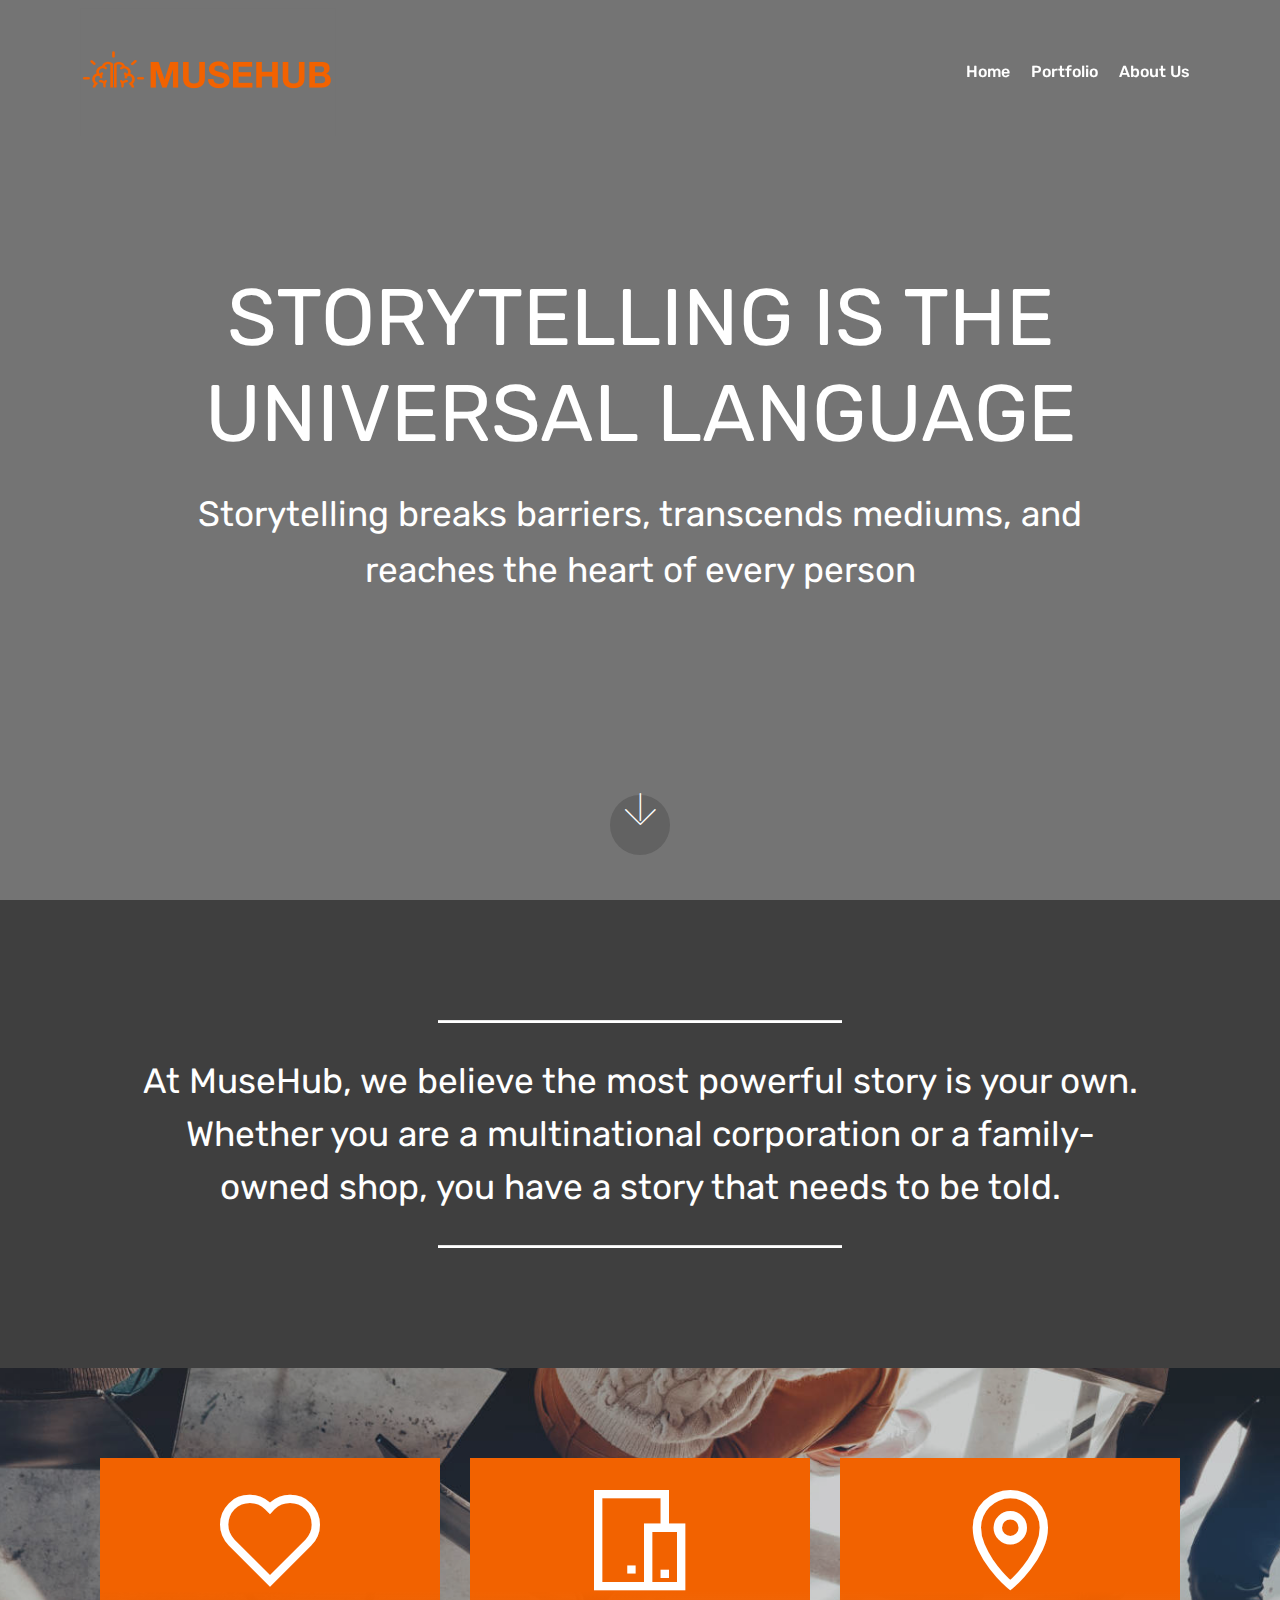
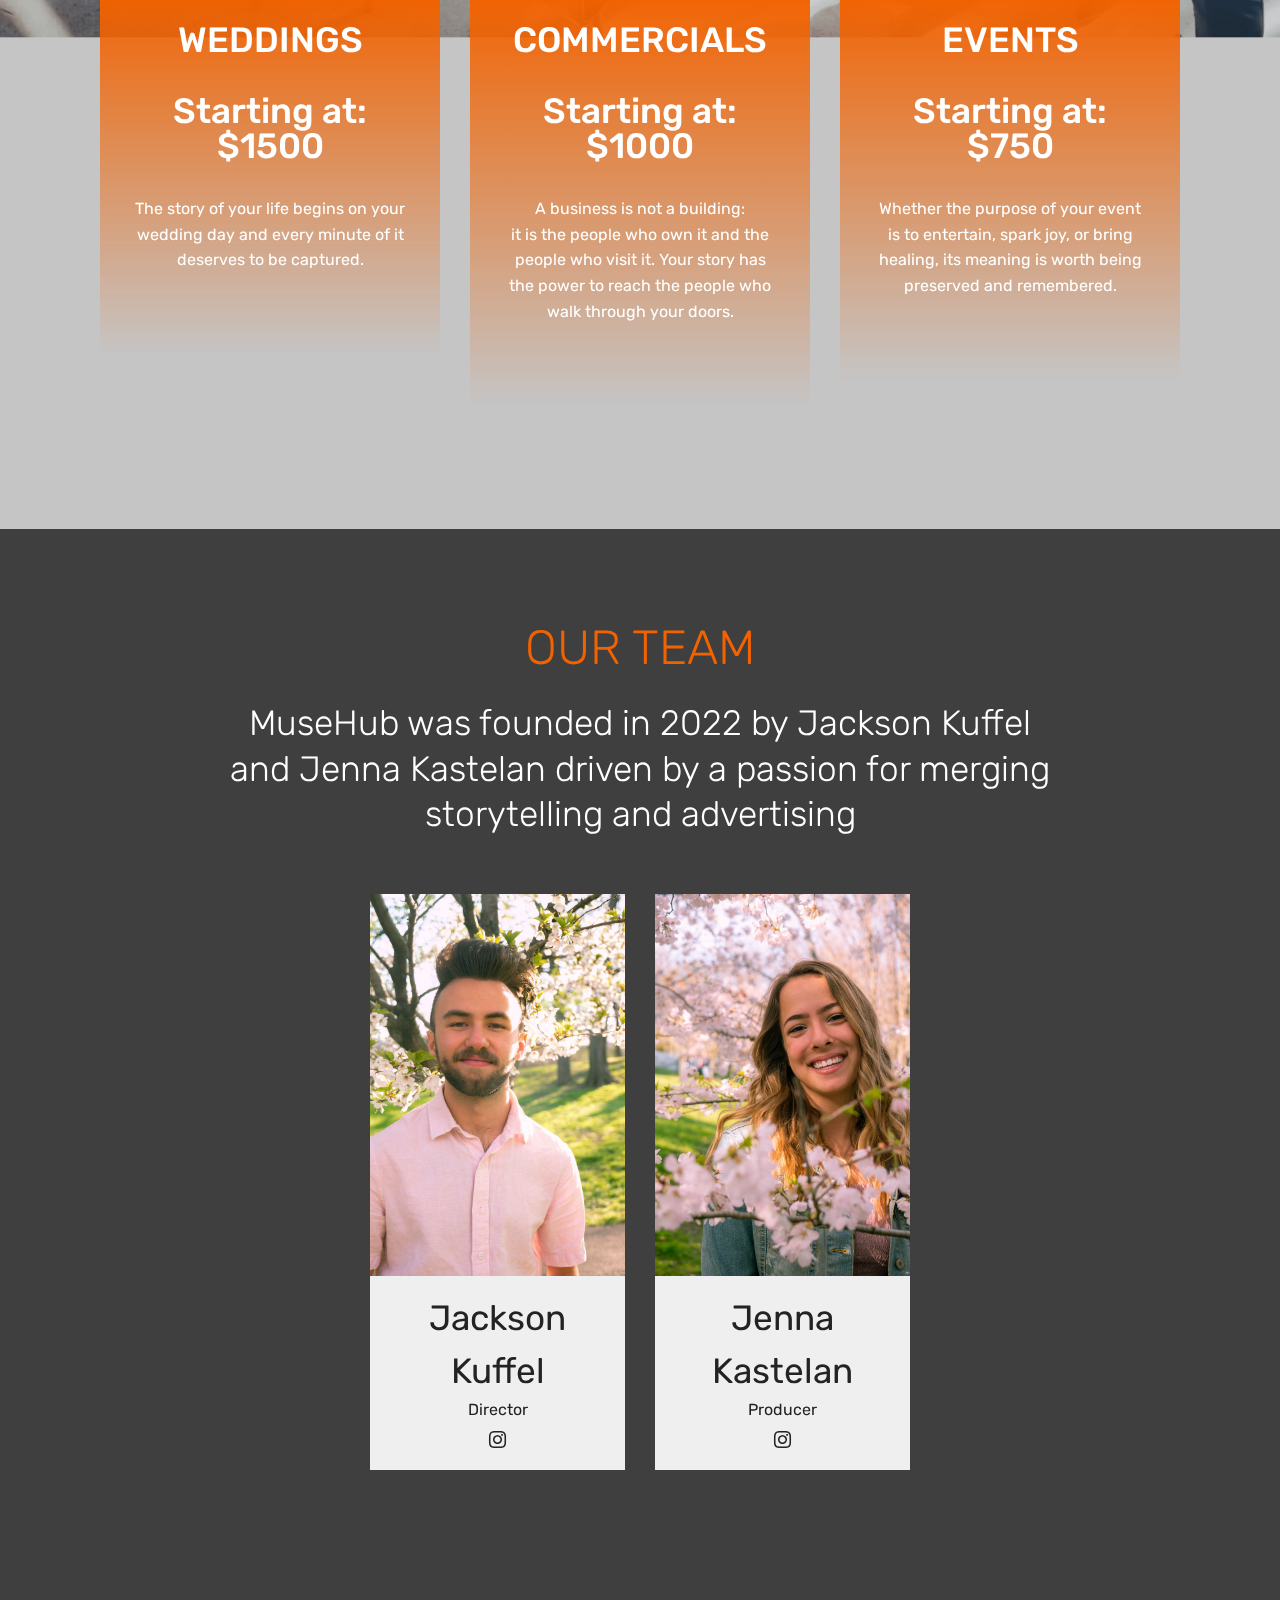
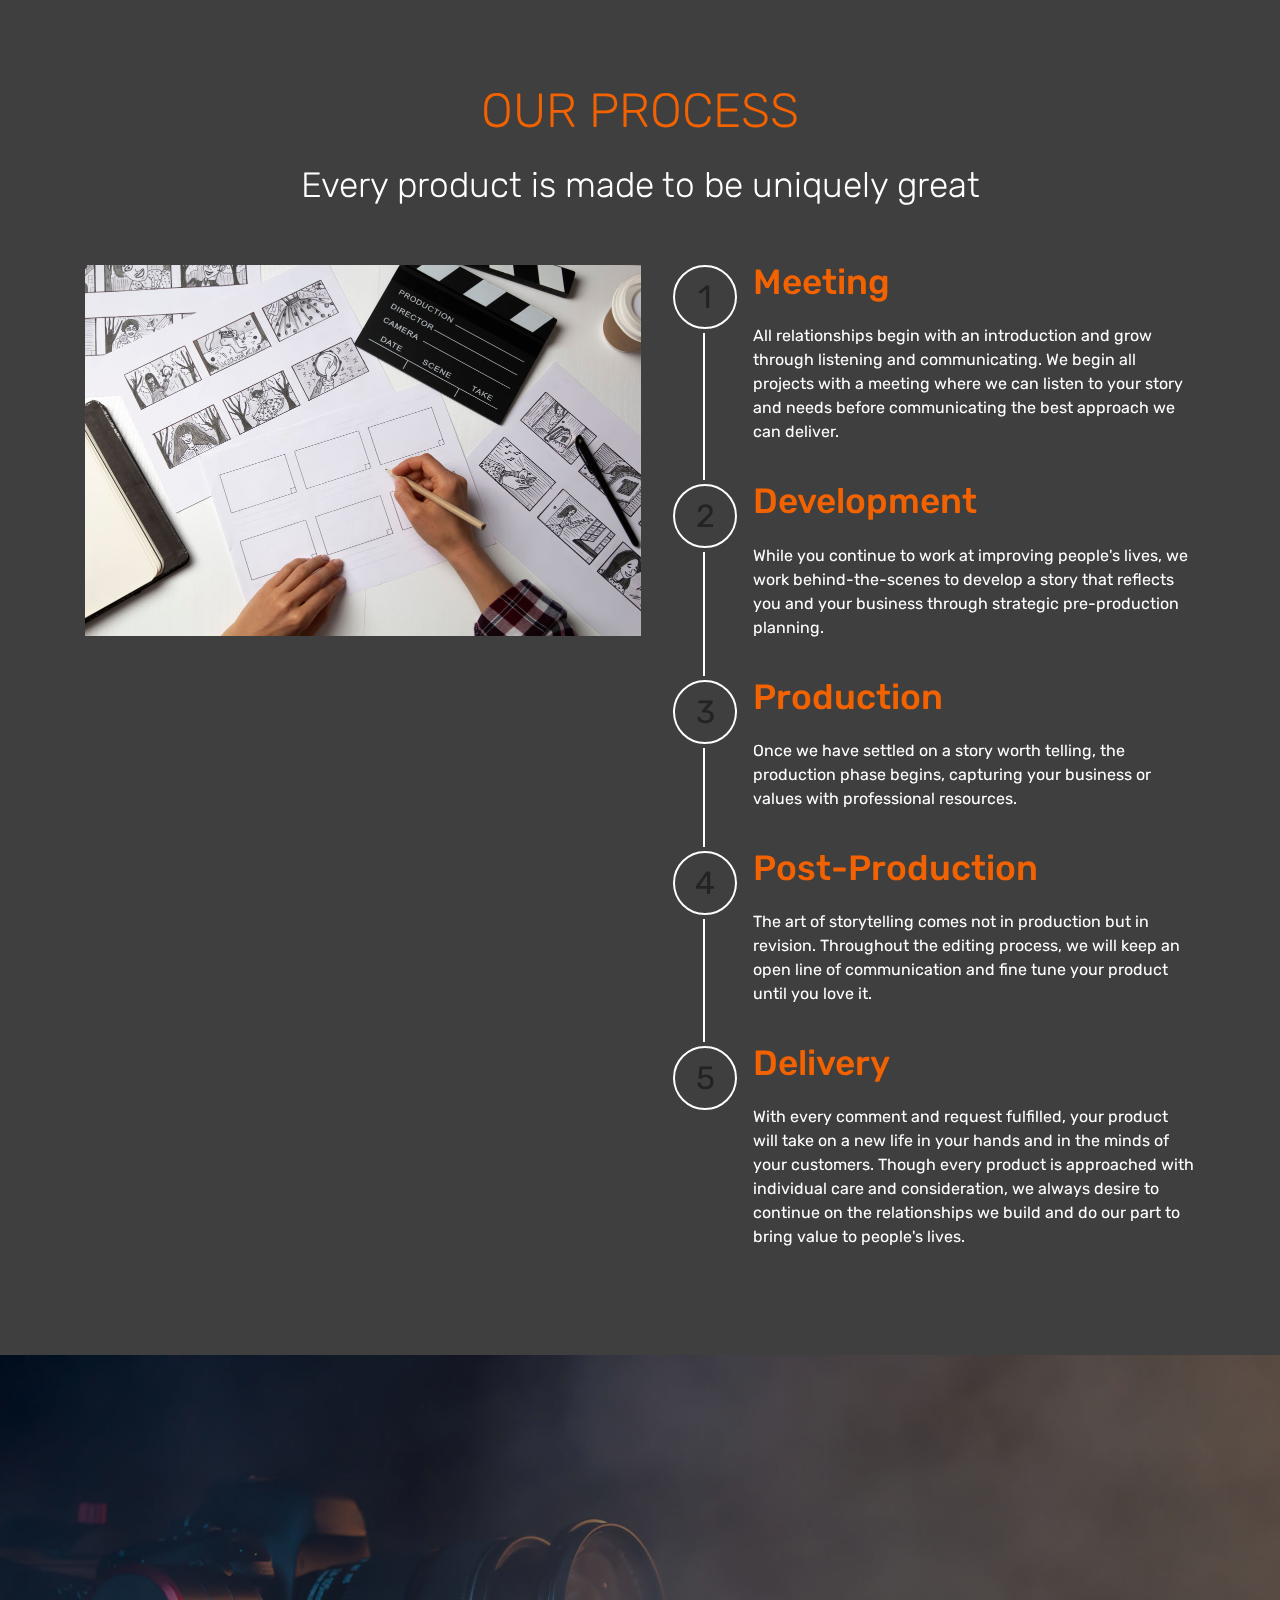
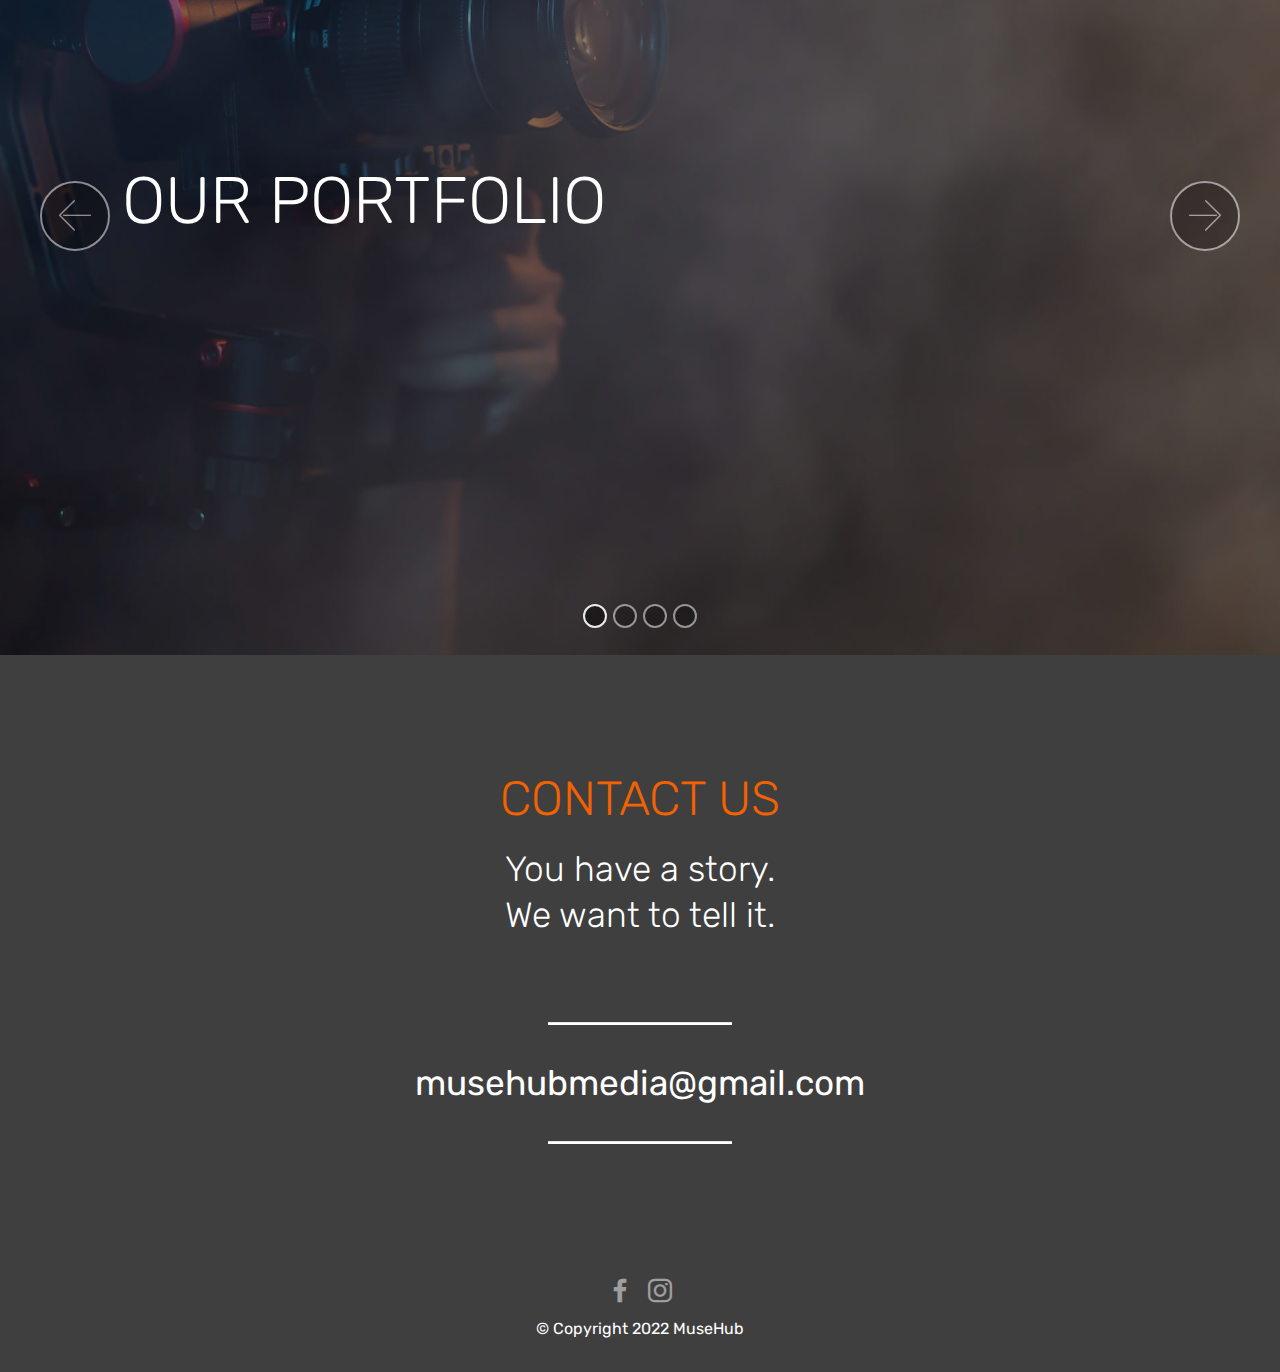
==== index.html @ 909a7e24 "Fixes" ====
<!DOCTYPE html>
<html  >
<head>
  <!-- Site made with Mobirise Website Builder v4.12.4, https://mobirise.com -->
  <meta charset="UTF-8">
  <meta http-equiv="X-UA-Compatible" content="IE=edge">
  <meta name="generator" content="Mobirise v4.12.4, mobirise.com">
  <meta name="viewport" content="width=device-width, initial-scale=1, minimum-scale=1">
  <link rel="shortcut icon" href="assets/images/logo-icon-bottomless-downscaled-128x128-1.png" type="image/x-icon">
  <meta name="description" content="Where business finds its narrative">
  
  
  <title>MuseHub | Home</title>
  <link rel="stylesheet" href="assets/web/assets/mobirise-icons2/mobirise2.css">
  <link rel="stylesheet" href="assets/web/assets/mobirise-icons/mobirise-icons.css">
  <link rel="stylesheet" href="assets/bootstrap/css/bootstrap.min.css">
  <link rel="stylesheet" href="assets/bootstrap/css/bootstrap-grid.min.css">
  <link rel="stylesheet" href="assets/bootstrap/css/bootstrap-reboot.min.css">
  <link rel="stylesheet" href="assets/dropdown/css/style.css">
  <link rel="stylesheet" href="assets/tether/tether.min.css">
  <link rel="stylesheet" href="assets/socicon/css/styles.css">
  <link rel="stylesheet" href="assets/theme/css/style.css">
  <link rel="preload" as="style" href="assets/mobirise/css/mbr-additional.css"><link rel="stylesheet" href="assets/mobirise/css/mbr-additional.css" type="text/css">
  
  
  
</head>
<body>
  <section class="menu cid-t1zTqiDRHz" once="menu" id="menu1-0">

    

    <nav class="navbar navbar-expand beta-menu navbar-dropdown align-items-center navbar-fixed-top navbar-toggleable-sm bg-color transparent">
        <button class="navbar-toggler navbar-toggler-right" type="button" data-toggle="collapse" data-target="#navbarSupportedContent" aria-controls="navbarSupportedContent" aria-expanded="false" aria-label="Toggle navigation">
            <div class="hamburger">
                <span></span>
                <span></span>
                <span></span>
                <span></span>
            </div>
        </button>
        <div class="menu-logo">
            <div class="navbar-brand">
                <span class="navbar-logo">
                    <a href="index.html">
                         <img src="assets/images/logo-full-256x128.png" alt="Mobirise" title="" style="height: 8rem;">
                    </a>
                </span>
                
            </div>
        </div>
        <div class="collapse navbar-collapse" id="navbarSupportedContent">
            <ul class="navbar-nav nav-dropdown nav-right" data-app-modern-menu="true"><li class="nav-item">
                    <a class="nav-link link text-white display-7" href="index.html">Home</a>
                </li><li class="nav-item"><a class="nav-link link text-white display-7" href="portfolio.html">Portfolio</a></li><li class="nav-item"><a class="nav-link link text-white display-7" href="about-us.html">About Us</a></li></ul>
            
        </div>
    </nav>
</section>

<section class="engine"><a href="https://mobirise.info/x">free css templates</a></section><section class="header6 cid-t1zTtjGq0H mbr-fullscreen" data-bg-video="https://youtu.be/c81NDiLjB_g" id="header6-1">

    

    <div class="mbr-overlay" style="opacity: 0.6; background-color: rgb(35, 35, 35);">
    </div>

    <div class="container">
        <div class="row justify-content-md-center">
            <div class="mbr-white col-md-10">
                <h1 class="mbr-section-title align-center mbr-bold pb-3 mbr-fonts-style display-1"><span style="font-weight: normal;">
                    STORYTELLING IS THE</span><br><span style="font-weight: normal;">UNIVERSAL LANGUAGE</span></h1>
                <p class="mbr-text align-center pb-3 mbr-fonts-style display-5">
                    Storytelling breaks barriers, transcends mediums, and reaches the heart of every person</p>
                
            </div>
        </div>
    </div>

    <div class="mbr-arrow hidden-sm-down" aria-hidden="true">
        <a href="#next">
            <i class="mbri-down mbr-iconfont"></i>
        </a>
    </div>
</section>

<section class="mbr-section article content10 cid-t1zTYZJv4s" id="content10-4">
    
     

    <div class="container">
        <div class="inner-container" style="width: 91%;">
            <hr class="line" style="width: 40%;">
            <div class="section-text align-center mbr-white mbr-fonts-style display-5">
                    At MuseHub, we believe the most powerful story is your own. Whether you are a multinational corporation or a family-owned shop, you have a story that needs to be told.</div>
            <hr class="line" style="width: 40%;">
        </div>
    </div>
</section>

<section class="features8 cid-t1zUequwVn mbr-parallax-background" id="features8-5">

    

    <div class="mbr-overlay" style="opacity: 0.2; background-color: rgb(35, 35, 35);">
    </div>

    <div class="container">
        <div class="media-container-row">

            <div class="card  col-12 col-md-6 col-lg-4">
                <div class="card-img">
                    <span class="mbr-iconfont mobi-mbri-hearth mobi-mbri"></span>
                </div>
                <div class="card-box align-center">
                    <h4 class="card-title mbr-fonts-style display-5">
                        WEDDINGS<br><br>Starting at:<br>$1500</h4>
                    <p class="mbr-text mbr-fonts-style display-7">
                       The story of your life begins on your wedding day and every minute of it deserves to be captured.<br><br><br>
                    </p>
                    
                </div>
            </div>

            <div class="card  col-12 col-md-6 col-lg-4">
                <div class="card-img">
                    <span class="mbr-iconfont mobi-mbri-devices mobi-mbri"></span>
                </div>
                <div class="card-box align-center">
                    <h4 class="card-title mbr-fonts-style display-5">
                        COMMERCIALS<br><br>Starting at:<br>$1000</h4>
                    <p class="mbr-text mbr-fonts-style display-7">A business is not a building:<br>it is the people who own it and the people who visit it. Your story has the power to reach the people who walk through your doors.<br><br><br></p>
                    
                </div>
            </div>

            <div class="card  col-12 col-md-6 col-lg-4">
                <div class="card-img">
                    <span class="mbr-iconfont mobi-mbri-map-pin mobi-mbri"></span>
                </div>
                <div class="card-box align-center">
                    <h4 class="card-title mbr-fonts-style display-5">EVENTS<br><br>Starting at:<br>$750</h4>
                    <p class="mbr-text mbr-fonts-style display-7">Whether the purpose of your event is to entertain, spark joy, or bring healing, its meaning is worth being preserved and remembered.<br><br><br></p>
                    
                </div>
            </div>

            
        </div>
    </div>
</section>

<section class="team1 cid-t1zWdp5rXC" id="team1-b">
    
    
    
    <div class="container align-center">
        <h2 class="pb-3 mbr-fonts-style mbr-section-title display-2">
            OUR TEAM
        </h2>
        <h3 class="pb-5 mbr-section-subtitle mbr-fonts-style mbr-light display-5">MuseHub was founded in 2022 by Jackson Kuffel<br>and Jenna Kastelan driven by a passion for merging<br>storytelling and advertising</h3>
        <div class="row media-row">
            
        <div class="team-item col-lg-3 col-md-6">
                <div class="item-image">
                    <img src="assets/images/p1060452-510x764.jpg" alt="" title="">
                </div>
                <div class="item-caption py-3">
                    <div class="item-name px-2">
                        <p class="mbr-fonts-style display-5">
                           Jackson Kuffel</p>
                    </div>
                    <div class="item-role px-2">
                        <p>Director</p>
                    </div>
                    <div class="item-social pt-2">
                        <a href="https://twitter.com/mobirise" target="_blank">
                            <span class="p-1 mbr-iconfont mbr-iconfont-social socicon-instagram socicon"></span>
                        </a>
                        <a href="https://www.facebook.com/pages/Mobirise/1616226671953247" target="_blank">
                            
                        </a>
                        <a href="https://plus.google.com/u/0/+Mobirise" target="_blank">
                            
                        </a>
                        <a href="https://www.linkedin.com/in/mobirise" target="_blank">
                            
                        </a>
                        <a href="https://www.instagram.com/mobirise/" target="_blank">
                            
                        </a>
                        <a href="https://www.youtube.com/channel/UCt_tncVAetpK5JeM8L-8jyw" target="_blank">    
                            
                        </a>
                    </div>
                </div>
            </div><div class="team-item col-lg-3 col-md-6">
                <div class="item-image">
                    <img src="assets/images/p1060323-510x764.jpg" alt="" title="">
                </div>
                <div class="item-caption py-3">
                    <div class="item-name px-2">
                        <p class="mbr-fonts-style display-5">
                           Jenna Kastelan</p>
                    </div>
                    <div class="item-role px-2">
                        <p>Producer</p>
                    </div>
                    <div class="item-social pt-2">
                        <a href="https://twitter.com/mobirise" target="_blank">
                            <span class="p-1 mbr-iconfont mbr-iconfont-social socicon-instagram socicon"></span>
                        </a>
                        <a href="https://www.facebook.com/pages/Mobirise/1616226671953247" target="_blank">
                            
                        </a>
                        <a href="https://plus.google.com/u/0/+Mobirise" target="_blank">
                            
                        </a>
                        <a href="https://www.linkedin.com/in/mobirise" target="_blank">
                            
                        </a>
                        <a href="https://www.instagram.com/mobirise/" target="_blank">
                            
                        </a>
                        <a href="https://www.youtube.com/channel/UCt_tncVAetpK5JeM8L-8jyw" target="_blank">    
                            
                        </a>
                    </div>
                </div>
            </div></div>    
    </div>
</section>

<section class="step3 cid-t1zVNALWW0" id="step3-9">

    

    
    
    <div class="container">
        <h2 class="mbr-section-title pb-3 mbr-fonts-style align-center display-2">
            OUR PROCESS</h2>
        <h3 class="mbr-section-subtitle pb-5 mbr-fonts-style align-center display-5">Every product is made to be uniquely great</h3>
        <div class="media-container-row">
            <div class="media-block" style="width: 53%;">
                <div class="mbr-figure">
                    <img src="assets/images/adobestock-474441033-1112x741.jpg" alt="" title="">
                </div>
            </div>
            <div class="step-container">
                <div class="card separline pb-4">
                    <div class="step-element d-flex">
                        <div class="step-wrapper pr-3">
                            <div class="step d-flex align-items-center justify-content-center">
                                1
                            </div>
                        </div>          
                        <div class="step-text-content">
                            <h4 class="mbr-step-title pb-3 mbr-fonts-style display-5">Meeting</h4>
                            <p class="mbr-step-text mbr-fonts-style display-7">
                                All relationships begin with an introduction and grow through listening and communicating. We begin all projects with a meeting where we can listen to your story and needs before communicating the best approach we can deliver.
                            </p>
                        </div>
                    </div>
                </div>

                <div class="card separline pb-4">
                    <div class="step-element d-flex">
                        <div class="step-wrapper pr-3">
                            <div class="step d-flex align-items-center justify-content-center">
                                2
                            </div>
                        </div>          
                        <div class="step-text-content">
                            <h4 class="mbr-step-title pb-3 mbr-fonts-style display-5">Development</h4>
                            <p class="mbr-step-text mbr-fonts-style display-7">
                                While you continue to work at improving people's lives, we work behind-the-scenes to develop a story that reflects you and your business through strategic pre-production planning.</p>
                        </div>
                    </div>
                </div>

                <div class="card separline pb-4">
                    <div class="step-element d-flex">
                        <div class="step-wrapper pr-3">
                            <div class="step d-flex align-items-center justify-content-center">
                                3
                            </div>
                        </div>          
                        <div class="step-text-content">
                            <h4 class="mbr-step-title pb-3 mbr-fonts-style display-5">Production</h4>
                            <p class="mbr-step-text mbr-fonts-style display-7">
                                Once we have settled on a story worth telling, the production phase begins, capturing your business or values with professional resources.</p>
                        </div>
                    </div>
                </div>

                <div class="card separline pb-4">
                    <div class="step-element d-flex">
                        <div class="step-wrapper pr-3">
                            <div class="step d-flex align-items-center justify-content-center">
                                4
                            </div>
                        </div>          
                        <div class="step-text-content">
                            <h4 class="mbr-step-title pb-3 mbr-fonts-style display-5">
                                Post-Production</h4>
                            <p class="mbr-step-text mbr-fonts-style display-7">
                                The art of storytelling comes not in production but in revision. Throughout the editing process, we will keep an open line of communication and fine tune your product until you love it.</p>
                        </div>
                    </div>
                </div>

                <div class="card">
                    <div class="step-element d-flex">
                        <div class="step-wrapper pr-3">
                            <div class="step d-flex align-items-center justify-content-center">
                                5
                            </div>
                        </div>          
                        <div class="step-text-content">
                            <h4 class="mbr-step-title pb-3 mbr-fonts-style display-5">
                                Delivery</h4>
                            <p class="mbr-step-text mbr-fonts-style display-7">
                                With every comment and request fulfilled, your product will take on a new life in your hands and in the minds of your customers. Though every product is approached with individual care and consideration, we always desire to continue on the relationships we build and do our part to bring value to people's lives.</p>
                        </div>
                    </div>
                </div>

                

                

                

                
            </div>
        </div>
    </div>
</section>

<section class="carousel slide cid-t1zVmmEjf8" data-interval="false" id="slider1-7">

    

    <div class="full-screen"><div class="mbr-slider slide carousel" data-keyboard="false" data-ride="carousel" data-interval="8000" data-pause="true"><ol class="carousel-indicators"><li data-app-prevent-settings="" data-target="#slider1-7" class=" active" data-slide-to="0"></li><li data-app-prevent-settings="" data-target="#slider1-7" data-slide-to="1"></li><li data-app-prevent-settings="" data-target="#slider1-7" data-slide-to="2"></li><li data-app-prevent-settings="" data-target="#slider1-7" data-slide-to="3"></li></ol><div class="carousel-inner" role="listbox"><div class="carousel-item slider-fullscreen-image active" data-bg-video-slide="false" style="background-image: url(assets/images/adobestock-210185438-2000x1333.jpg);"><div class="container container-slide"><div class="image_wrapper"><div class="mbr-overlay"></div><img src="assets/images/adobestock-210185438-2000x1333.jpg" alt="" title=""><div class="carousel-caption justify-content-center"><div class="col-10 align-center"><h2 class="mbr-fonts-style display-4">OUR PORTFOLIO</h2></div></div></div></div></div><div class="carousel-item slider-fullscreen-image" data-bg-video-slide="https://youtu.be/73wavGQWf3Y"><div class="mbr-overlay"></div><div class="container container-slide"><div class="image_wrapper"><div class="carousel-caption justify-content-center"><div class="col-10 align-center"><h2 class="mbr-fonts-style display-4">WEDDINGS</h2></div></div></div></div></div><div class="carousel-item slider-fullscreen-image" data-bg-video-slide="https://youtu.be/NuOKj0hOgjQ"><div class="mbr-overlay"></div><div class="container container-slide"><div class="image_wrapper"><div class="carousel-caption justify-content-center"><div class="col-10 align-center"><h2 class="mbr-fonts-style display-4">COMMERCIALS</h2></div></div></div></div></div><div class="carousel-item slider-fullscreen-image" data-bg-video-slide="https://www.youtube.com/watch?v=6FeDDLYzwps"><div class="mbr-overlay"></div><div class="container container-slide"><div class="image_wrapper"><div class="carousel-caption justify-content-center"><div class="col-10 align-right"><h2 class="mbr-fonts-style display-4">EVENTS</h2></div></div></div></div></div></div><a data-app-prevent-settings="" class="carousel-control carousel-control-prev" role="button" data-slide="prev" href="#slider1-7"><span aria-hidden="true" class="mbri-left mbr-iconfont"></span><span class="sr-only">Previous</span></a><a data-app-prevent-settings="" class="carousel-control carousel-control-next" role="button" data-slide="next" href="#slider1-7"><span aria-hidden="true" class="mbri-right mbr-iconfont"></span><span class="sr-only">Next</span></a></div></div>

</section>

<section class="mbr-section content4 cid-tb7qk3mLIf" id="content4-15">

    

    <div class="container">
        <div class="media-container-row">
            <div class="title col-12 col-md-8">
                <h2 class="align-center pb-3 mbr-fonts-style display-2">
                    CONTACT US</h2>
                <h3 class="mbr-section-subtitle align-center mbr-light mbr-fonts-style display-5">
                    You have a story.<br>We want to tell it.</h3>
                
            </div>
        </div>
    </div>
</section>

<section class="mbr-section article content10 cid-tb7q2jH18Z" id="content10-14">
    
     

    <div class="container">
        <div class="inner-container" style="width: 66%;">
            <hr class="line" style="width: 25%;">
            <div class="section-text align-center mbr-white mbr-fonts-style display-5">
                    musehubmedia@gmail.com</div>
            <hr class="line" style="width: 25%;">
        </div>
    </div>
</section>

<section once="footers" class="cid-t2bMqjJQaC" id="footer7-13">

    

    

    <div class="container">
        <div class="media-container-row align-center mbr-white">
            
            <div class="row social-row">
                <div class="social-list align-right pb-2">
                    
                    
                    
                    
                    
                    
                <div class="soc-item">
                        <a href="http://facebook.com/musehubmedia" target="_blank">
                            <span class="mbr-iconfont mbr-iconfont-social socicon-facebook socicon"></span>
                        </a>
                    </div><div class="soc-item">
                        <a href="http://instagram.com/musehubmedia" target="_blank">
                            <span class="mbr-iconfont mbr-iconfont-social socicon-instagram socicon"></span>
                        </a>
                    </div></div>
            </div>
            <div class="row row-copirayt">
                <p class="mbr-text mb-0 mbr-fonts-style mbr-white align-center display-7">
                    © Copyright 2022 MuseHub</p>
            </div>
        </div>
    </div>
</section>


  <script src="assets/web/assets/jquery/jquery.min.js"></script>
  <script src="assets/popper/popper.min.js"></script>
  <script src="assets/bootstrap/js/bootstrap.min.js"></script>
  <script src="assets/smoothscroll/smooth-scroll.js"></script>
  <script src="assets/dropdown/js/nav-dropdown.js"></script>
  <script src="assets/dropdown/js/navbar-dropdown.js"></script>
  <script src="assets/touchswipe/jquery.touch-swipe.min.js"></script>
  <script src="assets/tether/tether.min.js"></script>
  <script src="assets/vimeoplayer/jquery.mb.vimeo_player.js"></script>
  <script src="assets/parallax/jarallax.min.js"></script>
  <script src="assets/bootstrapcarouselswipe/bootstrap-carousel-swipe.js"></script>
  <script src="assets/ytplayer/jquery.mb.ytplayer.min.js"></script>
  <script src="assets/theme/js/script.js"></script>
  <script src="assets/slidervideo/script.js"></script>
  
  
</body>
</html>
---- assets/web/assets/mobirise-icons2/mobirise2.css ----
@font-face {
  font-family: 'Moririse2';
  font-display: swap;
  src:  url('mobirise2.eot?f2bix4');
  src:  url('mobirise2.eot?f2bix4#iefix') format('embedded-opentype'),
    url('mobirise2.ttf?f2bix4') format('truetype'),
    url('mobirise2.woff?f2bix4') format('woff'),
    url('mobirise2.svg?f2bix4#mobirise2') format('svg');
  font-weight: normal;
  font-style: normal;
}

[class^="mobi-"], [class*=" mobi-"] {
  /* use !important to prevent issues with browser extensions that change fonts */
  font-family: 'Moririse2' !important;
  speak: none;
  font-style: normal;
  font-weight: normal;
  font-variant: normal;
  text-transform: none;
  line-height: 1;

  /* Better Font Rendering =========== */
  -webkit-font-smoothing: antialiased;
  -moz-osx-font-smoothing: grayscale;
}

.mobi-mbri-add-submenu:before {
  content: "\e900";
}
.mobi-mbri-alert:before {
  content: "\e901";
}
.mobi-mbri-align-center:before {
  content: "\e902";
}
.mobi-mbri-align-justify:before {
  content: "\e903";
}
.mobi-mbri-align-left:before {
  content: "\e904";
}
.mobi-mbri-align-right:before {
  content: "\e905";
}
.mobi-mbri-android:before {
  content: "\e906";
}
.mobi-mbri-apple:before {
  content: "\e907";
}
.mobi-mbri-arrow-down:before {
  content: "\e908";
}
.mobi-mbri-arrow-next:before {
  content: "\e909";
}
.mobi-mbri-arrow-prev:before {
  content: "\e90a";
}
.mobi-mbri-arrow-up:before {
  content: "\e90b";
}
.mobi-mbri-bold:before {
  content: "\e90c";
}
.mobi-mbri-bookmark:before {
  content: "\e90d";
}
.mobi-mbri-bootstrap:before {
  content: "\e90e";
}
.mobi-mbri-briefcase:before {
  content: "\e90f";
}
.mobi-mbri-browse:before {
  content: "\e910";
}
.mobi-mbri-bulleted-list:before {
  content: "\e911";
}
.mobi-mbri-calendar:before {
  content: "\e912";
}
.mobi-mbri-camera:before {
  content: "\e913";
}
.mobi-mbri-cart-add:before {
  content: "\e914";
}
.mobi-mbri-cart-full:before {
  content: "\e915";
}
.mobi-mbri-cash:before {
  content: "\e916";
}
.mobi-mbri-change-style:before {
  content: "\e917";
}
.mobi-mbri-chat:before {
  content: "\e918";
}
.mobi-mbri-clock:before {
  content: "\e919";
}
.mobi-mbri-close:before {
  content: "\e91a";
}
.mobi-mbri-cloud:before {
  content: "\e91b";
}
.mobi-mbri-code:before {
  content: "\e91c";
}
.mobi-mbri-contact-form:before {
  content: "\e91d";
}
.mobi-mbri-credit-card:before {
  content: "\e91e";
}
.mobi-mbri-cursor-click:before {
  content: "\e91f";
}
.mobi-mbri-cust-feedback:before {
  content: "\e920";
}
.mobi-mbri-database:before {
  content: "\e921";
}
.mobi-mbri-delivery:before {
  content: "\e922";
}
.mobi-mbri-desktop:before {
  content: "\e923";
}
.mobi-mbri-devices:before {
  content: "\e924";
}
.mobi-mbri-down:before {
  content: "\e925";
}
.mobi-mbri-download-2:before {
  content: "\e926";
}
.mobi-mbri-download:before {
  content: "\e927";
}
.mobi-mbri-drag-n-drop-2:before {
  content: "\e928";
}
.mobi-mbri-drag-n-drop:before {
  content: "\e929";
}
.mobi-mbri-edit-2:before {
  content: "\e92a";
}
.mobi-mbri-edit:before {
  content: "\e92b";
}
.mobi-mbri-error:before {
  content: "\e92c";
}
.mobi-mbri-extension:before {
  content: "\e92d";
}
.mobi-mbri-features:before {
  content: "\e92e";
}
.mobi-mbri-file:before {
  content: "\e92f";
}
.mobi-mbri-flag:before {
  content: "\e930";
}
.mobi-mbri-folder:before {
  content: "\e931";
}
.mobi-mbri-gift:before {
  content: "\e932";
}
.mobi-mbri-github:before {
  content: "\e933";
}
.mobi-mbri-globe-2:before {
  content: "\e934";
}
.mobi-mbri-globe:before {
  content: "\e935";
}
.mobi-mbri-growing-chart:before {
  content: "\e936";
}
.mobi-mbri-hearth:before {
  content: "\e937";
}
.mobi-mbri-help:before {
  content: "\e938";
}
.mobi-mbri-home:before {
  content: "\e939";
}
.mobi-mbri-hot-cup:before {
  content: "\e93a";
}
.mobi-mbri-idea:before {
  content: "\e93b";
}
.mobi-mbri-image-gallery:before {
  content: "\e93c";
}
.mobi-mbri-image-slider:before {
  content: "\e93d";
}
.mobi-mbri-info:before {
  content: "\e93e";
}
.mobi-mbri-italic:before {
  content: "\e93f";
}
.mobi-mbri-key:before {
  content: "\e940";
}
.mobi-mbri-laptop:before {
  content: "\e941";
}
.mobi-mbri-layers:before {
  content: "\e942";
}
.mobi-mbri-left-right:before {
  content: "\e943";
}
.mobi-mbri-left:before {
  content: "\e944";
}
.mobi-mbri-letter:before {
  content: "\e945";
}
.mobi-mbri-like:before {
  content: "\e946";
}
.mobi-mbri-link:before {
  content: "\e947";
}
.mobi-mbri-lock:before {
  content: "\e948";
}
.mobi-mbri-login:before {
  content: "\e949";
}
.mobi-mbri-logout:before {
  content: "\e94a";
}
.mobi-mbri-magic-stick:before {
  content: "\e94b";
}
.mobi-mbri-map-pin:before {
  content: "\e94c";
}
.mobi-mbri-menu:before {
  content: "\e94d";
}
.mobi-mbri-mobile-2:before {
  content: "\e94e";
}
.mobi-mbri-mobile-horizontal:before {
  content: "\e94f";
}
.mobi-mbri-mobile:before {
  content: "\e950";
}
.mobi-mbri-mobirise:before {
  content: "\e951";
}
.mobi-mbri-more-horizontal:before {
  content: "\e952";
}
.mobi-mbri-more-vertical:before {
  content: "\e953";
}
.mobi-mbri-music:before {
  content: "\e954";
}
.mobi-mbri-new-file:before {
  content: "\e955";
}
.mobi-mbri-numbered-list:before {
  content: "\e956";
}
.mobi-mbri-opened-folder:before {
  content: "\e957";
}
.mobi-mbri-pages:before {
  content: "\e958";
}
.mobi-mbri-paper-plane:before {
  content: "\e959";
}
.mobi-mbri-paperclip:before {
  content: "\e95a";
}
.mobi-mbri-phone:before {
  content: "\e95b";
}
.mobi-mbri-photo:before {
  content: "\e95c";
}
.mobi-mbri-photos:before {
  content: "\e95d";
}
.mobi-mbri-pin:before {
  content: "\e95e";
}
.mobi-mbri-play:before {
  content: "\e95f";
}
.mobi-mbri-plus:before {
  content: "\e960";
}
.mobi-mbri-preview:before {
  content: "\e961";
}
.mobi-mbri-print:before {
  content: "\e962";
}
.mobi-mbri-protect:before {
  content: "\e963";
}
.mobi-mbri-question:before {
  content: "\e964";
}
.mobi-mbri-quote-left:before {
  content: "\e965";
}
.mobi-mbri-quote-right:before {
  content: "\e966";
}
.mobi-mbri-redo:before {
  content: "\e967";
}
.mobi-mbri-refresh:before {
  content: "\e968";
}
.mobi-mbri-responsive-2:before {
  content: "\e969";
}
.mobi-mbri-responsive:before {
  content: "\e96a";
}
.mobi-mbri-right:before {
  content: "\e96b";
}
.mobi-mbri-rocket:before {
  content: "\e96c";
}
.mobi-mbri-sad-face:before {
  content: "\e96d";
}
.mobi-mbri-sale:before {
  content: "\e96e";
}
.mobi-mbri-save:before {
  content: "\e96f";
}
.mobi-mbri-search:before {
  content: "\e970";
}
.mobi-mbri-setting-2:before {
  content: "\e971";
}
.mobi-mbri-setting-3:before {
  content: "\e972";
}
.mobi-mbri-setting:before {
  content: "\e973";
}
.mobi-mbri-share:before {
  content: "\e974";
}
.mobi-mbri-shopping-bag:before {
  content: "\e975";
}
.mobi-mbri-shopping-basket:before {
  content: "\e976";
}
.mobi-mbri-shopping-cart:before {
  content: "\e977";
}
.mobi-mbri-sites:before {
  content: "\e978";
}
.mobi-mbri-smile-face:before {
  content: "\e979";
}
.mobi-mbri-speed:before {
  content: "\e97a";
}
.mobi-mbri-star:before {
  content: "\e97b";
}
.mobi-mbri-success:before {
  content: "\e97c";
}
.mobi-mbri-sun:before {
  content: "\e97d";
}
.mobi-mbri-sun2:before {
  content: "\e97e";
}
.mobi-mbri-tablet-vertical:before {
  content: "\e97f";
}
.mobi-mbri-tablet:before {
  content: "\e980";
}
.mobi-mbri-target:before {
  content: "\e981";
}
.mobi-mbri-timer:before {
  content: "\e982";
}
.mobi-mbri-to-ftp:before {
  content: "\e983";
}
.mobi-mbri-to-local-drive:before {
  content: "\e984";
}
.mobi-mbri-touch-swipe:before {
  content: "\e985";
}
.mobi-mbri-touch:before {
  content: "\e986";
}
.mobi-mbri-trash:before {
  content: "\e987";
}
.mobi-mbri-underline:before {
  content: "\e988";
}
.mobi-mbri-undo:before {
  content: "\e989";
}
.mobi-mbri-unlink:before {
  content: "\e98a";
}
.mobi-mbri-unlock:before {
  content: "\e98b";
}
.mobi-mbri-up-down:before {
  content: "\e98c";
}
.mobi-mbri-up:before {
  content: "\e98d";
}
.mobi-mbri-update:before {
  content: "\e98e";
}
.mobi-mbri-upload-2:before {
  content: "\e98f";
}
.mobi-mbri-upload:before {
  content: "\e990";
}
.mobi-mbri-user-2:before {
  content: "\e991";
}
.mobi-mbri-user:before {
  content: "\e992";
}
.mobi-mbri-users:before {
  content: "\e993";
}
.mobi-mbri-video-play:before {
  content: "\e994";
}
.mobi-mbri-video:before {
  content: "\e995";
}
.mobi-mbri-watch:before {
  content: "\e996";
}
.mobi-mbri-website-theme-2:before {
  content: "\e997";
}
.mobi-mbri-website-theme:before {
  content: "\e998";
}
.mobi-mbri-wifi:before {
  content: "\e999";
}
.mobi-mbri-windows:before {
  content: "\e99a";
}
.mobi-mbri-zoom-in:before {
  content: "\e99b";
}
.mobi-mbri-zoom-out:before {
  content: "\e99c";
}
---- assets/web/assets/mobirise-icons/mobirise-icons.css ----
@font-face {
  font-family: 'MobiriseIcons';
  src:  url('mobirise-icons.eot?spat4u');
  src:  url('mobirise-icons.eot?spat4u#iefix') format('embedded-opentype'),
    url('mobirise-icons.ttf?spat4u') format('truetype'),
    url('mobirise-icons.woff?spat4u') format('woff'),
    url('mobirise-icons.svg?spat4u#MobiriseIcons') format('svg');
  font-weight: normal;
  font-style: normal;
  font-display: swap;
}

[class^="mbri-"], [class*=" mbri-"] {
  /* use !important to prevent issues with browser extensions that change fonts */
  font-family: MobiriseIcons !important;
  speak: none;
  font-style: normal;
  font-weight: normal;
  font-variant: normal;
  text-transform: none;
  line-height: 1;

  /* Better Font Rendering =========== */
  -webkit-font-smoothing: antialiased;
  -moz-osx-font-smoothing: grayscale;
}

.mbri-add-submenu:before {
  content: "\e900";
}
.mbri-alert:before {
  content: "\e901";
}
.mbri-align-center:before {
  content: "\e902";
}
.mbri-align-justify:before {
  content: "\e903";
}
.mbri-align-left:before {
  content: "\e904";
}
.mbri-align-right:before {
  content: "\e905";
}
.mbri-android:before {
  content: "\e906";
}
.mbri-apple:before {
  content: "\e907";
}
.mbri-arrow-down:before {
  content: "\e908";
}
.mbri-arrow-next:before {
  content: "\e909";
}
.mbri-arrow-prev:before {
  content: "\e90a";
}
.mbri-arrow-up:before {
  content: "\e90b";
}
.mbri-bold:before {
  content: "\e90c";
}
.mbri-bookmark:before {
  content: "\e90d";
}
.mbri-bootstrap:before {
  content: "\e90e";
}
.mbri-briefcase:before {
  content: "\e90f";
}
.mbri-browse:before {
  content: "\e910";
}
.mbri-bulleted-list:before {
  content: "\e911";
}
.mbri-calendar:before {
  content: "\e912";
}
.mbri-camera:before {
  content: "\e913";
}
.mbri-cart-add:before {
  content: "\e914";
}
.mbri-cart-full:before {
  content: "\e915";
}
.mbri-cash:before {
  content: "\e916";
}
.mbri-change-style:before {
  content: "\e917";
}
.mbri-chat:before {
  content: "\e918";
}
.mbri-clock:before {
  content: "\e919";
}
.mbri-close:before {
  content: "\e91a";
}
.mbri-cloud:before {
  content: "\e91b";
}
.mbri-code:before {
  content: "\e91c";
}
.mbri-contact-form:before {
  content: "\e91d";
}
.mbri-credit-card:before {
  content: "\e91e";
}
.mbri-cursor-click:before {
  content: "\e91f";
}
.mbri-cust-feedback:before {
  content: "\e920";
}
.mbri-database:before {
  content: "\e921";
}
.mbri-delivery:before {
  content: "\e922";
}
.mbri-desktop:before {
  content: "\e923";
}
.mbri-devices:before {
  content: "\e924";
}
.mbri-down:before {
  content: "\e925";
}
.mbri-download:before {
  content: "\e989";
}
.mbri-drag-n-drop:before {
  content: "\e927";
}
.mbri-drag-n-drop2:before {
  content: "\e928";
}
.mbri-edit:before {
  content: "\e929";
}
.mbri-edit2:before {
  content: "\e92a";
}
.mbri-error:before {
  content: "\e92b";
}
.mbri-extension:before {
  content: "\e92c";
}
.mbri-features:before {
  content: "\e92d";
}
.mbri-file:before {
  content: "\e92e";
}
.mbri-flag:before {
  content: "\e92f";
}
.mbri-folder:before {
  content: "\e930";
}
.mbri-gift:before {
  content: "\e931";
}
.mbri-github:before {
  content: "\e932";
}
.mbri-globe:before {
  content: "\e933";
}
.mbri-globe-2:before {
  content: "\e934";
}
.mbri-growing-chart:before {
  content: "\e935";
}
.mbri-hearth:before {
  content: "\e936";
}
.mbri-help:before {
  content: "\e937";
}
.mbri-home:before {
  content: "\e938";
}
.mbri-hot-cup:before {
  content: "\e939";
}
.mbri-idea:before {
  content: "\e93a";
}
.mbri-image-gallery:before {
  content: "\e93b";
}
.mbri-image-slider:before {
  content: "\e93c";
}
.mbri-info:before {
  content: "\e93d";
}
.mbri-italic:before {
  content: "\e93e";
}
.mbri-key:before {
  content: "\e93f";
}
.mbri-laptop:before {
  content: "\e940";
}
.mbri-layers:before {
  content: "\e941";
}
.mbri-left-right:before {
  content: "\e942";
}
.mbri-left:before {
  content: "\e943";
}
.mbri-letter:before {
  content: "\e944";
}
.mbri-like:before {
  content: "\e945";
}
.mbri-link:before {
  content: "\e946";
}
.mbri-lock:before {
  content: "\e947";
}
.mbri-login:before {
  content: "\e948";
}
.mbri-logout:before {
  content: "\e949";
}
.mbri-magic-stick:before {
  content: "\e94a";
}
.mbri-map-pin:before {
  content: "\e94b";
}
.mbri-menu:before {
  content: "\e94c";
}
.mbri-mobile:before {
  content: "\e94d";
}
.mbri-mobile2:before {
  content: "\e94e";
}
.mbri-mobirise:before {
  content: "\e94f";
}
.mbri-more-horizontal:before {
  content: "\e950";
}
.mbri-more-vertical:before {
  content: "\e951";
}
.mbri-music:before {
  content: "\e952";
}
.mbri-new-file:before {
  content: "\e953";
}
.mbri-numbered-list:before {
  content: "\e954";
}
.mbri-opened-folder:before {
  content: "\e955";
}
.mbri-pages:before {
  content: "\e956";
}
.mbri-paper-plane:before {
  content: "\e957";
}
.mbri-paperclip:before {
  content: "\e958";
}
.mbri-photo:before {
  content: "\e959";
}
.mbri-photos:before {
  content: "\e95a";
}
.mbri-pin:before {
  content: "\e95b";
}
.mbri-play:before {
  content: "\e95c";
}
.mbri-plus:before {
  content: "\e95d";
}
.mbri-preview:before {
  content: "\e95e";
}
.mbri-print:before {
  content: "\e95f";
}
.mbri-protect:before {
  content: "\e960";
}
.mbri-question:before {
  content: "\e961";
}
.mbri-quote-left:before {
  content: "\e962";
}
.mbri-quote-right:before {
  content: "\e963";
}
.mbri-refresh:before {
  content: "\e964";
}
.mbri-responsive:before {
  content: "\e965";
}
.mbri-right:before {
  content: "\e966";
}
.mbri-rocket:before {
  content: "\e967";
}
.mbri-sad-face:before {
  content: "\e968";
}
.mbri-sale:before {
  content: "\e969";
}
.mbri-save:before {
  content: "\e96a";
}
.mbri-search:before {
  content: "\e96b";
}
.mbri-setting:before {
  content: "\e96c";
}
.mbri-setting2:before {
  content: "\e96d";
}
.mbri-setting3:before {
  content: "\e96e";
}
.mbri-share:before {
  content: "\e96f";
}
.mbri-shopping-bag:before {
  content: "\e970";
}
.mbri-shopping-basket:before {
  content: "\e971";
}
.mbri-shopping-cart:before {
  content: "\e972";
}
.mbri-sites:before {
  content: "\e973";
}
.mbri-smile-face:before {
  content: "\e974";
}
.mbri-speed:before {
  content: "\e975";
}
.mbri-star:before {
  content: "\e976";
}
.mbri-success:before {
  content: "\e977";
}
.mbri-sun:before {
  content: "\e978";
}
.mbri-sun2:before {
  content: "\e979";
}
.mbri-tablet:before {
  content: "\e97a";
}
.mbri-tablet-vertical:before {
  content: "\e97b";
}
.mbri-target:before {
  content: "\e97c";
}
.mbri-timer:before {
  content: "\e97d";
}
.mbri-to-ftp:before {
  content: "\e97e";
}
.mbri-to-local-drive:before {
  content: "\e97f";
}
.mbri-touch-swipe:before {
  content: "\e980";
}
.mbri-touch:before {
  content: "\e981";
}
.mbri-trash:before {
  content: "\e982";
}
.mbri-underline:before {
  content: "\e983";
}
.mbri-unlink:before {
  content: "\e984";
}
.mbri-unlock:before {
  content: "\e985";
}
.mbri-up-down:before {
  content: "\e986";
}
.mbri-up:before {
  content: "\e987";
}
.mbri-update:before {
  content: "\e988";
}
.mbri-upload:before {
 content: "\e926"; 
}
.mbri-user:before {
  content: "\e98a";
}
.mbri-user2:before {
  content: "\e98b";
}
.mbri-users:before {
  content: "\e98c";
}
.mbri-video:before {
  content: "\e98d";
}
.mbri-video-play:before {
  content: "\e98e";
}
.mbri-watch:before {
  content: "\e98f";
}
.mbri-website-theme:before {
  content: "\e990";
}
.mbri-wifi:before {
  content: "\e991";
}
.mbri-windows:before {
  content: "\e992";
}
.mbri-zoom-out:before {
  content: "\e993";
}
.mbri-redo:before {
  content: "\e994";
}
.mbri-undo:before {
  content: "\e995";
}
---- assets/dropdown/css/style.css ----
.navbar-dropdown {
  left: 0;
  padding: 0;
  position: absolute;
  right: 0;
  top: 0;
  transition: all 0.45s ease;
  z-index: 1030;
  background: #282828; }
  .navbar-dropdown .navbar-logo {
    margin-right: 0.8rem;
    transition: margin 0.3s ease-in-out;
    vertical-align: middle; }
    .navbar-dropdown .navbar-logo img {
      height: 3.125rem;
      transition: all 0.3s ease-in-out; }
    .navbar-dropdown .navbar-logo.mbr-iconfont {
      font-size: 3.125rem;
      line-height: 3.125rem; }
  .navbar-dropdown .navbar-caption {
    font-weight: 700;
    white-space: normal;
    vertical-align: -4px;
    line-height: 3.125rem !important; }
    .navbar-dropdown .navbar-caption, .navbar-dropdown .navbar-caption:hover {
      color: inherit;
      text-decoration: none; }
  .navbar-dropdown .mbr-iconfont + .navbar-caption {
    vertical-align: -1px; }
  .navbar-dropdown.navbar-fixed-top {
    position: fixed; }
  .navbar-dropdown .navbar-brand span {
    vertical-align: -4px; }
  .navbar-dropdown.bg-color.transparent {
    background: none; }
  .navbar-dropdown.navbar-short .navbar-brand {
    padding: 0.625rem 0; }
    .navbar-dropdown.navbar-short .navbar-brand span {
      vertical-align: -1px; }
  .navbar-dropdown.navbar-short .navbar-caption {
    line-height: 2.375rem !important;
    vertical-align: -2px; }
  .navbar-dropdown.navbar-short .navbar-logo {
    margin-right: 0.5rem; }
    .navbar-dropdown.navbar-short .navbar-logo img {
      height: 2.375rem; }
    .navbar-dropdown.navbar-short .navbar-logo.mbr-iconfont {
      font-size: 2.375rem;
      line-height: 2.375rem; }
  .navbar-dropdown.navbar-short .mbr-table-cell {
    height: 3.625rem; }
  .navbar-dropdown .navbar-close {
    left: 0.6875rem;
    position: fixed;
    top: 0.75rem;
    z-index: 1000; }
  .navbar-dropdown .hamburger-icon {
    content: "";
    display: inline-block;
    vertical-align: middle;
    width: 16px;
    -webkit-box-shadow: 0 -6px 0 1px #282828,0 0 0 1px #282828,0 6px 0 1px #282828;
    -moz-box-shadow: 0 -6px 0 1px #282828,0 0 0 1px #282828,0 6px 0 1px #282828;
    box-shadow: 0 -6px 0 1px #282828,0 0 0 1px #282828,0 6px 0 1px #282828; }

.dropdown-menu .dropdown-toggle[data-toggle="dropdown-submenu"]::after {
  border-bottom: 0.35em solid transparent;
  border-left: 0.35em solid;
  border-right: 0;
  border-top: 0.35em solid transparent;
  margin-left: 0.3rem; }

.dropdown-menu .dropdown-item:focus {
  outline: 0; }

.nav-dropdown {
  font-size: 0.75rem;
  font-weight: 500;
  height: auto !important; }
  .nav-dropdown .nav-btn {
    padding-left: 1rem; }
  .nav-dropdown .link {
    margin: .667em 1.667em;
    font-weight: 500;
    padding: 0;
    transition: color .2s ease-in-out; }
    .nav-dropdown .link.dropdown-toggle {
      margin-right: 2.583em; }
      .nav-dropdown .link.dropdown-toggle::after {
        margin-left: .25rem;
        border-top: 0.35em solid;
        border-right: 0.35em solid transparent;
        border-left: 0.35em solid transparent;
        border-bottom: 0; }
      .nav-dropdown .link.dropdown-toggle[aria-expanded="true"] {
        margin: 0;
        padding: 0.667em 3.263em  0.667em 1.667em; }
  .nav-dropdown .link::after,
  .nav-dropdown .dropdown-item::after {
    color: inherit; }
  .nav-dropdown .btn {
    font-size: 0.75rem;
    font-weight: 700;
    letter-spacing: 0;
    margin-bottom: 0;
    padding-left: 1.25rem;
    padding-right: 1.25rem; }
  .nav-dropdown .dropdown-menu {
    border-radius: 0;
    border: 0;
    left: 0;
    margin: 0;
    padding-bottom: 1.25rem;
    padding-top: 1.25rem;
    position: relative; }
  .nav-dropdown .dropdown-submenu {
    margin-left: 0.125rem;
    top: 0; }
  .nav-dropdown .dropdown-item {
    font-weight: 500;
    line-height: 2;
    padding: 0.3846em 4.615em 0.3846em 1.5385em;
    position: relative;
    transition: color .2s ease-in-out, background-color .2s ease-in-out; }
    .nav-dropdown .dropdown-item::after {
      margin-top: -0.3077em;
      position: absolute;
      right: 1.1538em;
      top: 50%; }
    .nav-dropdown .dropdown-item:focus, .nav-dropdown .dropdown-item:hover {
      background: none; }

@media (max-width: 767px) {
  .nav-dropdown.navbar-toggleable-sm {
    bottom: 0;
    display: none;
    left: 0;
    overflow-x: hidden;
    position: fixed;
    top: 0;
    transform: translateX(-100%);
    -ms-transform: translateX(-100%);
    -webkit-transform: translateX(-100%);
    width: 18.75rem;
    z-index: 999; } }
.nav-dropdown.navbar-toggleable-xl {
  bottom: 0;
  display: none;
  left: 0;
  overflow-x: hidden;
  position: fixed;
  top: 0;
  transform: translateX(-100%);
  -ms-transform: translateX(-100%);
  -webkit-transform: translateX(-100%);
  width: 18.75rem;
  z-index: 999; }

.nav-dropdown-sm {
  display: block !important;
  overflow-x: hidden;
  overflow: auto;
  padding-top: 3.875rem; }
  .nav-dropdown-sm::after {
    content: "";
    display: block;
    height: 3rem;
    width: 100%; }
  .nav-dropdown-sm.collapse.in ~ .navbar-close {
    display: block !important; }
  .nav-dropdown-sm.collapsing, .nav-dropdown-sm.collapse.in {
    transform: translateX(0);
    -ms-transform: translateX(0);
    -webkit-transform: translateX(0);
    transition: all 0.25s ease-out;
    -webkit-transition: all 0.25s ease-out;
    background: #282828; }
  .nav-dropdown-sm.collapsing[aria-expanded="false"] {
    transform: translateX(-100%);
    -ms-transform: translateX(-100%);
    -webkit-transform: translateX(-100%); }
  .nav-dropdown-sm .nav-item {
    display: block;
    margin-left: 0 !important;
    padding-left: 0; }
  .nav-dropdown-sm .link,
  .nav-dropdown-sm .dropdown-item {
    border-top: 1px dotted rgba(255, 255, 255, 0.1);
    font-size: 0.8125rem;
    line-height: 1.6;
    margin: 0 !important;
    padding: 0.875rem 2.4rem 0.875rem 1.5625rem !important;
    position: relative;
    white-space: normal; }
    .nav-dropdown-sm .link:focus, .nav-dropdown-sm .link:hover,
    .nav-dropdown-sm .dropdown-item:focus,
    .nav-dropdown-sm .dropdown-item:hover {
      background: rgba(0, 0, 0, 0.2) !important;
      color: #c0a375; }
  .nav-dropdown-sm .nav-btn {
    position: relative;
    padding: 1.5625rem 1.5625rem 0 1.5625rem; }
    .nav-dropdown-sm .nav-btn::before {
      border-top: 1px dotted rgba(255, 255, 255, 0.1);
      content: "";
      left: 0;
      position: absolute;
      top: 0;
      width: 100%; }
    .nav-dropdown-sm .nav-btn + .nav-btn {
      padding-top: 0.625rem; }
      .nav-dropdown-sm .nav-btn + .nav-btn::before {
        display: none; }
  .nav-dropdown-sm .btn {
    padding: 0.625rem 0; }
  .nav-dropdown-sm .dropdown-toggle[data-toggle="dropdown-submenu"]::after {
    margin-left: .25rem;
    border-top: 0.35em solid;
    border-right: 0.35em solid transparent;
    border-left: 0.35em solid transparent;
    border-bottom: 0; }
  .nav-dropdown-sm .dropdown-toggle[data-toggle="dropdown-submenu"][aria-expanded="true"]::after {
    border-top: 0;
    border-right: 0.35em solid transparent;
    border-left: 0.35em solid transparent;
    border-bottom: 0.35em solid; }
  .nav-dropdown-sm .dropdown-menu {
    margin: 0;
    padding: 0;
    position: relative;
    top: 0;
    left: 0;
    width: 100%;
    border: 0;
    float: none;
    border-radius: 0;
    background: none; }
  .nav-dropdown-sm .dropdown-submenu {
    left: 100%;
    margin-left: 0.125rem;
    margin-top: -1.25rem;
    top: 0; }

.navbar-toggleable-sm .nav-dropdown .dropdown-menu {
  position: absolute; }

.navbar-toggleable-sm .nav-dropdown .dropdown-submenu {
  left: 100%;
  margin-left: 0.125rem;
  margin-top: -1.25rem;
  top: 0; }

.navbar-toggleable-sm.opened .nav-dropdown .dropdown-menu {
  position: relative; }

.navbar-toggleable-sm.opened .nav-dropdown .dropdown-submenu {
  left: 0;
  margin-left: 00rem;
  margin-top: 0rem;
  top: 0; }

.is-builder .nav-dropdown.collapsing {
  transition: none !important; }

/*# sourceMappingURL=style.css.map */
---- assets/socicon/css/styles.css ----
@charset "UTF-8";

@font-face {
  font-family: 'Socicon';
  src:  url('../fonts/socicon.eot');
  src:  url('../fonts/socicon.eot?#iefix') format('embedded-opentype'),
    url('../fonts/socicon.woff2') format('woff2'),
    url('../fonts/socicon.ttf') format('truetype'),
    url('../fonts/socicon.woff') format('woff'),
    url('../fonts/socicon.svg#socicon') format('svg');
  font-weight: normal;
  font-style: normal;
}

[data-icon]:before {
  font-family: "socicon" !important;
  content: attr(data-icon);
  font-style: normal !important;
  font-weight: normal !important;
  font-variant: normal !important;
  text-transform: none !important;
  speak: none;
  line-height: 1;
  -webkit-font-smoothing: antialiased;
  -moz-osx-font-smoothing: grayscale;
}

[class^="socicon-"], [class*=" socicon-"] {
  /* use !important to prevent issues with browser extensions that change fonts */
  font-family: 'Socicon' !important;
  speak: none;
  font-style: normal;
  font-weight: normal;
  font-variant: normal;
  text-transform: none;
  line-height: 1;

  /* Better Font Rendering =========== */
  -webkit-font-smoothing: antialiased;
  -moz-osx-font-smoothing: grayscale;
}

.socicon-eitaa:before {
  content: "\e97c";
}
.socicon-soroush:before {
  content: "\e97d";
}
.socicon-bale:before {
  content: "\e97e";
}
.socicon-zazzle:before {
  content: "\e97b";
}
.socicon-society6:before {
  content: "\e97a";
}
.socicon-redbubble:before {
  content: "\e979";
}
.socicon-avvo:before {
  content: "\e978";
}
.socicon-stitcher:before {
  content: "\e977";
}
.socicon-googlehangouts:before {
  content: "\e974";
}
.socicon-dlive:before {
  content: "\e975";
}
.socicon-vsco:before {
  content: "\e976";
}
.socicon-flipboard:before {
  content: "\e973";
}
.socicon-ubuntu:before {
  content: "\e958";
}
.socicon-artstation:before {
  content: "\e959";
}
.socicon-invision:before {
  content: "\e95a";
}
.socicon-torial:before {
  content: "\e95b";
}
.socicon-collectorz:before {
  content: "\e95c";
}
.socicon-seenthis:before {
  content: "\e95d";
}
.socicon-googleplaymusic:before {
  content: "\e95e";
}
.socicon-debian:before {
  content: "\e95f";
}
.socicon-filmfreeway:before {
  content: "\e960";
}
.socicon-gnome:before {
  content: "\e961";
}
.socicon-itchio:before {
  content: "\e962";
}
.socicon-jamendo:before {
  content: "\e963";
}
.socicon-mix:before {
  content: "\e964";
}
.socicon-sharepoint:before {
  content: "\e965";
}
.socicon-tinder:before {
  content: "\e966";
}
.socicon-windguru:before {
  content: "\e967";
}
.socicon-cdbaby:before {
  content: "\e968";
}
.socicon-elementaryos:before {
  content: "\e969";
}
.socicon-stage32:before {
  content: "\e96a";
}
.socicon-tiktok:before {
  content: "\e96b";
}
.socicon-gitter:before {
  content: "\e96c";
}
.socicon-letterboxd:before {
  content: "\e96d";
}
.socicon-threema:before {
  content: "\e96e";
}
.socicon-splice:before {
  content: "\e96f";
}
.socicon-metapop:before {
  content: "\e970";
}
.socicon-naver:before {
  content: "\e971";
}
.socicon-remote:before {
  content: "\e972";
}
.socicon-internet:before {
  content: "\e957";
}
.socicon-moddb:before {
  content: "\e94b";
}
.socicon-indiedb:before {
  content: "\e94c";
}
.socicon-traxsource:before {
  content: "\e94d";
}
.socicon-gamefor:before {
  content: "\e94e";
}
.socicon-pixiv:before {
  content: "\e94f";
}
.socicon-myanimelist:before {
  content: "\e950";
}
.socicon-blackberry:before {
  content: "\e951";
}
.socicon-wickr:before {
  content: "\e952";
}
.socicon-spip:before {
  content: "\e953";
}
.socicon-napster:before {
  content: "\e954";
}
.socicon-beatport:before {
  content: "\e955";
}
.socicon-hackerone:before {
  content: "\e956";
}
.socicon-hackernews:before {
  content: "\e946";
}
.socicon-smashwords:before {
  content: "\e947";
}
.socicon-kobo:before {
  content: "\e948";
}
.socicon-bookbub:before {
  content: "\e949";
}
.socicon-mailru:before {
  content: "\e94a";
}
.socicon-gitlab:before {
  content: "\e945";
}
.socicon-instructables:before {
  content: "\e944";
}
.socicon-portfolio:before {
  content: "\e943";
}
.socicon-codered:before {
  content: "\e940";
}
.socicon-origin:before {
  content: "\e941";
}
.socicon-nextdoor:before {
  content: "\e942";
}
.socicon-udemy:before {
  content: "\e93f";
}
.socicon-livemaster:before {
  content: "\e93e";
}
.socicon-crunchbase:before {
  content: "\e93b";
}
.socicon-homefy:before {
  content: "\e93c";
}
.socicon-calendly:before {
  content: "\e93d";
}
.socicon-realtor:before {
  content: "\e90f";
}
.socicon-tidal:before {
  content: "\e910";
}
.socicon-qobuz:before {
  content: "\e911";
}
.socicon-natgeo:before {
  content: "\e912";
}
.socicon-mastodon:before {
  content: "\e913";
}
.socicon-unsplash:before {
  content: "\e914";
}
.socicon-homeadvisor:before {
  content: "\e915";
}
.socicon-angieslist:before {
  content: "\e916";
}
.socicon-codepen:before {
  content: "\e917";
}
.socicon-slack:before {
  content: "\e918";
}
.socicon-openaigym:before {
  content: "\e919";
}
.socicon-logmein:before {
  content: "\e91a";
}
.socicon-fiverr:before {
  content: "\e91b";
}
.socicon-gotomeeting:before {
  content: "\e91c";
}
.socicon-aliexpress:before {
  content: "\e91d";
}
.socicon-guru:before {
  content: "\e91e";
}
.socicon-appstore:before {
  content: "\e91f";
}
.socicon-homes:before {
  content: "\e920";
}
.socicon-zoom:before {
  content: "\e921";
}
.socicon-alibaba:before {
  content: "\e922";
}
.socicon-craigslist:before {
  content: "\e923";
}
.socicon-wix:before {
  content: "\e924";
}
.socicon-redfin:before {
  content: "\e925";
}
.socicon-googlecalendar:before {
  content: "\e926";
}
.socicon-shopify:before {
  content: "\e927";
}
.socicon-freelancer:before {
  content: "\e928";
}
.socicon-seedrs:before {
  content: "\e929";
}
.socicon-bing:before {
  content: "\e92a";
}
.socicon-doodle:before {
  content: "\e92b";
}
.socicon-bonanza:before {
  content: "\e92c";
}
.socicon-squarespace:before {
  content: "\e92d";
}
.socicon-toptal:before {
  content: "\e92e";
}
.socicon-gust:before {
  content: "\e92f";
}
.socicon-ask:before {
  content: "\e930";
}
.socicon-trulia:before {
  content: "\e931";
}
.socicon-loomly:before {
  content: "\e932";
}
.socicon-ghost:before {
  content: "\e933";
}
.socicon-upwork:before {
  content: "\e934";
}
.socicon-fundable:before {
  content: "\e935";
}
.socicon-booking:before {
  content: "\e936";
}
.socicon-googlemaps:before {
  content: "\e937";
}
.socicon-zillow:before {
  content: "\e938";
}
.socicon-niconico:before {
  content: "\e939";
}
.socicon-toneden:before {
  content: "\e93a";
}
.socicon-augment:before {
  content: "\e908";
}
.socicon-bitbucket:before {
  content: "\e909";
}
.socicon-fyuse:before {
  content: "\e90a";
}
.socicon-yt-gaming:before {
  content: "\e90b";
}
.socicon-sketchfab:before {
  content: "\e90c";
}
.socicon-mobcrush:before {
  content: "\e90d";
}
.socicon-microsoft:before {
  content: "\e90e";
}
.socicon-pandora:before {
  content: "\e907";
}
.socicon-messenger:before {
  content: "\e906";
}
.socicon-gamewisp:before {
  content: "\e905";
}
.socicon-bloglovin:before {
  content: "\e904";
}
.socicon-tunein:before {
  content: "\e903";
}
.socicon-gamejolt:before {
  content: "\e901";
}
.socicon-trello:before {
  content: "\e902";
}
.socicon-spreadshirt:before {
  content: "\e900";
}
.socicon-500px:before {
  content: "\e000";
}
.socicon-8tracks:before {
  content: "\e001";
}
.socicon-airbnb:before {
  content: "\e002";
}
.socicon-alliance:before {
  content: "\e003";
}
.socicon-amazon:before {
  content: "\e004";
}
.socicon-amplement:before {
  content: "\e005";
}
.socicon-android:before {
  content: "\e006";
}
.socicon-angellist:before {
  content: "\e007";
}
.socicon-apple:before {
  content: "\e008";
}
.socicon-appnet:before {
  content: "\e009";
}
.socicon-baidu:before {
  content: "\e00a";
}
.socicon-bandcamp:before {
  content: "\e00b";
}
.socicon-battlenet:before {
  content: "\e00c";
}
.socicon-mixer:before {
  content: "\e00d";
}
.socicon-bebee:before {
  content: "\e00e";
}
.socicon-bebo:before {
  content: "\e00f";
}
.socicon-behance:before {
  content: "\e010";
}
.socicon-blizzard:before {
  content: "\e011";
}
.socicon-blogger:before {
  content: "\e012";
}
.socicon-buffer:before {
  content: "\e013";
}
.socicon-chrome:before {
  content: "\e014";
}
.socicon-coderwall:before {
  content: "\e015";
}
.socicon-curse:before {
  content: "\e016";
}
.socicon-dailymotion:before {
  content: "\e017";
}
.socicon-deezer:before {
  content: "\e018";
}
.socicon-delicious:before {
  content: "\e019";
}
.socicon-deviantart:before {
  content: "\e01a";
}
.socicon-diablo:before {
  content: "\e01b";
}
.socicon-digg:before {
  content: "\e01c";
}
.socicon-discord:before {
  content: "\e01d";
}
.socicon-disqus:before {
  content: "\e01e";
}
.socicon-douban:before {
  content: "\e01f";
}
.socicon-draugiem:before {
  content: "\e020";
}
.socicon-dribbble:before {
  content: "\e021";
}
.socicon-drupal:before {
  content: "\e022";
}
.socicon-ebay:before {
  content: "\e023";
}
.socicon-ello:before {
  content: "\e024";
}
.socicon-endomodo:before {
  content: "\e025";
}
.socicon-envato:before {
  content: "\e026";
}
.socicon-etsy:before {
  content: "\e027";
}
.socicon-facebook:before {
  content: "\e028";
}
.socicon-feedburner:before {
  content: "\e029";
}
.socicon-filmweb:before {
  content: "\e02a";
}
.socicon-firefox:before {
  content: "\e02b";
}
.socicon-flattr:before {
  content: "\e02c";
}
.socicon-flickr:before {
  content: "\e02d";
}
.socicon-formulr:before {
  content: "\e02e";
}
.socicon-forrst:before {
  content: "\e02f";
}
.socicon-foursquare:before {
  content: "\e030";
}
.socicon-friendfeed:before {
  content: "\e031";
}
.socicon-github:before {
  content: "\e032";
}
.socicon-goodreads:before {
  content: "\e033";
}
.socicon-google:before {
  content: "\e034";
}
.socicon-googlescholar:before {
  content: "\e035";
}
.socicon-googlegroups:before {
  content: "\e036";
}
.socicon-googlephotos:before {
  content: "\e037";
}
.socicon-googleplus:before {
  content: "\e038";
}
.socicon-grooveshark:before {
  content: "\e039";
}
.socicon-hackerrank:before {
  content: "\e03a";
}
.socicon-hearthstone:before {
  content: "\e03b";
}
.socicon-hellocoton:before {
  content: "\e03c";
}
.socicon-heroes:before {
  content: "\e03d";
}
.socicon-smashcast:before {
  content: "\e03e";
}
.socicon-horde:before {
  content: "\e03f";
}
.socicon-houzz:before {
  content: "\e040";
}
.socicon-icq:before {
  content: "\e041";
}
.socicon-identica:before {
  content: "\e042";
}
.socicon-imdb:before {
  content: "\e043";
}
.socicon-instagram:before {
  content: "\e044";
}
.socicon-issuu:before {
  content: "\e045";
}
.socicon-istock:before {
  content: "\e046";
}
.socicon-itunes:before {
  content: "\e047";
}
.socicon-keybase:before {
  content: "\e048";
}
.socicon-lanyrd:before {
  content: "\e049";
}
.socicon-lastfm:before {
  content: "\e04a";
}
.socicon-line:before {
  content: "\e04b";
}
.socicon-linkedin:before {
  content: "\e04c";
}
.socicon-livejournal:before {
  content: "\e04d";
}
.socicon-lyft:before {
  content: "\e04e";
}
.socicon-macos:before {
  content: "\e04f";
}
.socicon-mail:before {
  content: "\e050";
}
.socicon-medium:before {
  content: "\e051";
}
.socicon-meetup:before {
  content: "\e052";
}
.socicon-mixcloud:before {
  content: "\e053";
}
.socicon-modelmayhem:before {
  content: "\e054";
}
.socicon-mumble:before {
  content: "\e055";
}
.socicon-myspace:before {
  content: "\e056";
}
.socicon-newsvine:before {
  content: "\e057";
}
.socicon-nintendo:before {
  content: "\e058";
}
.socicon-npm:before {
  content: "\e059";
}
.socicon-odnoklassniki:before {
  content: "\e05a";
}
.socicon-openid:before {
  content: "\e05b";
}
.socicon-opera:before {
  content: "\e05c";
}
.socicon-outlook:before {
  content: "\e05d";
}
.socicon-overwatch:before {
  content: "\e05e";
}
.socicon-patreon:before {
  content: "\e05f";
}
.socicon-paypal:before {
  content: "\e060";
}
.socicon-periscope:before {
  content: "\e061";
}
.socicon-persona:before {
  content: "\e062";
}
.socicon-pinterest:before {
  content: "\e063";
}
.socicon-play:before {
  content: "\e064";
}
.socicon-player:before {
  content: "\e065";
}
.socicon-playstation:before {
  content: "\e066";
}
.socicon-pocket:before {
  content: "\e067";
}
.socicon-qq:before {
  content: "\e068";
}
.socicon-quora:before {
  content: "\e069";
}
.socicon-raidcall:before {
  content: "\e06a";
}
.socicon-ravelry:before {
  content: "\e06b";
}
.socicon-reddit:before {
  content: "\e06c";
}
.socicon-renren:before {
  content: "\e06d";
}
.socicon-researchgate:before {
  content: "\e06e";
}
.socicon-residentadvisor:before {
  content: "\e06f";
}
.socicon-reverbnation:before {
  content: "\e070";
}
.socicon-rss:before {
  content: "\e071";
}
.socicon-sharethis:before {
  content: "\e072";
}
.socicon-skype:before {
  content: "\e073";
}
.socicon-slideshare:before {
  content: "\e074";
}
.socicon-smugmug:before {
  content: "\e075";
}
.socicon-snapchat:before {
  content: "\e076";
}
.socicon-songkick:before {
  content: "\e077";
}
.socicon-soundcloud:before {
  content: "\e078";
}
.socicon-spotify:before {
  content: "\e079";
}
.socicon-stackexchange:before {
  content: "\e07a";
}
.socicon-stackoverflow:before {
  content: "\e07b";
}
.socicon-starcraft:before {
  content: "\e07c";
}
.socicon-stayfriends:before {
  content: "\e07d";
}
.socicon-steam:before {
  content: "\e07e";
}
.socicon-storehouse:before {
  content: "\e07f";
}
.socicon-strava:before {
  content: "\e080";
}
.socicon-streamjar:before {
  content: "\e081";
}
.socicon-stumbleupon:before {
  content: "\e082";
}
.socicon-swarm:before {
  content: "\e083";
}
.socicon-teamspeak:before {
  content: "\e084";
}
.socicon-teamviewer:before {
  content: "\e085";
}
.socicon-technorati:before {
  content: "\e086";
}
.socicon-telegram:before {
  content: "\e087";
}
.socicon-tripadvisor:before {
  content: "\e088";
}
.socicon-tripit:before {
  content: "\e089";
}
.socicon-triplej:before {
  content: "\e08a";
}
.socicon-tumblr:before {
  content: "\e08b";
}
.socicon-twitch:before {
  content: "\e08c";
}
.socicon-twitter:before {
  content: "\e08d";
}
.socicon-uber:before {
  content: "\e08e";
}
.socicon-ventrilo:before {
  content: "\e08f";
}
.socicon-viadeo:before {
  content: "\e090";
}
.socicon-viber:before {
  content: "\e091";
}
.socicon-viewbug:before {
  content: "\e092";
}
.socicon-vimeo:before {
  content: "\e093";
}
.socicon-vine:before {
  content: "\e094";
}
.socicon-vkontakte:before {
  content: "\e095";
}
.socicon-warcraft:before {
  content: "\e096";
}
.socicon-wechat:before {
  content: "\e097";
}
.socicon-weibo:before {
  content: "\e098";
}
.socicon-whatsapp:before {
  content: "\e099";
}
.socicon-wikipedia:before {
  content: "\e09a";
}
.socicon-windows:before {
  content: "\e09b";
}
.socicon-wordpress:before {
  content: "\e09c";
}
.socicon-wykop:before {
  content: "\e09d";
}
.socicon-xbox:before {
  content: "\e09e";
}
.socicon-xing:before {
  content: "\e09f";
}
.socicon-yahoo:before {
  content: "\e0a0";
}
.socicon-yammer:before {
  content: "\e0a1";
}
.socicon-yandex:before {
  content: "\e0a2";
}
.socicon-yelp:before {
  content: "\e0a3";
}
.socicon-younow:before {
  content: "\e0a4";
}
.socicon-youtube:before {
  content: "\e0a5";
}
.socicon-zapier:before {
  content: "\e0a6";
}
.socicon-zerply:before {
  content: "\e0a7";
}
.socicon-zomato:before {
  content: "\e0a8";
}
.socicon-zynga:before {
  content: "\e0a9";
}
---- assets/theme/css/style.css ----
/*!
 * Mobirise v4 theme (https://mobirise.com/)
 * Copyright 2017 Mobirise
 */
section {
  background-color: #eeeeee;
}

.form-control:focus {
  box-shadow: none;
}

:focus {
  outline: none;
}

body {
  font-style: normal;
  line-height: 1.5;
}

section,
.container,
.container-fluid {
  position: relative;
  word-wrap: break-word;
}

a.mbr-iconfont:hover {
  text-decoration: none;
}

.article .lead p,
.article .lead ul,
.article .lead ol,
.article .lead pre,
.article .lead blockquote {
  margin-bottom: 0;
}

ul,
ol,
pre,
blockquote {
  margin-bottom: 2.3125rem;
}

pre {
  background: #f4f4f4;
  padding: 10px 24px;
  white-space: pre-wrap;
}

.inactive {
  -webkit-user-select: none;
  -moz-user-select: none;
  -ms-user-select: none;
  user-select: none;
  pointer-events: none;
  -webkit-user-drag: none;
  user-drag: none;
}

.mbr-section__comments .row {
  justify-content: center;
  -webkit-justify-content: center;
}

a {
  font-style: normal;
  font-weight: 400;
  cursor: pointer;
}

a, a:hover {
  text-decoration: none;
}

figure {
  margin-bottom: 0;
}

body {
  color: #232323;
}

h1,
h2,
h3,
h4,
h5,
h6,
.h1,
.h2,
.h3,
.h4,
.h5,
.h6,
.display-1,
.display-2,
.display-3,
.display-4 {
  line-height: 1;
  word-break: break-word;
  word-wrap: break-word;
}

.mbr-section-title {
  font-style: normal;
  line-height: 1.2;
}

.mbr-section-subtitle {
  line-height: 1.3;
}

.mbr-text {
  font-style: normal;
  line-height: 1.6;
}

b,
strong {
  font-weight: bold;
}

blockquote {
  padding: 10px 0 10px 20px;
  position: relative;
  border-left: 2px solid;
  border-color: #ff3366;
}

input:-webkit-autofill, input:-webkit-autofill:hover, input:-webkit-autofill:focus, input:-webkit-autofill:active {
  transition-delay: 9999s;
  transition-property: background-color, color;
}

textarea[type='hidden'] {
  display: none;
}

body {
  position: relative;
}

section {
  background-position: 50% 50%;
  background-repeat: no-repeat;
  background-size: cover;
}

section .mbr-background-video,
section .mbr-background-video-preview {
  position: absolute;
  bottom: 0;
  left: 0;
  right: 0;
  top: 0;
}

.hidden {
  visibility: hidden;
}

.mbr-z-index20 {
  z-index: 20;
}

/*! Base colors */
.mbr-white {
  color: #ffffff;
}

.mbr-black {
  color: #000000;
}

.mbr-bg-white {
  background-color: #ffffff;
}

.mbr-bg-black {
  background-color: #000000;
}

/*! Text-aligns */
.align-left {
  text-align: left;
}

.align-center {
  text-align: center;
}

.align-right {
  text-align: right;
}

@media (max-width: 767px) {
  .align-left,
  .align-center,
  .align-right,
  .mbr-section-btn,
  .mbr-section-title {
    text-align: center;
  }
}

/*! Font-weight  */
.mbr-light {
  font-weight: 300;
}

.mbr-regular {
  font-weight: 400;
}

.mbr-semibold {
  font-weight: 500;
}

.mbr-bold {
  font-weight: 700;
}

/*! Media  */
.media-size-item {
  -moz-flex: 1 1 auto;
  -o-flex: 1 1 auto;
  flex: 1 1 auto;
}

.media-content {
  flex-basis: 100%;
}

.media-container-row {
  display: flex;
  flex-direction: row;
  flex-wrap: wrap;
  justify-content: center;
  align-content: center;
  align-items: start;
}

.media-container-row .media-size-item {
  width: 400px;
}

.media-container-column {
  display: flex;
  flex-direction: column;
  flex-wrap: wrap;
  justify-content: center;
  align-content: center;
  align-items: stretch;
}

.media-container-column > * {
  width: 100%;
}

@media (min-width: 992px) {
  .media-container-row {
    flex-wrap: nowrap;
  }
}

figure {
  overflow: hidden;
}

figure[mbr-media-size] {
  transition: width 0.1s;
}

.mbr-figure img,
.mbr-figure iframe {
  display: block;
  width: 100%;
}

.card {
  background-color: transparent;
  border: none;
}

.card-box {
  width: 100%;
}

.card-img {
  text-align: center;
  flex-shrink: 0;
  -webkit-flex-shrink: 0;
}

.media {
  max-width: 100%;
  margin: 0 auto;
}

.mbr-figure {
  -ms-grid-row-align: center;
  align-self: center;
}

.media-container > div {
  max-width: 100%;
}

.mbr-figure img,
.card-img img {
  width: 100%;
}

@media (max-width: 991px) {
  .media-size-item {
    width: auto !important;
  }
  .media {
    width: auto;
  }
  .mbr-figure {
    width: 100% !important;
  }
}

/*! Buttons */
.btn {
  font-weight: 500;
  border-width: 2px;
  font-style: normal;
  letter-spacing: 1px;
  margin: .4rem .8rem;
  white-space: normal;
  transition: all .3s ease-in-out;
  display: inline-flex;
  align-items: center;
  justify-content: center;
  word-break: break-word;
  -webkit-align-items: center;
  -webkit-justify-content: center;
  display: -webkit-inline-flex;
}

.btn-sm {
  font-weight: 500;
  letter-spacing: 1px;
  transition: all .3s ease-in-out;
}

.btn-md {
  font-weight: 500;
  letter-spacing: 1px;
  margin: .4rem .8rem !important;
  transition: all .3s ease-in-out;
}

.btn-lg {
  font-weight: 500;
  letter-spacing: 1px;
  margin: .4rem .8rem !important;
  transition: all .3s ease-in-out;
}

.mbr-section-btn {
  margin-left: -0.25rem;
  margin-right: -0.25rem;
  font-size: 0;
}

nav .mbr-section-btn {
  margin-left: 0rem;
  margin-right: 0rem;
}

.btn-form {
  border-radius: 0;
}

.btn-form:hover {
  cursor: pointer;
}

/*! Btn icon margin */
.btn .mbr-iconfont,
.btn.btn-sm .mbr-iconfont {
  cursor: pointer;
  margin-right: 0.5rem;
}

.btn.btn-md .mbr-iconfont,
.btn.btn-md .mbr-iconfont {
  margin-right: 0.8rem;
}

.mbr-regular {
  font-weight: 400;
}

.mbr-semibold {
  font-weight: 500;
}

.mbr-bold {
  font-weight: 700;
}

[type='submit'] {
  -webkit-appearance: none;
}

/*! Full-screen */
.mbr-fullscreen .mbr-overlay {
  min-height: 100vh;
}

.mbr-fullscreen {
  display: flex;
  display: -moz-flex;
  display: -ms-flex;
  display: -o-flex;
  align-items: center;
  -webkit-align-items: center;
  min-height: 100vh;
  padding-top: 3rem;
  padding-bottom: 3rem;
}

/*! Map */
.map {
  height: 25rem;
  position: relative;
}

.map iframe {
  width: 100%;
  height: 100%;
}

.mbr-overlay {
  background-color: #000;
  bottom: 0;
  left: 0;
  opacity: .5;
  position: absolute;
  right: 0;
  top: 0;
  z-index: 0;
  pointer-events: none;
}

/* Form */
blockquote {
  font-style: italic;
  padding: 10px 0 10px 20px;
  font-size: 1.09rem;
  position: relative;
  border-width: 3px;
}

.form-control {
  background-color: #f5f5f5;
  box-shadow: none;
  color: #565656;
  line-height: 1.43;
  min-height: 3.5em;
  padding: 1.07em .5em;
}

.form-control, .form-control:focus {
  border: 1px solid #e8e8e8;
}

.form-active .form-control:invalid {
  border-color: red;
}

.form-control-label {
  position: relative;
  cursor: pointer;
  margin-bottom: .357em;
  padding: 0;
}

.alert {
  color: #ffffff;
  border-radius: 0;
  border: 0;
  font-size: .875rem;
  line-height: 1.5;
  margin-bottom: 1.875rem;
  padding: 1.25rem;
  position: relative;
}

.alert.alert-form::after {
  background-color: inherit;
  bottom: -7px;
  content: "";
  display: block;
  height: 14px;
  left: 50%;
  margin-left: -7px;
  position: absolute;
  transform: rotate(45deg);
  width: 14px;
  -webkit-transform: rotate(45deg);
}

.form-asterisk {
  font-family: initial;
  position: absolute;
  top: -2px;
  font-weight: normal;
}

/*! Scroll to top arrow */
#scrollToTop a i:before {
  content: '';
  position: absolute;
  height: 40%;
  top: 25%;
  background: #fff;
  width: 2px;
  left: calc(50% - 1px);
}

#scrollToTop a i:after {
  content: '';
  position: absolute;
  display: block;
  border-top: 2px solid #fff;
  border-right: 2px solid #fff;
  width: 40%;
  height: 40%;
  left: 30%;
  bottom: 30%;
  transform: rotate(135deg);
  -webkit-transform: rotate(135deg);
}

.mbr-arrow-up {
  bottom: 25px;
  right: 90px;
  position: fixed;
  text-align: right;
  z-index: 5000;
  color: #ffffff;
  font-size: 32px;
  transform: rotate(180deg);
  -webkit-transform: rotate(180deg);
}

.mbr-arrow-up a {
  background: rgba(0, 0, 0, 0.2);
  border-radius: 3px;
  color: #fff;
  display: inline-block;
  height: 60px;
  width: 60px;
  outline-style: none !important;
  position: relative;
  text-decoration: none;
  transition: all 0.3s ease-in-out;
  cursor: pointer;
  text-align: center;
}

.mbr-arrow-up a:hover {
  background-color: rgba(0, 0, 0, 0.4);
}

.mbr-arrow-up a i {
  line-height: 60px;
}

.mbr-arrow-up-icon {
  display: block;
  color: #fff;
}

.mbr-arrow-up-icon::before {
  content: '\203a';
  display: inline-block;
  font-family: serif;
  font-size: 32px;
  line-height: 1;
  font-style: normal;
  position: relative;
  top: 6px;
  left: -4px;
  -webkit-transform: rotate(-90deg);
  transform: rotate(-90deg);
}

/*! Arrow Down */
.mbr-arrow {
  position: absolute;
  bottom: 45px;
  left: 50%;
  width: 60px;
  height: 60px;
  cursor: pointer;
  background-color: rgba(80, 80, 80, 0.5);
  border-radius: 50%;
  -webkit-transform: translateX(-50%);
  transform: translateX(-50%);
}

.mbr-arrow > a {
  display: inline-block;
  text-decoration: none;
  outline-style: none;
  -webkit-animation: arrowdown 1.7s ease-in-out infinite;
  animation: arrowdown 1.7s ease-in-out infinite;
}

.mbr-arrow > a > i {
  position: absolute;
  top: -2px;
  left: 15px;
  font-size: 2rem;
}

@keyframes arrowdown {
  0% {
    transform: translateY(0px);
    -webkit-transform: translateY(0px);
  }
  50% {
    transform: translateY(-5px);
    -webkit-transform: translateY(-5px);
  }
  100% {
    transform: translateY(0px);
    -webkit-transform: translateY(0px);
  }
}

@-webkit-keyframes arrowdown {
  0% {
    transform: translateY(0px);
    -webkit-transform: translateY(0px);
  }
  50% {
    transform: translateY(-5px);
    -webkit-transform: translateY(-5px);
  }
  100% {
    transform: translateY(0px);
    -webkit-transform: translateY(0px);
  }
}

@media (max-width: 500px) {
  .mbr-arrow-up {
    left: 50%;
    right: auto;
    transform: translateX(-50%) rotate(180deg);
    -webkit-transform: translateX(-50%) rotate(180deg);
  }
}

/*Gradients animation*/
@keyframes gradient-animation {
  from {
    background-position: 0% 100%;
    -webkit-animation-timing-function: ease-in-out;
            animation-timing-function: ease-in-out;
  }
  to {
    background-position: 100% 0%;
    -webkit-animation-timing-function: ease-in-out;
            animation-timing-function: ease-in-out;
  }
}

@-webkit-keyframes gradient-animation {
  from {
    background-position: 0% 100%;
    -webkit-animation-timing-function: ease-in-out;
            animation-timing-function: ease-in-out;
  }
  to {
    background-position: 100% 0%;
    -webkit-animation-timing-function: ease-in-out;
            animation-timing-function: ease-in-out;
  }
}

.bg-gradient {
  background-size: 200% 200%;
  animation: gradient-animation 5s infinite alternate;
  -webkit-animation: gradient-animation 5s infinite alternate;
}

.menu .navbar-brand {
  display: -webkit-flex;
}

.menu .navbar-brand span {
  display: flex;
  display: -webkit-flex;
}

.menu .navbar-brand .navbar-caption-wrap {
  display: -webkit-flex;
}

.menu .navbar-brand .navbar-logo img {
  display: -webkit-flex;
}

@media (min-width: 768px) and (max-width: 1023px) {
  .menu .navbar-toggleable-sm .navbar-nav {
    display: -ms-flexbox;
  }
}

@media (max-width: 1023px) {
  .menu .navbar-collapse {
    max-height: 93.5vh;
  }
  .menu .navbar-collapse.show {
    overflow: auto;
  }
}

@media (min-width: 1024px) {
  .menu .navbar-nav.nav-dropdown {
    display: -webkit-flex;
  }
  .menu .navbar-toggleable-sm .navbar-collapse {
    display: -webkit-flex !important;
  }
  .menu .collapsed .navbar-collapse {
    max-height: 93.5vh;
  }
  .menu .collapsed .navbar-collapse.show {
    overflow: auto;
  }
}

@media (max-width: 767px) {
  .menu .navbar-collapse {
    max-height: 80vh;
  }
}

/* Others*/
.note-check a[data-value=Rubik] {
  font-style: normal;
}

.mbr-arrow a {
  color: #ffffff;
}

@media (max-width: 767px) {
  .mbr-arrow {
    display: none;
  }
}

.navbar {
  display: -webkit-flex;
  -webkit-flex-wrap: wrap;
  -webkit-align-items: center;
  -webkit-justify-content: space-between;
}

.navbar-collapse {
  -webkit-flex-basis: 100%;
  -webkit-flex-grow: 1;
  -webkit-align-items: center;
}

.nav-dropdown .link {
  padding: 0.667em 1.667em !important;
  margin: 0 !important;
}

.nav {
  display: -webkit-flex;
  -webkit-flex-wrap: wrap;
}

.row {
  display: -webkit-flex;
  -webkit-flex-wrap: wrap;
}

.justify-content-center {
  -webkit-justify-content: center;
}

.form-inline {
  display: -webkit-flex;
  -webkit-align-items: center;
}

.card-wrapper {
  -webkit-flex: 1;
}

.carousel-control {
  z-index: 10;
  display: -webkit-flex;
  -webkit-align-items: center;
  -webkit-justify-content: center;
}

.carousel-controls {
  display: -webkit-flex;
}

.media {
  display: -webkit-flex;
}

.form-group:focus {
  outline: none;
}

.jq-selectbox__select {
  padding: 1.07em 0.5em;
  position: absolute;
  top: 0;
  left: 0;
  width: 100%;
}

.jq-selectbox__dropdown {
  position: absolute;
  top: 100%;
  left: 0 !important;
  width: 100% !important;
}

.jq-selectbox__trigger-arrow {
  -webkit-transform: translateY(-50%);
          transform: translateY(-50%);
}

.jq-selectbox li {
  padding: 1.07em 0.5em;
}

input[type='range'] {
  padding-left: 0 !important;
  padding-right: 0 !important;
}

.modal-dialog,
.modal-content {
  height: 100%;
}

.modal-dialog .carousel-inner {
  height: calc(100vh - 1.75rem);
}

@media (max-width: 575px) {
  .modal-dialog .carousel-inner {
    height: calc(100vh - 1rem);
  }
}

.carousel-item {
  text-align: center;
}

.carousel-item img {
  margin: auto;
}

.navbar-toggler {
  align-self: flex-start;
  padding: 0.25rem 0.75rem;
  font-size: 1.25rem;
  line-height: 1;
  background: transparent;
  border: 1px solid transparent;
  border-radius: 0.25rem;
}

.navbar-toggler:focus,
.navbar-toggler:hover {
  text-decoration: none;
}

.navbar-toggler-icon {
  display: inline-block;
  width: 1.5em;
  height: 1.5em;
  vertical-align: middle;
  content: '';
  background: no-repeat center center;
  background-size: 100% 100%;
}

.navbar-toggler-left {
  position: absolute;
  left: 1rem;
}

.navbar-toggler-right {
  position: absolute;
  right: 1rem;
}

@media (max-width: 575px) {
  .navbar-toggleable .navbar-nav .dropdown-menu {
    position: static;
    float: none;
  }
  .navbar-toggleable > .container {
    padding-right: 0;
    padding-left: 0;
  }
}

@media (min-width: 576px) {
  .navbar-toggleable {
    flex-direction: row;
    flex-wrap: nowrap;
    align-items: center;
  }
  .navbar-toggleable .navbar-nav {
    flex-direction: row;
  }
  .navbar-toggleable .navbar-nav .nav-link {
    padding-right: 0.5rem;
    padding-left: 0.5rem;
  }
  .navbar-toggleable > .container {
    display: flex;
    flex-wrap: nowrap;
    align-items: center;
  }
  .navbar-toggleable .navbar-collapse {
    display: flex !important;
    width: 100%;
  }
  .navbar-toggleable .navbar-toggler {
    display: none;
  }
}

@media (max-width: 767px) {
  .navbar-toggleable-sm .navbar-nav .dropdown-menu {
    position: static;
    float: none;
  }
  .navbar-toggleable-sm > .container {
    padding-right: 0;
    padding-left: 0;
  }
}

@media (min-width: 768px) {
  .navbar-toggleable-sm {
    flex-direction: row;
    flex-wrap: nowrap;
    align-items: center;
  }
  .navbar-toggleable-sm .navbar-nav {
    flex-direction: row;
  }
  .navbar-toggleable-sm .navbar-nav .nav-link {
    padding-right: 0.5rem;
    padding-left: 0.5rem;
  }
  .navbar-toggleable-sm > .container {
    display: flex;
    flex-wrap: nowrap;
    align-items: center;
  }
  .navbar-toggleable-sm .navbar-collapse {
    display: none;
    width: 100%;
  }
  .navbar-toggleable-sm .navbar-toggler {
    display: none;
  }
}

@media (max-width: 1023px) {
  .navbar-toggleable-md .navbar-nav .dropdown-menu {
    position: static;
    float: none;
  }
  .navbar-toggleable-md > .container {
    padding-right: 0;
    padding-left: 0;
  }
}

@media (min-width: 1024px) {
  .navbar-toggleable-md {
    flex-direction: row;
    flex-wrap: nowrap;
    align-items: center;
  }
  .navbar-toggleable-md .navbar-nav {
    flex-direction: row;
  }
  .navbar-toggleable-md .navbar-nav .nav-link {
    padding-right: 0.5rem;
    padding-left: 0.5rem;
  }
  .navbar-toggleable-md > .container {
    display: flex;
    flex-wrap: nowrap;
    align-items: center;
  }
  .navbar-toggleable-md .navbar-collapse {
    display: flex !important;
    width: 100%;
  }
  .navbar-toggleable-md .navbar-toggler {
    display: none;
  }
}

@media (max-width: 1199px) {
  .navbar-toggleable-lg .navbar-nav .dropdown-menu {
    position: static;
    float: none;
  }
  .navbar-toggleable-lg > .container {
    padding-right: 0;
    padding-left: 0;
  }
}

@media (min-width: 1200px) {
  .navbar-toggleable-lg {
    flex-direction: row;
    flex-wrap: nowrap;
    align-items: center;
  }
  .navbar-toggleable-lg .navbar-nav {
    flex-direction: row;
  }
  .navbar-toggleable-lg .navbar-nav .nav-link {
    padding-right: 0.5rem;
    padding-left: 0.5rem;
  }
  .navbar-toggleable-lg > .container {
    display: flex;
    flex-wrap: nowrap;
    align-items: center;
  }
  .navbar-toggleable-lg .navbar-collapse {
    display: flex !important;
    width: 100%;
  }
  .navbar-toggleable-lg .navbar-toggler {
    display: none;
  }
}

.navbar-toggleable-xl {
  flex-direction: row;
  flex-wrap: nowrap;
  align-items: center;
}

.navbar-toggleable-xl .navbar-nav .dropdown-menu {
  position: static;
  float: none;
}

.navbar-toggleable-xl > .container {
  padding-right: 0;
  padding-left: 0;
}

.navbar-toggleable-xl .navbar-nav {
  flex-direction: row;
}

.navbar-toggleable-xl .navbar-nav .nav-link {
  padding-right: 0.5rem;
  padding-left: 0.5rem;
}

.navbar-toggleable-xl > .container {
  display: flex;
  flex-wrap: nowrap;
  align-items: center;
}

.navbar-toggleable-xl .navbar-collapse {
  display: flex !important;
  width: 100%;
}

.navbar-toggleable-xl .navbar-toggler {
  display: none;
}

.card-img {
  width: auto;
}

.menu .navbar.collapsed:not(.beta-menu) {
  flex-direction: column;
}

.carousel-item.active,
.carousel-item-next,
.carousel-item-prev {
  display: flex;
}

.note-air-layout .dropup .dropdown-menu,
.note-air-layout .navbar-fixed-bottom .dropdown .dropdown-menu {
  bottom: initial !important;
}

html,
body {
  height: auto;
  min-height: 100vh;
}

.dropup .dropdown-toggle::after {
  display: none;
}
.engine {
	position: absolute;
	text-indent: -2400px;
	text-align: center;
	padding: 0;
	top: 0;
	left: -2400px;
}
---- assets/mobirise/css/mbr-additional.css ----
@import url(https://fonts.googleapis.com/css?family=Rubik:300,400,500,600,700,800,900,300i,400i,500i,600i,700i,800i,900i&display=swap);





body {
  font-family: Rubik;
}
.display-1 {
  font-family: 'Rubik', sans-serif;
  font-size: 5rem;
  font-display: swap;
}
.display-1 > .mbr-iconfont {
  font-size: 8rem;
}
.display-2 {
  font-family: 'Rubik', sans-serif;
  font-size: 3rem;
  font-display: swap;
}
.display-2 > .mbr-iconfont {
  font-size: 4.8rem;
}
.display-4 {
  font-family: 'Rubik', sans-serif;
  font-size: 4.1rem;
  font-display: swap;
}
.display-4 > .mbr-iconfont {
  font-size: 6.56rem;
}
.display-5 {
  font-family: 'Rubik', sans-serif;
  font-size: 2.2rem;
  font-display: swap;
}
.display-5 > .mbr-iconfont {
  font-size: 3.52rem;
}
.display-7 {
  font-family: 'Rubik', sans-serif;
  font-size: 1rem;
  font-display: swap;
}
.display-7 > .mbr-iconfont {
  font-size: 1.6rem;
}
/* ---- Fluid typography for mobile devices ---- */
/* 1.4 - font scale ratio ( bootstrap == 1.42857 ) */
/* 100vw - current viewport width */
/* (48 - 20)  48 == 48rem == 768px, 20 == 20rem == 320px(minimal supported viewport) */
/* 0.65 - min scale variable, may vary */
@media (max-width: 768px) {
  .display-1 {
    font-size: 4rem;
    font-size: calc( 2.4rem + (5 - 2.4) * ((100vw - 20rem) / (48 - 20)));
    line-height: calc( 1.4 * (2.4rem + (5 - 2.4) * ((100vw - 20rem) / (48 - 20))));
  }
  .display-2 {
    font-size: 2.4rem;
    font-size: calc( 1.7rem + (3 - 1.7) * ((100vw - 20rem) / (48 - 20)));
    line-height: calc( 1.4 * (1.7rem + (3 - 1.7) * ((100vw - 20rem) / (48 - 20))));
  }
  .display-4 {
    font-size: 3.28rem;
    font-size: calc( 2.085rem + (4.1 - 2.085) * ((100vw - 20rem) / (48 - 20)));
    line-height: calc( 1.4 * (2.085rem + (4.1 - 2.085) * ((100vw - 20rem) / (48 - 20))));
  }
  .display-5 {
    font-size: 1.76rem;
    font-size: calc( 1.42rem + (2.2 - 1.42) * ((100vw - 20rem) / (48 - 20)));
    line-height: calc( 1.4 * (1.42rem + (2.2 - 1.42) * ((100vw - 20rem) / (48 - 20))));
  }
}
/* Buttons */
.btn {
  padding: 1rem 3rem;
  border-radius: 3px;
}
.btn-sm {
  padding: 0.6rem 1.5rem;
  border-radius: 3px;
}
.btn-md {
  padding: 1rem 3rem;
  border-radius: 3px;
}
.btn-lg {
  padding: 1.2rem 3.2rem;
  border-radius: 3px;
}
.bg-primary {
  background-color: #f26200 !important;
}
.bg-success {
  background-color: #f7ed4a !important;
}
.bg-info {
  background-color: #82786e !important;
}
.bg-warning {
  background-color: #879a9f !important;
}
.bg-danger {
  background-color: #b1a374 !important;
}
.btn-primary,
.btn-primary:active {
  background-color: #f26200 !important;
  border-color: #f26200 !important;
  color: #ffffff !important;
}
.btn-primary:hover,
.btn-primary:focus,
.btn-primary.focus,
.btn-primary.active {
  color: #ffffff !important;
  background-color: #a54300 !important;
  border-color: #a54300 !important;
}
.btn-primary.disabled,
.btn-primary:disabled {
  color: #ffffff !important;
  background-color: #a54300 !important;
  border-color: #a54300 !important;
}
.btn-secondary,
.btn-secondary:active {
  background-color: #ff3366 !important;
  border-color: #ff3366 !important;
  color: #ffffff !important;
}
.btn-secondary:hover,
.btn-secondary:focus,
.btn-secondary.focus,
.btn-secondary.active {
  color: #ffffff !important;
  background-color: #e50039 !important;
  border-color: #e50039 !important;
}
.btn-secondary.disabled,
.btn-secondary:disabled {
  color: #ffffff !important;
  background-color: #e50039 !important;
  border-color: #e50039 !important;
}
.btn-info,
.btn-info:active {
  background-color: #82786e !important;
  border-color: #82786e !important;
  color: #ffffff !important;
}
.btn-info:hover,
.btn-info:focus,
.btn-info.focus,
.btn-info.active {
  color: #ffffff !important;
  background-color: #59524b !important;
  border-color: #59524b !important;
}
.btn-info.disabled,
.btn-info:disabled {
  color: #ffffff !important;
  background-color: #59524b !important;
  border-color: #59524b !important;
}
.btn-success,
.btn-success:active {
  background-color: #f7ed4a !important;
  border-color: #f7ed4a !important;
  color: #3f3c03 !important;
}
.btn-success:hover,
.btn-success:focus,
.btn-success.focus,
.btn-success.active {
  color: #3f3c03 !important;
  background-color: #eadd0a !important;
  border-color: #eadd0a !important;
}
.btn-success.disabled,
.btn-success:disabled {
  color: #3f3c03 !important;
  background-color: #eadd0a !important;
  border-color: #eadd0a !important;
}
.btn-warning,
.btn-warning:active {
  background-color: #879a9f !important;
  border-color: #879a9f !important;
  color: #ffffff !important;
}
.btn-warning:hover,
.btn-warning:focus,
.btn-warning.focus,
.btn-warning.active {
  color: #ffffff !important;
  background-color: #617479 !important;
  border-color: #617479 !important;
}
.btn-warning.disabled,
.btn-warning:disabled {
  color: #ffffff !important;
  background-color: #617479 !important;
  border-color: #617479 !important;
}
.btn-danger,
.btn-danger:active {
  background-color: #b1a374 !important;
  border-color: #b1a374 !important;
  color: #ffffff !important;
}
.btn-danger:hover,
.btn-danger:focus,
.btn-danger.focus,
.btn-danger.active {
  color: #ffffff !important;
  background-color: #8b7d4e !important;
  border-color: #8b7d4e !important;
}
.btn-danger.disabled,
.btn-danger:disabled {
  color: #ffffff !important;
  background-color: #8b7d4e !important;
  border-color: #8b7d4e !important;
}
.btn-white {
  color: #333333 !important;
}
.btn-white,
.btn-white:active {
  background-color: #ffffff !important;
  border-color: #ffffff !important;
  color: #808080 !important;
}
.btn-white:hover,
.btn-white:focus,
.btn-white.focus,
.btn-white.active {
  color: #808080 !important;
  background-color: #d9d9d9 !important;
  border-color: #d9d9d9 !important;
}
.btn-white.disabled,
.btn-white:disabled {
  color: #808080 !important;
  background-color: #d9d9d9 !important;
  border-color: #d9d9d9 !important;
}
.btn-black,
.btn-black:active {
  background-color: #333333 !important;
  border-color: #333333 !important;
  color: #ffffff !important;
}
.btn-black:hover,
.btn-black:focus,
.btn-black.focus,
.btn-black.active {
  color: #ffffff !important;
  background-color: #0d0d0d !important;
  border-color: #0d0d0d !important;
}
.btn-black.disabled,
.btn-black:disabled {
  color: #ffffff !important;
  background-color: #0d0d0d !important;
  border-color: #0d0d0d !important;
}
.btn-primary-outline,
.btn-primary-outline:active {
  background: none;
  border-color: #8c3900;
  color: #8c3900;
}
.btn-primary-outline:hover,
.btn-primary-outline:focus,
.btn-primary-outline.focus,
.btn-primary-outline.active {
  color: #ffffff;
  background-color: #f26200;
  border-color: #f26200;
}
.btn-primary-outline.disabled,
.btn-primary-outline:disabled {
  color: #ffffff !important;
  background-color: #f26200 !important;
  border-color: #f26200 !important;
}
.btn-secondary-outline,
.btn-secondary-outline:active {
  background: none;
  border-color: #cc0033;
  color: #cc0033;
}
.btn-secondary-outline:hover,
.btn-secondary-outline:focus,
.btn-secondary-outline.focus,
.btn-secondary-outline.active {
  color: #ffffff;
  background-color: #ff3366;
  border-color: #ff3366;
}
.btn-secondary-outline.disabled,
.btn-secondary-outline:disabled {
  color: #ffffff !important;
  background-color: #ff3366 !important;
  border-color: #ff3366 !important;
}
.btn-info-outline,
.btn-info-outline:active {
  background: none;
  border-color: #4b453f;
  color: #4b453f;
}
.btn-info-outline:hover,
.btn-info-outline:focus,
.btn-info-outline.focus,
.btn-info-outline.active {
  color: #ffffff;
  background-color: #82786e;
  border-color: #82786e;
}
.btn-info-outline.disabled,
.btn-info-outline:disabled {
  color: #ffffff !important;
  background-color: #82786e !important;
  border-color: #82786e !important;
}
.btn-success-outline,
.btn-success-outline:active {
  background: none;
  border-color: #d2c609;
  color: #d2c609;
}
.btn-success-outline:hover,
.btn-success-outline:focus,
.btn-success-outline.focus,
.btn-success-outline.active {
  color: #3f3c03;
  background-color: #f7ed4a;
  border-color: #f7ed4a;
}
.btn-success-outline.disabled,
.btn-success-outline:disabled {
  color: #3f3c03 !important;
  background-color: #f7ed4a !important;
  border-color: #f7ed4a !important;
}
.btn-warning-outline,
.btn-warning-outline:active {
  background: none;
  border-color: #55666b;
  color: #55666b;
}
.btn-warning-outline:hover,
.btn-warning-outline:focus,
.btn-warning-outline.focus,
.btn-warning-outline.active {
  color: #ffffff;
  background-color: #879a9f;
  border-color: #879a9f;
}
.btn-warning-outline.disabled,
.btn-warning-outline:disabled {
  color: #ffffff !important;
  background-color: #879a9f !important;
  border-color: #879a9f !important;
}
.btn-danger-outline,
.btn-danger-outline:active {
  background: none;
  border-color: #7a6e45;
  color: #7a6e45;
}
.btn-danger-outline:hover,
.btn-danger-outline:focus,
.btn-danger-outline.focus,
.btn-danger-outline.active {
  color: #ffffff;
  background-color: #b1a374;
  border-color: #b1a374;
}
.btn-danger-outline.disabled,
.btn-danger-outline:disabled {
  color: #ffffff !important;
  background-color: #b1a374 !important;
  border-color: #b1a374 !important;
}
.btn-black-outline,
.btn-black-outline:active {
  background: none;
  border-color: #000000;
  color: #000000;
}
.btn-black-outline:hover,
.btn-black-outline:focus,
.btn-black-outline.focus,
.btn-black-outline.active {
  color: #ffffff;
  background-color: #333333;
  border-color: #333333;
}
.btn-black-outline.disabled,
.btn-black-outline:disabled {
  color: #ffffff !important;
  background-color: #333333 !important;
  border-color: #333333 !important;
}
.btn-white-outline,
.btn-white-outline:active,
.btn-white-outline.active {
  background: none;
  border-color: #ffffff;
  color: #ffffff;
}
.btn-white-outline:hover,
.btn-white-outline:focus,
.btn-white-outline.focus {
  color: #333333;
  background-color: #ffffff;
  border-color: #ffffff;
}
.text-primary {
  color: #f26200 !important;
}
.text-secondary {
  color: #ff3366 !important;
}
.text-success {
  color: #f7ed4a !important;
}
.text-info {
  color: #82786e !important;
}
.text-warning {
  color: #879a9f !important;
}
.text-danger {
  color: #b1a374 !important;
}
.text-white {
  color: #ffffff !important;
}
.text-black {
  color: #000000 !important;
}
a.text-primary:hover,
a.text-primary:focus {
  color: #8c3900 !important;
}
a.text-secondary:hover,
a.text-secondary:focus {
  color: #cc0033 !important;
}
a.text-success:hover,
a.text-success:focus {
  color: #d2c609 !important;
}
a.text-info:hover,
a.text-info:focus {
  color: #4b453f !important;
}
a.text-warning:hover,
a.text-warning:focus {
  color: #55666b !important;
}
a.text-danger:hover,
a.text-danger:focus {
  color: #7a6e45 !important;
}
a.text-white:hover,
a.text-white:focus {
  color: #b3b3b3 !important;
}
a.text-black:hover,
a.text-black:focus {
  color: #4d4d4d !important;
}
.alert-success {
  background-color: #70c770;
}
.alert-info {
  background-color: #82786e;
}
.alert-warning {
  background-color: #879a9f;
}
.alert-danger {
  background-color: #b1a374;
}
.mbr-section-btn a.btn:not(.btn-form) {
  border-radius: 100px;
}
.mbr-section-btn a.btn:not(.btn-form):hover,
.mbr-section-btn a.btn:not(.btn-form):focus {
  box-shadow: none !important;
}
.mbr-section-btn a.btn:not(.btn-form):hover,
.mbr-section-btn a.btn:not(.btn-form):focus {
  box-shadow: 0 10px 40px 0 rgba(0, 0, 0, 0.2) !important;
  -webkit-box-shadow: 0 10px 40px 0 rgba(0, 0, 0, 0.2) !important;
}
.mbr-gallery-filter li a {
  border-radius: 100px !important;
}
.mbr-gallery-filter li.active .btn {
  background-color: #f26200;
  border-color: #f26200;
  color: #ffffff;
}
.mbr-gallery-filter li.active .btn:focus {
  box-shadow: none;
}
.nav-tabs .nav-link {
  border-radius: 100px !important;
}
a,
a:hover {
  color: #f26200;
}
.mbr-plan-header.bg-primary .mbr-plan-subtitle,
.mbr-plan-header.bg-primary .mbr-plan-price-desc {
  color: #ffd9bf;
}
.mbr-plan-header.bg-success .mbr-plan-subtitle,
.mbr-plan-header.bg-success .mbr-plan-price-desc {
  color: #ffffff;
}
.mbr-plan-header.bg-info .mbr-plan-subtitle,
.mbr-plan-header.bg-info .mbr-plan-price-desc {
  color: #beb8b2;
}
.mbr-plan-header.bg-warning .mbr-plan-subtitle,
.mbr-plan-header.bg-warning .mbr-plan-price-desc {
  color: #ced6d8;
}
.mbr-plan-header.bg-danger .mbr-plan-subtitle,
.mbr-plan-header.bg-danger .mbr-plan-price-desc {
  color: #dfd9c6;
}
/* Scroll to top button*/
.scrollToTop_wraper {
  display: none;
}
.form-control {
  font-family: 'Rubik', sans-serif;
  font-size: 1rem;
  font-display: swap;
}
.form-control > .mbr-iconfont {
  font-size: 1.6rem;
}
blockquote {
  border-color: #f26200;
}
/* Forms */
.mbr-form .btn {
  margin: .4rem 0;
}
.mbr-form .input-group-btn a.btn {
  border-radius: 100px !important;
}
.mbr-form .input-group-btn a.btn:hover {
  box-shadow: 0 10px 40px 0 rgba(0, 0, 0, 0.2);
}
.mbr-form .input-group-btn button[type="submit"] {
  border-radius: 100px !important;
  padding: 1rem 3rem;
}
.mbr-form .input-group-btn button[type="submit"]:hover {
  box-shadow: 0 10px 40px 0 rgba(0, 0, 0, 0.2);
}
@media (max-width: 767px) {
  .btn {
    font-size: .75rem !important;
  }
  .btn .mbr-iconfont {
    font-size: 1rem !important;
  }
}
/* Footer */
.mbr-footer-content li::before,
.mbr-footer .mbr-contacts li::before {
  background: #f26200;
}
.mbr-footer-content li a:hover,
.mbr-footer .mbr-contacts li a:hover {
  color: #f26200;
}
.footer3 input[type="email"],
.footer4 input[type="email"] {
  border-radius: 100px !important;
}
.footer3 .input-group-btn a.btn,
.footer4 .input-group-btn a.btn {
  border-radius: 100px !important;
}
.footer3 .input-group-btn button[type="submit"],
.footer4 .input-group-btn button[type="submit"] {
  border-radius: 100px !important;
}
/* Headers*/
.header13 .form-inline input[type="email"],
.header14 .form-inline input[type="email"] {
  border-radius: 100px;
}
.header13 .form-inline input[type="text"],
.header14 .form-inline input[type="text"] {
  border-radius: 100px;
}
.header13 .form-inline input[type="tel"],
.header14 .form-inline input[type="tel"] {
  border-radius: 100px;
}
.header13 .form-inline a.btn,
.header14 .form-inline a.btn {
  border-radius: 100px;
}
.header13 .form-inline button,
.header14 .form-inline button {
  border-radius: 100px !important;
}
@media screen and (-ms-high-contrast: active), (-ms-high-contrast: none) {
  .card-wrapper {
    flex: auto !important;
  }
}
.jq-selectbox li:hover,
.jq-selectbox li.selected {
  background-color: #f26200;
  color: #ffffff;
}
.jq-selectbox .jq-selectbox__trigger-arrow,
.jq-number__spin.minus:after,
.jq-number__spin.plus:after {
  transition: 0.4s;
  border-top-color: currentColor;
  border-bottom-color: currentColor;
}
.jq-selectbox:hover .jq-selectbox__trigger-arrow,
.jq-number__spin.minus:hover:after,
.jq-number__spin.plus:hover:after {
  border-top-color: #f26200;
  border-bottom-color: #f26200;
}
.xdsoft_datetimepicker .xdsoft_calendar td.xdsoft_default,
.xdsoft_datetimepicker .xdsoft_calendar td.xdsoft_current,
.xdsoft_datetimepicker .xdsoft_timepicker .xdsoft_time_box > div > div.xdsoft_current {
  color: #ffffff !important;
  background-color: #f26200 !important;
  box-shadow: none !important;
}
.xdsoft_datetimepicker .xdsoft_calendar td:hover,
.xdsoft_datetimepicker .xdsoft_timepicker .xdsoft_time_box > div > div:hover {
  color: #ffffff !important;
  background: #ff3366 !important;
  box-shadow: none !important;
}
.lazy-bg {
  background-image: none !important;
}
.lazy-placeholder:not(section),
.lazy-none {
  display: block;
  position: relative;
  padding-bottom: 56.25%;
}
iframe.lazy-placeholder,
.lazy-placeholder:after {
  content: '';
  position: absolute;
  width: 100px;
  height: 100px;
  background: transparent no-repeat center;
  background-size: contain;
  top: 50%;
  left: 50%;
  transform: translateX(-50%) translateY(-50%);
  background-image: url("data:image/svg+xml;charset=UTF-8,%3csvg width='32' height='32' viewBox='0 0 64 64' xmlns='http://www.w3.org/2000/svg' stroke='%23f26200' %3e%3cg fill='none' fill-rule='evenodd'%3e%3cg transform='translate(16 16)' stroke-width='2'%3e%3ccircle stroke-opacity='.5' cx='16' cy='16' r='16'/%3e%3cpath d='M32 16c0-9.94-8.06-16-16-16'%3e%3canimateTransform attributeName='transform' type='rotate' from='0 16 16' to='360 16 16' dur='1s' repeatCount='indefinite'/%3e%3c/path%3e%3c/g%3e%3c/g%3e%3c/svg%3e");
}
section.lazy-placeholder:after {
  opacity: 0.3;
}
.cid-t1zTqiDRHz .navbar {
  padding: .5rem 0;
  background: #3f3f3f;
  transition: none;
  min-height: 77px;
}
.cid-t1zTqiDRHz .navbar-dropdown.bg-color.transparent.opened {
  background: #3f3f3f;
}
.cid-t1zTqiDRHz a {
  font-style: normal;
}
.cid-t1zTqiDRHz .nav-item span {
  padding-right: 0.4em;
  line-height: 0.5em;
  vertical-align: text-bottom;
  position: relative;
  text-decoration: none;
}
.cid-t1zTqiDRHz .nav-item a {
  display: -webkit-flex;
  align-items: center;
  justify-content: center;
  padding: 0.7rem 0 !important;
  margin: 0rem .65rem !important;
  -webkit-align-items: center;
  -webkit-justify-content: center;
}
.cid-t1zTqiDRHz .nav-item:focus,
.cid-t1zTqiDRHz .nav-link:focus {
  outline: none;
}
.cid-t1zTqiDRHz .btn {
  padding: 0.4rem 1.5rem;
  display: -webkit-inline-flex;
  align-items: center;
  -webkit-align-items: center;
}
.cid-t1zTqiDRHz .btn .mbr-iconfont {
  font-size: 1.6rem;
}
.cid-t1zTqiDRHz .menu-logo {
  margin-right: auto;
}
.cid-t1zTqiDRHz .menu-logo .navbar-brand {
  display: flex;
  margin-left: 5rem;
  padding: 0;
  transition: padding .2s;
  min-height: 3.8rem;
  -webkit-align-items: center;
  align-items: center;
}
.cid-t1zTqiDRHz .menu-logo .navbar-brand .navbar-caption-wrap {
  display: flex;
  -webkit-align-items: center;
  align-items: center;
  word-break: break-word;
  min-width: 7rem;
  margin: .3rem 0;
}
.cid-t1zTqiDRHz .menu-logo .navbar-brand .navbar-caption-wrap .navbar-caption {
  line-height: 1.2rem !important;
  padding-right: 2rem;
}
.cid-t1zTqiDRHz .menu-logo .navbar-brand .navbar-logo {
  font-size: 4rem;
  transition: font-size 0.25s;
}
.cid-t1zTqiDRHz .menu-logo .navbar-brand .navbar-logo img {
  display: flex;
}
.cid-t1zTqiDRHz .menu-logo .navbar-brand .navbar-logo .mbr-iconfont {
  transition: font-size 0.25s;
}
.cid-t1zTqiDRHz .menu-logo .navbar-brand .navbar-logo a {
  display: inline-flex;
}
.cid-t1zTqiDRHz .navbar-toggleable-sm .navbar-collapse {
  justify-content: flex-end;
  -webkit-justify-content: flex-end;
  padding-right: 5rem;
  width: auto;
}
.cid-t1zTqiDRHz .navbar-toggleable-sm .navbar-collapse .navbar-nav {
  flex-wrap: wrap;
  -webkit-flex-wrap: wrap;
  padding-left: 0;
}
.cid-t1zTqiDRHz .navbar-toggleable-sm .navbar-collapse .navbar-nav .nav-item {
  -webkit-align-self: center;
  align-self: center;
}
.cid-t1zTqiDRHz .navbar-toggleable-sm .navbar-collapse .navbar-buttons {
  padding-left: 0;
  padding-bottom: 0;
}
.cid-t1zTqiDRHz .dropdown .dropdown-menu {
  background: #3f3f3f;
  visibility: hidden;
  display: block;
  position: absolute;
  min-width: 5rem;
  padding-top: 1.4rem;
  padding-bottom: 1.4rem;
  text-align: left;
}
.cid-t1zTqiDRHz .dropdown .dropdown-menu .dropdown-item {
  width: auto;
  padding: 0.235em 1.5385em 0.235em 1.5385em !important;
}
.cid-t1zTqiDRHz .dropdown .dropdown-menu .dropdown-item::after {
  right: 0.5rem;
}
.cid-t1zTqiDRHz .dropdown .dropdown-menu .dropdown-submenu {
  margin: 0;
}
.cid-t1zTqiDRHz .dropdown.open > .dropdown-menu {
  visibility: visible;
}
.cid-t1zTqiDRHz .navbar-toggleable-sm.opened:after {
  position: absolute;
  width: 100vw;
  height: 100vh;
  content: '';
  background-color: rgba(0, 0, 0, 0.1);
  left: 0;
  bottom: 0;
  transform: translateY(100%);
  -webkit-transform: translateY(100%);
  z-index: 1000;
}
.cid-t1zTqiDRHz .navbar.navbar-short {
  min-height: 60px;
  transition: all .2s;
}
.cid-t1zTqiDRHz .navbar.navbar-short .navbar-toggler-right {
  top: 20px;
}
.cid-t1zTqiDRHz .navbar.navbar-short .navbar-logo a {
  font-size: 2.5rem !important;
  line-height: 2.5rem;
  transition: font-size 0.25s;
}
.cid-t1zTqiDRHz .navbar.navbar-short .navbar-logo a .mbr-iconfont {
  font-size: 2.5rem !important;
}
.cid-t1zTqiDRHz .navbar.navbar-short .navbar-logo a img {
  height: 3rem !important;
}
.cid-t1zTqiDRHz .navbar.navbar-short .navbar-brand {
  min-height: 3rem;
}
.cid-t1zTqiDRHz button.navbar-toggler {
  width: 31px;
  height: 18px;
  cursor: pointer;
  transition: all .2s;
  top: 1.5rem;
  right: 1rem;
}
.cid-t1zTqiDRHz button.navbar-toggler:focus {
  outline: none;
}
.cid-t1zTqiDRHz button.navbar-toggler .hamburger span {
  position: absolute;
  right: 0;
  width: 30px;
  height: 2px;
  border-right: 5px;
  background-color: #ffffff;
}
.cid-t1zTqiDRHz button.navbar-toggler .hamburger span:nth-child(1) {
  top: 0;
  transition: all .2s;
}
.cid-t1zTqiDRHz button.navbar-toggler .hamburger span:nth-child(2) {
  top: 8px;
  transition: all .15s;
}
.cid-t1zTqiDRHz button.navbar-toggler .hamburger span:nth-child(3) {
  top: 8px;
  transition: all .15s;
}
.cid-t1zTqiDRHz button.navbar-toggler .hamburger span:nth-child(4) {
  top: 16px;
  transition: all .2s;
}
.cid-t1zTqiDRHz nav.opened .hamburger span:nth-child(1) {
  top: 8px;
  width: 0;
  opacity: 0;
  right: 50%;
  transition: all .2s;
}
.cid-t1zTqiDRHz nav.opened .hamburger span:nth-child(2) {
  -webkit-transform: rotate(45deg);
  transform: rotate(45deg);
  transition: all .25s;
}
.cid-t1zTqiDRHz nav.opened .hamburger span:nth-child(3) {
  -webkit-transform: rotate(-45deg);
  transform: rotate(-45deg);
  transition: all .25s;
}
.cid-t1zTqiDRHz nav.opened .hamburger span:nth-child(4) {
  top: 8px;
  width: 0;
  opacity: 0;
  right: 50%;
  transition: all .2s;
}
.cid-t1zTqiDRHz .collapsed.navbar-expand {
  flex-direction: column;
  -webkit-flex-direction: column;
}
.cid-t1zTqiDRHz .collapsed .btn {
  display: -webkit-flex;
}
.cid-t1zTqiDRHz .collapsed .navbar-collapse {
  display: none !important;
  padding-right: 0 !important;
}
.cid-t1zTqiDRHz .collapsed .navbar-collapse.collapsing,
.cid-t1zTqiDRHz .collapsed .navbar-collapse.show {
  display: block !important;
}
.cid-t1zTqiDRHz .collapsed .navbar-collapse.collapsing .navbar-nav,
.cid-t1zTqiDRHz .collapsed .navbar-collapse.show .navbar-nav {
  display: block;
  text-align: center;
}
.cid-t1zTqiDRHz .collapsed .navbar-collapse.collapsing .navbar-nav .nav-item,
.cid-t1zTqiDRHz .collapsed .navbar-collapse.show .navbar-nav .nav-item {
  clear: both;
}
.cid-t1zTqiDRHz .collapsed .navbar-collapse.collapsing .navbar-nav .nav-item:last-child,
.cid-t1zTqiDRHz .collapsed .navbar-collapse.show .navbar-nav .nav-item:last-child {
  margin-bottom: 1rem;
}
.cid-t1zTqiDRHz .collapsed .navbar-collapse.collapsing .navbar-buttons,
.cid-t1zTqiDRHz .collapsed .navbar-collapse.show .navbar-buttons {
  text-align: center;
}
.cid-t1zTqiDRHz .collapsed .navbar-collapse.collapsing .navbar-buttons:last-child,
.cid-t1zTqiDRHz .collapsed .navbar-collapse.show .navbar-buttons:last-child {
  margin-bottom: 1rem;
}
@media (min-width: 1024px) {
  .cid-t1zTqiDRHz .collapsed:not(.navbar-short) .navbar-collapse {
    max-height: calc(98.5vh - 8rem);
  }
}
.cid-t1zTqiDRHz .collapsed button.navbar-toggler {
  display: block;
}
.cid-t1zTqiDRHz .collapsed .navbar-brand {
  margin-left: 1rem !important;
}
.cid-t1zTqiDRHz .collapsed .navbar-toggleable-sm {
  flex-direction: column;
  -webkit-flex-direction: column;
}
.cid-t1zTqiDRHz .collapsed .dropdown .dropdown-menu {
  width: 100%;
  text-align: center;
  position: relative;
  opacity: 0;
  overflow: hidden;
  display: block;
  height: 0;
  visibility: hidden;
  padding: 0;
  transition-duration: .5s;
  transition-property: opacity,padding,height;
}
.cid-t1zTqiDRHz .collapsed .dropdown.open > .dropdown-menu {
  position: relative;
  opacity: 1;
  height: auto;
  padding: 1.4rem 0;
  visibility: visible;
}
.cid-t1zTqiDRHz .collapsed .dropdown .dropdown-submenu {
  left: 0;
  text-align: center;
  width: 100%;
}
.cid-t1zTqiDRHz .collapsed .dropdown .dropdown-toggle[data-toggle="dropdown-submenu"]::after {
  margin-top: 0;
  position: inherit;
  right: 0;
  top: 50%;
  display: inline-block;
  width: 0;
  height: 0;
  margin-left: .3em;
  vertical-align: middle;
  content: "";
  border-top: .30em solid;
  border-right: .30em solid transparent;
  border-left: .30em solid transparent;
}
@media (max-width: 1023px) {
  .cid-t1zTqiDRHz .navbar-expand {
    flex-direction: column;
    -webkit-flex-direction: column;
  }
  .cid-t1zTqiDRHz img {
    height: 3.8rem !important;
  }
  .cid-t1zTqiDRHz .btn {
    display: -webkit-flex;
  }
  .cid-t1zTqiDRHz button.navbar-toggler {
    display: block;
  }
  .cid-t1zTqiDRHz .navbar-brand {
    margin-left: 1rem !important;
  }
  .cid-t1zTqiDRHz .navbar-toggleable-sm {
    flex-direction: column;
    -webkit-flex-direction: column;
  }
  .cid-t1zTqiDRHz .navbar-collapse {
    display: none !important;
    padding-right: 0 !important;
  }
  .cid-t1zTqiDRHz .navbar-collapse.collapsing,
  .cid-t1zTqiDRHz .navbar-collapse.show {
    display: block !important;
  }
  .cid-t1zTqiDRHz .navbar-collapse.collapsing .navbar-nav,
  .cid-t1zTqiDRHz .navbar-collapse.show .navbar-nav {
    display: block;
    text-align: center;
  }
  .cid-t1zTqiDRHz .navbar-collapse.collapsing .navbar-nav .nav-item,
  .cid-t1zTqiDRHz .navbar-collapse.show .navbar-nav .nav-item {
    clear: both;
  }
  .cid-t1zTqiDRHz .navbar-collapse.collapsing .navbar-nav .nav-item:last-child,
  .cid-t1zTqiDRHz .navbar-collapse.show .navbar-nav .nav-item:last-child {
    margin-bottom: 1rem;
  }
  .cid-t1zTqiDRHz .navbar-collapse.collapsing .navbar-buttons,
  .cid-t1zTqiDRHz .navbar-collapse.show .navbar-buttons {
    text-align: center;
  }
  .cid-t1zTqiDRHz .navbar-collapse.collapsing .navbar-buttons:last-child,
  .cid-t1zTqiDRHz .navbar-collapse.show .navbar-buttons:last-child {
    margin-bottom: 1rem;
  }
  .cid-t1zTqiDRHz .dropdown .dropdown-menu {
    width: 100%;
    text-align: center;
    position: relative;
    opacity: 0;
    overflow: hidden;
    display: block;
    height: 0;
    visibility: hidden;
    padding: 0;
    transition-duration: .5s;
    transition-property: opacity,padding,height;
  }
  .cid-t1zTqiDRHz .dropdown.open > .dropdown-menu {
    position: relative;
    opacity: 1;
    height: auto;
    padding: 1.4rem 0;
    visibility: visible;
  }
  .cid-t1zTqiDRHz .dropdown .dropdown-submenu {
    left: 0;
    text-align: center;
    width: 100%;
  }
  .cid-t1zTqiDRHz .dropdown .dropdown-toggle[data-toggle="dropdown-submenu"]::after {
    margin-top: 0;
    position: inherit;
    right: 0;
    top: 50%;
    display: inline-block;
    width: 0;
    height: 0;
    margin-left: .3em;
    vertical-align: middle;
    content: "";
    border-top: .30em solid;
    border-right: .30em solid transparent;
    border-left: .30em solid transparent;
  }
}
@media (min-width: 767px) {
  .cid-t1zTqiDRHz .menu-logo {
    flex-shrink: 0;
    -webkit-flex-shrink: 0;
  }
}
.cid-t1zTqiDRHz .navbar-collapse {
  flex-basis: auto;
  -webkit-flex-basis: auto;
}
.cid-t1zTqiDRHz .nav-link:hover,
.cid-t1zTqiDRHz .dropdown-item:hover {
  color: #c1c1c1 !important;
}
.cid-t1zTYZJv4s {
  padding-top: 120px;
  padding-bottom: 120px;
  background-color: #3f3f3f;
}
.cid-t1zTYZJv4s .line {
  background-color: #ffffff;
  color: #ffffff;
  align: center;
  height: 2px;
  margin: 0 auto;
}
.cid-t1zTYZJv4s .section-text {
  padding: 2rem 0;
}
.cid-t1zTYZJv4s .inner-container {
  margin: 0 auto;
}
@media (max-width: 768px) {
  .cid-t1zTYZJv4s .inner-container {
    width: 100% !important;
  }
}
.cid-t1zUequwVn {
  padding-top: 90px;
  padding-bottom: 90px;
  background-image: url("../../../assets/images/adobestock-408049995-2000x875.jpg");
}
.cid-t1zUequwVn h4 {
  font-weight: 500;
  color: #ffffff;
}
.cid-t1zUequwVn p {
  color: #ffffff;
}
.cid-t1zUequwVn .card {
  margin-bottom: 2rem;
}
.cid-t1zUequwVn .card-img {
  border-radius: 0;
  padding: 2rem 2rem 0 2rem;
  background-color: #f26200;
}
.cid-t1zUequwVn .card-img span {
  font-size: 100px;
  color: #ffffff;
}
.cid-t1zUequwVn .card-box {
  padding-bottom: 2rem;
  background-color: #f26200;
  background: linear-gradient(#f26200, transparent);
}
.cid-t1zUequwVn .card-box .card-title {
  margin: 0;
  padding: 2rem 2rem 0 2rem;
}
.cid-t1zUequwVn .card-box .mbr-text {
  margin-bottom: 0;
  padding: 2rem 2rem 0 2rem;
}
.cid-t1zUequwVn .card-box .mbr-section-btn {
  padding-top: 1rem;
}
.cid-t1zUequwVn .card-box .mbr-section-btn a {
  margin-top: 1rem;
  margin-bottom: 0;
}
.cid-t1zWdp5rXC {
  padding-top: 90px;
  padding-bottom: 90px;
  background-color: #3f3f3f;
}
.cid-t1zWdp5rXC .mbr-section-subtitle {
  color: #ffffff;
}
.cid-t1zWdp5rXC .media-row {
  display: -webkit-flex;
  justify-content: center;
  -webkit-justify-content: center;
}
.cid-t1zWdp5rXC .team-item {
  transition: all .2s;
  margin-bottom: 2rem;
}
.cid-t1zWdp5rXC .team-item .item-image img {
  width: 100%;
}
.cid-t1zWdp5rXC .team-item .item-name p {
  margin-bottom: 0;
}
.cid-t1zWdp5rXC .team-item .item-role p {
  margin-bottom: 0;
}
.cid-t1zWdp5rXC .team-item .item-social {
  display: -webkit-flex;
  flex-wrap: wrap;
  justify-content: center;
  -webkit-flex-wrap: wrap;
  -webkit-justify-content: center;
}
.cid-t1zWdp5rXC .team-item .item-social .socicon {
  color: #232323;
  font-size: 17px;
}
.cid-t1zWdp5rXC .team-item .item-caption {
  background: #efefef;
}
.cid-t1zWdp5rXC H2 {
  color: #f26200;
}
.cid-t1zWdp5rXC .item-name {
  text-align: center;
}
.cid-t1zVNALWW0 {
  padding-top: 90px;
  padding-bottom: 90px;
  background-color: #3f3f3f;
}
.cid-t1zVNALWW0 .mbr-section-subtitle {
  color: #ffffff;
  text-align: center;
  font-weight: 300;
}
.cid-t1zVNALWW0 .step {
  width: 64px;
  height: 64px;
  font-size: 32px;
  border-radius: 50%;
  border: 2px solid #ffffff;
}
@media (max-width: 767px) {
  .cid-t1zVNALWW0 .step {
    width: 48px;
    height: 48px;
    font-size: 24px;
  }
}
.cid-t1zVNALWW0 .separline {
  position: relative;
}
.cid-t1zVNALWW0 .separline:after {
  top: 68px;
  left: 30px;
  position: absolute;
  content: "";
  width: 2px;
  height: calc(100% - (32px + 4px) * 2);
  background-color: #ffffff;
}
@media (max-width: 767px) {
  .cid-t1zVNALWW0 .separline:after {
    top: 52px;
    left: 22px;
    height: calc(100% - 56px);
  }
}
.cid-t1zVNALWW0 .media-block {
  flex-shrink: 0;
  -webkit-flex-shrink: 0;
}
@media (min-width: 992px) {
  .cid-t1zVNALWW0 .media-block {
    padding-right: 2rem;
  }
}
@media (max-width: 991px) {
  .cid-t1zVNALWW0 .media-block {
    flex-basis: 100%;
    -webkit-flex-basis: 100%;
    padding-bottom: 2rem;
  }
}
.cid-t1zVNALWW0 .mbr-section-title {
  color: #f26200;
}
.cid-t1zVNALWW0 .mbr-step-title {
  color: #f26200;
}
.cid-t1zVNALWW0 .mbr-step-text {
  color: #ffffff;
}
.cid-t1zVmmEjf8 .modal-body .close {
  background: #1b1b1b;
}
.cid-t1zVmmEjf8 .modal-body .close span {
  font-style: normal;
}
.cid-t1zVmmEjf8 .carousel-inner > .active,
.cid-t1zVmmEjf8 .carousel-inner > .next,
.cid-t1zVmmEjf8 .carousel-inner > .prev {
  display: table;
}
.cid-t1zVmmEjf8 .carousel-control .icon-next,
.cid-t1zVmmEjf8 .carousel-control .icon-prev {
  margin-top: -18px;
  font-size: 40px;
  line-height: 27px;
}
.cid-t1zVmmEjf8 .carousel-control:hover {
  background: #1b1b1b;
  color: #fff;
  opacity: 1;
}
@media (max-width: 767px) {
  .cid-t1zVmmEjf8 .container .carousel-control {
    margin-bottom: 0;
  }
}
.cid-t1zVmmEjf8 .boxed-slider {
  position: relative;
  padding: 93px 0;
}
.cid-t1zVmmEjf8 .boxed-slider > div {
  position: relative;
}
.cid-t1zVmmEjf8 .container img {
  width: 100%;
}
.cid-t1zVmmEjf8 .container img + .row {
  position: absolute;
  top: 50%;
  left: 0;
  right: 0;
  -webkit-transform: translateY(-50%);
  -moz-transform: translateY(-50%);
  transform: translateY(-50%);
  z-index: 2;
}
.cid-t1zVmmEjf8 .mbr-section {
  padding: 0;
  background-attachment: scroll;
}
.cid-t1zVmmEjf8 .mbr-table-cell {
  padding: 0;
}
.cid-t1zVmmEjf8 .container .carousel-indicators {
  margin-bottom: 3px;
}
.cid-t1zVmmEjf8 .carousel-caption {
  top: 50%;
  right: 0;
  bottom: auto;
  left: 0;
  display: -webkit-flex;
  align-items: center;
  -webkit-transform: translateY(-50%);
  transform: translateY(-50%);
  -webkit-align-items: center;
}
.cid-t1zVmmEjf8 .mbr-overlay {
  z-index: 1;
}
.cid-t1zVmmEjf8 .container-slide.container {
  min-width: 100%;
  min-height: 100vh;
  padding: 0;
}
.cid-t1zVmmEjf8 .carousel-item {
  background-position: 50% 50%;
  background-repeat: no-repeat;
  background-size: cover;
  -o-transition: -o-transform 0.6s ease-in-out;
  -webkit-transition: -webkit-transform 0.6s ease-in-out;
  transition: transform 0.6s ease-in-out, -webkit-transform 0.6s ease-in-out, -o-transform 0.6s ease-in-out;
  -webkit-backface-visibility: hidden;
  backface-visibility: hidden;
  -webkit-perspective: 1000px;
  perspective: 1000px;
}
@media (max-width: 576px) {
  .cid-t1zVmmEjf8 .carousel-item .container {
    width: 100%;
  }
}
.cid-t1zVmmEjf8 .carousel-item-next.carousel-item-left,
.cid-t1zVmmEjf8 .carousel-item-prev.carousel-item-right {
  -webkit-transform: translate3d(0, 0, 0);
  transform: translate3d(0, 0, 0);
}
.cid-t1zVmmEjf8 .active.carousel-item-right,
.cid-t1zVmmEjf8 .carousel-item-next {
  -webkit-transform: translate3d(100%, 0, 0);
  transform: translate3d(100%, 0, 0);
}
.cid-t1zVmmEjf8 .active.carousel-item-left,
.cid-t1zVmmEjf8 .carousel-item-prev {
  -webkit-transform: translate3d(-100%, 0, 0);
  transform: translate3d(-100%, 0, 0);
}
.cid-t1zVmmEjf8 .mbr-slider .carousel-control {
  top: 50%;
  width: 70px;
  height: 70px;
  margin-top: -1.5rem;
  font-size: 35px;
  background-color: rgba(0, 0, 0, 0.5);
  border: 2px solid #fff;
  border-radius: 50%;
  transition: all .3s;
}
.cid-t1zVmmEjf8 .mbr-slider .carousel-control.carousel-control-prev {
  left: 0;
  margin-left: 2.5rem;
}
.cid-t1zVmmEjf8 .mbr-slider .carousel-control.carousel-control-next {
  right: 0;
  margin-right: 2.5rem;
}
.cid-t1zVmmEjf8 .mbr-slider .carousel-control .mbr-iconfont {
  font-size: 2rem;
}
@media (max-width: 767px) {
  .cid-t1zVmmEjf8 .mbr-slider .carousel-control {
    top: auto;
    bottom: 1rem;
  }
}
.cid-t1zVmmEjf8 .mbr-slider .carousel-indicators {
  position: absolute;
  bottom: 0;
  margin-bottom: 1.5rem !important;
}
.cid-t1zVmmEjf8 .mbr-slider .carousel-indicators li {
  max-width: 20px;
  width: 20px;
  height: 20px;
  max-height: 20px;
  margin: 3px;
  background-color: rgba(0, 0, 0, 0.5);
  border: 2px solid #fff;
  border-radius: 50%;
  opacity: .5;
  transition: all .3s;
}
.cid-t1zVmmEjf8 .mbr-slider .carousel-indicators li.active,
.cid-t1zVmmEjf8 .mbr-slider .carousel-indicators li:hover {
  opacity: .9;
}
.cid-t1zVmmEjf8 .mbr-slider .carousel-indicators li::after,
.cid-t1zVmmEjf8 .mbr-slider .carousel-indicators li::before {
  content: none;
}
.cid-t1zVmmEjf8 .mbr-slider .carousel-indicators.ie-fix {
  left: 50%;
  display: block;
  width: 60%;
  margin-left: -30%;
  text-align: center;
}
@media (max-width: 576px) {
  .cid-t1zVmmEjf8 .mbr-slider .carousel-indicators {
    display: none !important;
  }
}
.cid-t1zVmmEjf8 .mbr-slider > .container img {
  width: 100%;
}
.cid-t1zVmmEjf8 .mbr-slider > .container img + .row {
  position: absolute;
  top: 50%;
  right: 0;
  left: 0;
  z-index: 2;
  -moz-transform: translateY(-50%);
  -webkit-transform: translateY(-50%);
  transform: translateY(-50%);
}
.cid-t1zVmmEjf8 .mbr-slider > .container .carousel-indicators {
  margin-bottom: 3px;
}
@media (max-width: 576px) {
  .cid-t1zVmmEjf8 .mbr-slider > .container .carousel-control {
    margin-bottom: 0;
  }
}
.cid-t1zVmmEjf8 .mbr-slider .mbr-section {
  padding: 0;
  background-attachment: scroll;
}
.cid-t1zVmmEjf8 .mbr-slider .mbr-table-cell {
  padding: 0;
}
.cid-t1zVmmEjf8 .carousel-item .container.container-slide {
  position: initial;
  width: auto;
  min-height: 0;
}
.cid-t1zVmmEjf8 .full-screen .slider-fullscreen-image {
  min-height: 100vh;
  background-repeat: no-repeat;
  background-position: 50% 50%;
  background-size: cover;
}
.cid-t1zVmmEjf8 .full-screen .slider-fullscreen-image.active {
  display: -o-flex;
}
.cid-t1zVmmEjf8 .full-screen .container {
  width: auto;
  padding-right: 0;
  padding-left: 0;
}
.cid-t1zVmmEjf8 .full-screen .carousel-item .container.container-slide {
  width: 100%;
  min-height: 100vh;
  padding: 0;
}
.cid-t1zVmmEjf8 .full-screen .carousel-item .container.container-slide img {
  display: none;
}
.cid-t1zVmmEjf8 .mbr-background-video-preview {
  position: absolute;
  top: 0;
  right: 0;
  bottom: 0;
  left: 0;
}
.cid-t1zVmmEjf8 .mbr-overlay ~ .container-slide {
  z-index: auto;
}
.cid-t1zVmmEjf8 H2 {
  text-align: left;
  color: #ffffff;
}
.cid-tb7qk3mLIf {
  padding-top: 120px;
  padding-bottom: 60px;
  background-color: #3f3f3f;
}
.cid-tb7qk3mLIf .mbr-section-subtitle {
  color: #ffffff;
}
.cid-tb7qk3mLIf H2 {
  color: #f26200;
}
.cid-tb7q2jH18Z {
  padding-top: 15px;
  padding-bottom: 45px;
  background-color: #3f3f3f;
}
.cid-tb7q2jH18Z .line {
  background-color: #ffffff;
  color: #ffffff;
  align: center;
  height: 2px;
  margin: 0 auto;
}
.cid-tb7q2jH18Z .section-text {
  padding: 2rem 0;
}
.cid-tb7q2jH18Z .inner-container {
  margin: 0 auto;
}
@media (max-width: 768px) {
  .cid-tb7q2jH18Z .inner-container {
    width: 100% !important;
  }
}
.cid-t2bMqjJQaC {
  padding-top: 90px;
  padding-bottom: 30px;
  background-color: #3f3f3f;
}
.cid-t2bMqjJQaC .row-links {
  width: 100%;
  -webkit-justify-content: center;
  justify-content: center;
}
.cid-t2bMqjJQaC .social-row {
  width: 100%;
  -webkit-justify-content: center;
  justify-content: center;
}
.cid-t2bMqjJQaC .media-container-row {
  -webkit-flex-direction: column;
  flex-direction: column;
  -webkit-justify-content: center;
  justify-content: center;
  -webkit-align-items: center;
  align-items: center;
}
.cid-t2bMqjJQaC .media-container-row .foot-menu {
  list-style: none;
  display: flex;
  -webkit-justify-content: center;
  justify-content: center;
  -webkit-flex-wrap: wrap;
  flex-wrap: wrap;
  padding: 0;
  margin-bottom: 0;
}
.cid-t2bMqjJQaC .media-container-row .foot-menu li {
  padding: 0 1rem 1rem 1rem;
}
.cid-t2bMqjJQaC .media-container-row .foot-menu li p {
  margin: 0;
}
.cid-t2bMqjJQaC .media-container-row .social-list {
  padding-left: 0;
  margin-bottom: 0;
  list-style: none;
  display: flex;
  -webkit-flex-wrap: wrap;
  flex-wrap: wrap;
  -webkit-justify-content: flex-end;
  justify-content: flex-end;
}
.cid-t2bMqjJQaC .media-container-row .social-list .mbr-iconfont-social {
  font-size: 1.5rem;
  color: #ffffff;
}
.cid-t2bMqjJQaC .media-container-row .social-list .soc-item {
  margin: 0 .5rem;
}
.cid-t2bMqjJQaC .media-container-row .social-list a {
  margin: 0;
  opacity: .5;
  -webkit-transition: .2s linear;
  transition: .2s linear;
}
.cid-t2bMqjJQaC .media-container-row .social-list a:hover {
  opacity: 1;
}
@media (max-width: 767px) {
  .cid-t2bMqjJQaC .media-container-row .social-list {
    -webkit-justify-content: center;
    justify-content: center;
  }
}
.cid-t2bMqjJQaC .media-container-row .row-copirayt {
  word-break: break-word;
  width: 100%;
}
.cid-t2bMqjJQaC .media-container-row .row-copirayt p {
  width: 100%;
}
.cid-t1zTqiDRHz .navbar {
  padding: .5rem 0;
  background: #3f3f3f;
  transition: none;
  min-height: 77px;
}
.cid-t1zTqiDRHz .navbar-dropdown.bg-color.transparent.opened {
  background: #3f3f3f;
}
.cid-t1zTqiDRHz a {
  font-style: normal;
}
.cid-t1zTqiDRHz .nav-item span {
  padding-right: 0.4em;
  line-height: 0.5em;
  vertical-align: text-bottom;
  position: relative;
  text-decoration: none;
}
.cid-t1zTqiDRHz .nav-item a {
  display: -webkit-flex;
  align-items: center;
  justify-content: center;
  padding: 0.7rem 0 !important;
  margin: 0rem .65rem !important;
  -webkit-align-items: center;
  -webkit-justify-content: center;
}
.cid-t1zTqiDRHz .nav-item:focus,
.cid-t1zTqiDRHz .nav-link:focus {
  outline: none;
}
.cid-t1zTqiDRHz .btn {
  padding: 0.4rem 1.5rem;
  display: -webkit-inline-flex;
  align-items: center;
  -webkit-align-items: center;
}
.cid-t1zTqiDRHz .btn .mbr-iconfont {
  font-size: 1.6rem;
}
.cid-t1zTqiDRHz .menu-logo {
  margin-right: auto;
}
.cid-t1zTqiDRHz .menu-logo .navbar-brand {
  display: flex;
  margin-left: 5rem;
  padding: 0;
  transition: padding .2s;
  min-height: 3.8rem;
  -webkit-align-items: center;
  align-items: center;
}
.cid-t1zTqiDRHz .menu-logo .navbar-brand .navbar-caption-wrap {
  display: flex;
  -webkit-align-items: center;
  align-items: center;
  word-break: break-word;
  min-width: 7rem;
  margin: .3rem 0;
}
.cid-t1zTqiDRHz .menu-logo .navbar-brand .navbar-caption-wrap .navbar-caption {
  line-height: 1.2rem !important;
  padding-right: 2rem;
}
.cid-t1zTqiDRHz .menu-logo .navbar-brand .navbar-logo {
  font-size: 4rem;
  transition: font-size 0.25s;
}
.cid-t1zTqiDRHz .menu-logo .navbar-brand .navbar-logo img {
  display: flex;
}
.cid-t1zTqiDRHz .menu-logo .navbar-brand .navbar-logo .mbr-iconfont {
  transition: font-size 0.25s;
}
.cid-t1zTqiDRHz .menu-logo .navbar-brand .navbar-logo a {
  display: inline-flex;
}
.cid-t1zTqiDRHz .navbar-toggleable-sm .navbar-collapse {
  justify-content: flex-end;
  -webkit-justify-content: flex-end;
  padding-right: 5rem;
  width: auto;
}
.cid-t1zTqiDRHz .navbar-toggleable-sm .navbar-collapse .navbar-nav {
  flex-wrap: wrap;
  -webkit-flex-wrap: wrap;
  padding-left: 0;
}
.cid-t1zTqiDRHz .navbar-toggleable-sm .navbar-collapse .navbar-nav .nav-item {
  -webkit-align-self: center;
  align-self: center;
}
.cid-t1zTqiDRHz .navbar-toggleable-sm .navbar-collapse .navbar-buttons {
  padding-left: 0;
  padding-bottom: 0;
}
.cid-t1zTqiDRHz .dropdown .dropdown-menu {
  background: #3f3f3f;
  visibility: hidden;
  display: block;
  position: absolute;
  min-width: 5rem;
  padding-top: 1.4rem;
  padding-bottom: 1.4rem;
  text-align: left;
}
.cid-t1zTqiDRHz .dropdown .dropdown-menu .dropdown-item {
  width: auto;
  padding: 0.235em 1.5385em 0.235em 1.5385em !important;
}
.cid-t1zTqiDRHz .dropdown .dropdown-menu .dropdown-item::after {
  right: 0.5rem;
}
.cid-t1zTqiDRHz .dropdown .dropdown-menu .dropdown-submenu {
  margin: 0;
}
.cid-t1zTqiDRHz .dropdown.open > .dropdown-menu {
  visibility: visible;
}
.cid-t1zTqiDRHz .navbar-toggleable-sm.opened:after {
  position: absolute;
  width: 100vw;
  height: 100vh;
  content: '';
  background-color: rgba(0, 0, 0, 0.1);
  left: 0;
  bottom: 0;
  transform: translateY(100%);
  -webkit-transform: translateY(100%);
  z-index: 1000;
}
.cid-t1zTqiDRHz .navbar.navbar-short {
  min-height: 60px;
  transition: all .2s;
}
.cid-t1zTqiDRHz .navbar.navbar-short .navbar-toggler-right {
  top: 20px;
}
.cid-t1zTqiDRHz .navbar.navbar-short .navbar-logo a {
  font-size: 2.5rem !important;
  line-height: 2.5rem;
  transition: font-size 0.25s;
}
.cid-t1zTqiDRHz .navbar.navbar-short .navbar-logo a .mbr-iconfont {
  font-size: 2.5rem !important;
}
.cid-t1zTqiDRHz .navbar.navbar-short .navbar-logo a img {
  height: 3rem !important;
}
.cid-t1zTqiDRHz .navbar.navbar-short .navbar-brand {
  min-height: 3rem;
}
.cid-t1zTqiDRHz button.navbar-toggler {
  width: 31px;
  height: 18px;
  cursor: pointer;
  transition: all .2s;
  top: 1.5rem;
  right: 1rem;
}
.cid-t1zTqiDRHz button.navbar-toggler:focus {
  outline: none;
}
.cid-t1zTqiDRHz button.navbar-toggler .hamburger span {
  position: absolute;
  right: 0;
  width: 30px;
  height: 2px;
  border-right: 5px;
  background-color: #ffffff;
}
.cid-t1zTqiDRHz button.navbar-toggler .hamburger span:nth-child(1) {
  top: 0;
  transition: all .2s;
}
.cid-t1zTqiDRHz button.navbar-toggler .hamburger span:nth-child(2) {
  top: 8px;
  transition: all .15s;
}
.cid-t1zTqiDRHz button.navbar-toggler .hamburger span:nth-child(3) {
  top: 8px;
  transition: all .15s;
}
.cid-t1zTqiDRHz button.navbar-toggler .hamburger span:nth-child(4) {
  top: 16px;
  transition: all .2s;
}
.cid-t1zTqiDRHz nav.opened .hamburger span:nth-child(1) {
  top: 8px;
  width: 0;
  opacity: 0;
  right: 50%;
  transition: all .2s;
}
.cid-t1zTqiDRHz nav.opened .hamburger span:nth-child(2) {
  -webkit-transform: rotate(45deg);
  transform: rotate(45deg);
  transition: all .25s;
}
.cid-t1zTqiDRHz nav.opened .hamburger span:nth-child(3) {
  -webkit-transform: rotate(-45deg);
  transform: rotate(-45deg);
  transition: all .25s;
}
.cid-t1zTqiDRHz nav.opened .hamburger span:nth-child(4) {
  top: 8px;
  width: 0;
  opacity: 0;
  right: 50%;
  transition: all .2s;
}
.cid-t1zTqiDRHz .collapsed.navbar-expand {
  flex-direction: column;
  -webkit-flex-direction: column;
}
.cid-t1zTqiDRHz .collapsed .btn {
  display: -webkit-flex;
}
.cid-t1zTqiDRHz .collapsed .navbar-collapse {
  display: none !important;
  padding-right: 0 !important;
}
.cid-t1zTqiDRHz .collapsed .navbar-collapse.collapsing,
.cid-t1zTqiDRHz .collapsed .navbar-collapse.show {
  display: block !important;
}
.cid-t1zTqiDRHz .collapsed .navbar-collapse.collapsing .navbar-nav,
.cid-t1zTqiDRHz .collapsed .navbar-collapse.show .navbar-nav {
  display: block;
  text-align: center;
}
.cid-t1zTqiDRHz .collapsed .navbar-collapse.collapsing .navbar-nav .nav-item,
.cid-t1zTqiDRHz .collapsed .navbar-collapse.show .navbar-nav .nav-item {
  clear: both;
}
.cid-t1zTqiDRHz .collapsed .navbar-collapse.collapsing .navbar-nav .nav-item:last-child,
.cid-t1zTqiDRHz .collapsed .navbar-collapse.show .navbar-nav .nav-item:last-child {
  margin-bottom: 1rem;
}
.cid-t1zTqiDRHz .collapsed .navbar-collapse.collapsing .navbar-buttons,
.cid-t1zTqiDRHz .collapsed .navbar-collapse.show .navbar-buttons {
  text-align: center;
}
.cid-t1zTqiDRHz .collapsed .navbar-collapse.collapsing .navbar-buttons:last-child,
.cid-t1zTqiDRHz .collapsed .navbar-collapse.show .navbar-buttons:last-child {
  margin-bottom: 1rem;
}
@media (min-width: 1024px) {
  .cid-t1zTqiDRHz .collapsed:not(.navbar-short) .navbar-collapse {
    max-height: calc(98.5vh - 8rem);
  }
}
.cid-t1zTqiDRHz .collapsed button.navbar-toggler {
  display: block;
}
.cid-t1zTqiDRHz .collapsed .navbar-brand {
  margin-left: 1rem !important;
}
.cid-t1zTqiDRHz .collapsed .navbar-toggleable-sm {
  flex-direction: column;
  -webkit-flex-direction: column;
}
.cid-t1zTqiDRHz .collapsed .dropdown .dropdown-menu {
  width: 100%;
  text-align: center;
  position: relative;
  opacity: 0;
  overflow: hidden;
  display: block;
  height: 0;
  visibility: hidden;
  padding: 0;
  transition-duration: .5s;
  transition-property: opacity,padding,height;
}
.cid-t1zTqiDRHz .collapsed .dropdown.open > .dropdown-menu {
  position: relative;
  opacity: 1;
  height: auto;
  padding: 1.4rem 0;
  visibility: visible;
}
.cid-t1zTqiDRHz .collapsed .dropdown .dropdown-submenu {
  left: 0;
  text-align: center;
  width: 100%;
}
.cid-t1zTqiDRHz .collapsed .dropdown .dropdown-toggle[data-toggle="dropdown-submenu"]::after {
  margin-top: 0;
  position: inherit;
  right: 0;
  top: 50%;
  display: inline-block;
  width: 0;
  height: 0;
  margin-left: .3em;
  vertical-align: middle;
  content: "";
  border-top: .30em solid;
  border-right: .30em solid transparent;
  border-left: .30em solid transparent;
}
@media (max-width: 1023px) {
  .cid-t1zTqiDRHz .navbar-expand {
    flex-direction: column;
    -webkit-flex-direction: column;
  }
  .cid-t1zTqiDRHz img {
    height: 3.8rem !important;
  }
  .cid-t1zTqiDRHz .btn {
    display: -webkit-flex;
  }
  .cid-t1zTqiDRHz button.navbar-toggler {
    display: block;
  }
  .cid-t1zTqiDRHz .navbar-brand {
    margin-left: 1rem !important;
  }
  .cid-t1zTqiDRHz .navbar-toggleable-sm {
    flex-direction: column;
    -webkit-flex-direction: column;
  }
  .cid-t1zTqiDRHz .navbar-collapse {
    display: none !important;
    padding-right: 0 !important;
  }
  .cid-t1zTqiDRHz .navbar-collapse.collapsing,
  .cid-t1zTqiDRHz .navbar-collapse.show {
    display: block !important;
  }
  .cid-t1zTqiDRHz .navbar-collapse.collapsing .navbar-nav,
  .cid-t1zTqiDRHz .navbar-collapse.show .navbar-nav {
    display: block;
    text-align: center;
  }
  .cid-t1zTqiDRHz .navbar-collapse.collapsing .navbar-nav .nav-item,
  .cid-t1zTqiDRHz .navbar-collapse.show .navbar-nav .nav-item {
    clear: both;
  }
  .cid-t1zTqiDRHz .navbar-collapse.collapsing .navbar-nav .nav-item:last-child,
  .cid-t1zTqiDRHz .navbar-collapse.show .navbar-nav .nav-item:last-child {
    margin-bottom: 1rem;
  }
  .cid-t1zTqiDRHz .navbar-collapse.collapsing .navbar-buttons,
  .cid-t1zTqiDRHz .navbar-collapse.show .navbar-buttons {
    text-align: center;
  }
  .cid-t1zTqiDRHz .navbar-collapse.collapsing .navbar-buttons:last-child,
  .cid-t1zTqiDRHz .navbar-collapse.show .navbar-buttons:last-child {
    margin-bottom: 1rem;
  }
  .cid-t1zTqiDRHz .dropdown .dropdown-menu {
    width: 100%;
    text-align: center;
    position: relative;
    opacity: 0;
    overflow: hidden;
    display: block;
    height: 0;
    visibility: hidden;
    padding: 0;
    transition-duration: .5s;
    transition-property: opacity,padding,height;
  }
  .cid-t1zTqiDRHz .dropdown.open > .dropdown-menu {
    position: relative;
    opacity: 1;
    height: auto;
    padding: 1.4rem 0;
    visibility: visible;
  }
  .cid-t1zTqiDRHz .dropdown .dropdown-submenu {
    left: 0;
    text-align: center;
    width: 100%;
  }
  .cid-t1zTqiDRHz .dropdown .dropdown-toggle[data-toggle="dropdown-submenu"]::after {
    margin-top: 0;
    position: inherit;
    right: 0;
    top: 50%;
    display: inline-block;
    width: 0;
    height: 0;
    margin-left: .3em;
    vertical-align: middle;
    content: "";
    border-top: .30em solid;
    border-right: .30em solid transparent;
    border-left: .30em solid transparent;
  }
}
@media (min-width: 767px) {
  .cid-t1zTqiDRHz .menu-logo {
    flex-shrink: 0;
    -webkit-flex-shrink: 0;
  }
}
.cid-t1zTqiDRHz .navbar-collapse {
  flex-basis: auto;
  -webkit-flex-basis: auto;
}
.cid-t1zTqiDRHz .nav-link:hover,
.cid-t1zTqiDRHz .dropdown-item:hover {
  color: #c1c1c1 !important;
}
.cid-t28yUjhYDV {
  padding-top: 120px;
  padding-bottom: 60px;
  background-image: url("../../../assets/images/adobestock-408049995-2000x875.jpg");
}
.cid-t28yUjhYDV H2 {
  color: #f26200;
}
.cid-t28yjPKEwn {
  padding-top: 45px;
  padding-bottom: 45px;
  background-color: #3f3f3f;
}
.cid-t28yjPKEwn .testimonial-text {
  font-style: italic;
  font-weight: 300;
  color: #ffffff;
}
.cid-t28yjPKEwn .mbr-author-name {
  font-weight: bold;
}
.cid-t28yjPKEwn .media-container-row {
  word-wrap: break-word;
  word-break: break-word;
}
@media (max-width: 991px) {
  .cid-t28yjPKEwn .mbr-figure,
  .cid-t28yjPKEwn img {
    max-height: 300px;
    width: auto;
    margin: auto;
  }
  .cid-t28yjPKEwn .media-content {
    padding-top: 1.5rem !important;
  }
}
.cid-t28yjPKEwn .mbr-author-desc {
  color: #f26200;
}
.cid-t28ByEzPIS {
  padding-top: 0px;
  padding-bottom: 0px;
  background-color: #3f3f3f;
}
.cid-t28ByEzPIS .testimonial-text {
  font-style: italic;
  font-weight: 300;
}
.cid-t28ByEzPIS .mbr-author-name {
  font-weight: bold;
}
.cid-t28ByEzPIS .media-container-row {
  word-wrap: break-word;
  word-break: break-word;
}
@media (max-width: 991px) {
  .cid-t28ByEzPIS .mbr-figure,
  .cid-t28ByEzPIS img {
    max-height: 300px;
    width: auto;
    margin: auto;
  }
  .cid-t28ByEzPIS .media-content {
    padding-top: 1.5rem !important;
  }
}
.cid-t28ByEzPIS .mbr-author-desc {
  color: #f26200;
}
.cid-t2bMqjJQaC {
  padding-top: 90px;
  padding-bottom: 30px;
  background-color: #3f3f3f;
}
.cid-t2bMqjJQaC .row-links {
  width: 100%;
  -webkit-justify-content: center;
  justify-content: center;
}
.cid-t2bMqjJQaC .social-row {
  width: 100%;
  -webkit-justify-content: center;
  justify-content: center;
}
.cid-t2bMqjJQaC .media-container-row {
  -webkit-flex-direction: column;
  flex-direction: column;
  -webkit-justify-content: center;
  justify-content: center;
  -webkit-align-items: center;
  align-items: center;
}
.cid-t2bMqjJQaC .media-container-row .foot-menu {
  list-style: none;
  display: flex;
  -webkit-justify-content: center;
  justify-content: center;
  -webkit-flex-wrap: wrap;
  flex-wrap: wrap;
  padding: 0;
  margin-bottom: 0;
}
.cid-t2bMqjJQaC .media-container-row .foot-menu li {
  padding: 0 1rem 1rem 1rem;
}
.cid-t2bMqjJQaC .media-container-row .foot-menu li p {
  margin: 0;
}
.cid-t2bMqjJQaC .media-container-row .social-list {
  padding-left: 0;
  margin-bottom: 0;
  list-style: none;
  display: flex;
  -webkit-flex-wrap: wrap;
  flex-wrap: wrap;
  -webkit-justify-content: flex-end;
  justify-content: flex-end;
}
.cid-t2bMqjJQaC .media-container-row .social-list .mbr-iconfont-social {
  font-size: 1.5rem;
  color: #ffffff;
}
.cid-t2bMqjJQaC .media-container-row .social-list .soc-item {
  margin: 0 .5rem;
}
.cid-t2bMqjJQaC .media-container-row .social-list a {
  margin: 0;
  opacity: .5;
  -webkit-transition: .2s linear;
  transition: .2s linear;
}
.cid-t2bMqjJQaC .media-container-row .social-list a:hover {
  opacity: 1;
}
@media (max-width: 767px) {
  .cid-t2bMqjJQaC .media-container-row .social-list {
    -webkit-justify-content: center;
    justify-content: center;
  }
}
.cid-t2bMqjJQaC .media-container-row .row-copirayt {
  word-break: break-word;
  width: 100%;
}
.cid-t2bMqjJQaC .media-container-row .row-copirayt p {
  width: 100%;
}
.cid-t2anofE4Ry {
  padding-top: 120px;
  padding-bottom: 60px;
  background-image: url("../../../assets/images/background4.jpg");
}
.cid-t2anofE4Ry H2 {
  color: #f26200;
}
.cid-t2aw8WZW99 {
  padding-top: 105px;
  padding-bottom: 30px;
  background-color: #3f3f3f;
}
.cid-t2aw8WZW99 .line {
  background-color: #ffffff;
  color: #ffffff;
  align: center;
  height: 2px;
  margin: 0 auto;
}
.cid-t2aw8WZW99 .section-text {
  padding: 2rem 0;
}
.cid-t2aw8WZW99 .inner-container {
  margin: 0 auto;
}
@media (max-width: 768px) {
  .cid-t2aw8WZW99 .inner-container {
    width: 100% !important;
  }
}
.cid-t2anGvhUUa {
  padding-top: 75px;
  padding-bottom: 0px;
  background-color: #3f3f3f;
}
.cid-t2anGvhUUa .mbr-section-subtitle {
  color: #ffffff;
}
.cid-t2anGvhUUa H2 {
  color: #f26200;
}
.cid-t2agP7DY4G {
  padding-top: 90px;
  padding-bottom: 90px;
  background-color: #3f3f3f;
}
.cid-t2agP7DY4G .mbr-section-subtitle {
  color: #ffffff;
  text-align: center;
  font-weight: 300;
}
.cid-t2agP7DY4G .step {
  width: 72px;
  height: 72px;
  font-size: 36px;
  border-radius: 50%;
  border: 2px solid #efefef;
  padding-bottom: 0;
  color: #ffffff;
}
@media (min-width: 768px) {
  .cid-t2agP7DY4G .separline .step-wrapper {
    position: relative;
  }
  .cid-t2agP7DY4G .separline .step-wrapper:before,
  .cid-t2agP7DY4G .separline .step-wrapper:after {
    top: 38px;
    position: absolute;
    content: "";
    height: 2px;
    width: calc(50% + 15px - 36px - 8px);
    background-color: #efefef;
  }
  .cid-t2agP7DY4G .separline .step-wrapper:before {
    left: -15px;
  }
  .cid-t2agP7DY4G .separline .step-wrapper:after {
    left: calc(50% + 8px + 36px);
  }
  .cid-t2agP7DY4G .separline.last-child .step-wrapper:after,
  .cid-t2agP7DY4G .separline:nth-child(3n) .step-wrapper:after,
  .cid-t2agP7DY4G .separline:nth-child(3n+1) .step-wrapper:before {
    background: none;
  }
}
@media (max-width: 767px) {
  .cid-t2agP7DY4G .card:not(.last-child) {
    padding-bottom: 1.5rem;
  }
}
.cid-t2agP7DY4G .mbr-section-title {
  color: #f26200;
}
.cid-t2agP7DY4G .mbr-step-title {
  color: #f26200;
}
.cid-t2agP7DY4G .mbr-step-text {
  color: #ffffff;
}
.cid-t1zTqiDRHz .navbar {
  padding: .5rem 0;
  background: #3f3f3f;
  transition: none;
  min-height: 77px;
}
.cid-t1zTqiDRHz .navbar-dropdown.bg-color.transparent.opened {
  background: #3f3f3f;
}
.cid-t1zTqiDRHz a {
  font-style: normal;
}
.cid-t1zTqiDRHz .nav-item span {
  padding-right: 0.4em;
  line-height: 0.5em;
  vertical-align: text-bottom;
  position: relative;
  text-decoration: none;
}
.cid-t1zTqiDRHz .nav-item a {
  display: -webkit-flex;
  align-items: center;
  justify-content: center;
  padding: 0.7rem 0 !important;
  margin: 0rem .65rem !important;
  -webkit-align-items: center;
  -webkit-justify-content: center;
}
.cid-t1zTqiDRHz .nav-item:focus,
.cid-t1zTqiDRHz .nav-link:focus {
  outline: none;
}
.cid-t1zTqiDRHz .btn {
  padding: 0.4rem 1.5rem;
  display: -webkit-inline-flex;
  align-items: center;
  -webkit-align-items: center;
}
.cid-t1zTqiDRHz .btn .mbr-iconfont {
  font-size: 1.6rem;
}
.cid-t1zTqiDRHz .menu-logo {
  margin-right: auto;
}
.cid-t1zTqiDRHz .menu-logo .navbar-brand {
  display: flex;
  margin-left: 5rem;
  padding: 0;
  transition: padding .2s;
  min-height: 3.8rem;
  -webkit-align-items: center;
  align-items: center;
}
.cid-t1zTqiDRHz .menu-logo .navbar-brand .navbar-caption-wrap {
  display: flex;
  -webkit-align-items: center;
  align-items: center;
  word-break: break-word;
  min-width: 7rem;
  margin: .3rem 0;
}
.cid-t1zTqiDRHz .menu-logo .navbar-brand .navbar-caption-wrap .navbar-caption {
  line-height: 1.2rem !important;
  padding-right: 2rem;
}
.cid-t1zTqiDRHz .menu-logo .navbar-brand .navbar-logo {
  font-size: 4rem;
  transition: font-size 0.25s;
}
.cid-t1zTqiDRHz .menu-logo .navbar-brand .navbar-logo img {
  display: flex;
}
.cid-t1zTqiDRHz .menu-logo .navbar-brand .navbar-logo .mbr-iconfont {
  transition: font-size 0.25s;
}
.cid-t1zTqiDRHz .menu-logo .navbar-brand .navbar-logo a {
  display: inline-flex;
}
.cid-t1zTqiDRHz .navbar-toggleable-sm .navbar-collapse {
  justify-content: flex-end;
  -webkit-justify-content: flex-end;
  padding-right: 5rem;
  width: auto;
}
.cid-t1zTqiDRHz .navbar-toggleable-sm .navbar-collapse .navbar-nav {
  flex-wrap: wrap;
  -webkit-flex-wrap: wrap;
  padding-left: 0;
}
.cid-t1zTqiDRHz .navbar-toggleable-sm .navbar-collapse .navbar-nav .nav-item {
  -webkit-align-self: center;
  align-self: center;
}
.cid-t1zTqiDRHz .navbar-toggleable-sm .navbar-collapse .navbar-buttons {
  padding-left: 0;
  padding-bottom: 0;
}
.cid-t1zTqiDRHz .dropdown .dropdown-menu {
  background: #3f3f3f;
  visibility: hidden;
  display: block;
  position: absolute;
  min-width: 5rem;
  padding-top: 1.4rem;
  padding-bottom: 1.4rem;
  text-align: left;
}
.cid-t1zTqiDRHz .dropdown .dropdown-menu .dropdown-item {
  width: auto;
  padding: 0.235em 1.5385em 0.235em 1.5385em !important;
}
.cid-t1zTqiDRHz .dropdown .dropdown-menu .dropdown-item::after {
  right: 0.5rem;
}
.cid-t1zTqiDRHz .dropdown .dropdown-menu .dropdown-submenu {
  margin: 0;
}
.cid-t1zTqiDRHz .dropdown.open > .dropdown-menu {
  visibility: visible;
}
.cid-t1zTqiDRHz .navbar-toggleable-sm.opened:after {
  position: absolute;
  width: 100vw;
  height: 100vh;
  content: '';
  background-color: rgba(0, 0, 0, 0.1);
  left: 0;
  bottom: 0;
  transform: translateY(100%);
  -webkit-transform: translateY(100%);
  z-index: 1000;
}
.cid-t1zTqiDRHz .navbar.navbar-short {
  min-height: 60px;
  transition: all .2s;
}
.cid-t1zTqiDRHz .navbar.navbar-short .navbar-toggler-right {
  top: 20px;
}
.cid-t1zTqiDRHz .navbar.navbar-short .navbar-logo a {
  font-size: 2.5rem !important;
  line-height: 2.5rem;
  transition: font-size 0.25s;
}
.cid-t1zTqiDRHz .navbar.navbar-short .navbar-logo a .mbr-iconfont {
  font-size: 2.5rem !important;
}
.cid-t1zTqiDRHz .navbar.navbar-short .navbar-logo a img {
  height: 3rem !important;
}
.cid-t1zTqiDRHz .navbar.navbar-short .navbar-brand {
  min-height: 3rem;
}
.cid-t1zTqiDRHz button.navbar-toggler {
  width: 31px;
  height: 18px;
  cursor: pointer;
  transition: all .2s;
  top: 1.5rem;
  right: 1rem;
}
.cid-t1zTqiDRHz button.navbar-toggler:focus {
  outline: none;
}
.cid-t1zTqiDRHz button.navbar-toggler .hamburger span {
  position: absolute;
  right: 0;
  width: 30px;
  height: 2px;
  border-right: 5px;
  background-color: #ffffff;
}
.cid-t1zTqiDRHz button.navbar-toggler .hamburger span:nth-child(1) {
  top: 0;
  transition: all .2s;
}
.cid-t1zTqiDRHz button.navbar-toggler .hamburger span:nth-child(2) {
  top: 8px;
  transition: all .15s;
}
.cid-t1zTqiDRHz button.navbar-toggler .hamburger span:nth-child(3) {
  top: 8px;
  transition: all .15s;
}
.cid-t1zTqiDRHz button.navbar-toggler .hamburger span:nth-child(4) {
  top: 16px;
  transition: all .2s;
}
.cid-t1zTqiDRHz nav.opened .hamburger span:nth-child(1) {
  top: 8px;
  width: 0;
  opacity: 0;
  right: 50%;
  transition: all .2s;
}
.cid-t1zTqiDRHz nav.opened .hamburger span:nth-child(2) {
  -webkit-transform: rotate(45deg);
  transform: rotate(45deg);
  transition: all .25s;
}
.cid-t1zTqiDRHz nav.opened .hamburger span:nth-child(3) {
  -webkit-transform: rotate(-45deg);
  transform: rotate(-45deg);
  transition: all .25s;
}
.cid-t1zTqiDRHz nav.opened .hamburger span:nth-child(4) {
  top: 8px;
  width: 0;
  opacity: 0;
  right: 50%;
  transition: all .2s;
}
.cid-t1zTqiDRHz .collapsed.navbar-expand {
  flex-direction: column;
  -webkit-flex-direction: column;
}
.cid-t1zTqiDRHz .collapsed .btn {
  display: -webkit-flex;
}
.cid-t1zTqiDRHz .collapsed .navbar-collapse {
  display: none !important;
  padding-right: 0 !important;
}
.cid-t1zTqiDRHz .collapsed .navbar-collapse.collapsing,
.cid-t1zTqiDRHz .collapsed .navbar-collapse.show {
  display: block !important;
}
.cid-t1zTqiDRHz .collapsed .navbar-collapse.collapsing .navbar-nav,
.cid-t1zTqiDRHz .collapsed .navbar-collapse.show .navbar-nav {
  display: block;
  text-align: center;
}
.cid-t1zTqiDRHz .collapsed .navbar-collapse.collapsing .navbar-nav .nav-item,
.cid-t1zTqiDRHz .collapsed .navbar-collapse.show .navbar-nav .nav-item {
  clear: both;
}
.cid-t1zTqiDRHz .collapsed .navbar-collapse.collapsing .navbar-nav .nav-item:last-child,
.cid-t1zTqiDRHz .collapsed .navbar-collapse.show .navbar-nav .nav-item:last-child {
  margin-bottom: 1rem;
}
.cid-t1zTqiDRHz .collapsed .navbar-collapse.collapsing .navbar-buttons,
.cid-t1zTqiDRHz .collapsed .navbar-collapse.show .navbar-buttons {
  text-align: center;
}
.cid-t1zTqiDRHz .collapsed .navbar-collapse.collapsing .navbar-buttons:last-child,
.cid-t1zTqiDRHz .collapsed .navbar-collapse.show .navbar-buttons:last-child {
  margin-bottom: 1rem;
}
@media (min-width: 1024px) {
  .cid-t1zTqiDRHz .collapsed:not(.navbar-short) .navbar-collapse {
    max-height: calc(98.5vh - 8rem);
  }
}
.cid-t1zTqiDRHz .collapsed button.navbar-toggler {
  display: block;
}
.cid-t1zTqiDRHz .collapsed .navbar-brand {
  margin-left: 1rem !important;
}
.cid-t1zTqiDRHz .collapsed .navbar-toggleable-sm {
  flex-direction: column;
  -webkit-flex-direction: column;
}
.cid-t1zTqiDRHz .collapsed .dropdown .dropdown-menu {
  width: 100%;
  text-align: center;
  position: relative;
  opacity: 0;
  overflow: hidden;
  display: block;
  height: 0;
  visibility: hidden;
  padding: 0;
  transition-duration: .5s;
  transition-property: opacity,padding,height;
}
.cid-t1zTqiDRHz .collapsed .dropdown.open > .dropdown-menu {
  position: relative;
  opacity: 1;
  height: auto;
  padding: 1.4rem 0;
  visibility: visible;
}
.cid-t1zTqiDRHz .collapsed .dropdown .dropdown-submenu {
  left: 0;
  text-align: center;
  width: 100%;
}
.cid-t1zTqiDRHz .collapsed .dropdown .dropdown-toggle[data-toggle="dropdown-submenu"]::after {
  margin-top: 0;
  position: inherit;
  right: 0;
  top: 50%;
  display: inline-block;
  width: 0;
  height: 0;
  margin-left: .3em;
  vertical-align: middle;
  content: "";
  border-top: .30em solid;
  border-right: .30em solid transparent;
  border-left: .30em solid transparent;
}
@media (max-width: 1023px) {
  .cid-t1zTqiDRHz .navbar-expand {
    flex-direction: column;
    -webkit-flex-direction: column;
  }
  .cid-t1zTqiDRHz img {
    height: 3.8rem !important;
  }
  .cid-t1zTqiDRHz .btn {
    display: -webkit-flex;
  }
  .cid-t1zTqiDRHz button.navbar-toggler {
    display: block;
  }
  .cid-t1zTqiDRHz .navbar-brand {
    margin-left: 1rem !important;
  }
  .cid-t1zTqiDRHz .navbar-toggleable-sm {
    flex-direction: column;
    -webkit-flex-direction: column;
  }
  .cid-t1zTqiDRHz .navbar-collapse {
    display: none !important;
    padding-right: 0 !important;
  }
  .cid-t1zTqiDRHz .navbar-collapse.collapsing,
  .cid-t1zTqiDRHz .navbar-collapse.show {
    display: block !important;
  }
  .cid-t1zTqiDRHz .navbar-collapse.collapsing .navbar-nav,
  .cid-t1zTqiDRHz .navbar-collapse.show .navbar-nav {
    display: block;
    text-align: center;
  }
  .cid-t1zTqiDRHz .navbar-collapse.collapsing .navbar-nav .nav-item,
  .cid-t1zTqiDRHz .navbar-collapse.show .navbar-nav .nav-item {
    clear: both;
  }
  .cid-t1zTqiDRHz .navbar-collapse.collapsing .navbar-nav .nav-item:last-child,
  .cid-t1zTqiDRHz .navbar-collapse.show .navbar-nav .nav-item:last-child {
    margin-bottom: 1rem;
  }
  .cid-t1zTqiDRHz .navbar-collapse.collapsing .navbar-buttons,
  .cid-t1zTqiDRHz .navbar-collapse.show .navbar-buttons {
    text-align: center;
  }
  .cid-t1zTqiDRHz .navbar-collapse.collapsing .navbar-buttons:last-child,
  .cid-t1zTqiDRHz .navbar-collapse.show .navbar-buttons:last-child {
    margin-bottom: 1rem;
  }
  .cid-t1zTqiDRHz .dropdown .dropdown-menu {
    width: 100%;
    text-align: center;
    position: relative;
    opacity: 0;
    overflow: hidden;
    display: block;
    height: 0;
    visibility: hidden;
    padding: 0;
    transition-duration: .5s;
    transition-property: opacity,padding,height;
  }
  .cid-t1zTqiDRHz .dropdown.open > .dropdown-menu {
    position: relative;
    opacity: 1;
    height: auto;
    padding: 1.4rem 0;
    visibility: visible;
  }
  .cid-t1zTqiDRHz .dropdown .dropdown-submenu {
    left: 0;
    text-align: center;
    width: 100%;
  }
  .cid-t1zTqiDRHz .dropdown .dropdown-toggle[data-toggle="dropdown-submenu"]::after {
    margin-top: 0;
    position: inherit;
    right: 0;
    top: 50%;
    display: inline-block;
    width: 0;
    height: 0;
    margin-left: .3em;
    vertical-align: middle;
    content: "";
    border-top: .30em solid;
    border-right: .30em solid transparent;
    border-left: .30em solid transparent;
  }
}
@media (min-width: 767px) {
  .cid-t1zTqiDRHz .menu-logo {
    flex-shrink: 0;
    -webkit-flex-shrink: 0;
  }
}
.cid-t1zTqiDRHz .navbar-collapse {
  flex-basis: auto;
  -webkit-flex-basis: auto;
}
.cid-t1zTqiDRHz .nav-link:hover,
.cid-t1zTqiDRHz .dropdown-item:hover {
  color: #c1c1c1 !important;
}
.cid-t2anX8puen {
  background: #3f3f3f;
  padding-top: 0px;
  padding-bottom: 60px;
}
.cid-t2anX8puen .video-block {
  margin: auto;
}
@media (max-width: 768px) {
  .cid-t2anX8puen .video-block {
    width: 100% !important;
  }
}
.cid-t2anHvqGUr {
  padding-top: 105px;
  padding-bottom: 0px;
  background-color: #3f3f3f;
}
.cid-t2anHvqGUr .mbr-section-subtitle {
  color: #ffffff;
}
.cid-t2anHvqGUr H2 {
  color: #f26200;
}
.cid-t2anxYq22u {
  padding-top: 90px;
  padding-bottom: 90px;
  background-color: #3f3f3f;
}
.cid-t2anxYq22u .mbr-section-subtitle {
  color: #ffffff;
  text-align: center;
  font-weight: 300;
}
.cid-t2anxYq22u .step {
  width: 72px;
  height: 72px;
  font-size: 36px;
  border-radius: 50%;
  border: 2px solid #efefef;
  padding-bottom: 0;
  color: #ffffff;
}
@media (min-width: 768px) {
  .cid-t2anxYq22u .separline .step-wrapper {
    position: relative;
  }
  .cid-t2anxYq22u .separline .step-wrapper:before,
  .cid-t2anxYq22u .separline .step-wrapper:after {
    top: 38px;
    position: absolute;
    content: "";
    height: 2px;
    width: calc(50% + 15px - 36px - 8px);
    background-color: #efefef;
  }
  .cid-t2anxYq22u .separline .step-wrapper:before {
    left: -15px;
  }
  .cid-t2anxYq22u .separline .step-wrapper:after {
    left: calc(50% + 8px + 36px);
  }
  .cid-t2anxYq22u .separline.last-child .step-wrapper:after,
  .cid-t2anxYq22u .separline:nth-child(3n) .step-wrapper:after,
  .cid-t2anxYq22u .separline:nth-child(3n+1) .step-wrapper:before {
    background: none;
  }
}
@media (max-width: 767px) {
  .cid-t2anxYq22u .card:not(.last-child) {
    padding-bottom: 1.5rem;
  }
}
.cid-t2anxYq22u .mbr-section-title {
  color: #f26200;
}
.cid-t2anxYq22u .mbr-step-title {
  color: #f26200;
}
.cid-t2anxYq22u .mbr-step-text {
  color: #ffffff;
}
.cid-t2aoaYThWd {
  background: #3f3f3f;
  padding-top: 0px;
  padding-bottom: 60px;
}
.cid-t2aoaYThWd .video-block {
  margin: auto;
}
@media (max-width: 768px) {
  .cid-t2aoaYThWd .video-block {
    width: 100% !important;
  }
}
.cid-t2anI7sHUp {
  padding-top: 105px;
  padding-bottom: 0px;
  background-color: #3f3f3f;
}
.cid-t2anI7sHUp .mbr-section-subtitle {
  color: #ffffff;
}
.cid-t2anI7sHUp H2 {
  color: #f26200;
}
.cid-t2anyy4LJc {
  padding-top: 90px;
  padding-bottom: 90px;
  background-color: #3f3f3f;
}
.cid-t2anyy4LJc .mbr-section-subtitle {
  color: #ffffff;
  text-align: center;
  font-weight: 300;
}
.cid-t2anyy4LJc .step {
  width: 72px;
  height: 72px;
  font-size: 36px;
  border-radius: 50%;
  border: 2px solid #efefef;
  padding-bottom: 0;
  color: #ffffff;
}
@media (min-width: 768px) {
  .cid-t2anyy4LJc .separline .step-wrapper {
    position: relative;
  }
  .cid-t2anyy4LJc .separline .step-wrapper:before,
  .cid-t2anyy4LJc .separline .step-wrapper:after {
    top: 38px;
    position: absolute;
    content: "";
    height: 2px;
    width: calc(50% + 15px - 36px - 8px);
    background-color: #efefef;
  }
  .cid-t2anyy4LJc .separline .step-wrapper:before {
    left: -15px;
  }
  .cid-t2anyy4LJc .separline .step-wrapper:after {
    left: calc(50% + 8px + 36px);
  }
  .cid-t2anyy4LJc .separline.last-child .step-wrapper:after,
  .cid-t2anyy4LJc .separline:nth-child(3n) .step-wrapper:after,
  .cid-t2anyy4LJc .separline:nth-child(3n+1) .step-wrapper:before {
    background: none;
  }
}
@media (max-width: 767px) {
  .cid-t2anyy4LJc .card:not(.last-child) {
    padding-bottom: 1.5rem;
  }
}
.cid-t2anyy4LJc .mbr-section-title {
  color: #f26200;
}
.cid-t2anyy4LJc .mbr-step-title {
  color: #f26200;
}
.cid-t2anyy4LJc .mbr-step-text {
  color: #ffffff;
}
.cid-t2aoaeZ5Mx {
  background: #3f3f3f;
  padding-top: 0px;
  padding-bottom: 60px;
}
.cid-t2aoaeZ5Mx .video-block {
  margin: auto;
}
@media (max-width: 768px) {
  .cid-t2aoaeZ5Mx .video-block {
    width: 100% !important;
  }
}
.cid-t2bMqjJQaC {
  padding-top: 90px;
  padding-bottom: 30px;
  background-color: #3f3f3f;
}
.cid-t2bMqjJQaC .row-links {
  width: 100%;
  -webkit-justify-content: center;
  justify-content: center;
}
.cid-t2bMqjJQaC .social-row {
  width: 100%;
  -webkit-justify-content: center;
  justify-content: center;
}
.cid-t2bMqjJQaC .media-container-row {
  -webkit-flex-direction: column;
  flex-direction: column;
  -webkit-justify-content: center;
  justify-content: center;
  -webkit-align-items: center;
  align-items: center;
}
.cid-t2bMqjJQaC .media-container-row .foot-menu {
  list-style: none;
  display: flex;
  -webkit-justify-content: center;
  justify-content: center;
  -webkit-flex-wrap: wrap;
  flex-wrap: wrap;
  padding: 0;
  margin-bottom: 0;
}
.cid-t2bMqjJQaC .media-container-row .foot-menu li {
  padding: 0 1rem 1rem 1rem;
}
.cid-t2bMqjJQaC .media-container-row .foot-menu li p {
  margin: 0;
}
.cid-t2bMqjJQaC .media-container-row .social-list {
  padding-left: 0;
  margin-bottom: 0;
  list-style: none;
  display: flex;
  -webkit-flex-wrap: wrap;
  flex-wrap: wrap;
  -webkit-justify-content: flex-end;
  justify-content: flex-end;
}
.cid-t2bMqjJQaC .media-container-row .social-list .mbr-iconfont-social {
  font-size: 1.5rem;
  color: #ffffff;
}
.cid-t2bMqjJQaC .media-container-row .social-list .soc-item {
  margin: 0 .5rem;
}
.cid-t2bMqjJQaC .media-container-row .social-list a {
  margin: 0;
  opacity: .5;
  -webkit-transition: .2s linear;
  transition: .2s linear;
}
.cid-t2bMqjJQaC .media-container-row .social-list a:hover {
  opacity: 1;
}
@media (max-width: 767px) {
  .cid-t2bMqjJQaC .media-container-row .social-list {
    -webkit-justify-content: center;
    justify-content: center;
  }
}
.cid-t2bMqjJQaC .media-container-row .row-copirayt {
  word-break: break-word;
  width: 100%;
}
.cid-t2bMqjJQaC .media-container-row .row-copirayt p {
  width: 100%;
}
.cid-t1zTqiDRHz .navbar {
  padding: .5rem 0;
  background: #3f3f3f;
  transition: none;
  min-height: 77px;
}
.cid-t1zTqiDRHz .navbar-dropdown.bg-color.transparent.opened {
  background: #3f3f3f;
}
.cid-t1zTqiDRHz a {
  font-style: normal;
}
.cid-t1zTqiDRHz .nav-item span {
  padding-right: 0.4em;
  line-height: 0.5em;
  vertical-align: text-bottom;
  position: relative;
  text-decoration: none;
}
.cid-t1zTqiDRHz .nav-item a {
  display: -webkit-flex;
  align-items: center;
  justify-content: center;
  padding: 0.7rem 0 !important;
  margin: 0rem .65rem !important;
  -webkit-align-items: center;
  -webkit-justify-content: center;
}
.cid-t1zTqiDRHz .nav-item:focus,
.cid-t1zTqiDRHz .nav-link:focus {
  outline: none;
}
.cid-t1zTqiDRHz .btn {
  padding: 0.4rem 1.5rem;
  display: -webkit-inline-flex;
  align-items: center;
  -webkit-align-items: center;
}
.cid-t1zTqiDRHz .btn .mbr-iconfont {
  font-size: 1.6rem;
}
.cid-t1zTqiDRHz .menu-logo {
  margin-right: auto;
}
.cid-t1zTqiDRHz .menu-logo .navbar-brand {
  display: flex;
  margin-left: 5rem;
  padding: 0;
  transition: padding .2s;
  min-height: 3.8rem;
  -webkit-align-items: center;
  align-items: center;
}
.cid-t1zTqiDRHz .menu-logo .navbar-brand .navbar-caption-wrap {
  display: flex;
  -webkit-align-items: center;
  align-items: center;
  word-break: break-word;
  min-width: 7rem;
  margin: .3rem 0;
}
.cid-t1zTqiDRHz .menu-logo .navbar-brand .navbar-caption-wrap .navbar-caption {
  line-height: 1.2rem !important;
  padding-right: 2rem;
}
.cid-t1zTqiDRHz .menu-logo .navbar-brand .navbar-logo {
  font-size: 4rem;
  transition: font-size 0.25s;
}
.cid-t1zTqiDRHz .menu-logo .navbar-brand .navbar-logo img {
  display: flex;
}
.cid-t1zTqiDRHz .menu-logo .navbar-brand .navbar-logo .mbr-iconfont {
  transition: font-size 0.25s;
}
.cid-t1zTqiDRHz .menu-logo .navbar-brand .navbar-logo a {
  display: inline-flex;
}
.cid-t1zTqiDRHz .navbar-toggleable-sm .navbar-collapse {
  justify-content: flex-end;
  -webkit-justify-content: flex-end;
  padding-right: 5rem;
  width: auto;
}
.cid-t1zTqiDRHz .navbar-toggleable-sm .navbar-collapse .navbar-nav {
  flex-wrap: wrap;
  -webkit-flex-wrap: wrap;
  padding-left: 0;
}
.cid-t1zTqiDRHz .navbar-toggleable-sm .navbar-collapse .navbar-nav .nav-item {
  -webkit-align-self: center;
  align-self: center;
}
.cid-t1zTqiDRHz .navbar-toggleable-sm .navbar-collapse .navbar-buttons {
  padding-left: 0;
  padding-bottom: 0;
}
.cid-t1zTqiDRHz .dropdown .dropdown-menu {
  background: #3f3f3f;
  visibility: hidden;
  display: block;
  position: absolute;
  min-width: 5rem;
  padding-top: 1.4rem;
  padding-bottom: 1.4rem;
  text-align: left;
}
.cid-t1zTqiDRHz .dropdown .dropdown-menu .dropdown-item {
  width: auto;
  padding: 0.235em 1.5385em 0.235em 1.5385em !important;
}
.cid-t1zTqiDRHz .dropdown .dropdown-menu .dropdown-item::after {
  right: 0.5rem;
}
.cid-t1zTqiDRHz .dropdown .dropdown-menu .dropdown-submenu {
  margin: 0;
}
.cid-t1zTqiDRHz .dropdown.open > .dropdown-menu {
  visibility: visible;
}
.cid-t1zTqiDRHz .navbar-toggleable-sm.opened:after {
  position: absolute;
  width: 100vw;
  height: 100vh;
  content: '';
  background-color: rgba(0, 0, 0, 0.1);
  left: 0;
  bottom: 0;
  transform: translateY(100%);
  -webkit-transform: translateY(100%);
  z-index: 1000;
}
.cid-t1zTqiDRHz .navbar.navbar-short {
  min-height: 60px;
  transition: all .2s;
}
.cid-t1zTqiDRHz .navbar.navbar-short .navbar-toggler-right {
  top: 20px;
}
.cid-t1zTqiDRHz .navbar.navbar-short .navbar-logo a {
  font-size: 2.5rem !important;
  line-height: 2.5rem;
  transition: font-size 0.25s;
}
.cid-t1zTqiDRHz .navbar.navbar-short .navbar-logo a .mbr-iconfont {
  font-size: 2.5rem !important;
}
.cid-t1zTqiDRHz .navbar.navbar-short .navbar-logo a img {
  height: 3rem !important;
}
.cid-t1zTqiDRHz .navbar.navbar-short .navbar-brand {
  min-height: 3rem;
}
.cid-t1zTqiDRHz button.navbar-toggler {
  width: 31px;
  height: 18px;
  cursor: pointer;
  transition: all .2s;
  top: 1.5rem;
  right: 1rem;
}
.cid-t1zTqiDRHz button.navbar-toggler:focus {
  outline: none;
}
.cid-t1zTqiDRHz button.navbar-toggler .hamburger span {
  position: absolute;
  right: 0;
  width: 30px;
  height: 2px;
  border-right: 5px;
  background-color: #ffffff;
}
.cid-t1zTqiDRHz button.navbar-toggler .hamburger span:nth-child(1) {
  top: 0;
  transition: all .2s;
}
.cid-t1zTqiDRHz button.navbar-toggler .hamburger span:nth-child(2) {
  top: 8px;
  transition: all .15s;
}
.cid-t1zTqiDRHz button.navbar-toggler .hamburger span:nth-child(3) {
  top: 8px;
  transition: all .15s;
}
.cid-t1zTqiDRHz button.navbar-toggler .hamburger span:nth-child(4) {
  top: 16px;
  transition: all .2s;
}
.cid-t1zTqiDRHz nav.opened .hamburger span:nth-child(1) {
  top: 8px;
  width: 0;
  opacity: 0;
  right: 50%;
  transition: all .2s;
}
.cid-t1zTqiDRHz nav.opened .hamburger span:nth-child(2) {
  -webkit-transform: rotate(45deg);
  transform: rotate(45deg);
  transition: all .25s;
}
.cid-t1zTqiDRHz nav.opened .hamburger span:nth-child(3) {
  -webkit-transform: rotate(-45deg);
  transform: rotate(-45deg);
  transition: all .25s;
}
.cid-t1zTqiDRHz nav.opened .hamburger span:nth-child(4) {
  top: 8px;
  width: 0;
  opacity: 0;
  right: 50%;
  transition: all .2s;
}
.cid-t1zTqiDRHz .collapsed.navbar-expand {
  flex-direction: column;
  -webkit-flex-direction: column;
}
.cid-t1zTqiDRHz .collapsed .btn {
  display: -webkit-flex;
}
.cid-t1zTqiDRHz .collapsed .navbar-collapse {
  display: none !important;
  padding-right: 0 !important;
}
.cid-t1zTqiDRHz .collapsed .navbar-collapse.collapsing,
.cid-t1zTqiDRHz .collapsed .navbar-collapse.show {
  display: block !important;
}
.cid-t1zTqiDRHz .collapsed .navbar-collapse.collapsing .navbar-nav,
.cid-t1zTqiDRHz .collapsed .navbar-collapse.show .navbar-nav {
  display: block;
  text-align: center;
}
.cid-t1zTqiDRHz .collapsed .navbar-collapse.collapsing .navbar-nav .nav-item,
.cid-t1zTqiDRHz .collapsed .navbar-collapse.show .navbar-nav .nav-item {
  clear: both;
}
.cid-t1zTqiDRHz .collapsed .navbar-collapse.collapsing .navbar-nav .nav-item:last-child,
.cid-t1zTqiDRHz .collapsed .navbar-collapse.show .navbar-nav .nav-item:last-child {
  margin-bottom: 1rem;
}
.cid-t1zTqiDRHz .collapsed .navbar-collapse.collapsing .navbar-buttons,
.cid-t1zTqiDRHz .collapsed .navbar-collapse.show .navbar-buttons {
  text-align: center;
}
.cid-t1zTqiDRHz .collapsed .navbar-collapse.collapsing .navbar-buttons:last-child,
.cid-t1zTqiDRHz .collapsed .navbar-collapse.show .navbar-buttons:last-child {
  margin-bottom: 1rem;
}
@media (min-width: 1024px) {
  .cid-t1zTqiDRHz .collapsed:not(.navbar-short) .navbar-collapse {
    max-height: calc(98.5vh - 8rem);
  }
}
.cid-t1zTqiDRHz .collapsed button.navbar-toggler {
  display: block;
}
.cid-t1zTqiDRHz .collapsed .navbar-brand {
  margin-left: 1rem !important;
}
.cid-t1zTqiDRHz .collapsed .navbar-toggleable-sm {
  flex-direction: column;
  -webkit-flex-direction: column;
}
.cid-t1zTqiDRHz .collapsed .dropdown .dropdown-menu {
  width: 100%;
  text-align: center;
  position: relative;
  opacity: 0;
  overflow: hidden;
  display: block;
  height: 0;
  visibility: hidden;
  padding: 0;
  transition-duration: .5s;
  transition-property: opacity,padding,height;
}
.cid-t1zTqiDRHz .collapsed .dropdown.open > .dropdown-menu {
  position: relative;
  opacity: 1;
  height: auto;
  padding: 1.4rem 0;
  visibility: visible;
}
.cid-t1zTqiDRHz .collapsed .dropdown .dropdown-submenu {
  left: 0;
  text-align: center;
  width: 100%;
}
.cid-t1zTqiDRHz .collapsed .dropdown .dropdown-toggle[data-toggle="dropdown-submenu"]::after {
  margin-top: 0;
  position: inherit;
  right: 0;
  top: 50%;
  display: inline-block;
  width: 0;
  height: 0;
  margin-left: .3em;
  vertical-align: middle;
  content: "";
  border-top: .30em solid;
  border-right: .30em solid transparent;
  border-left: .30em solid transparent;
}
@media (max-width: 1023px) {
  .cid-t1zTqiDRHz .navbar-expand {
    flex-direction: column;
    -webkit-flex-direction: column;
  }
  .cid-t1zTqiDRHz img {
    height: 3.8rem !important;
  }
  .cid-t1zTqiDRHz .btn {
    display: -webkit-flex;
  }
  .cid-t1zTqiDRHz button.navbar-toggler {
    display: block;
  }
  .cid-t1zTqiDRHz .navbar-brand {
    margin-left: 1rem !important;
  }
  .cid-t1zTqiDRHz .navbar-toggleable-sm {
    flex-direction: column;
    -webkit-flex-direction: column;
  }
  .cid-t1zTqiDRHz .navbar-collapse {
    display: none !important;
    padding-right: 0 !important;
  }
  .cid-t1zTqiDRHz .navbar-collapse.collapsing,
  .cid-t1zTqiDRHz .navbar-collapse.show {
    display: block !important;
  }
  .cid-t1zTqiDRHz .navbar-collapse.collapsing .navbar-nav,
  .cid-t1zTqiDRHz .navbar-collapse.show .navbar-nav {
    display: block;
    text-align: center;
  }
  .cid-t1zTqiDRHz .navbar-collapse.collapsing .navbar-nav .nav-item,
  .cid-t1zTqiDRHz .navbar-collapse.show .navbar-nav .nav-item {
    clear: both;
  }
  .cid-t1zTqiDRHz .navbar-collapse.collapsing .navbar-nav .nav-item:last-child,
  .cid-t1zTqiDRHz .navbar-collapse.show .navbar-nav .nav-item:last-child {
    margin-bottom: 1rem;
  }
  .cid-t1zTqiDRHz .navbar-collapse.collapsing .navbar-buttons,
  .cid-t1zTqiDRHz .navbar-collapse.show .navbar-buttons {
    text-align: center;
  }
  .cid-t1zTqiDRHz .navbar-collapse.collapsing .navbar-buttons:last-child,
  .cid-t1zTqiDRHz .navbar-collapse.show .navbar-buttons:last-child {
    margin-bottom: 1rem;
  }
  .cid-t1zTqiDRHz .dropdown .dropdown-menu {
    width: 100%;
    text-align: center;
    position: relative;
    opacity: 0;
    overflow: hidden;
    display: block;
    height: 0;
    visibility: hidden;
    padding: 0;
    transition-duration: .5s;
    transition-property: opacity,padding,height;
  }
  .cid-t1zTqiDRHz .dropdown.open > .dropdown-menu {
    position: relative;
    opacity: 1;
    height: auto;
    padding: 1.4rem 0;
    visibility: visible;
  }
  .cid-t1zTqiDRHz .dropdown .dropdown-submenu {
    left: 0;
    text-align: center;
    width: 100%;
  }
  .cid-t1zTqiDRHz .dropdown .dropdown-toggle[data-toggle="dropdown-submenu"]::after {
    margin-top: 0;
    position: inherit;
    right: 0;
    top: 50%;
    display: inline-block;
    width: 0;
    height: 0;
    margin-left: .3em;
    vertical-align: middle;
    content: "";
    border-top: .30em solid;
    border-right: .30em solid transparent;
    border-left: .30em solid transparent;
  }
}
@media (min-width: 767px) {
  .cid-t1zTqiDRHz .menu-logo {
    flex-shrink: 0;
    -webkit-flex-shrink: 0;
  }
}
.cid-t1zTqiDRHz .navbar-collapse {
  flex-basis: auto;
  -webkit-flex-basis: auto;
}
.cid-t1zTqiDRHz .nav-link:hover,
.cid-t1zTqiDRHz .dropdown-item:hover {
  color: #c1c1c1 !important;
}
.cid-tcaJToNEWB {
  padding-top: 120px;
  padding-bottom: 60px;
  background-image: url("../../../assets/images/adobestock-408049995-2000x875.jpg");
}
.cid-tcaJToNEWB H2 {
  color: #f26200;
}
.cid-tkUTryvZpB {
  padding-top: 90px;
  padding-bottom: 90px;
  background-color: #3f3f3f;
  overflow: hidden;
  box-sizing: border-box;
}
.cid-tkUTryvZpB .mbr-slider .carousel-control {
  background: #1b1b1b;
}
.cid-tkUTryvZpB .mbr-slider .carousel-control-prev {
  left: 0;
  margin-left: 2.5rem;
}
.cid-tkUTryvZpB .mbr-slider .carousel-control-next {
  right: 0;
  margin-right: 2.5rem;
}
.cid-tkUTryvZpB .mbr-slider .modal-body .close {
  background: #1b1b1b;
}
.cid-tkUTryvZpB .mbr-gallery-item > div::before {
  content: '';
  position: absolute;
  left: 0;
  top: 0;
  width: 100%;
  height: 100%;
  background: #554346;
  opacity: 0;
  -webkit-transition: 0.2s opacity ease-in-out;
  transition: 0.2s opacity ease-in-out;
  background: linear-gradient(to left, #554346, #45505b) !important;
}
.cid-tkUTryvZpB .mbr-gallery-item > div:hover .mbr-gallery-title::before {
  background: transparent !important;
}
.cid-tkUTryvZpB .mbr-gallery-item > div:hover:before {
  opacity: 0.2 !important;
}
.cid-tkUTryvZpB .mbr-gallery-title {
  font-size: .9em;
  position: absolute;
  display: block;
  width: 100%;
  bottom: 0;
  padding: 1rem;
  color: #fff;
  z-index: 2;
}
.cid-tkUTryvZpB .mbr-gallery-title:before {
  content: " ";
  width: 100%;
  height: 100%;
  top: 0;
  left: 0;
  z-index: -1;
  position: absolute;
  background: #554346 !important;
  opacity: 0.2;
  -webkit-transition: 0.2s background ease-in-out;
  transition: 0.2s background ease-in-out;
  background: linear-gradient(to left, #554346, #45505b) !important;
}
.cid-tcaMsAU7zV {
  padding-top: 120px;
  padding-bottom: 15px;
  background-color: #3f3f3f;
}
.cid-tcaMsAU7zV .mbr-section-subtitle {
  color: #ffffff;
}
.cid-tcaMsAU7zV H2 {
  color: #f26200;
}
.cid-tcaMfzI91K {
  padding-top: 30px;
  padding-bottom: 30px;
  background-color: #3f3f3f;
}
.cid-tcaMfzI91K .line {
  background-color: #ffffff;
  color: #ffffff;
  align: center;
  height: 2px;
  margin: 0 auto;
}
.cid-tcaMfzI91K .section-text {
  padding: 2rem 0;
}
.cid-tcaMfzI91K .inner-container {
  margin: 0 auto;
}
@media (max-width: 768px) {
  .cid-tcaMfzI91K .inner-container {
    width: 100% !important;
  }
}
.cid-t2bMqjJQaC {
  padding-top: 90px;
  padding-bottom: 30px;
  background-color: #3f3f3f;
}
.cid-t2bMqjJQaC .row-links {
  width: 100%;
  -webkit-justify-content: center;
  justify-content: center;
}
.cid-t2bMqjJQaC .social-row {
  width: 100%;
  -webkit-justify-content: center;
  justify-content: center;
}
.cid-t2bMqjJQaC .media-container-row {
  -webkit-flex-direction: column;
  flex-direction: column;
  -webkit-justify-content: center;
  justify-content: center;
  -webkit-align-items: center;
  align-items: center;
}
.cid-t2bMqjJQaC .media-container-row .foot-menu {
  list-style: none;
  display: flex;
  -webkit-justify-content: center;
  justify-content: center;
  -webkit-flex-wrap: wrap;
  flex-wrap: wrap;
  padding: 0;
  margin-bottom: 0;
}
.cid-t2bMqjJQaC .media-container-row .foot-menu li {
  padding: 0 1rem 1rem 1rem;
}
.cid-t2bMqjJQaC .media-container-row .foot-menu li p {
  margin: 0;
}
.cid-t2bMqjJQaC .media-container-row .social-list {
  padding-left: 0;
  margin-bottom: 0;
  list-style: none;
  display: flex;
  -webkit-flex-wrap: wrap;
  flex-wrap: wrap;
  -webkit-justify-content: flex-end;
  justify-content: flex-end;
}
.cid-t2bMqjJQaC .media-container-row .social-list .mbr-iconfont-social {
  font-size: 1.5rem;
  color: #ffffff;
}
.cid-t2bMqjJQaC .media-container-row .social-list .soc-item {
  margin: 0 .5rem;
}
.cid-t2bMqjJQaC .media-container-row .social-list a {
  margin: 0;
  opacity: .5;
  -webkit-transition: .2s linear;
  transition: .2s linear;
}
.cid-t2bMqjJQaC .media-container-row .social-list a:hover {
  opacity: 1;
}
@media (max-width: 767px) {
  .cid-t2bMqjJQaC .media-container-row .social-list {
    -webkit-justify-content: center;
    justify-content: center;
  }
}
.cid-t2bMqjJQaC .media-container-row .row-copirayt {
  word-break: break-word;
  width: 100%;
}
.cid-t2bMqjJQaC .media-container-row .row-copirayt p {
  width: 100%;
}
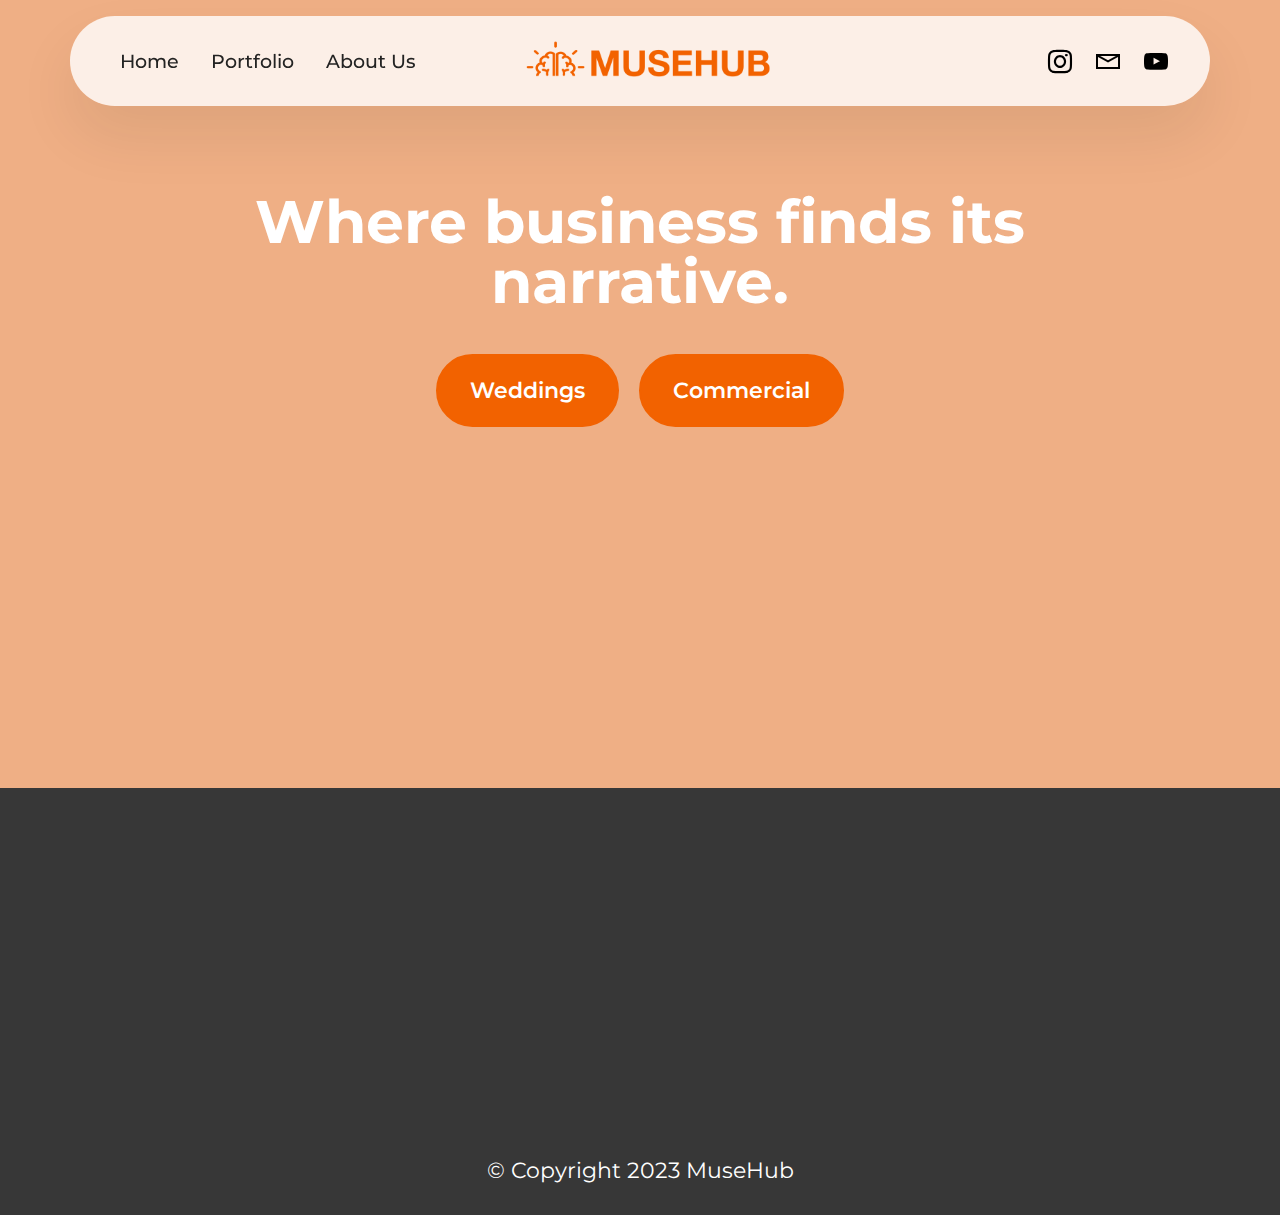
==== commit 26a93956: "Website V2" ====
--- a/index.html
+++ b/index.html
@@ -1,383 +1,106 @@
 <!DOCTYPE html>
 <html  >
 <head>
-  <!-- Site made with Mobirise Website Builder v4.12.4, https://mobirise.com -->
+  <!-- Site made with Mobirise Website Builder v5.9.0, https://mobirise.com -->
   <meta charset="UTF-8">
   <meta http-equiv="X-UA-Compatible" content="IE=edge">
-  <meta name="generator" content="Mobirise v4.12.4, mobirise.com">
+  <meta name="generator" content="Mobirise v5.9.0, mobirise.com">
   <meta name="viewport" content="width=device-width, initial-scale=1, minimum-scale=1">
-  <link rel="shortcut icon" href="assets/images/logo-icon-bottomless-downscaled-128x128-1.png" type="image/x-icon">
-  <meta name="description" content="Where business finds its narrative">
+  <link rel="shortcut icon" href="assets/images/logo-icon-bottomless-downscaled-128x128.png" type="image/x-icon">
+  <meta name="description" content="">
   
   
-  <title>MuseHub | Home</title>
+  <title>Home</title>
   <link rel="stylesheet" href="assets/web/assets/mobirise-icons2/mobirise2.css">
-  <link rel="stylesheet" href="assets/web/assets/mobirise-icons/mobirise-icons.css">
   <link rel="stylesheet" href="assets/bootstrap/css/bootstrap.min.css">
   <link rel="stylesheet" href="assets/bootstrap/css/bootstrap-grid.min.css">
   <link rel="stylesheet" href="assets/bootstrap/css/bootstrap-reboot.min.css">
   <link rel="stylesheet" href="assets/dropdown/css/style.css">
-  <link rel="stylesheet" href="assets/tether/tether.min.css">
   <link rel="stylesheet" href="assets/socicon/css/styles.css">
   <link rel="stylesheet" href="assets/theme/css/style.css">
+  <link rel="preload" href="https://fonts.googleapis.com/css?family=Montserrat:100,200,300,400,500,600,700,800,900,100i,200i,300i,400i,500i,600i,700i,800i,900i&display=swap" as="style" onload="this.onload=null;this.rel='stylesheet'">
+  <noscript><link rel="stylesheet" href="https://fonts.googleapis.com/css?family=Montserrat:100,200,300,400,500,600,700,800,900,100i,200i,300i,400i,500i,600i,700i,800i,900i&display=swap"></noscript>
   <link rel="preload" as="style" href="assets/mobirise/css/mbr-additional.css"><link rel="stylesheet" href="assets/mobirise/css/mbr-additional.css" type="text/css">
+
   
   
   
 </head>
 <body>
-  <section class="menu cid-t1zTqiDRHz" once="menu" id="menu1-0">
+  
+  <section data-bs-version="5.1" class="menu menu3 cid-tN1ltVOx9p" once="menu" id="menu03-0">
+	
 
-    
-
-    <nav class="navbar navbar-expand beta-menu navbar-dropdown align-items-center navbar-fixed-top navbar-toggleable-sm bg-color transparent">
-        <button class="navbar-toggler navbar-toggler-right" type="button" data-toggle="collapse" data-target="#navbarSupportedContent" aria-controls="navbarSupportedContent" aria-expanded="false" aria-label="Toggle navigation">
-            <div class="hamburger">
-                <span></span>
-                <span></span>
-                <span></span>
-                <span></span>
-            </div>
-        </button>
-        <div class="menu-logo">
-            <div class="navbar-brand">
-                <span class="navbar-logo">
-                    <a href="index.html">
-                         <img src="assets/images/logo-full-256x128.png" alt="Mobirise" title="" style="height: 8rem;">
-                    </a>
-                </span>
-                
-            </div>
-        </div>
-        <div class="collapse navbar-collapse" id="navbarSupportedContent">
-            <ul class="navbar-nav nav-dropdown nav-right" data-app-modern-menu="true"><li class="nav-item">
-                    <a class="nav-link link text-white display-7" href="index.html">Home</a>
-                </li><li class="nav-item"><a class="nav-link link text-white display-7" href="portfolio.html">Portfolio</a></li><li class="nav-item"><a class="nav-link link text-white display-7" href="about-us.html">About Us</a></li></ul>
-            
-        </div>
-    </nav>
+	<nav class="navbar navbar-dropdown navbar-fixed-top navbar-expand-lg">
+		<div class="container">
+			<div class="navbar-brand">
+				<span class="navbar-logo">
+					<a href="index.html">
+						<img src="assets/images/logo-full-354x92.png" alt="Mobirise Website Builder" style="height: 4rem;">
+					</a>
+				</span>
+				
+			</div>
+			<button class="navbar-toggler" type="button" data-toggle="collapse" data-bs-toggle="collapse" data-target="#navbarSupportedContent" data-bs-target="#navbarSupportedContent" aria-controls="navbarNavAltMarkup" aria-expanded="false" aria-label="Toggle navigation">
+				<div class="hamburger">
+					<span></span>
+					<span></span>
+					<span></span>
+					<span></span>
+				</div>
+			</button>
+			<div class="collapse navbar-collapse" id="navbarSupportedContent">
+				<ul class="navbar-nav nav-dropdown nav-right" data-app-modern-menu="true"><li class="nav-item">
+						<a class="nav-link link text-black text-primary display-4" href="index.html">Home</a>
+					</li>
+					<li class="nav-item">
+						<a class="nav-link link text-black show text-primary display-4" href="page4.html" aria-expanded="false">Portfolio</a>
+					</li>
+					<li class="nav-item">
+						<a class="nav-link link text-black text-primary display-4" href="page3.html">About Us</a>
+					</li></ul>
+				<div class="icons-menu">
+					<a class="iconfont-wrapper" href="http://instagram.com/musehubmedia" target="_blank">
+						<span class="p-2 mbr-iconfont socicon-instagram socicon"></span>
+					</a>
+					<a class="iconfont-wrapper" href="mailto:musehubmedia@gmail.com">
+						<span class="p-2 mbr-iconfont mobi-mbri-letter mobi-mbri"></span>
+					</a>
+					<a class="iconfont-wrapper" href="http://youtube.com/@musehubmedia" target="_blank">
+						<span class="p-2 mbr-iconfont socicon-youtube socicon"></span>
+					</a>
+					
+				</div>
+				
+			</div>
+		</div>
+	</nav>
 </section>
 
-<section class="engine"><a href="https://mobirise.info/x">free css templates</a></section><section class="header6 cid-t1zTtjGq0H mbr-fullscreen" data-bg-video="https://youtu.be/c81NDiLjB_g" id="header6-1">
+<section data-bs-version="5.1" class="header7 cid-tN1nLzK12b" id="header07-5">
+  
 
-    
-
-    <div class="mbr-overlay" style="opacity: 0.6; background-color: rgb(35, 35, 35);">
+  
+  
+  <div class="topbg"></div>
+  <div class="align-center container-fluid">
+    <div class="row justify-content-center">
+      <div class="col-md-12 col-lg-9">
+        <h1 class="mbr-section-title mbr-fonts-style mb-4 display-2">
+          <strong>Where business finds its narrative.</strong></h1>
+        
+        <div class="mbr-section-btn mt-4"><a class="btn btn-success display-7" href="page1.html">Weddings</a>
+          <a class="btn btn-success display-7" href="page2.html">Commercial</a></div>
+      </div>
     </div>
 
-    <div class="container">
-        <div class="row justify-content-md-center">
-            <div class="mbr-white col-md-10">
-                <h1 class="mbr-section-title align-center mbr-bold pb-3 mbr-fonts-style display-1"><span style="font-weight: normal;">
-                    STORYTELLING IS THE</span><br><span style="font-weight: normal;">UNIVERSAL LANGUAGE</span></h1>
-                <p class="mbr-text align-center pb-3 mbr-fonts-style display-5">
-                    Storytelling breaks barriers, transcends mediums, and reaches the heart of every person</p>
-                
-            </div>
-        </div>
+    <div class="row mt-5 justify-content-center">
+      <div class="mbr-figure col-12 col-md-8"><iframe class="mbr-embedded-video" src="https://www.youtube.com/embed/c81NDiLjB_g?rel=0&amp;amp;mute=1&amp;showinfo=0&amp;autoplay=1&amp;loop=1&amp;playlist=c81NDiLjB_g" width="1280" height="720" frameborder="0" allowfullscreen></iframe></div>
     </div>
-
-    <div class="mbr-arrow hidden-sm-down" aria-hidden="true">
-        <a href="#next">
-            <i class="mbri-down mbr-iconfont"></i>
-        </a>
-    </div>
+  </div>
 </section>
 
-<section class="mbr-section article content10 cid-t1zTYZJv4s" id="content10-4">
-    
-     
-
-    <div class="container">
-        <div class="inner-container" style="width: 91%;">
-            <hr class="line" style="width: 40%;">
-            <div class="section-text align-center mbr-white mbr-fonts-style display-5">
-                    At MuseHub, we believe the most powerful story is your own. Whether you are a multinational corporation or a family-owned shop, you have a story that needs to be told.</div>
-            <hr class="line" style="width: 40%;">
-        </div>
-    </div>
-</section>
-
-<section class="features8 cid-t1zUequwVn mbr-parallax-background" id="features8-5">
-
-    
-
-    <div class="mbr-overlay" style="opacity: 0.2; background-color: rgb(35, 35, 35);">
-    </div>
-
-    <div class="container">
-        <div class="media-container-row">
-
-            <div class="card  col-12 col-md-6 col-lg-4">
-                <div class="card-img">
-                    <span class="mbr-iconfont mobi-mbri-hearth mobi-mbri"></span>
-                </div>
-                <div class="card-box align-center">
-                    <h4 class="card-title mbr-fonts-style display-5">
-                        WEDDINGS<br><br>Starting at:<br>$1500</h4>
-                    <p class="mbr-text mbr-fonts-style display-7">
-                       The story of your life begins on your wedding day and every minute of it deserves to be captured.<br><br><br>
-                    </p>
-                    
-                </div>
-            </div>
-
-            <div class="card  col-12 col-md-6 col-lg-4">
-                <div class="card-img">
-                    <span class="mbr-iconfont mobi-mbri-devices mobi-mbri"></span>
-                </div>
-                <div class="card-box align-center">
-                    <h4 class="card-title mbr-fonts-style display-5">
-                        COMMERCIALS<br><br>Starting at:<br>$1000</h4>
-                    <p class="mbr-text mbr-fonts-style display-7">A business is not a building:<br>it is the people who own it and the people who visit it. Your story has the power to reach the people who walk through your doors.<br><br><br></p>
-                    
-                </div>
-            </div>
-
-            <div class="card  col-12 col-md-6 col-lg-4">
-                <div class="card-img">
-                    <span class="mbr-iconfont mobi-mbri-map-pin mobi-mbri"></span>
-                </div>
-                <div class="card-box align-center">
-                    <h4 class="card-title mbr-fonts-style display-5">EVENTS<br><br>Starting at:<br>$750</h4>
-                    <p class="mbr-text mbr-fonts-style display-7">Whether the purpose of your event is to entertain, spark joy, or bring healing, its meaning is worth being preserved and remembered.<br><br><br></p>
-                    
-                </div>
-            </div>
-
-            
-        </div>
-    </div>
-</section>
-
-<section class="team1 cid-t1zWdp5rXC" id="team1-b">
-    
-    
-    
-    <div class="container align-center">
-        <h2 class="pb-3 mbr-fonts-style mbr-section-title display-2">
-            OUR TEAM
-        </h2>
-        <h3 class="pb-5 mbr-section-subtitle mbr-fonts-style mbr-light display-5">MuseHub was founded in 2022 by Jackson Kuffel<br>and Jenna Kastelan driven by a passion for merging<br>storytelling and advertising</h3>
-        <div class="row media-row">
-            
-        <div class="team-item col-lg-3 col-md-6">
-                <div class="item-image">
-                    <img src="assets/images/p1060452-510x764.jpg" alt="" title="">
-                </div>
-                <div class="item-caption py-3">
-                    <div class="item-name px-2">
-                        <p class="mbr-fonts-style display-5">
-                           Jackson Kuffel</p>
-                    </div>
-                    <div class="item-role px-2">
-                        <p>Director</p>
-                    </div>
-                    <div class="item-social pt-2">
-                        <a href="https://twitter.com/mobirise" target="_blank">
-                            <span class="p-1 mbr-iconfont mbr-iconfont-social socicon-instagram socicon"></span>
-                        </a>
-                        <a href="https://www.facebook.com/pages/Mobirise/1616226671953247" target="_blank">
-                            
-                        </a>
-                        <a href="https://plus.google.com/u/0/+Mobirise" target="_blank">
-                            
-                        </a>
-                        <a href="https://www.linkedin.com/in/mobirise" target="_blank">
-                            
-                        </a>
-                        <a href="https://www.instagram.com/mobirise/" target="_blank">
-                            
-                        </a>
-                        <a href="https://www.youtube.com/channel/UCt_tncVAetpK5JeM8L-8jyw" target="_blank">    
-                            
-                        </a>
-                    </div>
-                </div>
-            </div><div class="team-item col-lg-3 col-md-6">
-                <div class="item-image">
-                    <img src="assets/images/p1060323-510x764.jpg" alt="" title="">
-                </div>
-                <div class="item-caption py-3">
-                    <div class="item-name px-2">
-                        <p class="mbr-fonts-style display-5">
-                           Jenna Kastelan</p>
-                    </div>
-                    <div class="item-role px-2">
-                        <p>Producer</p>
-                    </div>
-                    <div class="item-social pt-2">
-                        <a href="https://twitter.com/mobirise" target="_blank">
-                            <span class="p-1 mbr-iconfont mbr-iconfont-social socicon-instagram socicon"></span>
-                        </a>
-                        <a href="https://www.facebook.com/pages/Mobirise/1616226671953247" target="_blank">
-                            
-                        </a>
-                        <a href="https://plus.google.com/u/0/+Mobirise" target="_blank">
-                            
-                        </a>
-                        <a href="https://www.linkedin.com/in/mobirise" target="_blank">
-                            
-                        </a>
-                        <a href="https://www.instagram.com/mobirise/" target="_blank">
-                            
-                        </a>
-                        <a href="https://www.youtube.com/channel/UCt_tncVAetpK5JeM8L-8jyw" target="_blank">    
-                            
-                        </a>
-                    </div>
-                </div>
-            </div></div>    
-    </div>
-</section>
-
-<section class="step3 cid-t1zVNALWW0" id="step3-9">
-
-    
-
-    
-    
-    <div class="container">
-        <h2 class="mbr-section-title pb-3 mbr-fonts-style align-center display-2">
-            OUR PROCESS</h2>
-        <h3 class="mbr-section-subtitle pb-5 mbr-fonts-style align-center display-5">Every product is made to be uniquely great</h3>
-        <div class="media-container-row">
-            <div class="media-block" style="width: 53%;">
-                <div class="mbr-figure">
-                    <img src="assets/images/adobestock-474441033-1112x741.jpg" alt="" title="">
-                </div>
-            </div>
-            <div class="step-container">
-                <div class="card separline pb-4">
-                    <div class="step-element d-flex">
-                        <div class="step-wrapper pr-3">
-                            <div class="step d-flex align-items-center justify-content-center">
-                                1
-                            </div>
-                        </div>          
-                        <div class="step-text-content">
-                            <h4 class="mbr-step-title pb-3 mbr-fonts-style display-5">Meeting</h4>
-                            <p class="mbr-step-text mbr-fonts-style display-7">
-                                All relationships begin with an introduction and grow through listening and communicating. We begin all projects with a meeting where we can listen to your story and needs before communicating the best approach we can deliver.
-                            </p>
-                        </div>
-                    </div>
-                </div>
-
-                <div class="card separline pb-4">
-                    <div class="step-element d-flex">
-                        <div class="step-wrapper pr-3">
-                            <div class="step d-flex align-items-center justify-content-center">
-                                2
-                            </div>
-                        </div>          
-                        <div class="step-text-content">
-                            <h4 class="mbr-step-title pb-3 mbr-fonts-style display-5">Development</h4>
-                            <p class="mbr-step-text mbr-fonts-style display-7">
-                                While you continue to work at improving people's lives, we work behind-the-scenes to develop a story that reflects you and your business through strategic pre-production planning.</p>
-                        </div>
-                    </div>
-                </div>
-
-                <div class="card separline pb-4">
-                    <div class="step-element d-flex">
-                        <div class="step-wrapper pr-3">
-                            <div class="step d-flex align-items-center justify-content-center">
-                                3
-                            </div>
-                        </div>          
-                        <div class="step-text-content">
-                            <h4 class="mbr-step-title pb-3 mbr-fonts-style display-5">Production</h4>
-                            <p class="mbr-step-text mbr-fonts-style display-7">
-                                Once we have settled on a story worth telling, the production phase begins, capturing your business or values with professional resources.</p>
-                        </div>
-                    </div>
-                </div>
-
-                <div class="card separline pb-4">
-                    <div class="step-element d-flex">
-                        <div class="step-wrapper pr-3">
-                            <div class="step d-flex align-items-center justify-content-center">
-                                4
-                            </div>
-                        </div>          
-                        <div class="step-text-content">
-                            <h4 class="mbr-step-title pb-3 mbr-fonts-style display-5">
-                                Post-Production</h4>
-                            <p class="mbr-step-text mbr-fonts-style display-7">
-                                The art of storytelling comes not in production but in revision. Throughout the editing process, we will keep an open line of communication and fine tune your product until you love it.</p>
-                        </div>
-                    </div>
-                </div>
-
-                <div class="card">
-                    <div class="step-element d-flex">
-                        <div class="step-wrapper pr-3">
-                            <div class="step d-flex align-items-center justify-content-center">
-                                5
-                            </div>
-                        </div>          
-                        <div class="step-text-content">
-                            <h4 class="mbr-step-title pb-3 mbr-fonts-style display-5">
-                                Delivery</h4>
-                            <p class="mbr-step-text mbr-fonts-style display-7">
-                                With every comment and request fulfilled, your product will take on a new life in your hands and in the minds of your customers. Though every product is approached with individual care and consideration, we always desire to continue on the relationships we build and do our part to bring value to people's lives.</p>
-                        </div>
-                    </div>
-                </div>
-
-                
-
-                
-
-                
-
-                
-            </div>
-        </div>
-    </div>
-</section>
-
-<section class="carousel slide cid-t1zVmmEjf8" data-interval="false" id="slider1-7">
-
-    
-
-    <div class="full-screen"><div class="mbr-slider slide carousel" data-keyboard="false" data-ride="carousel" data-interval="8000" data-pause="true"><ol class="carousel-indicators"><li data-app-prevent-settings="" data-target="#slider1-7" class=" active" data-slide-to="0"></li><li data-app-prevent-settings="" data-target="#slider1-7" data-slide-to="1"></li><li data-app-prevent-settings="" data-target="#slider1-7" data-slide-to="2"></li><li data-app-prevent-settings="" data-target="#slider1-7" data-slide-to="3"></li></ol><div class="carousel-inner" role="listbox"><div class="carousel-item slider-fullscreen-image active" data-bg-video-slide="false" style="background-image: url(assets/images/adobestock-210185438-2000x1333.jpg);"><div class="container container-slide"><div class="image_wrapper"><div class="mbr-overlay"></div><img src="assets/images/adobestock-210185438-2000x1333.jpg" alt="" title=""><div class="carousel-caption justify-content-center"><div class="col-10 align-center"><h2 class="mbr-fonts-style display-4">OUR PORTFOLIO</h2></div></div></div></div></div><div class="carousel-item slider-fullscreen-image" data-bg-video-slide="https://youtu.be/73wavGQWf3Y"><div class="mbr-overlay"></div><div class="container container-slide"><div class="image_wrapper"><div class="carousel-caption justify-content-center"><div class="col-10 align-center"><h2 class="mbr-fonts-style display-4">WEDDINGS</h2></div></div></div></div></div><div class="carousel-item slider-fullscreen-image" data-bg-video-slide="https://youtu.be/NuOKj0hOgjQ"><div class="mbr-overlay"></div><div class="container container-slide"><div class="image_wrapper"><div class="carousel-caption justify-content-center"><div class="col-10 align-center"><h2 class="mbr-fonts-style display-4">COMMERCIALS</h2></div></div></div></div></div><div class="carousel-item slider-fullscreen-image" data-bg-video-slide="https://www.youtube.com/watch?v=6FeDDLYzwps"><div class="mbr-overlay"></div><div class="container container-slide"><div class="image_wrapper"><div class="carousel-caption justify-content-center"><div class="col-10 align-right"><h2 class="mbr-fonts-style display-4">EVENTS</h2></div></div></div></div></div></div><a data-app-prevent-settings="" class="carousel-control carousel-control-prev" role="button" data-slide="prev" href="#slider1-7"><span aria-hidden="true" class="mbri-left mbr-iconfont"></span><span class="sr-only">Previous</span></a><a data-app-prevent-settings="" class="carousel-control carousel-control-next" role="button" data-slide="next" href="#slider1-7"><span aria-hidden="true" class="mbri-right mbr-iconfont"></span><span class="sr-only">Next</span></a></div></div>
-
-</section>
-
-<section class="mbr-section content4 cid-tb7qk3mLIf" id="content4-15">
-
-    
-
-    <div class="container">
-        <div class="media-container-row">
-            <div class="title col-12 col-md-8">
-                <h2 class="align-center pb-3 mbr-fonts-style display-2">
-                    CONTACT US</h2>
-                <h3 class="mbr-section-subtitle align-center mbr-light mbr-fonts-style display-5">
-                    You have a story.<br>We want to tell it.</h3>
-                
-            </div>
-        </div>
-    </div>
-</section>
-
-<section class="mbr-section article content10 cid-tb7q2jH18Z" id="content10-14">
-    
-     
-
-    <div class="container">
-        <div class="inner-container" style="width: 66%;">
-            <hr class="line" style="width: 25%;">
-            <div class="section-text align-center mbr-white mbr-fonts-style display-5">
-                    musehubmedia@gmail.com</div>
-            <hr class="line" style="width: 25%;">
-        </div>
-    </div>
-</section>
-
-<section once="footers" class="cid-t2bMqjJQaC" id="footer7-13">
+<section data-bs-version="5.1" class="footer4 cid-tN1G2bCiKu" once="footers" id="footer04-h">
 
     
 
@@ -385,48 +108,21 @@
 
     <div class="container">
         <div class="media-container-row align-center mbr-white">
-            
-            <div class="row social-row">
-                <div class="social-list align-right pb-2">
-                    
-                    
-                    
-                    
-                    
-                    
-                <div class="soc-item">
-                        <a href="http://facebook.com/musehubmedia" target="_blank">
-                            <span class="mbr-iconfont mbr-iconfont-social socicon-facebook socicon"></span>
-                        </a>
-                    </div><div class="soc-item">
-                        <a href="http://instagram.com/musehubmedia" target="_blank">
-                            <span class="mbr-iconfont mbr-iconfont-social socicon-instagram socicon"></span>
-                        </a>
-                    </div></div>
-            </div>
-            <div class="row row-copirayt">
-                <p class="mbr-text mb-0 mbr-fonts-style mbr-white align-center display-7">
-                    © Copyright 2022 MuseHub</p>
+            <div class="col-12">
+                <p class="mbr-text mb-0 mbr-fonts-style display-7">
+                    © Copyright 2023 MuseHub</p>
             </div>
         </div>
     </div>
 </section>
 
 
-  <script src="assets/web/assets/jquery/jquery.min.js"></script>
-  <script src="assets/popper/popper.min.js"></script>
-  <script src="assets/bootstrap/js/bootstrap.min.js"></script>
+<script src="assets/bootstrap/js/bootstrap.bundle.min.js"></script>
   <script src="assets/smoothscroll/smooth-scroll.js"></script>
-  <script src="assets/dropdown/js/nav-dropdown.js"></script>
+  <script src="assets/ytplayer/index.js"></script>
   <script src="assets/dropdown/js/navbar-dropdown.js"></script>
-  <script src="assets/touchswipe/jquery.touch-swipe.min.js"></script>
-  <script src="assets/tether/tether.min.js"></script>
-  <script src="assets/vimeoplayer/jquery.mb.vimeo_player.js"></script>
-  <script src="assets/parallax/jarallax.min.js"></script>
-  <script src="assets/bootstrapcarouselswipe/bootstrap-carousel-swipe.js"></script>
-  <script src="assets/ytplayer/jquery.mb.ytplayer.min.js"></script>
   <script src="assets/theme/js/script.js"></script>
-  <script src="assets/slidervideo/script.js"></script>
+  
   
   
 </body>
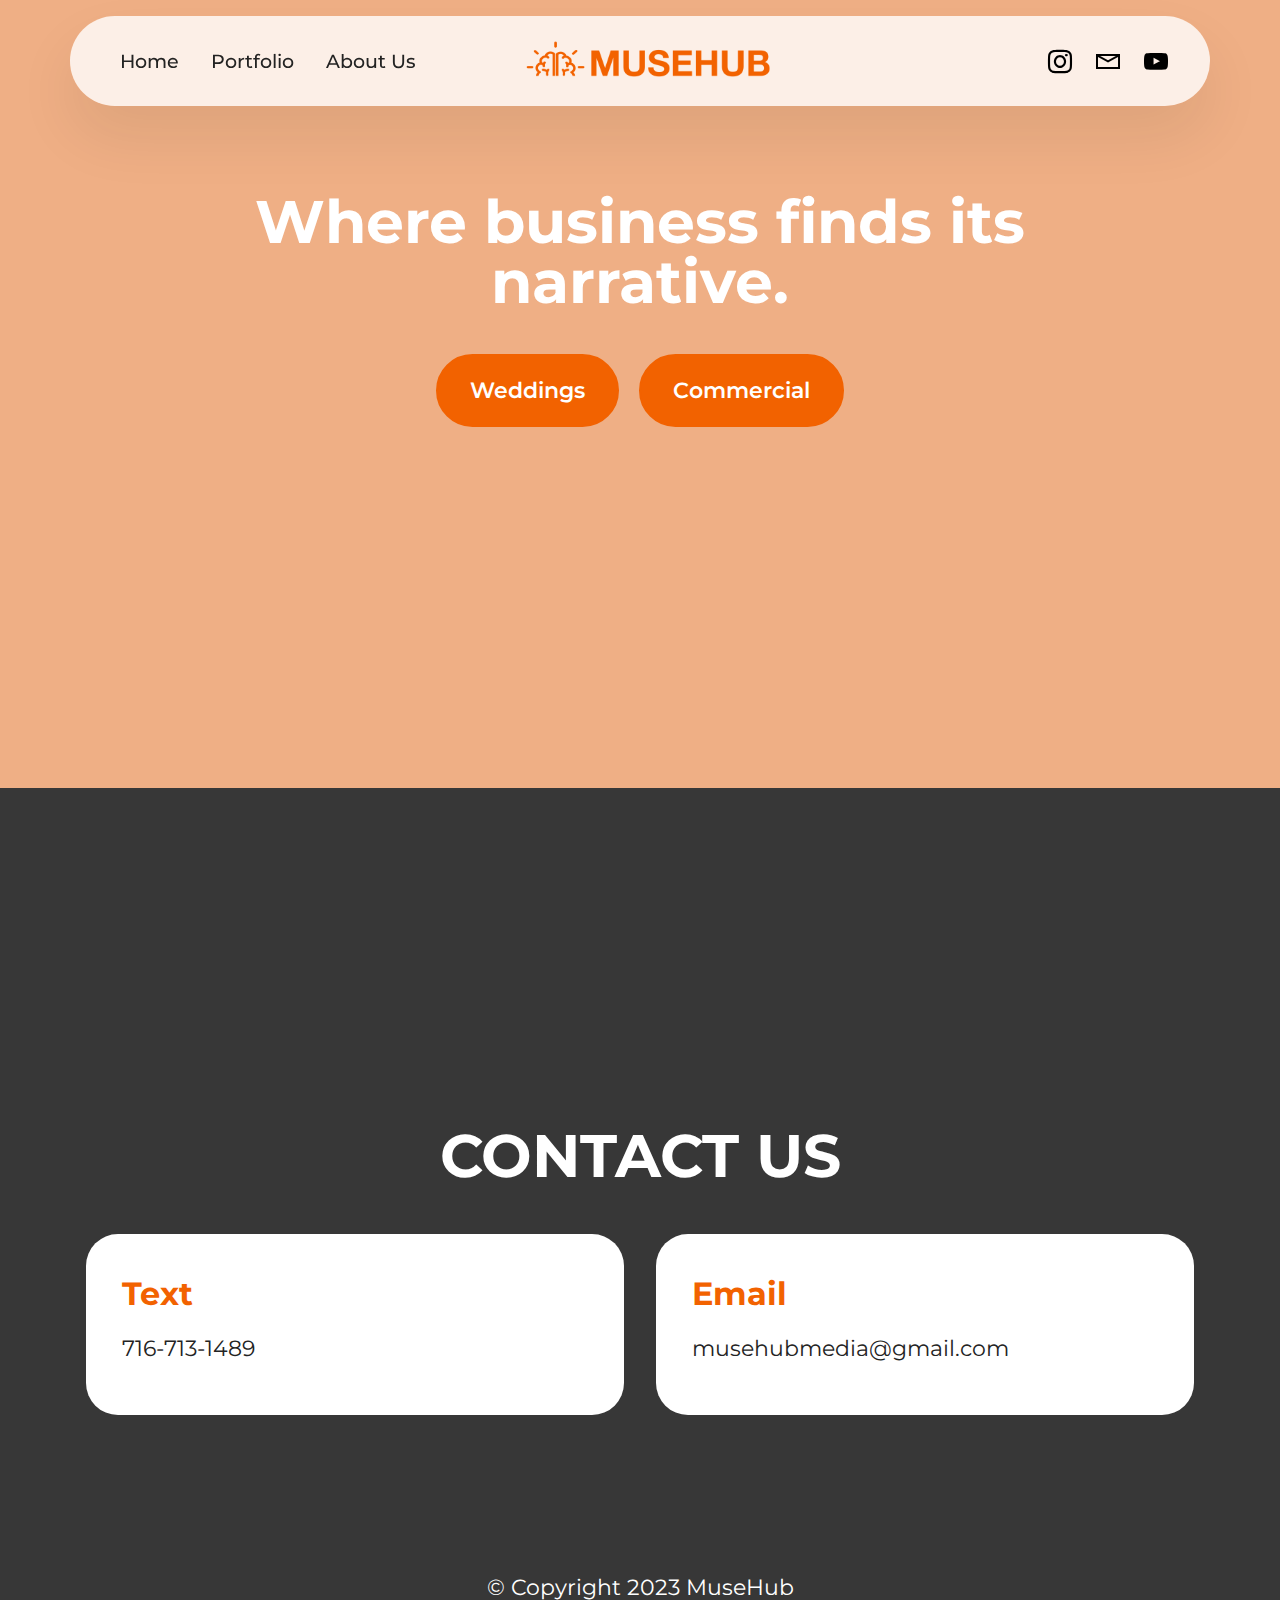
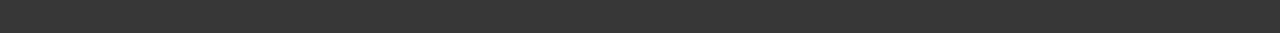
==== commit 7f4ea15a: "Homepage Fix" ====
--- a/index.html
+++ b/index.html
@@ -7,7 +7,7 @@
   <meta name="generator" content="Mobirise v5.9.0, mobirise.com">
   <meta name="viewport" content="width=device-width, initial-scale=1, minimum-scale=1">
   <link rel="shortcut icon" href="assets/images/logo-icon-bottomless-downscaled-128x128.png" type="image/x-icon">
-  <meta name="description" content="">
+  <meta name="description" content="Where business finds its narrative.">
   
   
   <title>Home</title>
@@ -100,6 +100,42 @@
   </div>
 </section>
 
+<section data-bs-version="5.1" class="contacts01 cid-tNdKJ8qLRj" id="contacts01-1d">
+    
+
+    
+    
+    <div class="container">
+        <div class="mbr-section-head mb-5">
+            <h3 class="mbr-section-title mbr-fonts-style align-center mb-0 display-2">
+                <strong>CONTACT US</strong></h3>
+            
+        </div>
+        <div class="row">
+            <div class="item features-without-image col-12 col-md-6 active">
+                <div class="item-wrapper">
+                    <div class="text-wrapper">
+                        <h6 class="card-title mbr-fonts-style mb-3 display-5"><strong>Text</strong></h6>
+                        <p class="mbr-text mbr-fonts-style display-7">716-713-1489</p>
+                    </div>
+                </div>
+            </div>
+            <div class="item features-without-image col-12 col-md-6">
+                <div class="item-wrapper">
+                    <div class="text-wrapper">
+                        <h6 class="card-title mbr-fonts-style mb-3 display-5">
+                            <strong>Email</strong>
+                        </h6>
+                        <p class="mbr-text mbr-fonts-style display-7">musehubmedia@gmail.com</p>
+                    </div>
+                </div>
+            </div>
+            
+            
+        </div>
+    </div>
+</section>
+
 <section data-bs-version="5.1" class="footer4 cid-tN1G2bCiKu" once="footers" id="footer04-h">
 
     
--- a/assets/mobirise/css/mbr-additional.css
+++ b/assets/mobirise/css/mbr-additional.css
@@ -1346,6 +1346,56 @@
 .cid-tN1nLzK12b .app-video-wrapper {
   background: transparent;
 }
+.cid-tNdKJ8qLRj {
+  padding-top: 0rem;
+  padding-bottom: 6rem;
+  background-color: #373737;
+}
+.cid-tNdKJ8qLRj .mbr-fallback-image.disabled {
+  display: none;
+}
+.cid-tNdKJ8qLRj .mbr-fallback-image {
+  display: block;
+  background-size: cover;
+  background-position: center center;
+  width: 100%;
+  height: 100%;
+  position: absolute;
+  top: 0;
+}
+.cid-tNdKJ8qLRj .row {
+  justify-content: center;
+}
+.cid-tNdKJ8qLRj .item {
+  margin-bottom: 2rem;
+}
+@media (max-width: 767px) {
+  .cid-tNdKJ8qLRj .item {
+    margin-bottom: 1rem;
+  }
+}
+.cid-tNdKJ8qLRj .item .item-wrapper {
+  display: flex;
+  flex-direction: column;
+  height: 100%;
+  background: #ffffff;
+}
+@media (max-width: 991px) {
+  .cid-tNdKJ8qLRj .item .item-wrapper {
+    padding: 2rem 1.5rem;
+  }
+}
+@media (min-width: 992px) {
+  .cid-tNdKJ8qLRj .item .item-wrapper {
+    padding: 2.25rem;
+  }
+}
+.cid-tNdKJ8qLRj .mbr-section-title {
+  color: #ffffff;
+}
+.cid-tNdKJ8qLRj .card-title {
+  color: #f26200;
+}
 .cid-tN1G2bCiKu {
   padding-top: 30px;
   padding-bottom: 30px;
@@ -3201,15 +3251,15 @@
   background-color: #373737;
   overflow: hidden;
 }
-.cid-tN23IP5EKD {
+.cid-tN26fMtbKF {
   padding-top: 10rem;
   padding-bottom: 5rem;
   background-color: #efaf85;
 }
-.cid-tN23IP5EKD .mbr-fallback-image.disabled {
+.cid-tN26fMtbKF .mbr-fallback-image.disabled {
   display: none;
 }
-.cid-tN23IP5EKD .mbr-fallback-image {
+.cid-tN26fMtbKF .mbr-fallback-image {
   display: block;
   background-size: cover;
   background-position: center center;
@@ -3218,37 +3268,41 @@
   position: absolute;
   top: 0;
 }
-.cid-tN23IP5EKD .card-wrapper {
+.cid-tN26fMtbKF .card-wrapper {
   background: #ffffff;
   border-radius: 4px;
 }
 @media (max-width: 767px) {
-  .cid-tN23IP5EKD .card-wrapper {
+  .cid-tN26fMtbKF .card-wrapper {
     padding: 1rem;
   }
 }
 @media (min-width: 768px) and (max-width: 991px) {
-  .cid-tN23IP5EKD .card-wrapper {
+  .cid-tN26fMtbKF .card-wrapper {
     padding: 2rem;
   }
 }
 @media (min-width: 992px) {
-  .cid-tN23IP5EKD .card-wrapper {
+  .cid-tN26fMtbKF .card-wrapper {
     padding: 4rem;
   }
 }
-.cid-tN23IP5EKD .card-title {
+.cid-tN26fMtbKF .card-title {
   color: #f26200;
 }
-.cid-tN229mAGYE {
-  padding-top: 8rem;
-  padding-bottom: 8rem;
+.cid-tN26fMtbKF .mbr-text,
+.cid-tN26fMtbKF .mbr-section-btn {
+  color: #f26200;
+}
+.cid-tN287SpOR7 {
+  padding-top: 1rem;
+  padding-bottom: 0rem;
   background-color: #efaf85;
 }
-.cid-tN229mAGYE .mbr-fallback-image.disabled {
+.cid-tN287SpOR7 .mbr-fallback-image.disabled {
   display: none;
 }
-.cid-tN229mAGYE .mbr-fallback-image {
+.cid-tN287SpOR7 .mbr-fallback-image {
   display: block;
   background-size: cover;
   background-position: center center;
@@ -3257,40 +3311,23 @@
   position: absolute;
   top: 0;
 }
-@media (max-width: 991px) {
-  .cid-tN229mAGYE .image-wrapper {
-    margin-bottom: 1rem;
-  }
-}
-.cid-tN229mAGYE .row {
-  align-items: center;
-}
-@media (max-width: 991px) {
-  .cid-tN229mAGYE .image-wrapper {
-    padding: 1.5rem;
-  }
-}
-@media (min-width: 992px) {
-  .cid-tN229mAGYE .text-wrapper {
-    padding: 0 2rem;
-  }
-}
-.cid-tN229mAGYE .mbr-section-title {
-  color: #ffffff;
-}
-.cid-tN229mAGYE .mbr-text,
-.cid-tN229mAGYE .mbr-section-btn {
-  color: #ffffff;
-}
-.cid-tN22as5zT2 {
-  padding-top: 8rem;
-  padding-bottom: 8rem;
+.cid-tN287SpOR7 .video-wrapper iframe {
+  width: 100%;
+}
+.cid-tN287SpOR7 .mbr-section-title,
+.cid-tN287SpOR7 .mbr-section-subtitle,
+.cid-tN287SpOR7 .mbr-text {
+  text-align: center;
+}
+.cid-tN28aqtMZj {
+  padding-top: 1rem;
+  padding-bottom: 0rem;
   background-color: #efaf85;
 }
-.cid-tN22as5zT2 .mbr-fallback-image.disabled {
+.cid-tN28aqtMZj .mbr-fallback-image.disabled {
   display: none;
 }
-.cid-tN22as5zT2 .mbr-fallback-image {
+.cid-tN28aqtMZj .mbr-fallback-image {
   display: block;
   background-size: cover;
   background-position: center center;
@@ -3299,85 +3336,13 @@
   position: absolute;
   top: 0;
 }
-@media (max-width: 991px) {
-  .cid-tN22as5zT2 .image-wrapper {
-    margin-bottom: 1rem;
-  }
-}
-.cid-tN22as5zT2 .row {
-  flex-direction: row-reverse;
-}
-.cid-tN22as5zT2 .row {
-  align-items: center;
-}
-@media (max-width: 991px) {
-  .cid-tN22as5zT2 .image-wrapper {
-    padding: 1rem;
-  }
-}
-@media (min-width: 992px) {
-  .cid-tN22as5zT2 .text-wrapper {
-    padding: 0 2rem;
-  }
-}
-.cid-tN22as5zT2 .mbr-section-title {
-  color: #ffffff;
-  text-align: right;
-}
-.cid-tN22as5zT2 .mbr-text,
-.cid-tN22as5zT2 .mbr-section-btn {
-  color: #ffffff;
-  text-align: left;
-}
-.cid-tN22gmRL83 {
-  padding-top: 6rem;
-  padding-bottom: 6rem;
-  background-color: #efaf85;
-}
-.cid-tN22gmRL83 .mbr-fallback-image.disabled {
-  display: none;
-}
-.cid-tN22gmRL83 .mbr-fallback-image {
-  display: block;
-  background-size: cover;
-  background-position: center center;
+.cid-tN28aqtMZj .video-wrapper iframe {
   width: 100%;
-  height: 100%;
-  position: absolute;
-  top: 0;
-}
-.cid-tN22gmRL83 .row {
-  justify-content: center;
-}
-.cid-tN22gmRL83 .item {
-  margin-bottom: 2rem;
-}
-@media (max-width: 767px) {
-  .cid-tN22gmRL83 .item {
-    margin-bottom: 1rem;
-  }
-}
-.cid-tN22gmRL83 .item .item-wrapper {
-  display: flex;
-  flex-direction: column;
-  height: 100%;
-  background: #ffffff;
-}
-@media (max-width: 991px) {
-  .cid-tN22gmRL83 .item .item-wrapper {
-    padding: 2rem 1.5rem;
-  }
-}
-@media (min-width: 992px) {
-  .cid-tN22gmRL83 .item .item-wrapper {
-    padding: 2.25rem;
-  }
-}
-.cid-tN22gmRL83 .mbr-section-title {
-  color: #ffffff;
-}
-.cid-tN22gmRL83 .card-title {
-  color: #f26200;
+}
+.cid-tN28aqtMZj .mbr-section-title,
+.cid-tN28aqtMZj .mbr-section-subtitle,
+.cid-tN28aqtMZj .mbr-text {
+  text-align: center;
 }
 .cid-tN1ltVOx9p {
   z-index: 1000;
@@ -3954,21 +3919,15 @@
     padding: 1rem;
   }
 }
-.cid-tN1G2bCiKu {
-  padding-top: 30px;
-  padding-bottom: 30px;
-  background-color: #373737;
-  overflow: hidden;
-}
-.cid-tN26fMtbKF {
-  padding-top: 10rem;
-  padding-bottom: 5rem;
+.cid-tN28bwjBUQ {
+  padding-top: 1rem;
+  padding-bottom: 0rem;
   background-color: #efaf85;
 }
-.cid-tN26fMtbKF .mbr-fallback-image.disabled {
+.cid-tN28bwjBUQ .mbr-fallback-image.disabled {
   display: none;
 }
-.cid-tN26fMtbKF .mbr-fallback-image {
+.cid-tN28bwjBUQ .mbr-fallback-image {
   display: block;
   background-size: cover;
   background-position: center center;
@@ -3977,41 +3936,23 @@
   position: absolute;
   top: 0;
 }
-.cid-tN26fMtbKF .card-wrapper {
-  background: #ffffff;
-  border-radius: 4px;
-}
-@media (max-width: 767px) {
-  .cid-tN26fMtbKF .card-wrapper {
-    padding: 1rem;
-  }
-}
-@media (min-width: 768px) and (max-width: 991px) {
-  .cid-tN26fMtbKF .card-wrapper {
-    padding: 2rem;
-  }
-}
-@media (min-width: 992px) {
-  .cid-tN26fMtbKF .card-wrapper {
-    padding: 4rem;
-  }
-}
-.cid-tN26fMtbKF .card-title {
-  color: #f26200;
-}
-.cid-tN26fMtbKF .mbr-text,
-.cid-tN26fMtbKF .mbr-section-btn {
-  color: #f26200;
-}
-.cid-tN287SpOR7 {
-  padding-top: 1rem;
-  padding-bottom: 0rem;
+.cid-tN28bwjBUQ .video-wrapper iframe {
+  width: 100%;
+}
+.cid-tN28bwjBUQ .mbr-section-title,
+.cid-tN28bwjBUQ .mbr-section-subtitle,
+.cid-tN28bwjBUQ .mbr-text {
+  text-align: center;
+}
+.cid-tN26BBi0KU {
+  padding-top: 6rem;
+  padding-bottom: 6rem;
   background-color: #efaf85;
 }
-.cid-tN287SpOR7 .mbr-fallback-image.disabled {
+.cid-tN26BBi0KU .mbr-fallback-image.disabled {
   display: none;
 }
-.cid-tN287SpOR7 .mbr-fallback-image {
+.cid-tN26BBi0KU .mbr-fallback-image {
   display: block;
   background-size: cover;
   background-position: center center;
@@ -4020,23 +3961,54 @@
   position: absolute;
   top: 0;
 }
-.cid-tN287SpOR7 .video-wrapper iframe {
-  width: 100%;
-}
-.cid-tN287SpOR7 .mbr-section-title,
-.cid-tN287SpOR7 .mbr-section-subtitle,
-.cid-tN287SpOR7 .mbr-text {
-  text-align: center;
-}
-.cid-tN28aqtMZj {
-  padding-top: 1rem;
-  padding-bottom: 0rem;
+.cid-tN26BBi0KU .row {
+  justify-content: center;
+}
+.cid-tN26BBi0KU .item {
+  margin-bottom: 2rem;
+}
+@media (max-width: 767px) {
+  .cid-tN26BBi0KU .item {
+    margin-bottom: 1rem;
+  }
+}
+.cid-tN26BBi0KU .item .item-wrapper {
+  display: flex;
+  flex-direction: column;
+  height: 100%;
+  background: #ffffff;
+}
+@media (max-width: 991px) {
+  .cid-tN26BBi0KU .item .item-wrapper {
+    padding: 2rem 1.5rem;
+  }
+}
+@media (min-width: 992px) {
+  .cid-tN26BBi0KU .item .item-wrapper {
+    padding: 2.25rem;
+  }
+}
+.cid-tN26BBi0KU .mbr-section-title {
+  color: #ffffff;
+}
+.cid-tN26BBi0KU .card-title {
+  color: #f26200;
+}
+.cid-tN1G2bCiKu {
+  padding-top: 30px;
+  padding-bottom: 30px;
+  background-color: #373737;
+  overflow: hidden;
+}
+.cid-tN23IP5EKD {
+  padding-top: 10rem;
+  padding-bottom: 5rem;
   background-color: #efaf85;
 }
-.cid-tN28aqtMZj .mbr-fallback-image.disabled {
+.cid-tN23IP5EKD .mbr-fallback-image.disabled {
   display: none;
 }
-.cid-tN28aqtMZj .mbr-fallback-image {
+.cid-tN23IP5EKD .mbr-fallback-image {
   display: block;
   background-size: cover;
   background-position: center center;
@@ -4045,13 +4017,166 @@
   position: absolute;
   top: 0;
 }
-.cid-tN28aqtMZj .video-wrapper iframe {
+.cid-tN23IP5EKD .card-wrapper {
+  background: #ffffff;
+  border-radius: 4px;
+}
+@media (max-width: 767px) {
+  .cid-tN23IP5EKD .card-wrapper {
+    padding: 1rem;
+  }
+}
+@media (min-width: 768px) and (max-width: 991px) {
+  .cid-tN23IP5EKD .card-wrapper {
+    padding: 2rem;
+  }
+}
+@media (min-width: 992px) {
+  .cid-tN23IP5EKD .card-wrapper {
+    padding: 4rem;
+  }
+}
+.cid-tN23IP5EKD .card-title {
+  color: #f26200;
+}
+.cid-tN229mAGYE {
+  padding-top: 8rem;
+  padding-bottom: 8rem;
+  background-color: #efaf85;
+}
+.cid-tN229mAGYE .mbr-fallback-image.disabled {
+  display: none;
+}
+.cid-tN229mAGYE .mbr-fallback-image {
+  display: block;
+  background-size: cover;
+  background-position: center center;
   width: 100%;
-}
-.cid-tN28aqtMZj .mbr-section-title,
-.cid-tN28aqtMZj .mbr-section-subtitle,
-.cid-tN28aqtMZj .mbr-text {
-  text-align: center;
+  height: 100%;
+  position: absolute;
+  top: 0;
+}
+@media (max-width: 991px) {
+  .cid-tN229mAGYE .image-wrapper {
+    margin-bottom: 1rem;
+  }
+}
+.cid-tN229mAGYE .row {
+  align-items: center;
+}
+@media (max-width: 991px) {
+  .cid-tN229mAGYE .image-wrapper {
+    padding: 1.5rem;
+  }
+}
+@media (min-width: 992px) {
+  .cid-tN229mAGYE .text-wrapper {
+    padding: 0 2rem;
+  }
+}
+.cid-tN229mAGYE .mbr-section-title {
+  color: #ffffff;
+}
+.cid-tN229mAGYE .mbr-text,
+.cid-tN229mAGYE .mbr-section-btn {
+  color: #ffffff;
+}
+.cid-tN22as5zT2 {
+  padding-top: 8rem;
+  padding-bottom: 8rem;
+  background-color: #efaf85;
+}
+.cid-tN22as5zT2 .mbr-fallback-image.disabled {
+  display: none;
+}
+.cid-tN22as5zT2 .mbr-fallback-image {
+  display: block;
+  background-size: cover;
+  background-position: center center;
+  width: 100%;
+  height: 100%;
+  position: absolute;
+  top: 0;
+}
+@media (max-width: 991px) {
+  .cid-tN22as5zT2 .image-wrapper {
+    margin-bottom: 1rem;
+  }
+}
+.cid-tN22as5zT2 .row {
+  flex-direction: row-reverse;
+}
+.cid-tN22as5zT2 .row {
+  align-items: center;
+}
+@media (max-width: 991px) {
+  .cid-tN22as5zT2 .image-wrapper {
+    padding: 1rem;
+  }
+}
+@media (min-width: 992px) {
+  .cid-tN22as5zT2 .text-wrapper {
+    padding: 0 2rem;
+  }
+}
+.cid-tN22as5zT2 .mbr-section-title {
+  color: #ffffff;
+  text-align: right;
+}
+.cid-tN22as5zT2 .mbr-text,
+.cid-tN22as5zT2 .mbr-section-btn {
+  color: #ffffff;
+  text-align: left;
+}
+.cid-tN22gmRL83 {
+  padding-top: 6rem;
+  padding-bottom: 6rem;
+  background-color: #efaf85;
+}
+.cid-tN22gmRL83 .mbr-fallback-image.disabled {
+  display: none;
+}
+.cid-tN22gmRL83 .mbr-fallback-image {
+  display: block;
+  background-size: cover;
+  background-position: center center;
+  width: 100%;
+  height: 100%;
+  position: absolute;
+  top: 0;
+}
+.cid-tN22gmRL83 .row {
+  justify-content: center;
+}
+.cid-tN22gmRL83 .item {
+  margin-bottom: 2rem;
+}
+@media (max-width: 767px) {
+  .cid-tN22gmRL83 .item {
+    margin-bottom: 1rem;
+  }
+}
+.cid-tN22gmRL83 .item .item-wrapper {
+  display: flex;
+  flex-direction: column;
+  height: 100%;
+  background: #ffffff;
+}
+@media (max-width: 991px) {
+  .cid-tN22gmRL83 .item .item-wrapper {
+    padding: 2rem 1.5rem;
+  }
+}
+@media (min-width: 992px) {
+  .cid-tN22gmRL83 .item .item-wrapper {
+    padding: 2.25rem;
+  }
+}
+.cid-tN22gmRL83 .mbr-section-title {
+  color: #ffffff;
+}
+.cid-tN22gmRL83 .card-title {
+  color: #f26200;
 }
 .cid-tN1ltVOx9p {
   z-index: 1000;
@@ -4628,81 +4753,6 @@
     padding: 1rem;
   }
 }
-.cid-tN28bwjBUQ {
-  padding-top: 1rem;
-  padding-bottom: 0rem;
-  background-color: #efaf85;
-}
-.cid-tN28bwjBUQ .mbr-fallback-image.disabled {
-  display: none;
-}
-.cid-tN28bwjBUQ .mbr-fallback-image {
-  display: block;
-  background-size: cover;
-  background-position: center center;
-  width: 100%;
-  height: 100%;
-  position: absolute;
-  top: 0;
-}
-.cid-tN28bwjBUQ .video-wrapper iframe {
-  width: 100%;
-}
-.cid-tN28bwjBUQ .mbr-section-title,
-.cid-tN28bwjBUQ .mbr-section-subtitle,
-.cid-tN28bwjBUQ .mbr-text {
-  text-align: center;
-}
-.cid-tN26BBi0KU {
-  padding-top: 6rem;
-  padding-bottom: 6rem;
-  background-color: #efaf85;
-}
-.cid-tN26BBi0KU .mbr-fallback-image.disabled {
-  display: none;
-}
-.cid-tN26BBi0KU .mbr-fallback-image {
-  display: block;
-  background-size: cover;
-  background-position: center center;
-  width: 100%;
-  height: 100%;
-  position: absolute;
-  top: 0;
-}
-.cid-tN26BBi0KU .row {
-  justify-content: center;
-}
-.cid-tN26BBi0KU .item {
-  margin-bottom: 2rem;
-}
-@media (max-width: 767px) {
-  .cid-tN26BBi0KU .item {
-    margin-bottom: 1rem;
-  }
-}
-.cid-tN26BBi0KU .item .item-wrapper {
-  display: flex;
-  flex-direction: column;
-  height: 100%;
-  background: #ffffff;
-}
-@media (max-width: 991px) {
-  .cid-tN26BBi0KU .item .item-wrapper {
-    padding: 2rem 1.5rem;
-  }
-}
-@media (min-width: 992px) {
-  .cid-tN26BBi0KU .item .item-wrapper {
-    padding: 2.25rem;
-  }
-}
-.cid-tN26BBi0KU .mbr-section-title {
-  color: #ffffff;
-}
-.cid-tN26BBi0KU .card-title {
-  color: #f26200;
-}
 .cid-tN1G2bCiKu {
   padding-top: 30px;
   padding-bottom: 30px;
--- a/assets/mobirise/css/mbr-additional.css
+++ b/assets/mobirise/css/mbr-additional.css
@@ -1346,6 +1346,56 @@
 .cid-tN1nLzK12b .app-video-wrapper {
   background: transparent;
 }
+.cid-tNdKJ8qLRj {
+  padding-top: 0rem;
+  padding-bottom: 6rem;
+  background-color: #373737;
+}
+.cid-tNdKJ8qLRj .mbr-fallback-image.disabled {
+  display: none;
+}
+.cid-tNdKJ8qLRj .mbr-fallback-image {
+  display: block;
+  background-size: cover;
+  background-position: center center;
+  width: 100%;
+  height: 100%;
+  position: absolute;
+  top: 0;
+}
+.cid-tNdKJ8qLRj .row {
+  justify-content: center;
+}
+.cid-tNdKJ8qLRj .item {
+  margin-bottom: 2rem;
+}
+@media (max-width: 767px) {
+  .cid-tNdKJ8qLRj .item {
+    margin-bottom: 1rem;
+  }
+}
+.cid-tNdKJ8qLRj .item .item-wrapper {
+  display: flex;
+  flex-direction: column;
+  height: 100%;
+  background: #ffffff;
+}
+@media (max-width: 991px) {
+  .cid-tNdKJ8qLRj .item .item-wrapper {
+    padding: 2rem 1.5rem;
+  }
+}
+@media (min-width: 992px) {
+  .cid-tNdKJ8qLRj .item .item-wrapper {
+    padding: 2.25rem;
+  }
+}
+.cid-tNdKJ8qLRj .mbr-section-title {
+  color: #ffffff;
+}
+.cid-tNdKJ8qLRj .card-title {
+  color: #f26200;
+}
 .cid-tN1G2bCiKu {
   padding-top: 30px;
   padding-bottom: 30px;
@@ -3201,15 +3251,15 @@
   background-color: #373737;
   overflow: hidden;
 }
-.cid-tN23IP5EKD {
+.cid-tN26fMtbKF {
   padding-top: 10rem;
   padding-bottom: 5rem;
   background-color: #efaf85;
 }
-.cid-tN23IP5EKD .mbr-fallback-image.disabled {
+.cid-tN26fMtbKF .mbr-fallback-image.disabled {
   display: none;
 }
-.cid-tN23IP5EKD .mbr-fallback-image {
+.cid-tN26fMtbKF .mbr-fallback-image {
   display: block;
   background-size: cover;
   background-position: center center;
@@ -3218,37 +3268,41 @@
   position: absolute;
   top: 0;
 }
-.cid-tN23IP5EKD .card-wrapper {
+.cid-tN26fMtbKF .card-wrapper {
   background: #ffffff;
   border-radius: 4px;
 }
 @media (max-width: 767px) {
-  .cid-tN23IP5EKD .card-wrapper {
+  .cid-tN26fMtbKF .card-wrapper {
     padding: 1rem;
   }
 }
 @media (min-width: 768px) and (max-width: 991px) {
-  .cid-tN23IP5EKD .card-wrapper {
+  .cid-tN26fMtbKF .card-wrapper {
     padding: 2rem;
   }
 }
 @media (min-width: 992px) {
-  .cid-tN23IP5EKD .card-wrapper {
+  .cid-tN26fMtbKF .card-wrapper {
     padding: 4rem;
   }
 }
-.cid-tN23IP5EKD .card-title {
+.cid-tN26fMtbKF .card-title {
   color: #f26200;
 }
-.cid-tN229mAGYE {
-  padding-top: 8rem;
-  padding-bottom: 8rem;
+.cid-tN26fMtbKF .mbr-text,
+.cid-tN26fMtbKF .mbr-section-btn {
+  color: #f26200;
+}
+.cid-tN287SpOR7 {
+  padding-top: 1rem;
+  padding-bottom: 0rem;
   background-color: #efaf85;
 }
-.cid-tN229mAGYE .mbr-fallback-image.disabled {
+.cid-tN287SpOR7 .mbr-fallback-image.disabled {
   display: none;
 }
-.cid-tN229mAGYE .mbr-fallback-image {
+.cid-tN287SpOR7 .mbr-fallback-image {
   display: block;
   background-size: cover;
   background-position: center center;
@@ -3257,40 +3311,23 @@
   position: absolute;
   top: 0;
 }
-@media (max-width: 991px) {
-  .cid-tN229mAGYE .image-wrapper {
-    margin-bottom: 1rem;
-  }
-}
-.cid-tN229mAGYE .row {
-  align-items: center;
-}
-@media (max-width: 991px) {
-  .cid-tN229mAGYE .image-wrapper {
-    padding: 1.5rem;
-  }
-}
-@media (min-width: 992px) {
-  .cid-tN229mAGYE .text-wrapper {
-    padding: 0 2rem;
-  }
-}
-.cid-tN229mAGYE .mbr-section-title {
-  color: #ffffff;
-}
-.cid-tN229mAGYE .mbr-text,
-.cid-tN229mAGYE .mbr-section-btn {
-  color: #ffffff;
-}
-.cid-tN22as5zT2 {
-  padding-top: 8rem;
-  padding-bottom: 8rem;
+.cid-tN287SpOR7 .video-wrapper iframe {
+  width: 100%;
+}
+.cid-tN287SpOR7 .mbr-section-title,
+.cid-tN287SpOR7 .mbr-section-subtitle,
+.cid-tN287SpOR7 .mbr-text {
+  text-align: center;
+}
+.cid-tN28aqtMZj {
+  padding-top: 1rem;
+  padding-bottom: 0rem;
   background-color: #efaf85;
 }
-.cid-tN22as5zT2 .mbr-fallback-image.disabled {
+.cid-tN28aqtMZj .mbr-fallback-image.disabled {
   display: none;
 }
-.cid-tN22as5zT2 .mbr-fallback-image {
+.cid-tN28aqtMZj .mbr-fallback-image {
   display: block;
   background-size: cover;
   background-position: center center;
@@ -3299,85 +3336,13 @@
   position: absolute;
   top: 0;
 }
-@media (max-width: 991px) {
-  .cid-tN22as5zT2 .image-wrapper {
-    margin-bottom: 1rem;
-  }
-}
-.cid-tN22as5zT2 .row {
-  flex-direction: row-reverse;
-}
-.cid-tN22as5zT2 .row {
-  align-items: center;
-}
-@media (max-width: 991px) {
-  .cid-tN22as5zT2 .image-wrapper {
-    padding: 1rem;
-  }
-}
-@media (min-width: 992px) {
-  .cid-tN22as5zT2 .text-wrapper {
-    padding: 0 2rem;
-  }
-}
-.cid-tN22as5zT2 .mbr-section-title {
-  color: #ffffff;
-  text-align: right;
-}
-.cid-tN22as5zT2 .mbr-text,
-.cid-tN22as5zT2 .mbr-section-btn {
-  color: #ffffff;
-  text-align: left;
-}
-.cid-tN22gmRL83 {
-  padding-top: 6rem;
-  padding-bottom: 6rem;
-  background-color: #efaf85;
-}
-.cid-tN22gmRL83 .mbr-fallback-image.disabled {
-  display: none;
-}
-.cid-tN22gmRL83 .mbr-fallback-image {
-  display: block;
-  background-size: cover;
-  background-position: center center;
+.cid-tN28aqtMZj .video-wrapper iframe {
   width: 100%;
-  height: 100%;
-  position: absolute;
-  top: 0;
-}
-.cid-tN22gmRL83 .row {
-  justify-content: center;
-}
-.cid-tN22gmRL83 .item {
-  margin-bottom: 2rem;
-}
-@media (max-width: 767px) {
-  .cid-tN22gmRL83 .item {
-    margin-bottom: 1rem;
-  }
-}
-.cid-tN22gmRL83 .item .item-wrapper {
-  display: flex;
-  flex-direction: column;
-  height: 100%;
-  background: #ffffff;
-}
-@media (max-width: 991px) {
-  .cid-tN22gmRL83 .item .item-wrapper {
-    padding: 2rem 1.5rem;
-  }
-}
-@media (min-width: 992px) {
-  .cid-tN22gmRL83 .item .item-wrapper {
-    padding: 2.25rem;
-  }
-}
-.cid-tN22gmRL83 .mbr-section-title {
-  color: #ffffff;
-}
-.cid-tN22gmRL83 .card-title {
-  color: #f26200;
+}
+.cid-tN28aqtMZj .mbr-section-title,
+.cid-tN28aqtMZj .mbr-section-subtitle,
+.cid-tN28aqtMZj .mbr-text {
+  text-align: center;
 }
 .cid-tN1ltVOx9p {
   z-index: 1000;
@@ -3954,21 +3919,15 @@
     padding: 1rem;
   }
 }
-.cid-tN1G2bCiKu {
-  padding-top: 30px;
-  padding-bottom: 30px;
-  background-color: #373737;
-  overflow: hidden;
-}
-.cid-tN26fMtbKF {
-  padding-top: 10rem;
-  padding-bottom: 5rem;
+.cid-tN28bwjBUQ {
+  padding-top: 1rem;
+  padding-bottom: 0rem;
   background-color: #efaf85;
 }
-.cid-tN26fMtbKF .mbr-fallback-image.disabled {
+.cid-tN28bwjBUQ .mbr-fallback-image.disabled {
   display: none;
 }
-.cid-tN26fMtbKF .mbr-fallback-image {
+.cid-tN28bwjBUQ .mbr-fallback-image {
   display: block;
   background-size: cover;
   background-position: center center;
@@ -3977,41 +3936,23 @@
   position: absolute;
   top: 0;
 }
-.cid-tN26fMtbKF .card-wrapper {
-  background: #ffffff;
-  border-radius: 4px;
-}
-@media (max-width: 767px) {
-  .cid-tN26fMtbKF .card-wrapper {
-    padding: 1rem;
-  }
-}
-@media (min-width: 768px) and (max-width: 991px) {
-  .cid-tN26fMtbKF .card-wrapper {
-    padding: 2rem;
-  }
-}
-@media (min-width: 992px) {
-  .cid-tN26fMtbKF .card-wrapper {
-    padding: 4rem;
-  }
-}
-.cid-tN26fMtbKF .card-title {
-  color: #f26200;
-}
-.cid-tN26fMtbKF .mbr-text,
-.cid-tN26fMtbKF .mbr-section-btn {
-  color: #f26200;
-}
-.cid-tN287SpOR7 {
-  padding-top: 1rem;
-  padding-bottom: 0rem;
+.cid-tN28bwjBUQ .video-wrapper iframe {
+  width: 100%;
+}
+.cid-tN28bwjBUQ .mbr-section-title,
+.cid-tN28bwjBUQ .mbr-section-subtitle,
+.cid-tN28bwjBUQ .mbr-text {
+  text-align: center;
+}
+.cid-tN26BBi0KU {
+  padding-top: 6rem;
+  padding-bottom: 6rem;
   background-color: #efaf85;
 }
-.cid-tN287SpOR7 .mbr-fallback-image.disabled {
+.cid-tN26BBi0KU .mbr-fallback-image.disabled {
   display: none;
 }
-.cid-tN287SpOR7 .mbr-fallback-image {
+.cid-tN26BBi0KU .mbr-fallback-image {
   display: block;
   background-size: cover;
   background-position: center center;
@@ -4020,23 +3961,54 @@
   position: absolute;
   top: 0;
 }
-.cid-tN287SpOR7 .video-wrapper iframe {
-  width: 100%;
-}
-.cid-tN287SpOR7 .mbr-section-title,
-.cid-tN287SpOR7 .mbr-section-subtitle,
-.cid-tN287SpOR7 .mbr-text {
-  text-align: center;
-}
-.cid-tN28aqtMZj {
-  padding-top: 1rem;
-  padding-bottom: 0rem;
+.cid-tN26BBi0KU .row {
+  justify-content: center;
+}
+.cid-tN26BBi0KU .item {
+  margin-bottom: 2rem;
+}
+@media (max-width: 767px) {
+  .cid-tN26BBi0KU .item {
+    margin-bottom: 1rem;
+  }
+}
+.cid-tN26BBi0KU .item .item-wrapper {
+  display: flex;
+  flex-direction: column;
+  height: 100%;
+  background: #ffffff;
+}
+@media (max-width: 991px) {
+  .cid-tN26BBi0KU .item .item-wrapper {
+    padding: 2rem 1.5rem;
+  }
+}
+@media (min-width: 992px) {
+  .cid-tN26BBi0KU .item .item-wrapper {
+    padding: 2.25rem;
+  }
+}
+.cid-tN26BBi0KU .mbr-section-title {
+  color: #ffffff;
+}
+.cid-tN26BBi0KU .card-title {
+  color: #f26200;
+}
+.cid-tN1G2bCiKu {
+  padding-top: 30px;
+  padding-bottom: 30px;
+  background-color: #373737;
+  overflow: hidden;
+}
+.cid-tN23IP5EKD {
+  padding-top: 10rem;
+  padding-bottom: 5rem;
   background-color: #efaf85;
 }
-.cid-tN28aqtMZj .mbr-fallback-image.disabled {
+.cid-tN23IP5EKD .mbr-fallback-image.disabled {
   display: none;
 }
-.cid-tN28aqtMZj .mbr-fallback-image {
+.cid-tN23IP5EKD .mbr-fallback-image {
   display: block;
   background-size: cover;
   background-position: center center;
@@ -4045,13 +4017,166 @@
   position: absolute;
   top: 0;
 }
-.cid-tN28aqtMZj .video-wrapper iframe {
+.cid-tN23IP5EKD .card-wrapper {
+  background: #ffffff;
+  border-radius: 4px;
+}
+@media (max-width: 767px) {
+  .cid-tN23IP5EKD .card-wrapper {
+    padding: 1rem;
+  }
+}
+@media (min-width: 768px) and (max-width: 991px) {
+  .cid-tN23IP5EKD .card-wrapper {
+    padding: 2rem;
+  }
+}
+@media (min-width: 992px) {
+  .cid-tN23IP5EKD .card-wrapper {
+    padding: 4rem;
+  }
+}
+.cid-tN23IP5EKD .card-title {
+  color: #f26200;
+}
+.cid-tN229mAGYE {
+  padding-top: 8rem;
+  padding-bottom: 8rem;
+  background-color: #efaf85;
+}
+.cid-tN229mAGYE .mbr-fallback-image.disabled {
+  display: none;
+}
+.cid-tN229mAGYE .mbr-fallback-image {
+  display: block;
+  background-size: cover;
+  background-position: center center;
   width: 100%;
-}
-.cid-tN28aqtMZj .mbr-section-title,
-.cid-tN28aqtMZj .mbr-section-subtitle,
-.cid-tN28aqtMZj .mbr-text {
-  text-align: center;
+  height: 100%;
+  position: absolute;
+  top: 0;
+}
+@media (max-width: 991px) {
+  .cid-tN229mAGYE .image-wrapper {
+    margin-bottom: 1rem;
+  }
+}
+.cid-tN229mAGYE .row {
+  align-items: center;
+}
+@media (max-width: 991px) {
+  .cid-tN229mAGYE .image-wrapper {
+    padding: 1.5rem;
+  }
+}
+@media (min-width: 992px) {
+  .cid-tN229mAGYE .text-wrapper {
+    padding: 0 2rem;
+  }
+}
+.cid-tN229mAGYE .mbr-section-title {
+  color: #ffffff;
+}
+.cid-tN229mAGYE .mbr-text,
+.cid-tN229mAGYE .mbr-section-btn {
+  color: #ffffff;
+}
+.cid-tN22as5zT2 {
+  padding-top: 8rem;
+  padding-bottom: 8rem;
+  background-color: #efaf85;
+}
+.cid-tN22as5zT2 .mbr-fallback-image.disabled {
+  display: none;
+}
+.cid-tN22as5zT2 .mbr-fallback-image {
+  display: block;
+  background-size: cover;
+  background-position: center center;
+  width: 100%;
+  height: 100%;
+  position: absolute;
+  top: 0;
+}
+@media (max-width: 991px) {
+  .cid-tN22as5zT2 .image-wrapper {
+    margin-bottom: 1rem;
+  }
+}
+.cid-tN22as5zT2 .row {
+  flex-direction: row-reverse;
+}
+.cid-tN22as5zT2 .row {
+  align-items: center;
+}
+@media (max-width: 991px) {
+  .cid-tN22as5zT2 .image-wrapper {
+    padding: 1rem;
+  }
+}
+@media (min-width: 992px) {
+  .cid-tN22as5zT2 .text-wrapper {
+    padding: 0 2rem;
+  }
+}
+.cid-tN22as5zT2 .mbr-section-title {
+  color: #ffffff;
+  text-align: right;
+}
+.cid-tN22as5zT2 .mbr-text,
+.cid-tN22as5zT2 .mbr-section-btn {
+  color: #ffffff;
+  text-align: left;
+}
+.cid-tN22gmRL83 {
+  padding-top: 6rem;
+  padding-bottom: 6rem;
+  background-color: #efaf85;
+}
+.cid-tN22gmRL83 .mbr-fallback-image.disabled {
+  display: none;
+}
+.cid-tN22gmRL83 .mbr-fallback-image {
+  display: block;
+  background-size: cover;
+  background-position: center center;
+  width: 100%;
+  height: 100%;
+  position: absolute;
+  top: 0;
+}
+.cid-tN22gmRL83 .row {
+  justify-content: center;
+}
+.cid-tN22gmRL83 .item {
+  margin-bottom: 2rem;
+}
+@media (max-width: 767px) {
+  .cid-tN22gmRL83 .item {
+    margin-bottom: 1rem;
+  }
+}
+.cid-tN22gmRL83 .item .item-wrapper {
+  display: flex;
+  flex-direction: column;
+  height: 100%;
+  background: #ffffff;
+}
+@media (max-width: 991px) {
+  .cid-tN22gmRL83 .item .item-wrapper {
+    padding: 2rem 1.5rem;
+  }
+}
+@media (min-width: 992px) {
+  .cid-tN22gmRL83 .item .item-wrapper {
+    padding: 2.25rem;
+  }
+}
+.cid-tN22gmRL83 .mbr-section-title {
+  color: #ffffff;
+}
+.cid-tN22gmRL83 .card-title {
+  color: #f26200;
 }
 .cid-tN1ltVOx9p {
   z-index: 1000;
@@ -4628,81 +4753,6 @@
     padding: 1rem;
   }
 }
-.cid-tN28bwjBUQ {
-  padding-top: 1rem;
-  padding-bottom: 0rem;
-  background-color: #efaf85;
-}
-.cid-tN28bwjBUQ .mbr-fallback-image.disabled {
-  display: none;
-}
-.cid-tN28bwjBUQ .mbr-fallback-image {
-  display: block;
-  background-size: cover;
-  background-position: center center;
-  width: 100%;
-  height: 100%;
-  position: absolute;
-  top: 0;
-}
-.cid-tN28bwjBUQ .video-wrapper iframe {
-  width: 100%;
-}
-.cid-tN28bwjBUQ .mbr-section-title,
-.cid-tN28bwjBUQ .mbr-section-subtitle,
-.cid-tN28bwjBUQ .mbr-text {
-  text-align: center;
-}
-.cid-tN26BBi0KU {
-  padding-top: 6rem;
-  padding-bottom: 6rem;
-  background-color: #efaf85;
-}
-.cid-tN26BBi0KU .mbr-fallback-image.disabled {
-  display: none;
-}
-.cid-tN26BBi0KU .mbr-fallback-image {
-  display: block;
-  background-size: cover;
-  background-position: center center;
-  width: 100%;
-  height: 100%;
-  position: absolute;
-  top: 0;
-}
-.cid-tN26BBi0KU .row {
-  justify-content: center;
-}
-.cid-tN26BBi0KU .item {
-  margin-bottom: 2rem;
-}
-@media (max-width: 767px) {
-  .cid-tN26BBi0KU .item {
-    margin-bottom: 1rem;
-  }
-}
-.cid-tN26BBi0KU .item .item-wrapper {
-  display: flex;
-  flex-direction: column;
-  height: 100%;
-  background: #ffffff;
-}
-@media (max-width: 991px) {
-  .cid-tN26BBi0KU .item .item-wrapper {
-    padding: 2rem 1.5rem;
-  }
-}
-@media (min-width: 992px) {
-  .cid-tN26BBi0KU .item .item-wrapper {
-    padding: 2.25rem;
-  }
-}
-.cid-tN26BBi0KU .mbr-section-title {
-  color: #ffffff;
-}
-.cid-tN26BBi0KU .card-title {
-  color: #f26200;
-}
 .cid-tN1G2bCiKu {
   padding-top: 30px;
   padding-bottom: 30px;
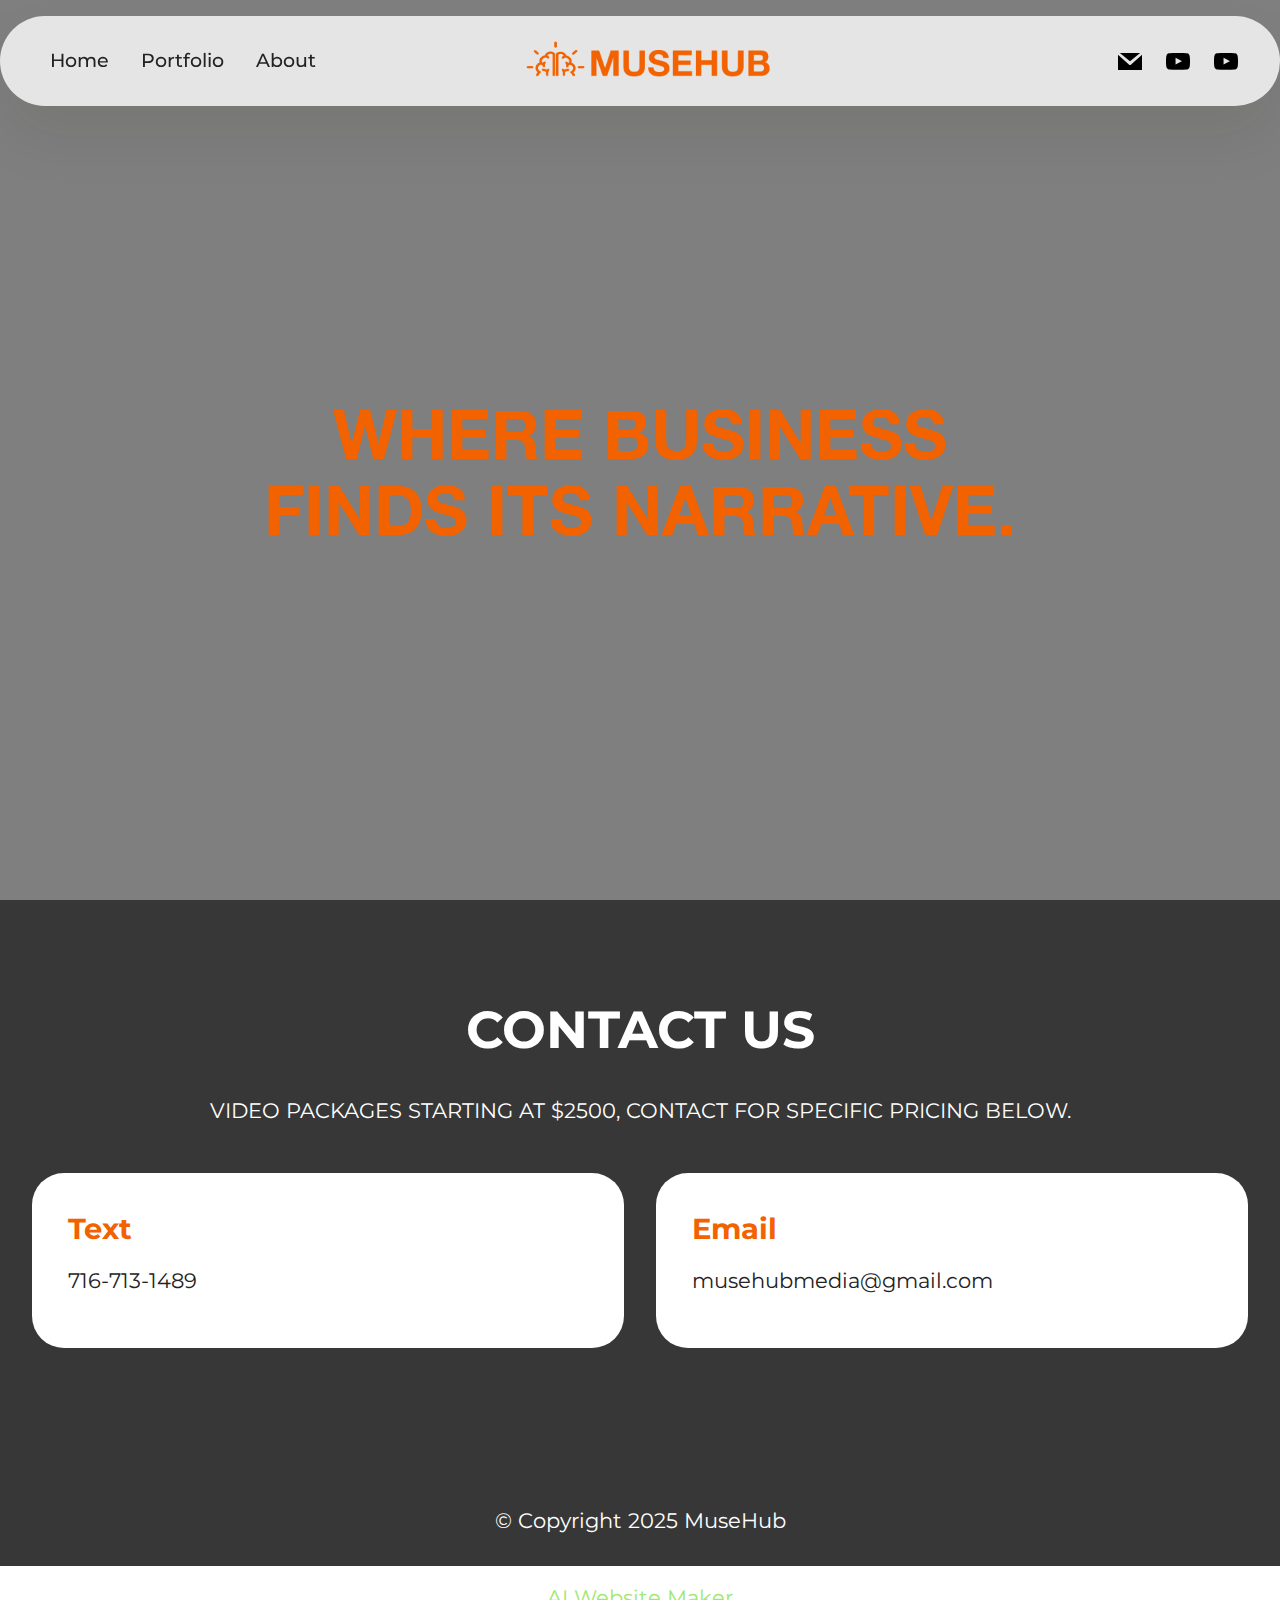
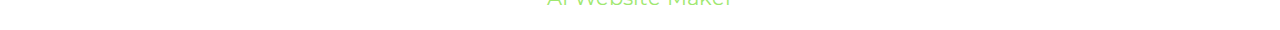
==== commit 2cd88521: "Wedding Page Removal" ====
--- a/index.html
+++ b/index.html
@@ -1,16 +1,16 @@
 <!DOCTYPE html>
 <html  >
 <head>
-  <!-- Site made with Mobirise Website Builder v5.9.0, https://mobirise.com -->
+  <!-- Site made with Mobirise Website Builder v5.9.25, https://mobirise.com -->
   <meta charset="UTF-8">
   <meta http-equiv="X-UA-Compatible" content="IE=edge">
-  <meta name="generator" content="Mobirise v5.9.0, mobirise.com">
+  <meta name="generator" content="Mobirise v5.9.25, mobirise.com">
   <meta name="viewport" content="width=device-width, initial-scale=1, minimum-scale=1">
   <link rel="shortcut icon" href="assets/images/logo-icon-bottomless-downscaled-128x128.png" type="image/x-icon">
   <meta name="description" content="Where business finds its narrative.">
   
   
-  <title>Home</title>
+  <title>MuseHub | Home</title>
   <link rel="stylesheet" href="assets/web/assets/mobirise-icons2/mobirise2.css">
   <link rel="stylesheet" href="assets/bootstrap/css/bootstrap.min.css">
   <link rel="stylesheet" href="assets/bootstrap/css/bootstrap-grid.min.css">
@@ -18,9 +18,10 @@
   <link rel="stylesheet" href="assets/dropdown/css/style.css">
   <link rel="stylesheet" href="assets/socicon/css/styles.css">
   <link rel="stylesheet" href="assets/theme/css/style.css">
+  <link href="assets/fonts/style.css" rel="stylesheet">
   <link rel="preload" href="https://fonts.googleapis.com/css?family=Montserrat:100,200,300,400,500,600,700,800,900,100i,200i,300i,400i,500i,600i,700i,800i,900i&display=swap" as="style" onload="this.onload=null;this.rel='stylesheet'">
   <noscript><link rel="stylesheet" href="https://fonts.googleapis.com/css?family=Montserrat:100,200,300,400,500,600,700,800,900,100i,200i,300i,400i,500i,600i,700i,800i,900i&display=swap"></noscript>
-  <link rel="preload" as="style" href="assets/mobirise/css/mbr-additional.css"><link rel="stylesheet" href="assets/mobirise/css/mbr-additional.css" type="text/css">
+  <link rel="preload" as="style" href="assets/mobirise/css/mbr-additional.css?v=0wko4O"><link rel="stylesheet" href="assets/mobirise/css/mbr-additional.css?v=0wko4O" type="text/css">
 
   
   
@@ -57,14 +58,14 @@
 						<a class="nav-link link text-black show text-primary display-4" href="page4.html" aria-expanded="false">Portfolio</a>
 					</li>
 					<li class="nav-item">
-						<a class="nav-link link text-black text-primary display-4" href="page3.html">About Us</a>
+						<a class="nav-link link text-black text-primary display-4" href="page3.html">About</a>
 					</li></ul>
 				<div class="icons-menu">
-					<a class="iconfont-wrapper" href="http://instagram.com/musehubmedia" target="_blank">
-						<span class="p-2 mbr-iconfont socicon-instagram socicon"></span>
+					<a class="iconfont-wrapper" href="mailto:musehubmedia@gmail.com">
+						<span class="p-2 mbr-iconfont socicon-mail socicon"></span>
 					</a>
-					<a class="iconfont-wrapper" href="mailto:musehubmedia@gmail.com">
-						<span class="p-2 mbr-iconfont mobi-mbri-letter mobi-mbri"></span>
+					<a class="iconfont-wrapper" href="http://youtube.com/@musehubmedia">
+						<span class="p-2 mbr-iconfont socicon-youtube socicon"></span>
 					</a>
 					<a class="iconfont-wrapper" href="http://youtube.com/@musehubmedia" target="_blank">
 						<span class="p-2 mbr-iconfont socicon-youtube socicon"></span>
@@ -77,25 +78,18 @@
 	</nav>
 </section>
 
-<section data-bs-version="5.1" class="header7 cid-tN1nLzK12b" id="header07-5">
+<section data-bs-version="5.1" class="header16 cid-uAtRi20lHO mbr-fullscreen" data-bg-video="https://youtu.be/c81NDiLjB_g?loop=1&amp;autoplay=1" id="header17-1g">
   
-
-  
-  
-  <div class="topbg"></div>
-  <div class="align-center container-fluid">
-    <div class="row justify-content-center">
-      <div class="col-md-12 col-lg-9">
-        <h1 class="mbr-section-title mbr-fonts-style mb-4 display-2">
-          <strong>Where business finds its narrative.</strong></h1>
+  <div class="mbr-overlay" style="opacity: 0.5; background-color: rgb(0, 0, 0);"></div>
+  <div class="container-fluid">
+    <div class="row">
+      <div class="content-wrap col-12 col-md-12">
+        <h1 class="mbr-section-title mbr-fonts-style mbr-white mb-4 display-1">
+          <strong><br>WHERE BUSINESS</strong><br><strong>FINDS ITS NARRATIVE.</strong></h1>
         
-        <div class="mbr-section-btn mt-4"><a class="btn btn-success display-7" href="page1.html">Weddings</a>
-          <a class="btn btn-success display-7" href="page2.html">Commercial</a></div>
+        
+        
       </div>
-    </div>
-
-    <div class="row mt-5 justify-content-center">
-      <div class="mbr-figure col-12 col-md-8"><iframe class="mbr-embedded-video" src="https://www.youtube.com/embed/c81NDiLjB_g?rel=0&amp;amp;mute=1&amp;showinfo=0&amp;autoplay=1&amp;loop=1&amp;playlist=c81NDiLjB_g" width="1280" height="720" frameborder="0" allowfullscreen></iframe></div>
     </div>
   </div>
 </section>
@@ -109,7 +103,7 @@
         <div class="mbr-section-head mb-5">
             <h3 class="mbr-section-title mbr-fonts-style align-center mb-0 display-2">
                 <strong>CONTACT US</strong></h3>
-            
+            <h4 class="mbr-section-subtitle mbr-fonts-style align-center mb-0 mt-4 display-7">VIDEO PACKAGES STARTING AT $2500, CONTACT FOR SPECIFIC PRICING BELOW.</h4>
         </div>
         <div class="row">
             <div class="item features-without-image col-12 col-md-6 active">
@@ -146,19 +140,11 @@
         <div class="media-container-row align-center mbr-white">
             <div class="col-12">
                 <p class="mbr-text mb-0 mbr-fonts-style display-7">
-                    © Copyright 2023 MuseHub</p>
+                    © Copyright 2025 MuseHub</p>
             </div>
         </div>
     </div>
-</section>
-
-
-<script src="assets/bootstrap/js/bootstrap.bundle.min.js"></script>
-  <script src="assets/smoothscroll/smooth-scroll.js"></script>
-  <script src="assets/ytplayer/index.js"></script>
-  <script src="assets/dropdown/js/navbar-dropdown.js"></script>
-  <script src="assets/theme/js/script.js"></script>
-  
+</section><section class="display-7" style="padding: 0;align-items: center;justify-content: center;flex-wrap: wrap;    align-content: center;display: flex;position: relative;height: 4rem;"><a href="https://mobiri.se/2309297" style="flex: 1 1;height: 4rem;position: absolute;width: 100%;z-index: 1;"><img alt="" style="height: 4rem;" src="[data-uri]"></a><p style="margin: 0;text-align: center;" class="display-7">&#8204;</p><a style="z-index:1" href="https://mobirise.com/builder/ai-website-maker.html">AI Website Maker</a></section><script src="assets/bootstrap/js/bootstrap.bundle.min.js"></script>  <script src="assets/smoothscroll/smooth-scroll.js"></script>  <script src="assets/ytplayer/index.js"></script>  <script src="assets/dropdown/js/navbar-dropdown.js"></script>  <script src="assets/vimeoplayer/player.js"></script>  <script src="assets/theme/js/script.js"></script>  
   
   
 </body>
--- a/assets/socicon/css/styles.css
+++ b/assets/socicon/css/styles.css
@@ -41,387 +41,6 @@
   -moz-osx-font-smoothing: grayscale;
 }
 
-.socicon-eitaa:before {
-  content: "\e97c";
-}
-.socicon-soroush:before {
-  content: "\e97d";
-}
-.socicon-bale:before {
-  content: "\e97e";
-}
-.socicon-zazzle:before {
-  content: "\e97b";
-}
-.socicon-society6:before {
-  content: "\e97a";
-}
-.socicon-redbubble:before {
-  content: "\e979";
-}
-.socicon-avvo:before {
-  content: "\e978";
-}
-.socicon-stitcher:before {
-  content: "\e977";
-}
-.socicon-googlehangouts:before {
-  content: "\e974";
-}
-.socicon-dlive:before {
-  content: "\e975";
-}
-.socicon-vsco:before {
-  content: "\e976";
-}
-.socicon-flipboard:before {
-  content: "\e973";
-}
-.socicon-ubuntu:before {
-  content: "\e958";
-}
-.socicon-artstation:before {
-  content: "\e959";
-}
-.socicon-invision:before {
-  content: "\e95a";
-}
-.socicon-torial:before {
-  content: "\e95b";
-}
-.socicon-collectorz:before {
-  content: "\e95c";
-}
-.socicon-seenthis:before {
-  content: "\e95d";
-}
-.socicon-googleplaymusic:before {
-  content: "\e95e";
-}
-.socicon-debian:before {
-  content: "\e95f";
-}
-.socicon-filmfreeway:before {
-  content: "\e960";
-}
-.socicon-gnome:before {
-  content: "\e961";
-}
-.socicon-itchio:before {
-  content: "\e962";
-}
-.socicon-jamendo:before {
-  content: "\e963";
-}
-.socicon-mix:before {
-  content: "\e964";
-}
-.socicon-sharepoint:before {
-  content: "\e965";
-}
-.socicon-tinder:before {
-  content: "\e966";
-}
-.socicon-windguru:before {
-  content: "\e967";
-}
-.socicon-cdbaby:before {
-  content: "\e968";
-}
-.socicon-elementaryos:before {
-  content: "\e969";
-}
-.socicon-stage32:before {
-  content: "\e96a";
-}
-.socicon-tiktok:before {
-  content: "\e96b";
-}
-.socicon-gitter:before {
-  content: "\e96c";
-}
-.socicon-letterboxd:before {
-  content: "\e96d";
-}
-.socicon-threema:before {
-  content: "\e96e";
-}
-.socicon-splice:before {
-  content: "\e96f";
-}
-.socicon-metapop:before {
-  content: "\e970";
-}
-.socicon-naver:before {
-  content: "\e971";
-}
-.socicon-remote:before {
-  content: "\e972";
-}
-.socicon-internet:before {
-  content: "\e957";
-}
-.socicon-moddb:before {
-  content: "\e94b";
-}
-.socicon-indiedb:before {
-  content: "\e94c";
-}
-.socicon-traxsource:before {
-  content: "\e94d";
-}
-.socicon-gamefor:before {
-  content: "\e94e";
-}
-.socicon-pixiv:before {
-  content: "\e94f";
-}
-.socicon-myanimelist:before {
-  content: "\e950";
-}
-.socicon-blackberry:before {
-  content: "\e951";
-}
-.socicon-wickr:before {
-  content: "\e952";
-}
-.socicon-spip:before {
-  content: "\e953";
-}
-.socicon-napster:before {
-  content: "\e954";
-}
-.socicon-beatport:before {
-  content: "\e955";
-}
-.socicon-hackerone:before {
-  content: "\e956";
-}
-.socicon-hackernews:before {
-  content: "\e946";
-}
-.socicon-smashwords:before {
-  content: "\e947";
-}
-.socicon-kobo:before {
-  content: "\e948";
-}
-.socicon-bookbub:before {
-  content: "\e949";
-}
-.socicon-mailru:before {
-  content: "\e94a";
-}
-.socicon-gitlab:before {
-  content: "\e945";
-}
-.socicon-instructables:before {
-  content: "\e944";
-}
-.socicon-portfolio:before {
-  content: "\e943";
-}
-.socicon-codered:before {
-  content: "\e940";
-}
-.socicon-origin:before {
-  content: "\e941";
-}
-.socicon-nextdoor:before {
-  content: "\e942";
-}
-.socicon-udemy:before {
-  content: "\e93f";
-}
-.socicon-livemaster:before {
-  content: "\e93e";
-}
-.socicon-crunchbase:before {
-  content: "\e93b";
-}
-.socicon-homefy:before {
-  content: "\e93c";
-}
-.socicon-calendly:before {
-  content: "\e93d";
-}
-.socicon-realtor:before {
-  content: "\e90f";
-}
-.socicon-tidal:before {
-  content: "\e910";
-}
-.socicon-qobuz:before {
-  content: "\e911";
-}
-.socicon-natgeo:before {
-  content: "\e912";
-}
-.socicon-mastodon:before {
-  content: "\e913";
-}
-.socicon-unsplash:before {
-  content: "\e914";
-}
-.socicon-homeadvisor:before {
-  content: "\e915";
-}
-.socicon-angieslist:before {
-  content: "\e916";
-}
-.socicon-codepen:before {
-  content: "\e917";
-}
-.socicon-slack:before {
-  content: "\e918";
-}
-.socicon-openaigym:before {
-  content: "\e919";
-}
-.socicon-logmein:before {
-  content: "\e91a";
-}
-.socicon-fiverr:before {
-  content: "\e91b";
-}
-.socicon-gotomeeting:before {
-  content: "\e91c";
-}
-.socicon-aliexpress:before {
-  content: "\e91d";
-}
-.socicon-guru:before {
-  content: "\e91e";
-}
-.socicon-appstore:before {
-  content: "\e91f";
-}
-.socicon-homes:before {
-  content: "\e920";
-}
-.socicon-zoom:before {
-  content: "\e921";
-}
-.socicon-alibaba:before {
-  content: "\e922";
-}
-.socicon-craigslist:before {
-  content: "\e923";
-}
-.socicon-wix:before {
-  content: "\e924";
-}
-.socicon-redfin:before {
-  content: "\e925";
-}
-.socicon-googlecalendar:before {
-  content: "\e926";
-}
-.socicon-shopify:before {
-  content: "\e927";
-}
-.socicon-freelancer:before {
-  content: "\e928";
-}
-.socicon-seedrs:before {
-  content: "\e929";
-}
-.socicon-bing:before {
-  content: "\e92a";
-}
-.socicon-doodle:before {
-  content: "\e92b";
-}
-.socicon-bonanza:before {
-  content: "\e92c";
-}
-.socicon-squarespace:before {
-  content: "\e92d";
-}
-.socicon-toptal:before {
-  content: "\e92e";
-}
-.socicon-gust:before {
-  content: "\e92f";
-}
-.socicon-ask:before {
-  content: "\e930";
-}
-.socicon-trulia:before {
-  content: "\e931";
-}
-.socicon-loomly:before {
-  content: "\e932";
-}
-.socicon-ghost:before {
-  content: "\e933";
-}
-.socicon-upwork:before {
-  content: "\e934";
-}
-.socicon-fundable:before {
-  content: "\e935";
-}
-.socicon-booking:before {
-  content: "\e936";
-}
-.socicon-googlemaps:before {
-  content: "\e937";
-}
-.socicon-zillow:before {
-  content: "\e938";
-}
-.socicon-niconico:before {
-  content: "\e939";
-}
-.socicon-toneden:before {
-  content: "\e93a";
-}
-.socicon-augment:before {
-  content: "\e908";
-}
-.socicon-bitbucket:before {
-  content: "\e909";
-}
-.socicon-fyuse:before {
-  content: "\e90a";
-}
-.socicon-yt-gaming:before {
-  content: "\e90b";
-}
-.socicon-sketchfab:before {
-  content: "\e90c";
-}
-.socicon-mobcrush:before {
-  content: "\e90d";
-}
-.socicon-microsoft:before {
-  content: "\e90e";
-}
-.socicon-pandora:before {
-  content: "\e907";
-}
-.socicon-messenger:before {
-  content: "\e906";
-}
-.socicon-gamewisp:before {
-  content: "\e905";
-}
-.socicon-bloglovin:before {
-  content: "\e904";
-}
-.socicon-tunein:before {
-  content: "\e903";
-}
-.socicon-gamejolt:before {
-  content: "\e901";
-}
-.socicon-trello:before {
-  content: "\e902";
-}
-.socicon-spreadshirt:before {
-  content: "\e900";
-}
 .socicon-500px:before {
   content: "\e000";
 }
@@ -932,3 +551,384 @@
 .socicon-zynga:before {
   content: "\e0a9";
 }
+.socicon-spreadshirt:before {
+  content: "\e901";
+}
+.socicon-gamejolt:before {
+  content: "\e902";
+}
+.socicon-trello:before {
+  content: "\e903";
+}
+.socicon-tunein:before {
+  content: "\e904";
+}
+.socicon-bloglovin:before {
+  content: "\e905";
+}
+.socicon-gamewisp:before {
+  content: "\e906";
+}
+.socicon-messenger:before {
+  content: "\e907";
+}
+.socicon-pandora:before {
+  content: "\e908";
+}
+.socicon-augment:before {
+  content: "\e909";
+}
+.socicon-bitbucket:before {
+  content: "\e90a";
+}
+.socicon-fyuse:before {
+  content: "\e90b";
+}
+.socicon-yt-gaming:before {
+  content: "\e90c";
+}
+.socicon-sketchfab:before {
+  content: "\e90d";
+}
+.socicon-mobcrush:before {
+  content: "\e90e";
+}
+.socicon-microsoft:before {
+  content: "\e90f";
+}
+.socicon-realtor:before {
+  content: "\e910";
+}
+.socicon-tidal:before {
+  content: "\e911";
+}
+.socicon-qobuz:before {
+  content: "\e912";
+}
+.socicon-natgeo:before {
+  content: "\e913";
+}
+.socicon-mastodon:before {
+  content: "\e914";
+}
+.socicon-unsplash:before {
+  content: "\e915";
+}
+.socicon-homeadvisor:before {
+  content: "\e916";
+}
+.socicon-angieslist:before {
+  content: "\e917";
+}
+.socicon-codepen:before {
+  content: "\e918";
+}
+.socicon-slack:before {
+  content: "\e919";
+}
+.socicon-openaigym:before {
+  content: "\e91a";
+}
+.socicon-logmein:before {
+  content: "\e91b";
+}
+.socicon-fiverr:before {
+  content: "\e91c";
+}
+.socicon-gotomeeting:before {
+  content: "\e91d";
+}
+.socicon-aliexpress:before {
+  content: "\e91e";
+}
+.socicon-guru:before {
+  content: "\e91f";
+}
+.socicon-appstore:before {
+  content: "\e920";
+}
+.socicon-homes:before {
+  content: "\e921";
+}
+.socicon-zoom:before {
+  content: "\e922";
+}
+.socicon-alibaba:before {
+  content: "\e923";
+}
+.socicon-craigslist:before {
+  content: "\e924";
+}
+.socicon-wix:before {
+  content: "\e925";
+}
+.socicon-redfin:before {
+  content: "\e926";
+}
+.socicon-googlecalendar:before {
+  content: "\e927";
+}
+.socicon-shopify:before {
+  content: "\e928";
+}
+.socicon-freelancer:before {
+  content: "\e929";
+}
+.socicon-seedrs:before {
+  content: "\e92a";
+}
+.socicon-bing:before {
+  content: "\e92b";
+}
+.socicon-doodle:before {
+  content: "\e92c";
+}
+.socicon-bonanza:before {
+  content: "\e92d";
+}
+.socicon-squarespace:before {
+  content: "\e92e";
+}
+.socicon-toptal:before {
+  content: "\e92f";
+}
+.socicon-gust:before {
+  content: "\e930";
+}
+.socicon-ask:before {
+  content: "\e931";
+}
+.socicon-trulia:before {
+  content: "\e932";
+}
+.socicon-loomly:before {
+  content: "\e933";
+}
+.socicon-ghost:before {
+  content: "\e934";
+}
+.socicon-upwork:before {
+  content: "\e935";
+}
+.socicon-fundable:before {
+  content: "\e936";
+}
+.socicon-booking:before {
+  content: "\e937";
+}
+.socicon-googlemaps:before {
+  content: "\e938";
+}
+.socicon-zillow:before {
+  content: "\e939";
+}
+.socicon-niconico:before {
+  content: "\e93a";
+}
+.socicon-toneden:before {
+  content: "\e93b";
+}
+.socicon-crunchbase:before {
+  content: "\e93c";
+}
+.socicon-homefy:before {
+  content: "\e93d";
+}
+.socicon-calendly:before {
+  content: "\e93e";
+}
+.socicon-livemaster:before {
+  content: "\e93f";
+}
+.socicon-udemy:before {
+  content: "\e940";
+}
+.socicon-codered:before {
+  content: "\e941";
+}
+.socicon-origin:before {
+  content: "\e942";
+}
+.socicon-nextdoor:before {
+  content: "\e943";
+}
+.socicon-portfolio:before {
+  content: "\e944";
+}
+.socicon-instructables:before {
+  content: "\e945";
+}
+.socicon-gitlab:before {
+  content: "\e946";
+}
+.socicon-hackernews:before {
+  content: "\e947";
+}
+.socicon-smashwords:before {
+  content: "\e948";
+}
+.socicon-kobo:before {
+  content: "\e949";
+}
+.socicon-bookbub:before {
+  content: "\e94a";
+}
+.socicon-mailru:before {
+  content: "\e94b";
+}
+.socicon-moddb:before {
+  content: "\e94c";
+}
+.socicon-indiedb:before {
+  content: "\e94d";
+}
+.socicon-traxsource:before {
+  content: "\e94e";
+}
+.socicon-gamefor:before {
+  content: "\e94f";
+}
+.socicon-pixiv:before {
+  content: "\e950";
+}
+.socicon-myanimelist:before {
+  content: "\e951";
+}
+.socicon-blackberry:before {
+  content: "\e952";
+}
+.socicon-wickr:before {
+  content: "\e953";
+}
+.socicon-spip:before {
+  content: "\e954";
+}
+.socicon-napster:before {
+  content: "\e955";
+}
+.socicon-beatport:before {
+  content: "\e956";
+}
+.socicon-hackerone:before {
+  content: "\e957";
+}
+.socicon-internet:before {
+  content: "\e958";
+}
+.socicon-ubuntu:before {
+  content: "\e959";
+}
+.socicon-artstation:before {
+  content: "\e95a";
+}
+.socicon-invision:before {
+  content: "\e95b";
+}
+.socicon-torial:before {
+  content: "\e95c";
+}
+.socicon-collectorz:before {
+  content: "\e95d";
+}
+.socicon-seenthis:before {
+  content: "\e95e";
+}
+.socicon-googleplaymusic:before {
+  content: "\e95f";
+}
+.socicon-debian:before {
+  content: "\e960";
+}
+.socicon-filmfreeway:before {
+  content: "\e961";
+}
+.socicon-gnome:before {
+  content: "\e962";
+}
+.socicon-itchio:before {
+  content: "\e963";
+}
+.socicon-jamendo:before {
+  content: "\e964";
+}
+.socicon-mix:before {
+  content: "\e965";
+}
+.socicon-sharepoint:before {
+  content: "\e966";
+}
+.socicon-tinder:before {
+  content: "\e967";
+}
+.socicon-windguru:before {
+  content: "\e968";
+}
+.socicon-cdbaby:before {
+  content: "\e969";
+}
+.socicon-elementaryos:before {
+  content: "\e96a";
+}
+.socicon-stage32:before {
+  content: "\e96b";
+}
+.socicon-tiktok:before {
+  content: "\e96c";
+}
+.socicon-gitter:before {
+  content: "\e96d";
+}
+.socicon-letterboxd:before {
+  content: "\e96e";
+}
+.socicon-threema:before {
+  content: "\e96f";
+}
+.socicon-splice:before {
+  content: "\e970";
+}
+.socicon-metapop:before {
+  content: "\e971";
+}
+.socicon-naver:before {
+  content: "\e972";
+}
+.socicon-remote:before {
+  content: "\e973";
+}
+.socicon-flipboard:before {
+  content: "\e974";
+}
+.socicon-googlehangouts:before {
+  content: "\e975";
+}
+.socicon-dlive:before {
+  content: "\e976";
+}
+.socicon-vsco:before {
+  content: "\e977";
+}
+.socicon-stitcher:before {
+  content: "\e978";
+}
+.socicon-avvo:before {
+  content: "\e979";
+}
+.socicon-redbubble:before {
+  content: "\e97a";
+}
+.socicon-society6:before {
+  content: "\e97b";
+}
+.socicon-zazzle:before {
+  content: "\e97c";
+}
+.socicon-eitaa:before {
+  content: "\e97d";
+}
+.socicon-soroush:before {
+  content: "\e97e";
+}
+.socicon-bale:before {
+  content: "\e97f";
+}
--- a/assets/fonts/style.css
+++ b/assets/fonts/style.css
@@ -0,0 +1,5 @@
+@font-face {
+   font-family: 'HelveticaNeue-Bold-02';
+   font-display: swap;
+   src: url('HelveticaNeue-Bold-02/font.ttf');
+}
--- a/assets/mobirise/css/mbr-additional.css
+++ b/assets/mobirise/css/mbr-additional.css
@@ -20,7 +20,7 @@
   font-family: Inter Tight;
 }
 .display-1 {
-  font-family: 'Montserrat', sans-serif;
+  font-family: 'HelveticaNeue-Bold-02';
   font-size: 5rem;
   line-height: 1;
 }
@@ -96,6 +96,33 @@
     line-height: calc( 1.4 * (1.14rem + (1.4 - 1.14) * ((100vw - 20rem) / (48 - 20))));
   }
 }
+@media (min-width: 992px) and (max-width: 1400px) {
+  .display-1 {
+    font-size: 3.5rem;
+    font-size: calc( 2.4rem + (5 - 2.4) * ((100vw - 62rem) / (87 - 62)));
+    line-height: calc( 1.1 * (2.4rem + (5 - 2.4) * ((100vw - 62rem) / (87 - 62))));
+  }
+  .display-2 {
+    font-size: 3rem;
+    font-size: calc( 1.9625rem + (3.75 - 1.9625) * ((100vw - 62rem) / (87 - 62)));
+    line-height: calc( 1.3 * (1.9625rem + (3.75 - 1.9625) * ((100vw - 62rem) / (87 - 62))));
+  }
+  .display-4 {
+    font-size: 0.96rem;
+    font-size: calc( 1.07rem + (1.2 - 1.07) * ((100vw - 62rem) / (87 - 62)));
+    line-height: calc( 1.4 * (1.07rem + (1.2 - 1.07) * ((100vw - 62rem) / (87 - 62))));
+  }
+  .display-5 {
+    font-size: 1.6rem;
+    font-size: calc( 1.35rem + (2 - 1.35) * ((100vw - 62rem) / (87 - 62)));
+    line-height: calc( 1.4 * (1.35rem + (2 - 1.35) * ((100vw - 62rem) / (87 - 62))));
+  }
+  .display-7 {
+    font-size: 1.12rem;
+    font-size: calc( 1.14rem + (1.4 - 1.14) * ((100vw - 62rem) / (87 - 62)));
+    line-height: calc( 1.4 * (1.14rem + (1.4 - 1.14) * ((100vw - 62rem) / (87 - 62))));
+  }
+}
 /* Buttons */
 .btn {
   padding: 1.25rem 2rem;
@@ -622,7 +649,7 @@
   font-size: 1.4rem;
   line-height: 1.3;
   font-weight: 400;
-  border-radius: 100px !important;
+  border-radius: 40px !important;
 }
 .form-control > .mbr-iconfont {
   font-size: 1.75rem;
@@ -727,6 +754,29 @@
 }
 a {
   transition: color 0.6s;
+}
+@media (max-width: 1400px) {
+  .container {
+    max-width: 100%;
+  }
+}
+@media (max-width: 1400px) and (min-width: 768px) {
+  .container {
+    padding-left: 32px;
+    padding-right: 32px;
+  }
+}
+@media (max-width: 1400px) and (min-width: 768px) {
+  .container-fluid {
+    padding-left: 32px;
+    padding-right: 32px;
+  }
+}
+@media (max-width: 767px) {
+  .container-fluid {
+    padding-left: 16px;
+    padding-right: 16px;
+  }
 }
 .cid-tN1ltVOx9p {
   z-index: 1000;
@@ -1303,51 +1353,51 @@
     padding: 1rem;
   }
 }
-.cid-tN1nLzK12b {
-  padding-top: 12rem;
-  padding-bottom: 12rem;
-  background-color: #efaf85;
-}
-.cid-tN1nLzK12b .mbr-fallback-image.disabled {
-  display: none;
-}
-.cid-tN1nLzK12b .mbr-fallback-image {
-  display: block;
-  background-size: cover;
-  background-position: center center;
-  width: 100%;
-  height: 100%;
-  position: absolute;
-  bottom: 0;
-}
-.cid-tN1nLzK12b .topbg {
-  position: absolute;
-  bottom: 0;
-  left: 0;
-  width: 100%;
-  height: 30%;
-  background: #373737;
-}
-.cid-tN1nLzK12b .mbr-section-title {
-  color: #ffffff;
-}
-.cid-tN1nLzK12b .mbr-text,
-.cid-tN1nLzK12b .mbr-section-btn {
-  color: #ffffff;
-}
-.cid-tN1nLzK12b .media-content,
-.cid-tN1nLzK12b .mbr-figure {
-  align-self: center;
-}
-.cid-tN1nLzK12b .mbr-figure iframe {
-  width: 100%;
-  overflow: hidden;
-}
-.cid-tN1nLzK12b .app-video-wrapper {
-  background: transparent;
+.cid-uAtRi20lHO {
+  display: flex;
+}
+@media (min-width: 768px) {
+  .cid-uAtRi20lHO {
+    align-items: center;
+  }
+  .cid-uAtRi20lHO .row {
+    justify-content: center;
+  }
+  .cid-uAtRi20lHO .content-wrap {
+    padding: 1rem 3rem;
+  }
+}
+@media (max-width: 991px) and (min-width: 768px) {
+  .cid-uAtRi20lHO .content-wrap {
+    min-width: 50%;
+  }
+}
+@media (max-width: 767px) {
+  .cid-uAtRi20lHO {
+    -webkit-align-items: center;
+    align-items: center;
+  }
+  .cid-uAtRi20lHO .mbr-row {
+    -webkit-justify-content: center;
+    justify-content: center;
+  }
+  .cid-uAtRi20lHO .content-wrap {
+    width: 100%;
+  }
+}
+.cid-uAtRi20lHO .mbr-section-title,
+.cid-uAtRi20lHO .mbr-section-subtitle {
+  text-align: center;
+}
+.cid-uAtRi20lHO .mbr-text,
+.cid-uAtRi20lHO .mbr-section-btn {
+  text-align: center;
+}
+.cid-uAtRi20lHO .mbr-section-title {
+  color: #f26200;
 }
 .cid-tNdKJ8qLRj {
-  padding-top: 0rem;
+  padding-top: 6rem;
   padding-bottom: 6rem;
   background-color: #373737;
 }
@@ -1396,10 +1446,13 @@
 .cid-tNdKJ8qLRj .card-title {
   color: #f26200;
 }
+.cid-tNdKJ8qLRj .mbr-section-subtitle {
+  color: #ffffff;
+}
 .cid-tN1G2bCiKu {
   padding-top: 30px;
   padding-bottom: 30px;
-  background-color: #232323;
+  background-color: #373737;
   overflow: hidden;
 }
 .cid-tN1ltVOx9p {
@@ -1977,401 +2030,6 @@
     padding: 1rem;
   }
 }
-.cid-tN1rafEDel {
-  padding-top: 10rem;
-  padding-bottom: 12rem;
-}
-.cid-tN1rafEDel .mbr-fallback-image.disabled {
-  display: none;
-}
-.cid-tN1rafEDel .mbr-fallback-image {
-  display: block;
-  background-size: cover;
-  background-position: center center;
-  width: 100%;
-  height: 100%;
-  position: absolute;
-  bottom: 0;
-  background-image: url("../../../assets/images/background13.jpg");
-}
-.cid-tN1rafEDel .topbg {
-  position: absolute;
-  bottom: 0;
-  left: 0;
-  width: 100%;
-  height: 30%;
-  background: #efaf85;
-}
-.cid-tN1rafEDel .mbr-section-title {
-  color: #ffffff;
-}
-.cid-tN1rafEDel .mbr-text,
-.cid-tN1rafEDel .mbr-section-btn {
-  color: #ffffff;
-}
-.cid-tN1NEcQeVF {
-  padding-top: 6rem;
-  padding-bottom: 0rem;
-  background-color: #efaf85;
-}
-.cid-tN1NEcQeVF .mbr-fallback-image.disabled {
-  display: none;
-}
-.cid-tN1NEcQeVF .mbr-fallback-image {
-  display: block;
-  background-size: cover;
-  background-position: center center;
-  width: 100%;
-  height: 100%;
-  position: absolute;
-  top: 0;
-}
-.cid-tN1NEcQeVF .item-mb {
-  margin-bottom: 2rem;
-}
-@media (max-width: 767px) {
-  .cid-tN1NEcQeVF .item-mb {
-    margin-bottom: 1rem;
-  }
-}
-.cid-tN1NEcQeVF .item-wrapper {
-  background: #ffffff;
-  padding: 2.25rem;
-  height: 100%;
-  display: flex;
-  flex-direction: column;
-}
-@media (max-width: 767px) {
-  .cid-tN1NEcQeVF .item-wrapper {
-    padding: 2rem 1.5rem;
-    margin-bottom: 1rem;
-  }
-}
-.cid-tN1NEcQeVF .mbr-iconfont {
-  display: inline-flex;
-  font-size: 3rem;
-  color: #2e481a;
-  margin-bottom: 1rem;
-  width: 80px;
-  justify-content: center;
-  align-items: center;
-  background: #9fe870;
-  height: 80px;
-  border-radius: 50%;
-}
-.cid-tN1NEcQeVF .mbr-section-title {
-  color: #ffffff;
-}
-.cid-tN1NEcQeVF .mbr-section-subtitle {
-  color: #ffffff;
-}
-.cid-tN1NEcQeVF .card-box {
-  display: flex;
-  flex-direction: column;
-  height: 100%;
-}
-.cid-tN1NEcQeVF .card-box .item-footer {
-  margin-top: auto;
-}
-.cid-tN1NEcQeVF .card-title,
-.cid-tN1NEcQeVF .iconfont-wrapper {
-  text-align: center;
-  color: #ffc091;
-}
-.cid-tN1NEcQeVF .card-text {
-  text-align: center;
-}
-.cid-tN1UBHiWEC {
-  padding-top: 3rem;
-  padding-bottom: 6rem;
-  background-color: #efaf85;
-}
-.cid-tN1UBHiWEC .mbr-fallback-image.disabled {
-  display: none;
-}
-.cid-tN1UBHiWEC .item-wrapper {
-  margin-bottom: 2rem;
-  margin-top: 2rem;
-}
-@media (max-width: 767px) {
-  .cid-tN1UBHiWEC .item-wrapper {
-    margin-bottom: 1rem;
-  }
-}
-.cid-tN1UBHiWEC .mbr-fallback-image {
-  display: block;
-  background-size: cover;
-  background-position: center center;
-  width: 100%;
-  height: 100%;
-  position: absolute;
-  top: 0;
-}
-.cid-tN1UBHiWEC .mbr-iconfont {
-  display: inline-flex;
-  font-size: 2rem;
-  color: #d70081;
-  width: 80px;
-  justify-content: center;
-  align-items: center;
-  background: #ffd7ef;
-  height: 80px;
-  border-radius: 50%;
-}
-.cid-tN1UBHiWEC .card-title,
-.cid-tN1UBHiWEC .iconfont-wrapper {
-  color: #000000;
-}
-.cid-tN1UBHiWEC .card-text {
-  color: #ffffff;
-  text-align: center;
-}
-.cid-tN1UBHiWEC .mbr-section-title {
-  color: #ffffff;
-}
-.cid-tN1UBHiWEC .mbr-section-subtitle {
-  color: #ffffff;
-}
-.cid-tN2b72aLtH {
-  padding-top: 4rem;
-  padding-bottom: 0rem;
-  background-color: #efaf85;
-}
-.cid-tN2b72aLtH .mbr-fallback-image.disabled {
-  display: none;
-}
-.cid-tN2b72aLtH .mbr-fallback-image {
-  display: block;
-  background-size: cover;
-  background-position: center center;
-  width: 100%;
-  height: 100%;
-  position: absolute;
-  top: 0;
-}
-.cid-tN2b72aLtH .video-wrapper iframe {
-  width: 100%;
-}
-.cid-tN2b72aLtH .mbr-section-title,
-.cid-tN2b72aLtH .mbr-section-subtitle,
-.cid-tN2b72aLtH .mbr-text {
-  text-align: center;
-}
-.cid-tN2b72aLtH .mbr-section-subtitle {
-  color: #ffffff;
-}
-.cid-tN2b72aLtH .mbr-section-title {
-  color: #ffffff;
-}
-.cid-tN2b7Fr7Bw {
-  padding-top: 1rem;
-  padding-bottom: 4rem;
-  background-color: #efaf85;
-}
-.cid-tN2b7Fr7Bw .mbr-fallback-image.disabled {
-  display: none;
-}
-.cid-tN2b7Fr7Bw .mbr-fallback-image {
-  display: block;
-  background-size: cover;
-  background-position: center center;
-  width: 100%;
-  height: 100%;
-  position: absolute;
-  top: 0;
-}
-.cid-tN2b7Fr7Bw .video-wrapper iframe {
-  width: 100%;
-}
-.cid-tN2b7Fr7Bw .mbr-section-title,
-.cid-tN2b7Fr7Bw .mbr-section-subtitle,
-.cid-tN2b7Fr7Bw .mbr-text {
-  text-align: center;
-}
-.cid-tN1spXHqiM {
-  padding-top: 6rem;
-  padding-bottom: 6rem;
-  background: #efaf85;
-}
-.cid-tN1spXHqiM .mbr-fallback-image.disabled {
-  display: none;
-}
-.cid-tN1spXHqiM .content-wrap {
-  display: flex;
-  flex-direction: column;
-  height: 100%;
-}
-.cid-tN1spXHqiM .content-wrap .mbr-section-btn {
-  justify-self: flex-end;
-  margin-top: auto;
-}
-.cid-tN1spXHqiM .mbr-fallback-image {
-  display: block;
-  background-size: cover;
-  background-position: center center;
-  width: 100%;
-  height: 100%;
-  position: absolute;
-  top: 0;
-}
-.cid-tN1spXHqiM .card1 {
-  background: #a0e2e1;
-}
-.cid-tN1spXHqiM .card2 {
-  background: #a0e2e1;
-}
-.cid-tN1spXHqiM .card3 {
-  background: #ffd7ef;
-}
-.cid-tN1spXHqiM .card4 {
-  background: #ffd7ef;
-}
-.cid-tN1spXHqiM .image-wrap {
-  padding-bottom: 0rem;
-  position: relative;
-}
-.cid-tN1spXHqiM .image-wrap .social-row {
-  position: absolute;
-  bottom: 0.5rem;
-  right: 1rem;
-}
-.cid-tN1spXHqiM .card {
-  margin-bottom: 2rem;
-}
-@media (max-width: 767px) {
-  .cid-tN1spXHqiM .card {
-    margin-bottom: 1rem;
-  }
-}
-.cid-tN1spXHqiM .card-wrap {
-  height: 100%;
-  display: flex;
-  flex-direction: column;
-}
-.cid-tN1spXHqiM .card-wrap .image-wrap img {
-  width: 100%;
-  height: 400px;
-  object-fit: cover;
-}
-@media (min-width: 768px) {
-  .cid-tN1spXHqiM .card-wrap .content-wrap {
-    padding: 2.25rem;
-  }
-}
-@media (max-width: 767px) {
-  .cid-tN1spXHqiM .card-wrap .content-wrap {
-    padding: 1.5rem;
-  }
-}
-.cid-tN1spXHqiM .title-row {
-  position: absolute;
-  left: 0;
-  bottom: 0;
-  right: 0;
-  padding: 2rem;
-  width: 100%;
-}
-@media (max-width: 767px) {
-  .cid-tN1spXHqiM .title-row {
-    padding: 1.5rem;
-  }
-}
-.cid-tN1spXHqiM .card-title2,
-.cid-tN1spXHqiM .social-row {
-  color: #ffc091;
-}
-.cid-tN1spXHqiM .card-title1,
-.cid-tN1spXHqiM .social-row {
-  color: #ffffff;
-}
-.cid-tN1spXHqiM .card-title3,
-.cid-tN1spXHqiM .social-row {
-  color: #efaf85;
-}
-.cid-tN1spXHqiM .card-text3,
-.cid-tN1spXHqiM .mbr-section-btn {
-  color: #ffffff;
-}
-.cid-tN1spXHqiM .card-text1,
-.cid-tN1spXHqiM .mbr-section-btn {
-  color: #ffffff;
-  text-align: left;
-}
-.cid-tN1spXHqiM .card-text2,
-.cid-tN1spXHqiM .mbr-section-btn {
-  color: #ffffff;
-}
-.cid-tN1spXHqiM .card-title4,
-.cid-tN1spXHqiM .social-row {
-  color: #ffffff;
-}
-.cid-tN1spXHqiM .card-text4,
-.cid-tN1spXHqiM .mbr-section-btn {
-  color: #ffffff;
-}
-.cid-tN1spXHqiM .mbr-role2 {
-  color: #ffffff;
-}
-.cid-tN1spXHqiM .mbr-role4 {
-  color: #320707;
-}
-.cid-tN1spXHqiM .mbr-role3 {
-  color: #ffffff;
-}
-.cid-tN1spXHqiM .mbr-section-title {
-  color: #ffffff;
-}
-.cid-tN1X5D1wPG {
-  padding-top: 0rem;
-  padding-bottom: 6rem;
-  background-color: #efaf85;
-}
-.cid-tN1X5D1wPG .mbr-fallback-image.disabled {
-  display: none;
-}
-.cid-tN1X5D1wPG .mbr-fallback-image {
-  display: block;
-  background-size: cover;
-  background-position: center center;
-  width: 100%;
-  height: 100%;
-  position: absolute;
-  top: 0;
-}
-.cid-tN1X5D1wPG .card-wrapper {
-  background: #ffffff;
-}
-@media (max-width: 767px) {
-  .cid-tN1X5D1wPG .card-wrapper {
-    padding: 1rem;
-  }
-}
-@media (min-width: 768px) and (max-width: 991px) {
-  .cid-tN1X5D1wPG .card-wrapper {
-    padding: 2rem;
-  }
-}
-@media (min-width: 992px) {
-  .cid-tN1X5D1wPG .card-wrapper {
-    padding: 9rem 4rem;
-  }
-}
-.cid-tN1X5D1wPG .mbr-text,
-.cid-tN1X5D1wPG .mbr-section-btn {
-  color: #efaf85;
-  text-align: center;
-}
-.cid-tN1X5D1wPG .card-title,
-.cid-tN1X5D1wPG .card-box {
-  text-align: center;
-  color: #efaf85;
-}
-.cid-tN1G2bCiKu {
-  padding-top: 30px;
-  padding-bottom: 30px;
-  background-color: #373737;
-  overflow: hidden;
-}
 .cid-tN2aCseVWH {
   padding-top: 10rem;
   padding-bottom: 12rem;
@@ -2403,6 +2061,146 @@
 .cid-tN2aCseVWH .mbr-text,
 .cid-tN2aCseVWH .mbr-section-btn {
   color: #ffffff;
+}
+.cid-tN2fUhXEcU {
+  padding-top: 0rem;
+  padding-bottom: 4rem;
+  background-color: #373737;
+}
+.cid-tN2fUhXEcU .line {
+  background-color: #ffffff;
+  align: center;
+  height: 2px;
+  margin: 0 auto;
+}
+.cid-tN2fUhXEcU .mbr-text {
+  color: #ffffff;
+}
+.cid-tN2aQsyxJO {
+  padding-top: 6rem;
+  padding-bottom: 0rem;
+  background-color: #373737;
+}
+.cid-tN2aQsyxJO .mbr-fallback-image.disabled {
+  display: none;
+}
+.cid-tN2aQsyxJO .mbr-fallback-image {
+  display: block;
+  background-size: cover;
+  background-position: center center;
+  width: 100%;
+  height: 100%;
+  position: absolute;
+  top: 0;
+}
+.cid-tN2aQsyxJO .video-wrapper iframe {
+  width: 100%;
+}
+.cid-tN2aQsyxJO .mbr-section-title,
+.cid-tN2aQsyxJO .mbr-section-subtitle,
+.cid-tN2aQsyxJO .mbr-text {
+  text-align: center;
+}
+.cid-tN2aQsyxJO .mbr-section-title {
+  color: #ffffff;
+}
+.cid-tN2aQsyxJO .mbr-section-subtitle {
+  color: #ffffff;
+}
+.cid-tN2gJmK2vW {
+  padding-top: 1rem;
+  padding-bottom: 5rem;
+  background-color: #373737;
+}
+.cid-tN2gJmK2vW .mbr-fallback-image.disabled {
+  display: none;
+}
+.cid-tN2gJmK2vW .mbr-fallback-image {
+  display: block;
+  background-size: cover;
+  background-position: center center;
+  width: 100%;
+  height: 100%;
+  position: absolute;
+  top: 0;
+}
+.cid-tN2gJmK2vW .video-wrapper iframe {
+  width: 100%;
+}
+.cid-tN2gJmK2vW .mbr-section-title,
+.cid-tN2gJmK2vW .mbr-section-subtitle,
+.cid-tN2gJmK2vW .mbr-text {
+  text-align: center;
+}
+.cid-tN2hqs5RmE {
+  padding-top: 5rem;
+  padding-bottom: 5rem;
+  background-color: #373737;
+}
+.cid-tN2hqs5RmE .line {
+  background-color: #ffffff;
+  align: center;
+  height: 2px;
+  margin: 0 auto;
+}
+.cid-tN2hqs5RmE .mbr-text {
+  color: #ffffff;
+}
+.cid-tN2n6PS9lG {
+  padding-top: 6rem;
+  padding-bottom: 6rem;
+  background-color: #373737;
+}
+.cid-tN2n6PS9lG .mbr-fallback-image.disabled {
+  display: none;
+}
+.cid-tN2n6PS9lG .mbr-fallback-image {
+  display: block;
+  background-size: cover;
+  background-position: center center;
+  width: 100%;
+  height: 100%;
+  position: absolute;
+  top: 0;
+}
+.cid-tN2n6PS9lG .row {
+  justify-content: center;
+}
+.cid-tN2n6PS9lG .item {
+  margin-bottom: 2rem;
+}
+@media (max-width: 767px) {
+  .cid-tN2n6PS9lG .item {
+    margin-bottom: 1rem;
+  }
+}
+.cid-tN2n6PS9lG .item .item-wrapper {
+  display: flex;
+  flex-direction: column;
+  height: 100%;
+  background: #ffffff;
+}
+@media (max-width: 991px) {
+  .cid-tN2n6PS9lG .item .item-wrapper {
+    padding: 2rem 1.5rem;
+  }
+}
+@media (min-width: 992px) {
+  .cid-tN2n6PS9lG .item .item-wrapper {
+    padding: 2.25rem;
+  }
+}
+.cid-tN2n6PS9lG .mbr-section-title {
+  color: #ffffff;
+}
+.cid-tN2n6PS9lG .card-title {
+  color: #f26200;
+}
+.cid-tN1G2bCiKu {
+  padding-top: 30px;
+  padding-bottom: 30px;
+  background-color: #373737;
+  overflow: hidden;
 }
 .cid-tN1ltVOx9p {
   z-index: 1000;
@@ -2979,278 +2777,6 @@
     padding: 1rem;
   }
 }
-.cid-tN2fUhXEcU {
-  padding-top: 0rem;
-  padding-bottom: 4rem;
-  background-color: #373737;
-}
-.cid-tN2fUhXEcU .line {
-  background-color: #ffffff;
-  align: center;
-  height: 2px;
-  margin: 0 auto;
-}
-.cid-tN2fUhXEcU .mbr-text {
-  color: #ffffff;
-}
-.cid-tN2aQsyxJO {
-  padding-top: 6rem;
-  padding-bottom: 0rem;
-  background-color: #373737;
-}
-.cid-tN2aQsyxJO .mbr-fallback-image.disabled {
-  display: none;
-}
-.cid-tN2aQsyxJO .mbr-fallback-image {
-  display: block;
-  background-size: cover;
-  background-position: center center;
-  width: 100%;
-  height: 100%;
-  position: absolute;
-  top: 0;
-}
-.cid-tN2aQsyxJO .video-wrapper iframe {
-  width: 100%;
-}
-.cid-tN2aQsyxJO .mbr-section-title,
-.cid-tN2aQsyxJO .mbr-section-subtitle,
-.cid-tN2aQsyxJO .mbr-text {
-  text-align: center;
-}
-.cid-tN2aQsyxJO .mbr-section-title {
-  color: #ffffff;
-}
-.cid-tN2aQsyxJO .mbr-section-subtitle {
-  color: #ffffff;
-}
-.cid-tN2gJmK2vW {
-  padding-top: 1rem;
-  padding-bottom: 5rem;
-  background-color: #373737;
-}
-.cid-tN2gJmK2vW .mbr-fallback-image.disabled {
-  display: none;
-}
-.cid-tN2gJmK2vW .mbr-fallback-image {
-  display: block;
-  background-size: cover;
-  background-position: center center;
-  width: 100%;
-  height: 100%;
-  position: absolute;
-  top: 0;
-}
-.cid-tN2gJmK2vW .video-wrapper iframe {
-  width: 100%;
-}
-.cid-tN2gJmK2vW .mbr-section-title,
-.cid-tN2gJmK2vW .mbr-section-subtitle,
-.cid-tN2gJmK2vW .mbr-text {
-  text-align: center;
-}
-.cid-tN2hqs5RmE {
-  padding-top: 5rem;
-  padding-bottom: 5rem;
-  background-color: #373737;
-}
-.cid-tN2hqs5RmE .line {
-  background-color: #ffffff;
-  align: center;
-  height: 2px;
-  margin: 0 auto;
-}
-.cid-tN2hqs5RmE .mbr-text {
-  color: #ffffff;
-}
-.cid-tN2aF7Rdzl {
-  padding-top: 6rem;
-  padding-bottom: 6rem;
-  background: #373737;
-}
-.cid-tN2aF7Rdzl .mbr-fallback-image.disabled {
-  display: none;
-}
-.cid-tN2aF7Rdzl .content-wrap {
-  display: flex;
-  flex-direction: column;
-  height: 100%;
-}
-.cid-tN2aF7Rdzl .content-wrap .mbr-section-btn {
-  justify-self: flex-end;
-  margin-top: auto;
-}
-.cid-tN2aF7Rdzl .mbr-fallback-image {
-  display: block;
-  background-size: cover;
-  background-position: center center;
-  width: 100%;
-  height: 100%;
-  position: absolute;
-  top: 0;
-}
-.cid-tN2aF7Rdzl .card1 {
-  background: #bfbfbf;
-}
-.cid-tN2aF7Rdzl .card2 {
-  background: #7787a5;
-}
-.cid-tN2aF7Rdzl .card3 {
-  background: #7787a5;
-}
-.cid-tN2aF7Rdzl .card4 {
-  background: #bfbfbf;
-}
-.cid-tN2aF7Rdzl .image-wrap {
-  padding-bottom: 0rem;
-  position: relative;
-}
-.cid-tN2aF7Rdzl .image-wrap .social-row {
-  position: absolute;
-  bottom: 0.5rem;
-  right: 1rem;
-}
-.cid-tN2aF7Rdzl .card {
-  margin-bottom: 2rem;
-}
-@media (max-width: 767px) {
-  .cid-tN2aF7Rdzl .card {
-    margin-bottom: 1rem;
-  }
-}
-.cid-tN2aF7Rdzl .card-wrap {
-  height: 100%;
-  display: flex;
-  flex-direction: column;
-}
-.cid-tN2aF7Rdzl .card-wrap .image-wrap img {
-  width: 100%;
-  height: 400px;
-  object-fit: cover;
-}
-@media (min-width: 768px) {
-  .cid-tN2aF7Rdzl .card-wrap .content-wrap {
-    padding: 2.25rem;
-  }
-}
-@media (max-width: 767px) {
-  .cid-tN2aF7Rdzl .card-wrap .content-wrap {
-    padding: 1.5rem;
-  }
-}
-.cid-tN2aF7Rdzl .title-row {
-  position: absolute;
-  left: 0;
-  bottom: 0;
-  right: 0;
-  padding: 2rem;
-  width: 100%;
-}
-@media (max-width: 767px) {
-  .cid-tN2aF7Rdzl .title-row {
-    padding: 1.5rem;
-  }
-}
-.cid-tN2aF7Rdzl .card-title2,
-.cid-tN2aF7Rdzl .social-row {
-  color: #ffffff;
-}
-.cid-tN2aF7Rdzl .card-title1,
-.cid-tN2aF7Rdzl .social-row {
-  color: #ffffff;
-}
-.cid-tN2aF7Rdzl .card-title3,
-.cid-tN2aF7Rdzl .social-row {
-  color: #ffffff;
-}
-.cid-tN2aF7Rdzl .card-text3,
-.cid-tN2aF7Rdzl .mbr-section-btn {
-  color: #ffffff;
-}
-.cid-tN2aF7Rdzl .card-text1,
-.cid-tN2aF7Rdzl .mbr-section-btn {
-  color: #ffffff;
-}
-.cid-tN2aF7Rdzl .card-text2,
-.cid-tN2aF7Rdzl .mbr-section-btn {
-  color: #ffffff;
-}
-.cid-tN2aF7Rdzl .card-title4,
-.cid-tN2aF7Rdzl .social-row {
-  color: #ffffff;
-}
-.cid-tN2aF7Rdzl .card-text4,
-.cid-tN2aF7Rdzl .mbr-section-btn {
-  color: #ffffff;
-}
-.cid-tN2aF7Rdzl .mbr-role2 {
-  color: #ffffff;
-}
-.cid-tN2aF7Rdzl .mbr-role4 {
-  color: #320707;
-}
-.cid-tN2aF7Rdzl .mbr-role3 {
-  color: #ffffff;
-}
-.cid-tN2aF7Rdzl .mbr-section-title {
-  color: #ffffff;
-}
-.cid-tN2n6PS9lG {
-  padding-top: 6rem;
-  padding-bottom: 6rem;
-  background-color: #373737;
-}
-.cid-tN2n6PS9lG .mbr-fallback-image.disabled {
-  display: none;
-}
-.cid-tN2n6PS9lG .mbr-fallback-image {
-  display: block;
-  background-size: cover;
-  background-position: center center;
-  width: 100%;
-  height: 100%;
-  position: absolute;
-  top: 0;
-}
-.cid-tN2n6PS9lG .row {
-  justify-content: center;
-}
-.cid-tN2n6PS9lG .item {
-  margin-bottom: 2rem;
-}
-@media (max-width: 767px) {
-  .cid-tN2n6PS9lG .item {
-    margin-bottom: 1rem;
-  }
-}
-.cid-tN2n6PS9lG .item .item-wrapper {
-  display: flex;
-  flex-direction: column;
-  height: 100%;
-  background: #ffffff;
-}
-@media (max-width: 991px) {
-  .cid-tN2n6PS9lG .item .item-wrapper {
-    padding: 2rem 1.5rem;
-  }
-}
-@media (min-width: 992px) {
-  .cid-tN2n6PS9lG .item .item-wrapper {
-    padding: 2.25rem;
-  }
-}
-.cid-tN2n6PS9lG .mbr-section-title {
-  color: #ffffff;
-}
-.cid-tN2n6PS9lG .card-title {
-  color: #f26200;
-}
-.cid-tN1G2bCiKu {
-  padding-top: 30px;
-  padding-bottom: 30px;
-  background-color: #373737;
-  overflow: hidden;
-}
 .cid-tN26fMtbKF {
   padding-top: 10rem;
   padding-bottom: 5rem;
@@ -3343,6 +2869,87 @@
 .cid-tN28aqtMZj .mbr-section-subtitle,
 .cid-tN28aqtMZj .mbr-text {
   text-align: center;
+}
+.cid-tN28bwjBUQ {
+  padding-top: 1rem;
+  padding-bottom: 0rem;
+  background-color: #efaf85;
+}
+.cid-tN28bwjBUQ .mbr-fallback-image.disabled {
+  display: none;
+}
+.cid-tN28bwjBUQ .mbr-fallback-image {
+  display: block;
+  background-size: cover;
+  background-position: center center;
+  width: 100%;
+  height: 100%;
+  position: absolute;
+  top: 0;
+}
+.cid-tN28bwjBUQ .video-wrapper iframe {
+  width: 100%;
+}
+.cid-tN28bwjBUQ .mbr-section-title,
+.cid-tN28bwjBUQ .mbr-section-subtitle,
+.cid-tN28bwjBUQ .mbr-text {
+  text-align: center;
+}
+.cid-tN26BBi0KU {
+  padding-top: 6rem;
+  padding-bottom: 6rem;
+  background-color: #efaf85;
+}
+.cid-tN26BBi0KU .mbr-fallback-image.disabled {
+  display: none;
+}
+.cid-tN26BBi0KU .mbr-fallback-image {
+  display: block;
+  background-size: cover;
+  background-position: center center;
+  width: 100%;
+  height: 100%;
+  position: absolute;
+  top: 0;
+}
+.cid-tN26BBi0KU .row {
+  justify-content: center;
+}
+.cid-tN26BBi0KU .item {
+  margin-bottom: 2rem;
+}
+@media (max-width: 767px) {
+  .cid-tN26BBi0KU .item {
+    margin-bottom: 1rem;
+  }
+}
+.cid-tN26BBi0KU .item .item-wrapper {
+  display: flex;
+  flex-direction: column;
+  height: 100%;
+  background: #ffffff;
+}
+@media (max-width: 991px) {
+  .cid-tN26BBi0KU .item .item-wrapper {
+    padding: 2rem 1.5rem;
+  }
+}
+@media (min-width: 992px) {
+  .cid-tN26BBi0KU .item .item-wrapper {
+    padding: 2.25rem;
+  }
+}
+.cid-tN26BBi0KU .mbr-section-title {
+  color: #ffffff;
+}
+.cid-tN26BBi0KU .card-title {
+  color: #f26200;
+}
+.cid-tN1G2bCiKu {
+  padding-top: 30px;
+  padding-bottom: 30px;
+  background-color: #232323;
+  overflow: hidden;
 }
 .cid-tN1ltVOx9p {
   z-index: 1000;
@@ -3919,15 +3526,15 @@
     padding: 1rem;
   }
 }
-.cid-tN28bwjBUQ {
-  padding-top: 1rem;
+.cid-uAtTTt1xRj {
+  padding-top: 0rem;
   padding-bottom: 0rem;
-  background-color: #efaf85;
-}
-.cid-tN28bwjBUQ .mbr-fallback-image.disabled {
+  background-color: #373737;
+}
+.cid-uAtTTt1xRj .mbr-fallback-image.disabled {
   display: none;
 }
-.cid-tN28bwjBUQ .mbr-fallback-image {
+.cid-uAtTTt1xRj .mbr-fallback-image {
   display: block;
   background-size: cover;
   background-position: center center;
@@ -3936,113 +3543,38 @@
   position: absolute;
   top: 0;
 }
-.cid-tN28bwjBUQ .video-wrapper iframe {
-  width: 100%;
-}
-.cid-tN28bwjBUQ .mbr-section-title,
-.cid-tN28bwjBUQ .mbr-section-subtitle,
-.cid-tN28bwjBUQ .mbr-text {
+.cid-uAtTTt1xRj .card-wrapper {
+  background: #373737;
+}
+@media (max-width: 767px) {
+  .cid-uAtTTt1xRj .card-wrapper {
+    padding: 1.5rem;
+  }
+}
+@media (min-width: 768px) and (max-width: 991px) {
+  .cid-uAtTTt1xRj .card-wrapper {
+    padding: 2.25rem;
+  }
+}
+@media (min-width: 992px) {
+  .cid-uAtTTt1xRj .card-wrapper {
+    padding: 9rem 4rem;
+  }
+}
+.cid-uAtTTt1xRj .mbr-text,
+.cid-uAtTTt1xRj .mbr-section-btn {
+  color: #000000;
   text-align: center;
 }
-.cid-tN26BBi0KU {
-  padding-top: 6rem;
-  padding-bottom: 6rem;
-  background-color: #efaf85;
-}
-.cid-tN26BBi0KU .mbr-fallback-image.disabled {
-  display: none;
-}
-.cid-tN26BBi0KU .mbr-fallback-image {
-  display: block;
-  background-size: cover;
-  background-position: center center;
-  width: 100%;
-  height: 100%;
-  position: absolute;
-  top: 0;
-}
-.cid-tN26BBi0KU .row {
-  justify-content: center;
-}
-.cid-tN26BBi0KU .item {
-  margin-bottom: 2rem;
-}
-@media (max-width: 767px) {
-  .cid-tN26BBi0KU .item {
-    margin-bottom: 1rem;
-  }
-}
-.cid-tN26BBi0KU .item .item-wrapper {
-  display: flex;
-  flex-direction: column;
-  height: 100%;
-  background: #ffffff;
-}
-@media (max-width: 991px) {
-  .cid-tN26BBi0KU .item .item-wrapper {
-    padding: 2rem 1.5rem;
-  }
-}
-@media (min-width: 992px) {
-  .cid-tN26BBi0KU .item .item-wrapper {
-    padding: 2.25rem;
-  }
-}
-.cid-tN26BBi0KU .mbr-section-title {
-  color: #ffffff;
-}
-.cid-tN26BBi0KU .card-title {
-  color: #f26200;
-}
-.cid-tN1G2bCiKu {
-  padding-top: 30px;
-  padding-bottom: 30px;
+.cid-uAtTTt1xRj .card-title,
+.cid-uAtTTt1xRj .card-box {
+  text-align: center;
+  color: #2e481a;
+}
+.cid-tN229mAGYE {
+  padding-top: 10rem;
+  padding-bottom: 8rem;
   background-color: #373737;
-  overflow: hidden;
-}
-.cid-tN23IP5EKD {
-  padding-top: 10rem;
-  padding-bottom: 5rem;
-  background-color: #efaf85;
-}
-.cid-tN23IP5EKD .mbr-fallback-image.disabled {
-  display: none;
-}
-.cid-tN23IP5EKD .mbr-fallback-image {
-  display: block;
-  background-size: cover;
-  background-position: center center;
-  width: 100%;
-  height: 100%;
-  position: absolute;
-  top: 0;
-}
-.cid-tN23IP5EKD .card-wrapper {
-  background: #ffffff;
-  border-radius: 4px;
-}
-@media (max-width: 767px) {
-  .cid-tN23IP5EKD .card-wrapper {
-    padding: 1rem;
-  }
-}
-@media (min-width: 768px) and (max-width: 991px) {
-  .cid-tN23IP5EKD .card-wrapper {
-    padding: 2rem;
-  }
-}
-@media (min-width: 992px) {
-  .cid-tN23IP5EKD .card-wrapper {
-    padding: 4rem;
-  }
-}
-.cid-tN23IP5EKD .card-title {
-  color: #f26200;
-}
-.cid-tN229mAGYE {
-  padding-top: 8rem;
-  padding-bottom: 8rem;
-  background-color: #efaf85;
 }
 .cid-tN229mAGYE .mbr-fallback-image.disabled {
   display: none;
@@ -4081,57 +3613,10 @@
 .cid-tN229mAGYE .mbr-section-btn {
   color: #ffffff;
 }
-.cid-tN22as5zT2 {
-  padding-top: 8rem;
-  padding-bottom: 8rem;
-  background-color: #efaf85;
-}
-.cid-tN22as5zT2 .mbr-fallback-image.disabled {
-  display: none;
-}
-.cid-tN22as5zT2 .mbr-fallback-image {
-  display: block;
-  background-size: cover;
-  background-position: center center;
-  width: 100%;
-  height: 100%;
-  position: absolute;
-  top: 0;
-}
-@media (max-width: 991px) {
-  .cid-tN22as5zT2 .image-wrapper {
-    margin-bottom: 1rem;
-  }
-}
-.cid-tN22as5zT2 .row {
-  flex-direction: row-reverse;
-}
-.cid-tN22as5zT2 .row {
-  align-items: center;
-}
-@media (max-width: 991px) {
-  .cid-tN22as5zT2 .image-wrapper {
-    padding: 1rem;
-  }
-}
-@media (min-width: 992px) {
-  .cid-tN22as5zT2 .text-wrapper {
-    padding: 0 2rem;
-  }
-}
-.cid-tN22as5zT2 .mbr-section-title {
-  color: #ffffff;
-  text-align: right;
-}
-.cid-tN22as5zT2 .mbr-text,
-.cid-tN22as5zT2 .mbr-section-btn {
-  color: #ffffff;
-  text-align: left;
-}
 .cid-tN22gmRL83 {
   padding-top: 6rem;
   padding-bottom: 6rem;
-  background-color: #efaf85;
+  background-color: #373737;
 }
 .cid-tN22gmRL83 .mbr-fallback-image.disabled {
   display: none;
@@ -4178,581 +3663,6 @@
 .cid-tN22gmRL83 .card-title {
   color: #f26200;
 }
-.cid-tN1ltVOx9p {
-  z-index: 1000;
-  width: 100%;
-}
-.cid-tN1ltVOx9p .dropdown-item:before {
-  font-family: Moririse2 !important;
-  content: "\e966";
-  display: inline-block;
-  width: 0;
-  position: absolute;
-  left: 1rem;
-  top: 0.5rem;
-  margin-right: 0.5rem;
-  line-height: 1;
-  font-size: inherit;
-  vertical-align: middle;
-  text-align: center;
-  overflow: hidden;
-  transform: scale(0, 1);
-  transition: all 0.25s ease-in-out;
-}
-@media (max-width: 767px) {
-  .cid-tN1ltVOx9p .navbar-toggler {
-    transform: scale(0.8);
-  }
-}
-.cid-tN1ltVOx9p .navbar-nav {
-  margin: auto;
-  margin-left: 0;
-}
-@media (min-width: 992px) {
-  .cid-tN1ltVOx9p .navbar-nav {
-    max-width: 45%;
-  }
-}
-.cid-tN1ltVOx9p .navbar-nav .nav-item {
-  padding: 0 !important;
-  transition: .3s all !important;
-}
-.cid-tN1ltVOx9p .navbar-nav .nav-item .nav-link {
-  padding: 16px !important;
-  margin: 0 !important;
-  border-radius: 1rem !important;
-  transition: .3s all !important;
-}
-.cid-tN1ltVOx9p .navbar-nav .nav-item .nav-link:hover {
-  background-color: rgba(27, 31, 10, 0.06);
-}
-.cid-tN1ltVOx9p .navbar-nav .open .nav-link::after {
-  transform: rotate(180deg);
-}
-@media (min-width: 992px) {
-  .cid-tN1ltVOx9p .navbar-nav .open .nav-link::before {
-    content: "";
-    width: 100%;
-    height: 20px;
-    top: 100%;
-    background: transparent;
-    position: absolute;
-  }
-}
-.cid-tN1ltVOx9p .navbar-nav .dropdown-item {
-  padding: 12px !important;
-  border-radius: 0.5rem !important;
-  margin: 0 8px !important;
-  transition: .3s all !important;
-}
-.cid-tN1ltVOx9p .navbar-nav .dropdown-item:hover {
-  background-color: rgba(27, 31, 10, 0.06);
-}
-@media (min-width: 992px) {
-  .cid-tN1ltVOx9p .navbar-nav {
-    padding-left: 1.5rem;
-  }
-}
-.cid-tN1ltVOx9p .navbar-logo {
-  padding-left: 1rem;
-  margin: 0 !important;
-}
-@media (min-width: 992px) {
-  .cid-tN1ltVOx9p .navbar-logo {
-    position: absolute;
-    left: 50%;
-    top: 50%;
-    transform: translate(-50%, -50%);
-  }
-}
-@media (max-width: 767px) {
-  .cid-tN1ltVOx9p .navbar-logo {
-    padding-left: 1rem;
-  }
-}
-.cid-tN1ltVOx9p .navbar-brand {
-  flex-shrink: 0;
-  align-items: center;
-  margin-right: 0;
-  padding: 10px 0;
-  transition: all 0.3s;
-  word-break: break-word;
-  z-index: 1;
-}
-.cid-tN1ltVOx9p .navbar-brand img {
-  max-width: 100%;
-  max-height: 100%;
-  border-radius: 0px !important;
-}
-.cid-tN1ltVOx9p .navbar-brand .navbar-caption {
-  line-height: inherit !important;
-}
-.cid-tN1ltVOx9p .navbar-brand .navbar-logo a {
-  outline: none;
-}
-.cid-tN1ltVOx9p .nav-link {
-  width: fit-content;
-  position: relative;
-}
-.cid-tN1ltVOx9p .navbar-caption {
-  padding-left: 2rem;
-  padding-right: .5rem;
-}
-@media (max-width: 767px) {
-  .cid-tN1ltVOx9p .navbar-caption {
-    padding-left: 1rem;
-  }
-}
-@media (max-width: 767px) {
-  .cid-tN1ltVOx9p .nav-dropdown {
-    padding-bottom: 0.5rem;
-  }
-}
-.cid-tN1ltVOx9p .nav-dropdown .link.dropdown-toggle::after {
-  margin-left: 0.5rem;
-  margin-top: 0.2rem;
-  transition: .3s all;
-}
-.cid-tN1ltVOx9p .container {
-  display: flex;
-  height: 90px;
-  position: relative;
-  padding: 0.5rem 0.6rem;
-  flex-wrap: nowrap;
-  background: rgba(255, 255, 255, 0.8) !important;
-  left: 0;
-  right: 0;
-  -webkit-box-pack: justify;
-  -ms-flex-pack: justify;
-  justify-content: flex-end;
-  -webkit-box-align: center;
-  -webkit-align-items: center;
-  -ms-flex-align: center;
-  align-items: center;
-  border-radius: 100vw;
-  margin-top: 1rem;
-  background-color: #ffffff;
-  box-shadow: 0 30px 60px 0 rgba(27, 31, 10, 0.08);
-}
-@media (max-width: 992px) {
-  .cid-tN1ltVOx9p .container {
-    padding-right: 2rem;
-  }
-}
-@media (max-width: 767px) {
-  .cid-tN1ltVOx9p .container {
-    width: 95%;
-    height: 56px !important;
-    padding-right: 1rem;
-    margin-top: 0rem;
-  }
-}
-.cid-tN1ltVOx9p .iconfont-wrapper {
-  color: #000000 !important;
-  font-size: 1.5rem;
-  padding-right: 0.5rem;
-}
-.cid-tN1ltVOx9p .dropdown-menu {
-  flex-wrap: wrap;
-  flex-direction: column;
-  max-width: 100%;
-  padding: 12px 4px !important;
-  border-radius: 1.5rem;
-  transition: .3s all !important;
-  min-width: auto;
-  background: #ffffff;
-  background: rgba(255, 255, 255, 0.8) !important;
-}
-.cid-tN1ltVOx9p .nav-item:focus,
-.cid-tN1ltVOx9p .nav-link:focus {
-  outline: none;
-}
-.cid-tN1ltVOx9p .dropdown .dropdown-menu .dropdown-item {
-  width: auto;
-  transition: all 0.25s ease-in-out;
-}
-.cid-tN1ltVOx9p .dropdown .dropdown-menu .dropdown-item::after {
-  right: 0.5rem;
-}
-.cid-tN1ltVOx9p .dropdown .dropdown-menu .dropdown-item .mbr-iconfont {
-  margin-right: 0.5rem;
-  vertical-align: sub;
-}
-.cid-tN1ltVOx9p .dropdown .dropdown-menu .dropdown-item .mbr-iconfont:before {
-  display: inline-block;
-  transform: scale(1, 1);
-  transition: all 0.25s ease-in-out;
-}
-.cid-tN1ltVOx9p .collapsed .dropdown-menu .dropdown-item:before {
-  display: none;
-}
-.cid-tN1ltVOx9p .collapsed .dropdown .dropdown-menu .dropdown-item {
-  padding: 0.235em 1.5em 0.235em 1.5em !important;
-  transition: none;
-  margin: 0 !important;
-}
-.cid-tN1ltVOx9p .navbar {
-  min-height: 90px;
-  transition: all 0.3s;
-  border-bottom: 1px solid transparent;
-  background: transparent !important;
-  padding: 0 !important;
-  border: none !important;
-  box-shadow: none !important;
-  border-radius: 0 !important;
-}
-.cid-tN1ltVOx9p .navbar.opened {
-  transition: all 0.3s;
-}
-.cid-tN1ltVOx9p .navbar .dropdown-item {
-  padding: 0.5rem 1.8rem;
-}
-.cid-tN1ltVOx9p .navbar .navbar-logo img {
-  width: auto;
-}
-.cid-tN1ltVOx9p .navbar .navbar-collapse {
-  justify-content: flex-end;
-}
-.cid-tN1ltVOx9p .navbar.collapsed {
-  justify-content: center;
-}
-.cid-tN1ltVOx9p .navbar.collapsed .nav-item .nav-link::before {
-  display: none;
-}
-.cid-tN1ltVOx9p .navbar.collapsed.opened .dropdown-menu {
-  top: 0;
-}
-@media (min-width: 992px) {
-  .cid-tN1ltVOx9p .navbar.collapsed.opened:not(.navbar-short) .navbar-collapse {
-    max-height: calc(98.5vh - 4rem);
-  }
-}
-.cid-tN1ltVOx9p .navbar.collapsed .dropdown-menu .dropdown-submenu {
-  left: 0 !important;
-}
-.cid-tN1ltVOx9p .navbar.collapsed .dropdown-menu .dropdown-item:after {
-  right: auto;
-}
-.cid-tN1ltVOx9p .navbar.collapsed .dropdown-menu .dropdown-toggle[data-toggle="dropdown-submenu"]:after {
-  margin-left: 0.5rem;
-  margin-top: 0.2rem;
-  border-top: 0.35em solid;
-  border-right: 0.35em solid transparent;
-  border-left: 0.35em solid transparent;
-  border-bottom: 0;
-  top: 41%;
-}
-.cid-tN1ltVOx9p .navbar.collapsed ul.navbar-nav li {
-  margin: auto;
-}
-.cid-tN1ltVOx9p .navbar.collapsed .dropdown-menu .dropdown-item {
-  padding: 0.25rem 1.5rem;
-  text-align: center;
-}
-.cid-tN1ltVOx9p .navbar.collapsed .icons-menu {
-  padding-left: 0;
-  padding-right: 0;
-  padding-top: 0.5rem;
-  padding-bottom: 0.5rem;
-}
-@media (max-width: 767px) {
-  .cid-tN1ltVOx9p .navbar {
-    min-height: 72px;
-  }
-  .cid-tN1ltVOx9p .navbar .navbar-logo img {
-    height: 2rem !important;
-  }
-}
-@media (max-width: 991px) {
-  .cid-tN1ltVOx9p .navbar .nav-item .nav-link::before {
-    display: none;
-  }
-  .cid-tN1ltVOx9p .navbar.opened .dropdown-menu {
-    top: 0;
-  }
-  .cid-tN1ltVOx9p .navbar .dropdown-menu .dropdown-submenu {
-    left: 0 !important;
-  }
-  .cid-tN1ltVOx9p .navbar .dropdown-menu .dropdown-item:after {
-    right: auto;
-  }
-  .cid-tN1ltVOx9p .navbar .dropdown-menu .dropdown-toggle[data-toggle="dropdown-submenu"]:after {
-    margin-left: 0.5rem;
-    margin-top: 0.2rem;
-    border-top: 0.35em solid;
-    border-right: 0.35em solid transparent;
-    border-left: 0.35em solid transparent;
-    border-bottom: 0;
-    top: 40%;
-  }
-  .cid-tN1ltVOx9p .navbar .dropdown-menu .dropdown-item {
-    padding: 0.25rem 1.5rem !important;
-    text-align: center;
-  }
-  .cid-tN1ltVOx9p .navbar .navbar-brand {
-    flex-shrink: initial;
-    flex-basis: auto;
-    word-break: break-word;
-    padding-right: 10px;
-  }
-  .cid-tN1ltVOx9p .navbar .navbar-toggler {
-    flex-basis: auto;
-  }
-  .cid-tN1ltVOx9p .navbar .icons-menu {
-    padding-left: 0;
-    padding-top: 0.5rem;
-    padding-bottom: 0.5rem;
-  }
-}
-.cid-tN1ltVOx9p .navbar.navbar-short .navbar-logo img {
-  height: 2rem;
-}
-.cid-tN1ltVOx9p .dropdown-item.active,
-.cid-tN1ltVOx9p .dropdown-item:active {
-  background-color: transparent;
-}
-.cid-tN1ltVOx9p .navbar-expand-lg .navbar-nav .nav-link {
-  padding: 0;
-}
-.cid-tN1ltVOx9p .nav-dropdown .link.dropdown-toggle {
-  margin-right: 1.667em;
-}
-.cid-tN1ltVOx9p .nav-dropdown .link.dropdown-toggle[aria-expanded="true"] {
-  margin-right: 0;
-  padding: 0.667em 1.667em;
-}
-.cid-tN1ltVOx9p .navbar.navbar-expand-lg .dropdown .dropdown-menu {
-  background: #ffffff;
-}
-.cid-tN1ltVOx9p .navbar.navbar-expand-lg .dropdown .dropdown-menu .dropdown-submenu {
-  margin: 0;
-  left: 105%;
-  transform: none;
-  top: -12px;
-}
-.cid-tN1ltVOx9p .navbar .dropdown.open > .dropdown-menu {
-  display: flex;
-}
-.cid-tN1ltVOx9p ul.navbar-nav {
-  flex-wrap: wrap;
-}
-.cid-tN1ltVOx9p .navbar-buttons {
-  text-align: center;
-  min-width: 140px;
-}
-@media (max-width: 992px) {
-  .cid-tN1ltVOx9p .navbar-buttons {
-    text-align: left;
-  }
-}
-.cid-tN1ltVOx9p button.navbar-toggler {
-  outline: none;
-  width: 31px;
-  height: 20px;
-  cursor: pointer;
-  transition: all 0.2s;
-  position: relative;
-  align-self: center;
-}
-.cid-tN1ltVOx9p button.navbar-toggler .hamburger span {
-  position: absolute;
-  right: 0;
-  width: 30px;
-  height: 2px;
-  border-right: 5px;
-  background-color: #000000;
-}
-.cid-tN1ltVOx9p button.navbar-toggler .hamburger span:nth-child(1) {
-  top: 0;
-  transition: all 0.2s;
-}
-.cid-tN1ltVOx9p button.navbar-toggler .hamburger span:nth-child(2) {
-  top: 8px;
-  transition: all 0.15s;
-}
-.cid-tN1ltVOx9p button.navbar-toggler .hamburger span:nth-child(3) {
-  top: 8px;
-  transition: all 0.15s;
-}
-.cid-tN1ltVOx9p button.navbar-toggler .hamburger span:nth-child(4) {
-  top: 16px;
-  transition: all 0.2s;
-}
-.cid-tN1ltVOx9p nav.opened .hamburger span:nth-child(1) {
-  top: 8px;
-  width: 0;
-  opacity: 0;
-  right: 50%;
-  transition: all 0.2s;
-}
-.cid-tN1ltVOx9p nav.opened .hamburger span:nth-child(2) {
-  transform: rotate(45deg);
-  transition: all 0.25s;
-}
-.cid-tN1ltVOx9p nav.opened .hamburger span:nth-child(3) {
-  transform: rotate(-45deg);
-  transition: all 0.25s;
-}
-.cid-tN1ltVOx9p nav.opened .hamburger span:nth-child(4) {
-  top: 8px;
-  width: 0;
-  opacity: 0;
-  right: 50%;
-  transition: all 0.2s;
-}
-.cid-tN1ltVOx9p .navbar-dropdown {
-  padding: 0 1rem;
-}
-.cid-tN1ltVOx9p a.nav-link {
-  display: flex;
-  align-items: center;
-  justify-content: center;
-}
-.cid-tN1ltVOx9p .icons-menu {
-  flex-wrap: nowrap;
-  display: flex;
-  justify-content: center;
-  padding-left: 1rem;
-  padding-right: 1rem;
-  padding-top: 0.3rem;
-  text-align: center;
-}
-@media (max-width: 992px) {
-  .cid-tN1ltVOx9p .icons-menu {
-    justify-content: flex-start;
-    margin-bottom: .5rem;
-  }
-}
-@media screen and (-ms-high-contrast: active), (-ms-high-contrast: none) {
-  .cid-tN1ltVOx9p .navbar {
-    height: 70px;
-  }
-  .cid-tN1ltVOx9p .navbar.opened {
-    height: auto;
-  }
-  .cid-tN1ltVOx9p .nav-item .nav-link:hover::before {
-    width: 175%;
-    max-width: calc(100% + 2rem);
-    left: -1rem;
-  }
-}
-.cid-tN1ltVOx9p .navbar .dropdown > .dropdown-menu {
-  display: none;
-  width: max-content;
-  max-width: 500px !important;
-  transform: translateX(-50%);
-  top: calc(100% + 20px);
-  left: 50%;
-}
-.cid-tN1ltVOx9p .navbar .dropdown > .dropdown-menu .dropdown-item {
-  line-height: 1 !important;
-}
-.cid-tN1ltVOx9p .navbar .dropdown > .dropdown-menu .dropdown .dropdown-item {
-  align-items: center;
-  display: flex;
-  height: max-content !important;
-  min-height: max-content !important;
-}
-.cid-tN1ltVOx9p .navbar .dropdown > .dropdown-menu .dropdown .dropdown-item::after {
-  display: inline-block;
-  position: static;
-  margin-left: 0.5rem;
-  margin-top: 0;
-  margin-right: 0;
-  margin-bottom: 0;
-  transition: .3s all;
-  transform: rotate(-90deg);
-}
-.cid-tN1ltVOx9p .navbar .dropdown > .dropdown-menu .dropdown.open .dropdown-item::after {
-  transform: rotate(0deg);
-}
-.cid-tN1ltVOx9p .mbr-section-btn {
-  margin: -0.6rem -0.6rem;
-}
-.cid-tN1ltVOx9p .navbar-toggler {
-  margin-left: 12px;
-  margin-right: 8px;
-  order: 1000;
-}
-@media (max-width: 991px) {
-  .cid-tN1ltVOx9p .navbar-brand {
-    margin-right: auto;
-  }
-  .cid-tN1ltVOx9p .navbar-collapse {
-    z-index: -1 !important;
-    position: absolute;
-    top: 110%;
-    left: 0;
-    width: 100%;
-    padding: 1rem;
-    border-radius: 1.5rem;
-    background: #ffffff;
-    opacity: 1;
-    border-color: rgba(255, 255, 255, 0.8) !important;
-    background: rgba(255, 255, 255, 0.8) !important;
-    backdrop-filter: blur(8px);
-  }
-  .cid-tN1ltVOx9p .navbar-nav .nav-item .nav-link::after {
-    margin-left: 10px;
-  }
-  .cid-tN1ltVOx9p .navbar-nav .dropdown-item:hover {
-    background-color: rgba(27, 31, 10, 0.06);
-  }
-  .cid-tN1ltVOx9p .navbar .dropdown > .dropdown-menu {
-    max-width: 100% !important;
-    transform: translateX(0);
-    top: 10px;
-    left: 0;
-    padding: 8px !important;
-    border-radius: 1rem;
-    background-color: rgba(27, 31, 10, 0.04) !important;
-  }
-  .cid-tN1ltVOx9p .navbar .dropdown > .dropdown-menu .dropdown-item {
-    padding: 8px !important;
-    line-height: 1 !important;
-    margin-bottom: 4px !important;
-  }
-  .cid-tN1ltVOx9p .navbar .dropdown > .dropdown-menu .dropdown .dropdown-item {
-    align-items: center;
-    display: flex;
-    height: max-content !important;
-    min-height: max-content !important;
-  }
-  .cid-tN1ltVOx9p .navbar .dropdown > .dropdown-menu .dropdown .dropdown-item::after {
-    display: inline-block;
-    position: static;
-    margin-left: 0.5rem;
-    margin-top: 0;
-    margin-right: 0;
-    margin-bottom: 0;
-    transition: .3s all;
-    transform: rotate(0deg);
-  }
-  .cid-tN1ltVOx9p .navbar .dropdown > .dropdown-menu .dropdown.open .dropdown-item::after {
-    transform: rotate(180deg);
-  }
-  .cid-tN1ltVOx9p .navbar .dropdown > .dropdown-menu .dropdown-submenu {
-    position: static;
-    width: 100%;
-    max-width: 100% !important;
-    transform: translateX(0) !important;
-    top: 0;
-    left: 0;
-    padding: 8px !important;
-    border-radius: 1rem;
-    background-color: rgba(27, 31, 10, 0.04) !important;
-  }
-  .cid-tN1ltVOx9p .navbar .dropdown.open > .dropdown-menu {
-    display: flex !important;
-    flex-direction: column;
-    align-items: flex-start;
-  }
-}
-@media (max-width: 575px) {
-  .cid-tN1ltVOx9p .navbar-collapse {
-    padding: 1rem;
-  }
-}
 .cid-tN1G2bCiKu {
   padding-top: 30px;
   padding-bottom: 30px;
--- a/assets/mobirise/css/mbr-additional.css
+++ b/assets/mobirise/css/mbr-additional.css
@@ -20,7 +20,7 @@
   font-family: Inter Tight;
 }
 .display-1 {
-  font-family: 'Montserrat', sans-serif;
+  font-family: 'HelveticaNeue-Bold-02';
   font-size: 5rem;
   line-height: 1;
 }
@@ -96,6 +96,33 @@
     line-height: calc( 1.4 * (1.14rem + (1.4 - 1.14) * ((100vw - 20rem) / (48 - 20))));
   }
 }
+@media (min-width: 992px) and (max-width: 1400px) {
+  .display-1 {
+    font-size: 3.5rem;
+    font-size: calc( 2.4rem + (5 - 2.4) * ((100vw - 62rem) / (87 - 62)));
+    line-height: calc( 1.1 * (2.4rem + (5 - 2.4) * ((100vw - 62rem) / (87 - 62))));
+  }
+  .display-2 {
+    font-size: 3rem;
+    font-size: calc( 1.9625rem + (3.75 - 1.9625) * ((100vw - 62rem) / (87 - 62)));
+    line-height: calc( 1.3 * (1.9625rem + (3.75 - 1.9625) * ((100vw - 62rem) / (87 - 62))));
+  }
+  .display-4 {
+    font-size: 0.96rem;
+    font-size: calc( 1.07rem + (1.2 - 1.07) * ((100vw - 62rem) / (87 - 62)));
+    line-height: calc( 1.4 * (1.07rem + (1.2 - 1.07) * ((100vw - 62rem) / (87 - 62))));
+  }
+  .display-5 {
+    font-size: 1.6rem;
+    font-size: calc( 1.35rem + (2 - 1.35) * ((100vw - 62rem) / (87 - 62)));
+    line-height: calc( 1.4 * (1.35rem + (2 - 1.35) * ((100vw - 62rem) / (87 - 62))));
+  }
+  .display-7 {
+    font-size: 1.12rem;
+    font-size: calc( 1.14rem + (1.4 - 1.14) * ((100vw - 62rem) / (87 - 62)));
+    line-height: calc( 1.4 * (1.14rem + (1.4 - 1.14) * ((100vw - 62rem) / (87 - 62))));
+  }
+}
 /* Buttons */
 .btn {
   padding: 1.25rem 2rem;
@@ -622,7 +649,7 @@
   font-size: 1.4rem;
   line-height: 1.3;
   font-weight: 400;
-  border-radius: 100px !important;
+  border-radius: 40px !important;
 }
 .form-control > .mbr-iconfont {
   font-size: 1.75rem;
@@ -727,6 +754,29 @@
 }
 a {
   transition: color 0.6s;
+}
+@media (max-width: 1400px) {
+  .container {
+    max-width: 100%;
+  }
+}
+@media (max-width: 1400px) and (min-width: 768px) {
+  .container {
+    padding-left: 32px;
+    padding-right: 32px;
+  }
+}
+@media (max-width: 1400px) and (min-width: 768px) {
+  .container-fluid {
+    padding-left: 32px;
+    padding-right: 32px;
+  }
+}
+@media (max-width: 767px) {
+  .container-fluid {
+    padding-left: 16px;
+    padding-right: 16px;
+  }
 }
 .cid-tN1ltVOx9p {
   z-index: 1000;
@@ -1303,51 +1353,51 @@
     padding: 1rem;
   }
 }
-.cid-tN1nLzK12b {
-  padding-top: 12rem;
-  padding-bottom: 12rem;
-  background-color: #efaf85;
-}
-.cid-tN1nLzK12b .mbr-fallback-image.disabled {
-  display: none;
-}
-.cid-tN1nLzK12b .mbr-fallback-image {
-  display: block;
-  background-size: cover;
-  background-position: center center;
-  width: 100%;
-  height: 100%;
-  position: absolute;
-  bottom: 0;
-}
-.cid-tN1nLzK12b .topbg {
-  position: absolute;
-  bottom: 0;
-  left: 0;
-  width: 100%;
-  height: 30%;
-  background: #373737;
-}
-.cid-tN1nLzK12b .mbr-section-title {
-  color: #ffffff;
-}
-.cid-tN1nLzK12b .mbr-text,
-.cid-tN1nLzK12b .mbr-section-btn {
-  color: #ffffff;
-}
-.cid-tN1nLzK12b .media-content,
-.cid-tN1nLzK12b .mbr-figure {
-  align-self: center;
-}
-.cid-tN1nLzK12b .mbr-figure iframe {
-  width: 100%;
-  overflow: hidden;
-}
-.cid-tN1nLzK12b .app-video-wrapper {
-  background: transparent;
+.cid-uAtRi20lHO {
+  display: flex;
+}
+@media (min-width: 768px) {
+  .cid-uAtRi20lHO {
+    align-items: center;
+  }
+  .cid-uAtRi20lHO .row {
+    justify-content: center;
+  }
+  .cid-uAtRi20lHO .content-wrap {
+    padding: 1rem 3rem;
+  }
+}
+@media (max-width: 991px) and (min-width: 768px) {
+  .cid-uAtRi20lHO .content-wrap {
+    min-width: 50%;
+  }
+}
+@media (max-width: 767px) {
+  .cid-uAtRi20lHO {
+    -webkit-align-items: center;
+    align-items: center;
+  }
+  .cid-uAtRi20lHO .mbr-row {
+    -webkit-justify-content: center;
+    justify-content: center;
+  }
+  .cid-uAtRi20lHO .content-wrap {
+    width: 100%;
+  }
+}
+.cid-uAtRi20lHO .mbr-section-title,
+.cid-uAtRi20lHO .mbr-section-subtitle {
+  text-align: center;
+}
+.cid-uAtRi20lHO .mbr-text,
+.cid-uAtRi20lHO .mbr-section-btn {
+  text-align: center;
+}
+.cid-uAtRi20lHO .mbr-section-title {
+  color: #f26200;
 }
 .cid-tNdKJ8qLRj {
-  padding-top: 0rem;
+  padding-top: 6rem;
   padding-bottom: 6rem;
   background-color: #373737;
 }
@@ -1396,10 +1446,13 @@
 .cid-tNdKJ8qLRj .card-title {
   color: #f26200;
 }
+.cid-tNdKJ8qLRj .mbr-section-subtitle {
+  color: #ffffff;
+}
 .cid-tN1G2bCiKu {
   padding-top: 30px;
   padding-bottom: 30px;
-  background-color: #232323;
+  background-color: #373737;
   overflow: hidden;
 }
 .cid-tN1ltVOx9p {
@@ -1977,401 +2030,6 @@
     padding: 1rem;
   }
 }
-.cid-tN1rafEDel {
-  padding-top: 10rem;
-  padding-bottom: 12rem;
-}
-.cid-tN1rafEDel .mbr-fallback-image.disabled {
-  display: none;
-}
-.cid-tN1rafEDel .mbr-fallback-image {
-  display: block;
-  background-size: cover;
-  background-position: center center;
-  width: 100%;
-  height: 100%;
-  position: absolute;
-  bottom: 0;
-  background-image: url("../../../assets/images/background13.jpg");
-}
-.cid-tN1rafEDel .topbg {
-  position: absolute;
-  bottom: 0;
-  left: 0;
-  width: 100%;
-  height: 30%;
-  background: #efaf85;
-}
-.cid-tN1rafEDel .mbr-section-title {
-  color: #ffffff;
-}
-.cid-tN1rafEDel .mbr-text,
-.cid-tN1rafEDel .mbr-section-btn {
-  color: #ffffff;
-}
-.cid-tN1NEcQeVF {
-  padding-top: 6rem;
-  padding-bottom: 0rem;
-  background-color: #efaf85;
-}
-.cid-tN1NEcQeVF .mbr-fallback-image.disabled {
-  display: none;
-}
-.cid-tN1NEcQeVF .mbr-fallback-image {
-  display: block;
-  background-size: cover;
-  background-position: center center;
-  width: 100%;
-  height: 100%;
-  position: absolute;
-  top: 0;
-}
-.cid-tN1NEcQeVF .item-mb {
-  margin-bottom: 2rem;
-}
-@media (max-width: 767px) {
-  .cid-tN1NEcQeVF .item-mb {
-    margin-bottom: 1rem;
-  }
-}
-.cid-tN1NEcQeVF .item-wrapper {
-  background: #ffffff;
-  padding: 2.25rem;
-  height: 100%;
-  display: flex;
-  flex-direction: column;
-}
-@media (max-width: 767px) {
-  .cid-tN1NEcQeVF .item-wrapper {
-    padding: 2rem 1.5rem;
-    margin-bottom: 1rem;
-  }
-}
-.cid-tN1NEcQeVF .mbr-iconfont {
-  display: inline-flex;
-  font-size: 3rem;
-  color: #2e481a;
-  margin-bottom: 1rem;
-  width: 80px;
-  justify-content: center;
-  align-items: center;
-  background: #9fe870;
-  height: 80px;
-  border-radius: 50%;
-}
-.cid-tN1NEcQeVF .mbr-section-title {
-  color: #ffffff;
-}
-.cid-tN1NEcQeVF .mbr-section-subtitle {
-  color: #ffffff;
-}
-.cid-tN1NEcQeVF .card-box {
-  display: flex;
-  flex-direction: column;
-  height: 100%;
-}
-.cid-tN1NEcQeVF .card-box .item-footer {
-  margin-top: auto;
-}
-.cid-tN1NEcQeVF .card-title,
-.cid-tN1NEcQeVF .iconfont-wrapper {
-  text-align: center;
-  color: #ffc091;
-}
-.cid-tN1NEcQeVF .card-text {
-  text-align: center;
-}
-.cid-tN1UBHiWEC {
-  padding-top: 3rem;
-  padding-bottom: 6rem;
-  background-color: #efaf85;
-}
-.cid-tN1UBHiWEC .mbr-fallback-image.disabled {
-  display: none;
-}
-.cid-tN1UBHiWEC .item-wrapper {
-  margin-bottom: 2rem;
-  margin-top: 2rem;
-}
-@media (max-width: 767px) {
-  .cid-tN1UBHiWEC .item-wrapper {
-    margin-bottom: 1rem;
-  }
-}
-.cid-tN1UBHiWEC .mbr-fallback-image {
-  display: block;
-  background-size: cover;
-  background-position: center center;
-  width: 100%;
-  height: 100%;
-  position: absolute;
-  top: 0;
-}
-.cid-tN1UBHiWEC .mbr-iconfont {
-  display: inline-flex;
-  font-size: 2rem;
-  color: #d70081;
-  width: 80px;
-  justify-content: center;
-  align-items: center;
-  background: #ffd7ef;
-  height: 80px;
-  border-radius: 50%;
-}
-.cid-tN1UBHiWEC .card-title,
-.cid-tN1UBHiWEC .iconfont-wrapper {
-  color: #000000;
-}
-.cid-tN1UBHiWEC .card-text {
-  color: #ffffff;
-  text-align: center;
-}
-.cid-tN1UBHiWEC .mbr-section-title {
-  color: #ffffff;
-}
-.cid-tN1UBHiWEC .mbr-section-subtitle {
-  color: #ffffff;
-}
-.cid-tN2b72aLtH {
-  padding-top: 4rem;
-  padding-bottom: 0rem;
-  background-color: #efaf85;
-}
-.cid-tN2b72aLtH .mbr-fallback-image.disabled {
-  display: none;
-}
-.cid-tN2b72aLtH .mbr-fallback-image {
-  display: block;
-  background-size: cover;
-  background-position: center center;
-  width: 100%;
-  height: 100%;
-  position: absolute;
-  top: 0;
-}
-.cid-tN2b72aLtH .video-wrapper iframe {
-  width: 100%;
-}
-.cid-tN2b72aLtH .mbr-section-title,
-.cid-tN2b72aLtH .mbr-section-subtitle,
-.cid-tN2b72aLtH .mbr-text {
-  text-align: center;
-}
-.cid-tN2b72aLtH .mbr-section-subtitle {
-  color: #ffffff;
-}
-.cid-tN2b72aLtH .mbr-section-title {
-  color: #ffffff;
-}
-.cid-tN2b7Fr7Bw {
-  padding-top: 1rem;
-  padding-bottom: 4rem;
-  background-color: #efaf85;
-}
-.cid-tN2b7Fr7Bw .mbr-fallback-image.disabled {
-  display: none;
-}
-.cid-tN2b7Fr7Bw .mbr-fallback-image {
-  display: block;
-  background-size: cover;
-  background-position: center center;
-  width: 100%;
-  height: 100%;
-  position: absolute;
-  top: 0;
-}
-.cid-tN2b7Fr7Bw .video-wrapper iframe {
-  width: 100%;
-}
-.cid-tN2b7Fr7Bw .mbr-section-title,
-.cid-tN2b7Fr7Bw .mbr-section-subtitle,
-.cid-tN2b7Fr7Bw .mbr-text {
-  text-align: center;
-}
-.cid-tN1spXHqiM {
-  padding-top: 6rem;
-  padding-bottom: 6rem;
-  background: #efaf85;
-}
-.cid-tN1spXHqiM .mbr-fallback-image.disabled {
-  display: none;
-}
-.cid-tN1spXHqiM .content-wrap {
-  display: flex;
-  flex-direction: column;
-  height: 100%;
-}
-.cid-tN1spXHqiM .content-wrap .mbr-section-btn {
-  justify-self: flex-end;
-  margin-top: auto;
-}
-.cid-tN1spXHqiM .mbr-fallback-image {
-  display: block;
-  background-size: cover;
-  background-position: center center;
-  width: 100%;
-  height: 100%;
-  position: absolute;
-  top: 0;
-}
-.cid-tN1spXHqiM .card1 {
-  background: #a0e2e1;
-}
-.cid-tN1spXHqiM .card2 {
-  background: #a0e2e1;
-}
-.cid-tN1spXHqiM .card3 {
-  background: #ffd7ef;
-}
-.cid-tN1spXHqiM .card4 {
-  background: #ffd7ef;
-}
-.cid-tN1spXHqiM .image-wrap {
-  padding-bottom: 0rem;
-  position: relative;
-}
-.cid-tN1spXHqiM .image-wrap .social-row {
-  position: absolute;
-  bottom: 0.5rem;
-  right: 1rem;
-}
-.cid-tN1spXHqiM .card {
-  margin-bottom: 2rem;
-}
-@media (max-width: 767px) {
-  .cid-tN1spXHqiM .card {
-    margin-bottom: 1rem;
-  }
-}
-.cid-tN1spXHqiM .card-wrap {
-  height: 100%;
-  display: flex;
-  flex-direction: column;
-}
-.cid-tN1spXHqiM .card-wrap .image-wrap img {
-  width: 100%;
-  height: 400px;
-  object-fit: cover;
-}
-@media (min-width: 768px) {
-  .cid-tN1spXHqiM .card-wrap .content-wrap {
-    padding: 2.25rem;
-  }
-}
-@media (max-width: 767px) {
-  .cid-tN1spXHqiM .card-wrap .content-wrap {
-    padding: 1.5rem;
-  }
-}
-.cid-tN1spXHqiM .title-row {
-  position: absolute;
-  left: 0;
-  bottom: 0;
-  right: 0;
-  padding: 2rem;
-  width: 100%;
-}
-@media (max-width: 767px) {
-  .cid-tN1spXHqiM .title-row {
-    padding: 1.5rem;
-  }
-}
-.cid-tN1spXHqiM .card-title2,
-.cid-tN1spXHqiM .social-row {
-  color: #ffc091;
-}
-.cid-tN1spXHqiM .card-title1,
-.cid-tN1spXHqiM .social-row {
-  color: #ffffff;
-}
-.cid-tN1spXHqiM .card-title3,
-.cid-tN1spXHqiM .social-row {
-  color: #efaf85;
-}
-.cid-tN1spXHqiM .card-text3,
-.cid-tN1spXHqiM .mbr-section-btn {
-  color: #ffffff;
-}
-.cid-tN1spXHqiM .card-text1,
-.cid-tN1spXHqiM .mbr-section-btn {
-  color: #ffffff;
-  text-align: left;
-}
-.cid-tN1spXHqiM .card-text2,
-.cid-tN1spXHqiM .mbr-section-btn {
-  color: #ffffff;
-}
-.cid-tN1spXHqiM .card-title4,
-.cid-tN1spXHqiM .social-row {
-  color: #ffffff;
-}
-.cid-tN1spXHqiM .card-text4,
-.cid-tN1spXHqiM .mbr-section-btn {
-  color: #ffffff;
-}
-.cid-tN1spXHqiM .mbr-role2 {
-  color: #ffffff;
-}
-.cid-tN1spXHqiM .mbr-role4 {
-  color: #320707;
-}
-.cid-tN1spXHqiM .mbr-role3 {
-  color: #ffffff;
-}
-.cid-tN1spXHqiM .mbr-section-title {
-  color: #ffffff;
-}
-.cid-tN1X5D1wPG {
-  padding-top: 0rem;
-  padding-bottom: 6rem;
-  background-color: #efaf85;
-}
-.cid-tN1X5D1wPG .mbr-fallback-image.disabled {
-  display: none;
-}
-.cid-tN1X5D1wPG .mbr-fallback-image {
-  display: block;
-  background-size: cover;
-  background-position: center center;
-  width: 100%;
-  height: 100%;
-  position: absolute;
-  top: 0;
-}
-.cid-tN1X5D1wPG .card-wrapper {
-  background: #ffffff;
-}
-@media (max-width: 767px) {
-  .cid-tN1X5D1wPG .card-wrapper {
-    padding: 1rem;
-  }
-}
-@media (min-width: 768px) and (max-width: 991px) {
-  .cid-tN1X5D1wPG .card-wrapper {
-    padding: 2rem;
-  }
-}
-@media (min-width: 992px) {
-  .cid-tN1X5D1wPG .card-wrapper {
-    padding: 9rem 4rem;
-  }
-}
-.cid-tN1X5D1wPG .mbr-text,
-.cid-tN1X5D1wPG .mbr-section-btn {
-  color: #efaf85;
-  text-align: center;
-}
-.cid-tN1X5D1wPG .card-title,
-.cid-tN1X5D1wPG .card-box {
-  text-align: center;
-  color: #efaf85;
-}
-.cid-tN1G2bCiKu {
-  padding-top: 30px;
-  padding-bottom: 30px;
-  background-color: #373737;
-  overflow: hidden;
-}
 .cid-tN2aCseVWH {
   padding-top: 10rem;
   padding-bottom: 12rem;
@@ -2403,6 +2061,146 @@
 .cid-tN2aCseVWH .mbr-text,
 .cid-tN2aCseVWH .mbr-section-btn {
   color: #ffffff;
+}
+.cid-tN2fUhXEcU {
+  padding-top: 0rem;
+  padding-bottom: 4rem;
+  background-color: #373737;
+}
+.cid-tN2fUhXEcU .line {
+  background-color: #ffffff;
+  align: center;
+  height: 2px;
+  margin: 0 auto;
+}
+.cid-tN2fUhXEcU .mbr-text {
+  color: #ffffff;
+}
+.cid-tN2aQsyxJO {
+  padding-top: 6rem;
+  padding-bottom: 0rem;
+  background-color: #373737;
+}
+.cid-tN2aQsyxJO .mbr-fallback-image.disabled {
+  display: none;
+}
+.cid-tN2aQsyxJO .mbr-fallback-image {
+  display: block;
+  background-size: cover;
+  background-position: center center;
+  width: 100%;
+  height: 100%;
+  position: absolute;
+  top: 0;
+}
+.cid-tN2aQsyxJO .video-wrapper iframe {
+  width: 100%;
+}
+.cid-tN2aQsyxJO .mbr-section-title,
+.cid-tN2aQsyxJO .mbr-section-subtitle,
+.cid-tN2aQsyxJO .mbr-text {
+  text-align: center;
+}
+.cid-tN2aQsyxJO .mbr-section-title {
+  color: #ffffff;
+}
+.cid-tN2aQsyxJO .mbr-section-subtitle {
+  color: #ffffff;
+}
+.cid-tN2gJmK2vW {
+  padding-top: 1rem;
+  padding-bottom: 5rem;
+  background-color: #373737;
+}
+.cid-tN2gJmK2vW .mbr-fallback-image.disabled {
+  display: none;
+}
+.cid-tN2gJmK2vW .mbr-fallback-image {
+  display: block;
+  background-size: cover;
+  background-position: center center;
+  width: 100%;
+  height: 100%;
+  position: absolute;
+  top: 0;
+}
+.cid-tN2gJmK2vW .video-wrapper iframe {
+  width: 100%;
+}
+.cid-tN2gJmK2vW .mbr-section-title,
+.cid-tN2gJmK2vW .mbr-section-subtitle,
+.cid-tN2gJmK2vW .mbr-text {
+  text-align: center;
+}
+.cid-tN2hqs5RmE {
+  padding-top: 5rem;
+  padding-bottom: 5rem;
+  background-color: #373737;
+}
+.cid-tN2hqs5RmE .line {
+  background-color: #ffffff;
+  align: center;
+  height: 2px;
+  margin: 0 auto;
+}
+.cid-tN2hqs5RmE .mbr-text {
+  color: #ffffff;
+}
+.cid-tN2n6PS9lG {
+  padding-top: 6rem;
+  padding-bottom: 6rem;
+  background-color: #373737;
+}
+.cid-tN2n6PS9lG .mbr-fallback-image.disabled {
+  display: none;
+}
+.cid-tN2n6PS9lG .mbr-fallback-image {
+  display: block;
+  background-size: cover;
+  background-position: center center;
+  width: 100%;
+  height: 100%;
+  position: absolute;
+  top: 0;
+}
+.cid-tN2n6PS9lG .row {
+  justify-content: center;
+}
+.cid-tN2n6PS9lG .item {
+  margin-bottom: 2rem;
+}
+@media (max-width: 767px) {
+  .cid-tN2n6PS9lG .item {
+    margin-bottom: 1rem;
+  }
+}
+.cid-tN2n6PS9lG .item .item-wrapper {
+  display: flex;
+  flex-direction: column;
+  height: 100%;
+  background: #ffffff;
+}
+@media (max-width: 991px) {
+  .cid-tN2n6PS9lG .item .item-wrapper {
+    padding: 2rem 1.5rem;
+  }
+}
+@media (min-width: 992px) {
+  .cid-tN2n6PS9lG .item .item-wrapper {
+    padding: 2.25rem;
+  }
+}
+.cid-tN2n6PS9lG .mbr-section-title {
+  color: #ffffff;
+}
+.cid-tN2n6PS9lG .card-title {
+  color: #f26200;
+}
+.cid-tN1G2bCiKu {
+  padding-top: 30px;
+  padding-bottom: 30px;
+  background-color: #373737;
+  overflow: hidden;
 }
 .cid-tN1ltVOx9p {
   z-index: 1000;
@@ -2979,278 +2777,6 @@
     padding: 1rem;
   }
 }
-.cid-tN2fUhXEcU {
-  padding-top: 0rem;
-  padding-bottom: 4rem;
-  background-color: #373737;
-}
-.cid-tN2fUhXEcU .line {
-  background-color: #ffffff;
-  align: center;
-  height: 2px;
-  margin: 0 auto;
-}
-.cid-tN2fUhXEcU .mbr-text {
-  color: #ffffff;
-}
-.cid-tN2aQsyxJO {
-  padding-top: 6rem;
-  padding-bottom: 0rem;
-  background-color: #373737;
-}
-.cid-tN2aQsyxJO .mbr-fallback-image.disabled {
-  display: none;
-}
-.cid-tN2aQsyxJO .mbr-fallback-image {
-  display: block;
-  background-size: cover;
-  background-position: center center;
-  width: 100%;
-  height: 100%;
-  position: absolute;
-  top: 0;
-}
-.cid-tN2aQsyxJO .video-wrapper iframe {
-  width: 100%;
-}
-.cid-tN2aQsyxJO .mbr-section-title,
-.cid-tN2aQsyxJO .mbr-section-subtitle,
-.cid-tN2aQsyxJO .mbr-text {
-  text-align: center;
-}
-.cid-tN2aQsyxJO .mbr-section-title {
-  color: #ffffff;
-}
-.cid-tN2aQsyxJO .mbr-section-subtitle {
-  color: #ffffff;
-}
-.cid-tN2gJmK2vW {
-  padding-top: 1rem;
-  padding-bottom: 5rem;
-  background-color: #373737;
-}
-.cid-tN2gJmK2vW .mbr-fallback-image.disabled {
-  display: none;
-}
-.cid-tN2gJmK2vW .mbr-fallback-image {
-  display: block;
-  background-size: cover;
-  background-position: center center;
-  width: 100%;
-  height: 100%;
-  position: absolute;
-  top: 0;
-}
-.cid-tN2gJmK2vW .video-wrapper iframe {
-  width: 100%;
-}
-.cid-tN2gJmK2vW .mbr-section-title,
-.cid-tN2gJmK2vW .mbr-section-subtitle,
-.cid-tN2gJmK2vW .mbr-text {
-  text-align: center;
-}
-.cid-tN2hqs5RmE {
-  padding-top: 5rem;
-  padding-bottom: 5rem;
-  background-color: #373737;
-}
-.cid-tN2hqs5RmE .line {
-  background-color: #ffffff;
-  align: center;
-  height: 2px;
-  margin: 0 auto;
-}
-.cid-tN2hqs5RmE .mbr-text {
-  color: #ffffff;
-}
-.cid-tN2aF7Rdzl {
-  padding-top: 6rem;
-  padding-bottom: 6rem;
-  background: #373737;
-}
-.cid-tN2aF7Rdzl .mbr-fallback-image.disabled {
-  display: none;
-}
-.cid-tN2aF7Rdzl .content-wrap {
-  display: flex;
-  flex-direction: column;
-  height: 100%;
-}
-.cid-tN2aF7Rdzl .content-wrap .mbr-section-btn {
-  justify-self: flex-end;
-  margin-top: auto;
-}
-.cid-tN2aF7Rdzl .mbr-fallback-image {
-  display: block;
-  background-size: cover;
-  background-position: center center;
-  width: 100%;
-  height: 100%;
-  position: absolute;
-  top: 0;
-}
-.cid-tN2aF7Rdzl .card1 {
-  background: #bfbfbf;
-}
-.cid-tN2aF7Rdzl .card2 {
-  background: #7787a5;
-}
-.cid-tN2aF7Rdzl .card3 {
-  background: #7787a5;
-}
-.cid-tN2aF7Rdzl .card4 {
-  background: #bfbfbf;
-}
-.cid-tN2aF7Rdzl .image-wrap {
-  padding-bottom: 0rem;
-  position: relative;
-}
-.cid-tN2aF7Rdzl .image-wrap .social-row {
-  position: absolute;
-  bottom: 0.5rem;
-  right: 1rem;
-}
-.cid-tN2aF7Rdzl .card {
-  margin-bottom: 2rem;
-}
-@media (max-width: 767px) {
-  .cid-tN2aF7Rdzl .card {
-    margin-bottom: 1rem;
-  }
-}
-.cid-tN2aF7Rdzl .card-wrap {
-  height: 100%;
-  display: flex;
-  flex-direction: column;
-}
-.cid-tN2aF7Rdzl .card-wrap .image-wrap img {
-  width: 100%;
-  height: 400px;
-  object-fit: cover;
-}
-@media (min-width: 768px) {
-  .cid-tN2aF7Rdzl .card-wrap .content-wrap {
-    padding: 2.25rem;
-  }
-}
-@media (max-width: 767px) {
-  .cid-tN2aF7Rdzl .card-wrap .content-wrap {
-    padding: 1.5rem;
-  }
-}
-.cid-tN2aF7Rdzl .title-row {
-  position: absolute;
-  left: 0;
-  bottom: 0;
-  right: 0;
-  padding: 2rem;
-  width: 100%;
-}
-@media (max-width: 767px) {
-  .cid-tN2aF7Rdzl .title-row {
-    padding: 1.5rem;
-  }
-}
-.cid-tN2aF7Rdzl .card-title2,
-.cid-tN2aF7Rdzl .social-row {
-  color: #ffffff;
-}
-.cid-tN2aF7Rdzl .card-title1,
-.cid-tN2aF7Rdzl .social-row {
-  color: #ffffff;
-}
-.cid-tN2aF7Rdzl .card-title3,
-.cid-tN2aF7Rdzl .social-row {
-  color: #ffffff;
-}
-.cid-tN2aF7Rdzl .card-text3,
-.cid-tN2aF7Rdzl .mbr-section-btn {
-  color: #ffffff;
-}
-.cid-tN2aF7Rdzl .card-text1,
-.cid-tN2aF7Rdzl .mbr-section-btn {
-  color: #ffffff;
-}
-.cid-tN2aF7Rdzl .card-text2,
-.cid-tN2aF7Rdzl .mbr-section-btn {
-  color: #ffffff;
-}
-.cid-tN2aF7Rdzl .card-title4,
-.cid-tN2aF7Rdzl .social-row {
-  color: #ffffff;
-}
-.cid-tN2aF7Rdzl .card-text4,
-.cid-tN2aF7Rdzl .mbr-section-btn {
-  color: #ffffff;
-}
-.cid-tN2aF7Rdzl .mbr-role2 {
-  color: #ffffff;
-}
-.cid-tN2aF7Rdzl .mbr-role4 {
-  color: #320707;
-}
-.cid-tN2aF7Rdzl .mbr-role3 {
-  color: #ffffff;
-}
-.cid-tN2aF7Rdzl .mbr-section-title {
-  color: #ffffff;
-}
-.cid-tN2n6PS9lG {
-  padding-top: 6rem;
-  padding-bottom: 6rem;
-  background-color: #373737;
-}
-.cid-tN2n6PS9lG .mbr-fallback-image.disabled {
-  display: none;
-}
-.cid-tN2n6PS9lG .mbr-fallback-image {
-  display: block;
-  background-size: cover;
-  background-position: center center;
-  width: 100%;
-  height: 100%;
-  position: absolute;
-  top: 0;
-}
-.cid-tN2n6PS9lG .row {
-  justify-content: center;
-}
-.cid-tN2n6PS9lG .item {
-  margin-bottom: 2rem;
-}
-@media (max-width: 767px) {
-  .cid-tN2n6PS9lG .item {
-    margin-bottom: 1rem;
-  }
-}
-.cid-tN2n6PS9lG .item .item-wrapper {
-  display: flex;
-  flex-direction: column;
-  height: 100%;
-  background: #ffffff;
-}
-@media (max-width: 991px) {
-  .cid-tN2n6PS9lG .item .item-wrapper {
-    padding: 2rem 1.5rem;
-  }
-}
-@media (min-width: 992px) {
-  .cid-tN2n6PS9lG .item .item-wrapper {
-    padding: 2.25rem;
-  }
-}
-.cid-tN2n6PS9lG .mbr-section-title {
-  color: #ffffff;
-}
-.cid-tN2n6PS9lG .card-title {
-  color: #f26200;
-}
-.cid-tN1G2bCiKu {
-  padding-top: 30px;
-  padding-bottom: 30px;
-  background-color: #373737;
-  overflow: hidden;
-}
 .cid-tN26fMtbKF {
   padding-top: 10rem;
   padding-bottom: 5rem;
@@ -3343,6 +2869,87 @@
 .cid-tN28aqtMZj .mbr-section-subtitle,
 .cid-tN28aqtMZj .mbr-text {
   text-align: center;
+}
+.cid-tN28bwjBUQ {
+  padding-top: 1rem;
+  padding-bottom: 0rem;
+  background-color: #efaf85;
+}
+.cid-tN28bwjBUQ .mbr-fallback-image.disabled {
+  display: none;
+}
+.cid-tN28bwjBUQ .mbr-fallback-image {
+  display: block;
+  background-size: cover;
+  background-position: center center;
+  width: 100%;
+  height: 100%;
+  position: absolute;
+  top: 0;
+}
+.cid-tN28bwjBUQ .video-wrapper iframe {
+  width: 100%;
+}
+.cid-tN28bwjBUQ .mbr-section-title,
+.cid-tN28bwjBUQ .mbr-section-subtitle,
+.cid-tN28bwjBUQ .mbr-text {
+  text-align: center;
+}
+.cid-tN26BBi0KU {
+  padding-top: 6rem;
+  padding-bottom: 6rem;
+  background-color: #efaf85;
+}
+.cid-tN26BBi0KU .mbr-fallback-image.disabled {
+  display: none;
+}
+.cid-tN26BBi0KU .mbr-fallback-image {
+  display: block;
+  background-size: cover;
+  background-position: center center;
+  width: 100%;
+  height: 100%;
+  position: absolute;
+  top: 0;
+}
+.cid-tN26BBi0KU .row {
+  justify-content: center;
+}
+.cid-tN26BBi0KU .item {
+  margin-bottom: 2rem;
+}
+@media (max-width: 767px) {
+  .cid-tN26BBi0KU .item {
+    margin-bottom: 1rem;
+  }
+}
+.cid-tN26BBi0KU .item .item-wrapper {
+  display: flex;
+  flex-direction: column;
+  height: 100%;
+  background: #ffffff;
+}
+@media (max-width: 991px) {
+  .cid-tN26BBi0KU .item .item-wrapper {
+    padding: 2rem 1.5rem;
+  }
+}
+@media (min-width: 992px) {
+  .cid-tN26BBi0KU .item .item-wrapper {
+    padding: 2.25rem;
+  }
+}
+.cid-tN26BBi0KU .mbr-section-title {
+  color: #ffffff;
+}
+.cid-tN26BBi0KU .card-title {
+  color: #f26200;
+}
+.cid-tN1G2bCiKu {
+  padding-top: 30px;
+  padding-bottom: 30px;
+  background-color: #232323;
+  overflow: hidden;
 }
 .cid-tN1ltVOx9p {
   z-index: 1000;
@@ -3919,15 +3526,15 @@
     padding: 1rem;
   }
 }
-.cid-tN28bwjBUQ {
-  padding-top: 1rem;
+.cid-uAtTTt1xRj {
+  padding-top: 0rem;
   padding-bottom: 0rem;
-  background-color: #efaf85;
-}
-.cid-tN28bwjBUQ .mbr-fallback-image.disabled {
+  background-color: #373737;
+}
+.cid-uAtTTt1xRj .mbr-fallback-image.disabled {
   display: none;
 }
-.cid-tN28bwjBUQ .mbr-fallback-image {
+.cid-uAtTTt1xRj .mbr-fallback-image {
   display: block;
   background-size: cover;
   background-position: center center;
@@ -3936,113 +3543,38 @@
   position: absolute;
   top: 0;
 }
-.cid-tN28bwjBUQ .video-wrapper iframe {
-  width: 100%;
-}
-.cid-tN28bwjBUQ .mbr-section-title,
-.cid-tN28bwjBUQ .mbr-section-subtitle,
-.cid-tN28bwjBUQ .mbr-text {
+.cid-uAtTTt1xRj .card-wrapper {
+  background: #373737;
+}
+@media (max-width: 767px) {
+  .cid-uAtTTt1xRj .card-wrapper {
+    padding: 1.5rem;
+  }
+}
+@media (min-width: 768px) and (max-width: 991px) {
+  .cid-uAtTTt1xRj .card-wrapper {
+    padding: 2.25rem;
+  }
+}
+@media (min-width: 992px) {
+  .cid-uAtTTt1xRj .card-wrapper {
+    padding: 9rem 4rem;
+  }
+}
+.cid-uAtTTt1xRj .mbr-text,
+.cid-uAtTTt1xRj .mbr-section-btn {
+  color: #000000;
   text-align: center;
 }
-.cid-tN26BBi0KU {
-  padding-top: 6rem;
-  padding-bottom: 6rem;
-  background-color: #efaf85;
-}
-.cid-tN26BBi0KU .mbr-fallback-image.disabled {
-  display: none;
-}
-.cid-tN26BBi0KU .mbr-fallback-image {
-  display: block;
-  background-size: cover;
-  background-position: center center;
-  width: 100%;
-  height: 100%;
-  position: absolute;
-  top: 0;
-}
-.cid-tN26BBi0KU .row {
-  justify-content: center;
-}
-.cid-tN26BBi0KU .item {
-  margin-bottom: 2rem;
-}
-@media (max-width: 767px) {
-  .cid-tN26BBi0KU .item {
-    margin-bottom: 1rem;
-  }
-}
-.cid-tN26BBi0KU .item .item-wrapper {
-  display: flex;
-  flex-direction: column;
-  height: 100%;
-  background: #ffffff;
-}
-@media (max-width: 991px) {
-  .cid-tN26BBi0KU .item .item-wrapper {
-    padding: 2rem 1.5rem;
-  }
-}
-@media (min-width: 992px) {
-  .cid-tN26BBi0KU .item .item-wrapper {
-    padding: 2.25rem;
-  }
-}
-.cid-tN26BBi0KU .mbr-section-title {
-  color: #ffffff;
-}
-.cid-tN26BBi0KU .card-title {
-  color: #f26200;
-}
-.cid-tN1G2bCiKu {
-  padding-top: 30px;
-  padding-bottom: 30px;
+.cid-uAtTTt1xRj .card-title,
+.cid-uAtTTt1xRj .card-box {
+  text-align: center;
+  color: #2e481a;
+}
+.cid-tN229mAGYE {
+  padding-top: 10rem;
+  padding-bottom: 8rem;
   background-color: #373737;
-  overflow: hidden;
-}
-.cid-tN23IP5EKD {
-  padding-top: 10rem;
-  padding-bottom: 5rem;
-  background-color: #efaf85;
-}
-.cid-tN23IP5EKD .mbr-fallback-image.disabled {
-  display: none;
-}
-.cid-tN23IP5EKD .mbr-fallback-image {
-  display: block;
-  background-size: cover;
-  background-position: center center;
-  width: 100%;
-  height: 100%;
-  position: absolute;
-  top: 0;
-}
-.cid-tN23IP5EKD .card-wrapper {
-  background: #ffffff;
-  border-radius: 4px;
-}
-@media (max-width: 767px) {
-  .cid-tN23IP5EKD .card-wrapper {
-    padding: 1rem;
-  }
-}
-@media (min-width: 768px) and (max-width: 991px) {
-  .cid-tN23IP5EKD .card-wrapper {
-    padding: 2rem;
-  }
-}
-@media (min-width: 992px) {
-  .cid-tN23IP5EKD .card-wrapper {
-    padding: 4rem;
-  }
-}
-.cid-tN23IP5EKD .card-title {
-  color: #f26200;
-}
-.cid-tN229mAGYE {
-  padding-top: 8rem;
-  padding-bottom: 8rem;
-  background-color: #efaf85;
 }
 .cid-tN229mAGYE .mbr-fallback-image.disabled {
   display: none;
@@ -4081,57 +3613,10 @@
 .cid-tN229mAGYE .mbr-section-btn {
   color: #ffffff;
 }
-.cid-tN22as5zT2 {
-  padding-top: 8rem;
-  padding-bottom: 8rem;
-  background-color: #efaf85;
-}
-.cid-tN22as5zT2 .mbr-fallback-image.disabled {
-  display: none;
-}
-.cid-tN22as5zT2 .mbr-fallback-image {
-  display: block;
-  background-size: cover;
-  background-position: center center;
-  width: 100%;
-  height: 100%;
-  position: absolute;
-  top: 0;
-}
-@media (max-width: 991px) {
-  .cid-tN22as5zT2 .image-wrapper {
-    margin-bottom: 1rem;
-  }
-}
-.cid-tN22as5zT2 .row {
-  flex-direction: row-reverse;
-}
-.cid-tN22as5zT2 .row {
-  align-items: center;
-}
-@media (max-width: 991px) {
-  .cid-tN22as5zT2 .image-wrapper {
-    padding: 1rem;
-  }
-}
-@media (min-width: 992px) {
-  .cid-tN22as5zT2 .text-wrapper {
-    padding: 0 2rem;
-  }
-}
-.cid-tN22as5zT2 .mbr-section-title {
-  color: #ffffff;
-  text-align: right;
-}
-.cid-tN22as5zT2 .mbr-text,
-.cid-tN22as5zT2 .mbr-section-btn {
-  color: #ffffff;
-  text-align: left;
-}
 .cid-tN22gmRL83 {
   padding-top: 6rem;
   padding-bottom: 6rem;
-  background-color: #efaf85;
+  background-color: #373737;
 }
 .cid-tN22gmRL83 .mbr-fallback-image.disabled {
   display: none;
@@ -4178,581 +3663,6 @@
 .cid-tN22gmRL83 .card-title {
   color: #f26200;
 }
-.cid-tN1ltVOx9p {
-  z-index: 1000;
-  width: 100%;
-}
-.cid-tN1ltVOx9p .dropdown-item:before {
-  font-family: Moririse2 !important;
-  content: "\e966";
-  display: inline-block;
-  width: 0;
-  position: absolute;
-  left: 1rem;
-  top: 0.5rem;
-  margin-right: 0.5rem;
-  line-height: 1;
-  font-size: inherit;
-  vertical-align: middle;
-  text-align: center;
-  overflow: hidden;
-  transform: scale(0, 1);
-  transition: all 0.25s ease-in-out;
-}
-@media (max-width: 767px) {
-  .cid-tN1ltVOx9p .navbar-toggler {
-    transform: scale(0.8);
-  }
-}
-.cid-tN1ltVOx9p .navbar-nav {
-  margin: auto;
-  margin-left: 0;
-}
-@media (min-width: 992px) {
-  .cid-tN1ltVOx9p .navbar-nav {
-    max-width: 45%;
-  }
-}
-.cid-tN1ltVOx9p .navbar-nav .nav-item {
-  padding: 0 !important;
-  transition: .3s all !important;
-}
-.cid-tN1ltVOx9p .navbar-nav .nav-item .nav-link {
-  padding: 16px !important;
-  margin: 0 !important;
-  border-radius: 1rem !important;
-  transition: .3s all !important;
-}
-.cid-tN1ltVOx9p .navbar-nav .nav-item .nav-link:hover {
-  background-color: rgba(27, 31, 10, 0.06);
-}
-.cid-tN1ltVOx9p .navbar-nav .open .nav-link::after {
-  transform: rotate(180deg);
-}
-@media (min-width: 992px) {
-  .cid-tN1ltVOx9p .navbar-nav .open .nav-link::before {
-    content: "";
-    width: 100%;
-    height: 20px;
-    top: 100%;
-    background: transparent;
-    position: absolute;
-  }
-}
-.cid-tN1ltVOx9p .navbar-nav .dropdown-item {
-  padding: 12px !important;
-  border-radius: 0.5rem !important;
-  margin: 0 8px !important;
-  transition: .3s all !important;
-}
-.cid-tN1ltVOx9p .navbar-nav .dropdown-item:hover {
-  background-color: rgba(27, 31, 10, 0.06);
-}
-@media (min-width: 992px) {
-  .cid-tN1ltVOx9p .navbar-nav {
-    padding-left: 1.5rem;
-  }
-}
-.cid-tN1ltVOx9p .navbar-logo {
-  padding-left: 1rem;
-  margin: 0 !important;
-}
-@media (min-width: 992px) {
-  .cid-tN1ltVOx9p .navbar-logo {
-    position: absolute;
-    left: 50%;
-    top: 50%;
-    transform: translate(-50%, -50%);
-  }
-}
-@media (max-width: 767px) {
-  .cid-tN1ltVOx9p .navbar-logo {
-    padding-left: 1rem;
-  }
-}
-.cid-tN1ltVOx9p .navbar-brand {
-  flex-shrink: 0;
-  align-items: center;
-  margin-right: 0;
-  padding: 10px 0;
-  transition: all 0.3s;
-  word-break: break-word;
-  z-index: 1;
-}
-.cid-tN1ltVOx9p .navbar-brand img {
-  max-width: 100%;
-  max-height: 100%;
-  border-radius: 0px !important;
-}
-.cid-tN1ltVOx9p .navbar-brand .navbar-caption {
-  line-height: inherit !important;
-}
-.cid-tN1ltVOx9p .navbar-brand .navbar-logo a {
-  outline: none;
-}
-.cid-tN1ltVOx9p .nav-link {
-  width: fit-content;
-  position: relative;
-}
-.cid-tN1ltVOx9p .navbar-caption {
-  padding-left: 2rem;
-  padding-right: .5rem;
-}
-@media (max-width: 767px) {
-  .cid-tN1ltVOx9p .navbar-caption {
-    padding-left: 1rem;
-  }
-}
-@media (max-width: 767px) {
-  .cid-tN1ltVOx9p .nav-dropdown {
-    padding-bottom: 0.5rem;
-  }
-}
-.cid-tN1ltVOx9p .nav-dropdown .link.dropdown-toggle::after {
-  margin-left: 0.5rem;
-  margin-top: 0.2rem;
-  transition: .3s all;
-}
-.cid-tN1ltVOx9p .container {
-  display: flex;
-  height: 90px;
-  position: relative;
-  padding: 0.5rem 0.6rem;
-  flex-wrap: nowrap;
-  background: rgba(255, 255, 255, 0.8) !important;
-  left: 0;
-  right: 0;
-  -webkit-box-pack: justify;
-  -ms-flex-pack: justify;
-  justify-content: flex-end;
-  -webkit-box-align: center;
-  -webkit-align-items: center;
-  -ms-flex-align: center;
-  align-items: center;
-  border-radius: 100vw;
-  margin-top: 1rem;
-  background-color: #ffffff;
-  box-shadow: 0 30px 60px 0 rgba(27, 31, 10, 0.08);
-}
-@media (max-width: 992px) {
-  .cid-tN1ltVOx9p .container {
-    padding-right: 2rem;
-  }
-}
-@media (max-width: 767px) {
-  .cid-tN1ltVOx9p .container {
-    width: 95%;
-    height: 56px !important;
-    padding-right: 1rem;
-    margin-top: 0rem;
-  }
-}
-.cid-tN1ltVOx9p .iconfont-wrapper {
-  color: #000000 !important;
-  font-size: 1.5rem;
-  padding-right: 0.5rem;
-}
-.cid-tN1ltVOx9p .dropdown-menu {
-  flex-wrap: wrap;
-  flex-direction: column;
-  max-width: 100%;
-  padding: 12px 4px !important;
-  border-radius: 1.5rem;
-  transition: .3s all !important;
-  min-width: auto;
-  background: #ffffff;
-  background: rgba(255, 255, 255, 0.8) !important;
-}
-.cid-tN1ltVOx9p .nav-item:focus,
-.cid-tN1ltVOx9p .nav-link:focus {
-  outline: none;
-}
-.cid-tN1ltVOx9p .dropdown .dropdown-menu .dropdown-item {
-  width: auto;
-  transition: all 0.25s ease-in-out;
-}
-.cid-tN1ltVOx9p .dropdown .dropdown-menu .dropdown-item::after {
-  right: 0.5rem;
-}
-.cid-tN1ltVOx9p .dropdown .dropdown-menu .dropdown-item .mbr-iconfont {
-  margin-right: 0.5rem;
-  vertical-align: sub;
-}
-.cid-tN1ltVOx9p .dropdown .dropdown-menu .dropdown-item .mbr-iconfont:before {
-  display: inline-block;
-  transform: scale(1, 1);
-  transition: all 0.25s ease-in-out;
-}
-.cid-tN1ltVOx9p .collapsed .dropdown-menu .dropdown-item:before {
-  display: none;
-}
-.cid-tN1ltVOx9p .collapsed .dropdown .dropdown-menu .dropdown-item {
-  padding: 0.235em 1.5em 0.235em 1.5em !important;
-  transition: none;
-  margin: 0 !important;
-}
-.cid-tN1ltVOx9p .navbar {
-  min-height: 90px;
-  transition: all 0.3s;
-  border-bottom: 1px solid transparent;
-  background: transparent !important;
-  padding: 0 !important;
-  border: none !important;
-  box-shadow: none !important;
-  border-radius: 0 !important;
-}
-.cid-tN1ltVOx9p .navbar.opened {
-  transition: all 0.3s;
-}
-.cid-tN1ltVOx9p .navbar .dropdown-item {
-  padding: 0.5rem 1.8rem;
-}
-.cid-tN1ltVOx9p .navbar .navbar-logo img {
-  width: auto;
-}
-.cid-tN1ltVOx9p .navbar .navbar-collapse {
-  justify-content: flex-end;
-}
-.cid-tN1ltVOx9p .navbar.collapsed {
-  justify-content: center;
-}
-.cid-tN1ltVOx9p .navbar.collapsed .nav-item .nav-link::before {
-  display: none;
-}
-.cid-tN1ltVOx9p .navbar.collapsed.opened .dropdown-menu {
-  top: 0;
-}
-@media (min-width: 992px) {
-  .cid-tN1ltVOx9p .navbar.collapsed.opened:not(.navbar-short) .navbar-collapse {
-    max-height: calc(98.5vh - 4rem);
-  }
-}
-.cid-tN1ltVOx9p .navbar.collapsed .dropdown-menu .dropdown-submenu {
-  left: 0 !important;
-}
-.cid-tN1ltVOx9p .navbar.collapsed .dropdown-menu .dropdown-item:after {
-  right: auto;
-}
-.cid-tN1ltVOx9p .navbar.collapsed .dropdown-menu .dropdown-toggle[data-toggle="dropdown-submenu"]:after {
-  margin-left: 0.5rem;
-  margin-top: 0.2rem;
-  border-top: 0.35em solid;
-  border-right: 0.35em solid transparent;
-  border-left: 0.35em solid transparent;
-  border-bottom: 0;
-  top: 41%;
-}
-.cid-tN1ltVOx9p .navbar.collapsed ul.navbar-nav li {
-  margin: auto;
-}
-.cid-tN1ltVOx9p .navbar.collapsed .dropdown-menu .dropdown-item {
-  padding: 0.25rem 1.5rem;
-  text-align: center;
-}
-.cid-tN1ltVOx9p .navbar.collapsed .icons-menu {
-  padding-left: 0;
-  padding-right: 0;
-  padding-top: 0.5rem;
-  padding-bottom: 0.5rem;
-}
-@media (max-width: 767px) {
-  .cid-tN1ltVOx9p .navbar {
-    min-height: 72px;
-  }
-  .cid-tN1ltVOx9p .navbar .navbar-logo img {
-    height: 2rem !important;
-  }
-}
-@media (max-width: 991px) {
-  .cid-tN1ltVOx9p .navbar .nav-item .nav-link::before {
-    display: none;
-  }
-  .cid-tN1ltVOx9p .navbar.opened .dropdown-menu {
-    top: 0;
-  }
-  .cid-tN1ltVOx9p .navbar .dropdown-menu .dropdown-submenu {
-    left: 0 !important;
-  }
-  .cid-tN1ltVOx9p .navbar .dropdown-menu .dropdown-item:after {
-    right: auto;
-  }
-  .cid-tN1ltVOx9p .navbar .dropdown-menu .dropdown-toggle[data-toggle="dropdown-submenu"]:after {
-    margin-left: 0.5rem;
-    margin-top: 0.2rem;
-    border-top: 0.35em solid;
-    border-right: 0.35em solid transparent;
-    border-left: 0.35em solid transparent;
-    border-bottom: 0;
-    top: 40%;
-  }
-  .cid-tN1ltVOx9p .navbar .dropdown-menu .dropdown-item {
-    padding: 0.25rem 1.5rem !important;
-    text-align: center;
-  }
-  .cid-tN1ltVOx9p .navbar .navbar-brand {
-    flex-shrink: initial;
-    flex-basis: auto;
-    word-break: break-word;
-    padding-right: 10px;
-  }
-  .cid-tN1ltVOx9p .navbar .navbar-toggler {
-    flex-basis: auto;
-  }
-  .cid-tN1ltVOx9p .navbar .icons-menu {
-    padding-left: 0;
-    padding-top: 0.5rem;
-    padding-bottom: 0.5rem;
-  }
-}
-.cid-tN1ltVOx9p .navbar.navbar-short .navbar-logo img {
-  height: 2rem;
-}
-.cid-tN1ltVOx9p .dropdown-item.active,
-.cid-tN1ltVOx9p .dropdown-item:active {
-  background-color: transparent;
-}
-.cid-tN1ltVOx9p .navbar-expand-lg .navbar-nav .nav-link {
-  padding: 0;
-}
-.cid-tN1ltVOx9p .nav-dropdown .link.dropdown-toggle {
-  margin-right: 1.667em;
-}
-.cid-tN1ltVOx9p .nav-dropdown .link.dropdown-toggle[aria-expanded="true"] {
-  margin-right: 0;
-  padding: 0.667em 1.667em;
-}
-.cid-tN1ltVOx9p .navbar.navbar-expand-lg .dropdown .dropdown-menu {
-  background: #ffffff;
-}
-.cid-tN1ltVOx9p .navbar.navbar-expand-lg .dropdown .dropdown-menu .dropdown-submenu {
-  margin: 0;
-  left: 105%;
-  transform: none;
-  top: -12px;
-}
-.cid-tN1ltVOx9p .navbar .dropdown.open > .dropdown-menu {
-  display: flex;
-}
-.cid-tN1ltVOx9p ul.navbar-nav {
-  flex-wrap: wrap;
-}
-.cid-tN1ltVOx9p .navbar-buttons {
-  text-align: center;
-  min-width: 140px;
-}
-@media (max-width: 992px) {
-  .cid-tN1ltVOx9p .navbar-buttons {
-    text-align: left;
-  }
-}
-.cid-tN1ltVOx9p button.navbar-toggler {
-  outline: none;
-  width: 31px;
-  height: 20px;
-  cursor: pointer;
-  transition: all 0.2s;
-  position: relative;
-  align-self: center;
-}
-.cid-tN1ltVOx9p button.navbar-toggler .hamburger span {
-  position: absolute;
-  right: 0;
-  width: 30px;
-  height: 2px;
-  border-right: 5px;
-  background-color: #000000;
-}
-.cid-tN1ltVOx9p button.navbar-toggler .hamburger span:nth-child(1) {
-  top: 0;
-  transition: all 0.2s;
-}
-.cid-tN1ltVOx9p button.navbar-toggler .hamburger span:nth-child(2) {
-  top: 8px;
-  transition: all 0.15s;
-}
-.cid-tN1ltVOx9p button.navbar-toggler .hamburger span:nth-child(3) {
-  top: 8px;
-  transition: all 0.15s;
-}
-.cid-tN1ltVOx9p button.navbar-toggler .hamburger span:nth-child(4) {
-  top: 16px;
-  transition: all 0.2s;
-}
-.cid-tN1ltVOx9p nav.opened .hamburger span:nth-child(1) {
-  top: 8px;
-  width: 0;
-  opacity: 0;
-  right: 50%;
-  transition: all 0.2s;
-}
-.cid-tN1ltVOx9p nav.opened .hamburger span:nth-child(2) {
-  transform: rotate(45deg);
-  transition: all 0.25s;
-}
-.cid-tN1ltVOx9p nav.opened .hamburger span:nth-child(3) {
-  transform: rotate(-45deg);
-  transition: all 0.25s;
-}
-.cid-tN1ltVOx9p nav.opened .hamburger span:nth-child(4) {
-  top: 8px;
-  width: 0;
-  opacity: 0;
-  right: 50%;
-  transition: all 0.2s;
-}
-.cid-tN1ltVOx9p .navbar-dropdown {
-  padding: 0 1rem;
-}
-.cid-tN1ltVOx9p a.nav-link {
-  display: flex;
-  align-items: center;
-  justify-content: center;
-}
-.cid-tN1ltVOx9p .icons-menu {
-  flex-wrap: nowrap;
-  display: flex;
-  justify-content: center;
-  padding-left: 1rem;
-  padding-right: 1rem;
-  padding-top: 0.3rem;
-  text-align: center;
-}
-@media (max-width: 992px) {
-  .cid-tN1ltVOx9p .icons-menu {
-    justify-content: flex-start;
-    margin-bottom: .5rem;
-  }
-}
-@media screen and (-ms-high-contrast: active), (-ms-high-contrast: none) {
-  .cid-tN1ltVOx9p .navbar {
-    height: 70px;
-  }
-  .cid-tN1ltVOx9p .navbar.opened {
-    height: auto;
-  }
-  .cid-tN1ltVOx9p .nav-item .nav-link:hover::before {
-    width: 175%;
-    max-width: calc(100% + 2rem);
-    left: -1rem;
-  }
-}
-.cid-tN1ltVOx9p .navbar .dropdown > .dropdown-menu {
-  display: none;
-  width: max-content;
-  max-width: 500px !important;
-  transform: translateX(-50%);
-  top: calc(100% + 20px);
-  left: 50%;
-}
-.cid-tN1ltVOx9p .navbar .dropdown > .dropdown-menu .dropdown-item {
-  line-height: 1 !important;
-}
-.cid-tN1ltVOx9p .navbar .dropdown > .dropdown-menu .dropdown .dropdown-item {
-  align-items: center;
-  display: flex;
-  height: max-content !important;
-  min-height: max-content !important;
-}
-.cid-tN1ltVOx9p .navbar .dropdown > .dropdown-menu .dropdown .dropdown-item::after {
-  display: inline-block;
-  position: static;
-  margin-left: 0.5rem;
-  margin-top: 0;
-  margin-right: 0;
-  margin-bottom: 0;
-  transition: .3s all;
-  transform: rotate(-90deg);
-}
-.cid-tN1ltVOx9p .navbar .dropdown > .dropdown-menu .dropdown.open .dropdown-item::after {
-  transform: rotate(0deg);
-}
-.cid-tN1ltVOx9p .mbr-section-btn {
-  margin: -0.6rem -0.6rem;
-}
-.cid-tN1ltVOx9p .navbar-toggler {
-  margin-left: 12px;
-  margin-right: 8px;
-  order: 1000;
-}
-@media (max-width: 991px) {
-  .cid-tN1ltVOx9p .navbar-brand {
-    margin-right: auto;
-  }
-  .cid-tN1ltVOx9p .navbar-collapse {
-    z-index: -1 !important;
-    position: absolute;
-    top: 110%;
-    left: 0;
-    width: 100%;
-    padding: 1rem;
-    border-radius: 1.5rem;
-    background: #ffffff;
-    opacity: 1;
-    border-color: rgba(255, 255, 255, 0.8) !important;
-    background: rgba(255, 255, 255, 0.8) !important;
-    backdrop-filter: blur(8px);
-  }
-  .cid-tN1ltVOx9p .navbar-nav .nav-item .nav-link::after {
-    margin-left: 10px;
-  }
-  .cid-tN1ltVOx9p .navbar-nav .dropdown-item:hover {
-    background-color: rgba(27, 31, 10, 0.06);
-  }
-  .cid-tN1ltVOx9p .navbar .dropdown > .dropdown-menu {
-    max-width: 100% !important;
-    transform: translateX(0);
-    top: 10px;
-    left: 0;
-    padding: 8px !important;
-    border-radius: 1rem;
-    background-color: rgba(27, 31, 10, 0.04) !important;
-  }
-  .cid-tN1ltVOx9p .navbar .dropdown > .dropdown-menu .dropdown-item {
-    padding: 8px !important;
-    line-height: 1 !important;
-    margin-bottom: 4px !important;
-  }
-  .cid-tN1ltVOx9p .navbar .dropdown > .dropdown-menu .dropdown .dropdown-item {
-    align-items: center;
-    display: flex;
-    height: max-content !important;
-    min-height: max-content !important;
-  }
-  .cid-tN1ltVOx9p .navbar .dropdown > .dropdown-menu .dropdown .dropdown-item::after {
-    display: inline-block;
-    position: static;
-    margin-left: 0.5rem;
-    margin-top: 0;
-    margin-right: 0;
-    margin-bottom: 0;
-    transition: .3s all;
-    transform: rotate(0deg);
-  }
-  .cid-tN1ltVOx9p .navbar .dropdown > .dropdown-menu .dropdown.open .dropdown-item::after {
-    transform: rotate(180deg);
-  }
-  .cid-tN1ltVOx9p .navbar .dropdown > .dropdown-menu .dropdown-submenu {
-    position: static;
-    width: 100%;
-    max-width: 100% !important;
-    transform: translateX(0) !important;
-    top: 0;
-    left: 0;
-    padding: 8px !important;
-    border-radius: 1rem;
-    background-color: rgba(27, 31, 10, 0.04) !important;
-  }
-  .cid-tN1ltVOx9p .navbar .dropdown.open > .dropdown-menu {
-    display: flex !important;
-    flex-direction: column;
-    align-items: flex-start;
-  }
-}
-@media (max-width: 575px) {
-  .cid-tN1ltVOx9p .navbar-collapse {
-    padding: 1rem;
-  }
-}
 .cid-tN1G2bCiKu {
   padding-top: 30px;
   padding-bottom: 30px;
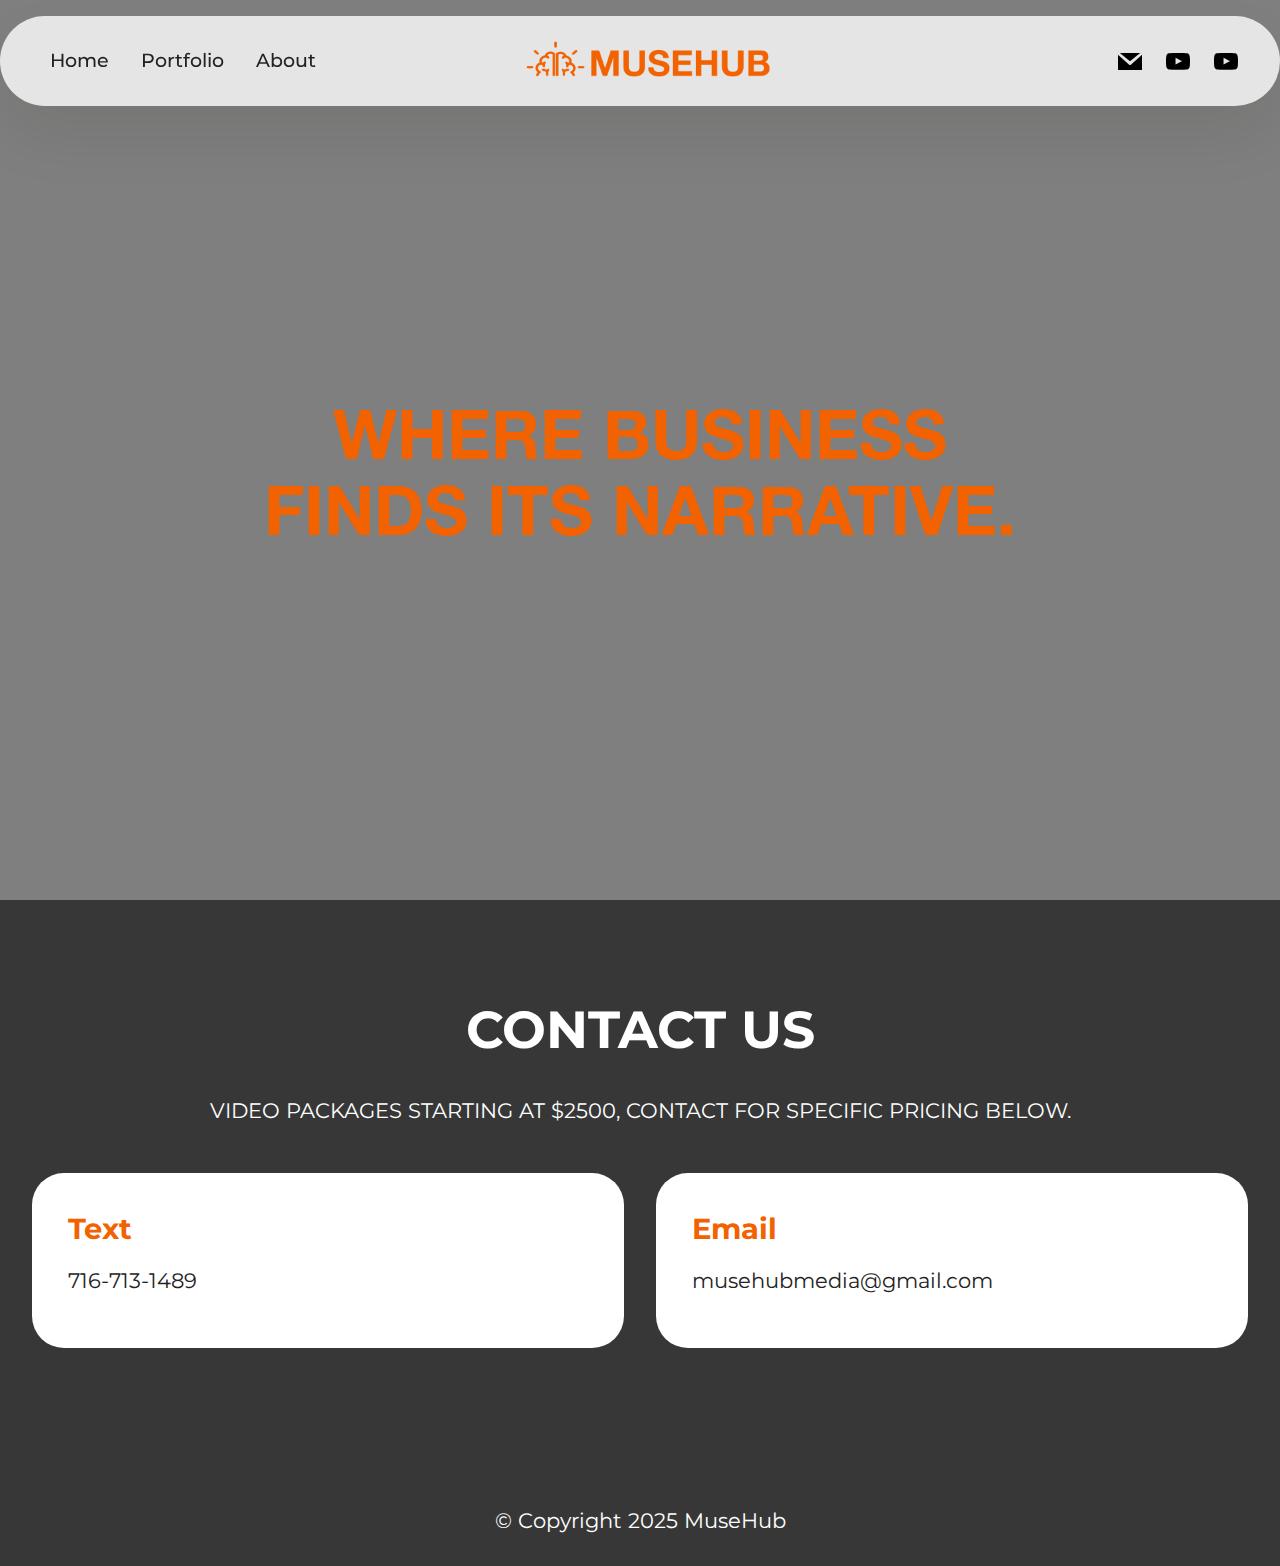
==== commit 960fbacb: "Update index.html" ====
--- a/index.html
+++ b/index.html
@@ -141,11 +141,9 @@
             <div class="col-12">
                 <p class="mbr-text mb-0 mbr-fonts-style display-7">
                     © Copyright 2025 MuseHub</p>
-            </div>
-        </div>
-    </div>
-</section><section class="display-7" style="padding: 0;align-items: center;justify-content: center;flex-wrap: wrap;    align-content: center;display: flex;position: relative;height: 4rem;"><a href="https://mobiri.se/2309297" style="flex: 1 1;height: 4rem;position: absolute;width: 100%;z-index: 1;"><img alt="" style="height: 4rem;" src="[data-uri]"></a><p style="margin: 0;text-align: center;" class="display-7">&#8204;</p><a style="z-index:1" href="https://mobirise.com/builder/ai-website-maker.html">AI Website Maker</a></section><script src="assets/bootstrap/js/bootstrap.bundle.min.js"></script>  <script src="assets/smoothscroll/smooth-scroll.js"></script>  <script src="assets/ytplayer/index.js"></script>  <script src="assets/dropdown/js/navbar-dropdown.js"></script>  <script src="assets/vimeoplayer/player.js"></script>  <script src="assets/theme/js/script.js"></script>  
+         
+	    </script>  <script src="assets/smoothscroll/smooth-scroll.js"></script>  <script src="assets/ytplayer/index.js"></script>  <script src="assets/dropdown/js/navbar-dropdown.js"></script>  <script src="assets/vimeoplayer/player.js"></script>  <script src="assets/theme/js/script.js"></script>  
   
   
 </body>
-</html>+</html>
